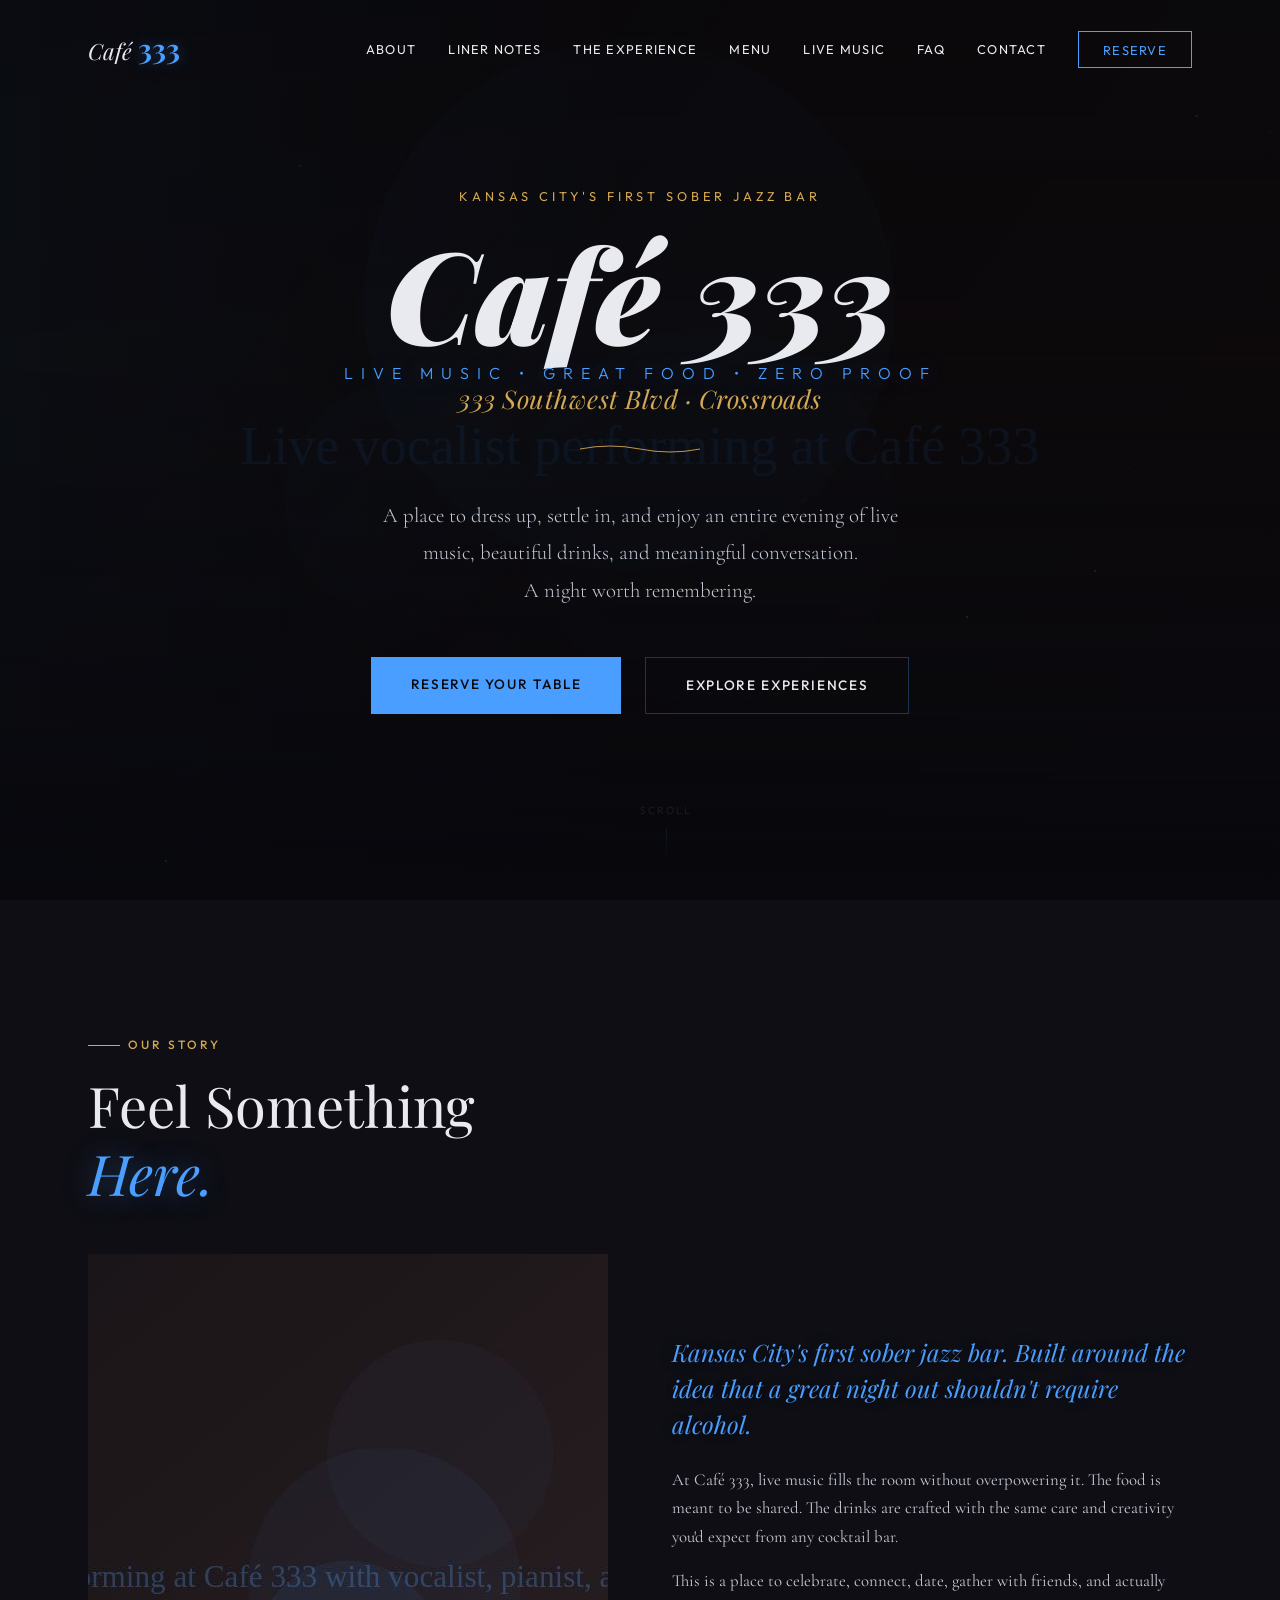
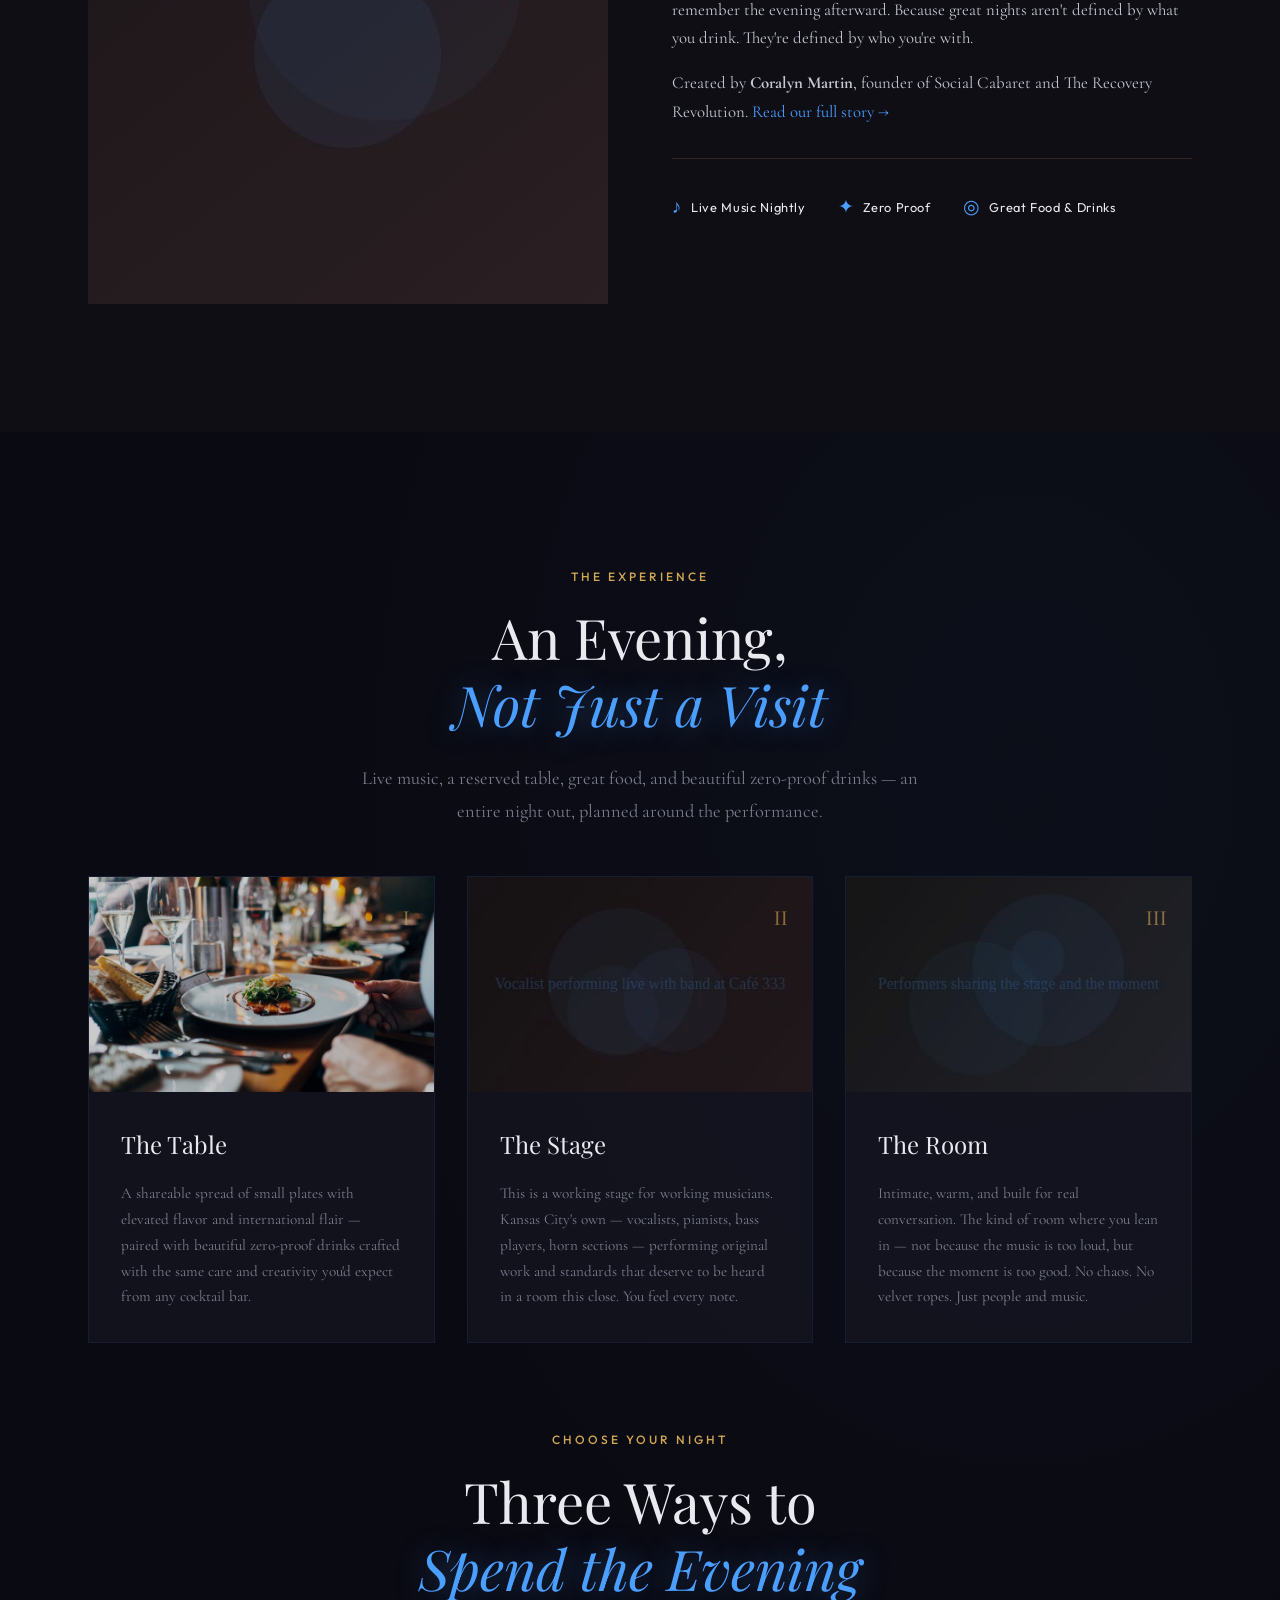
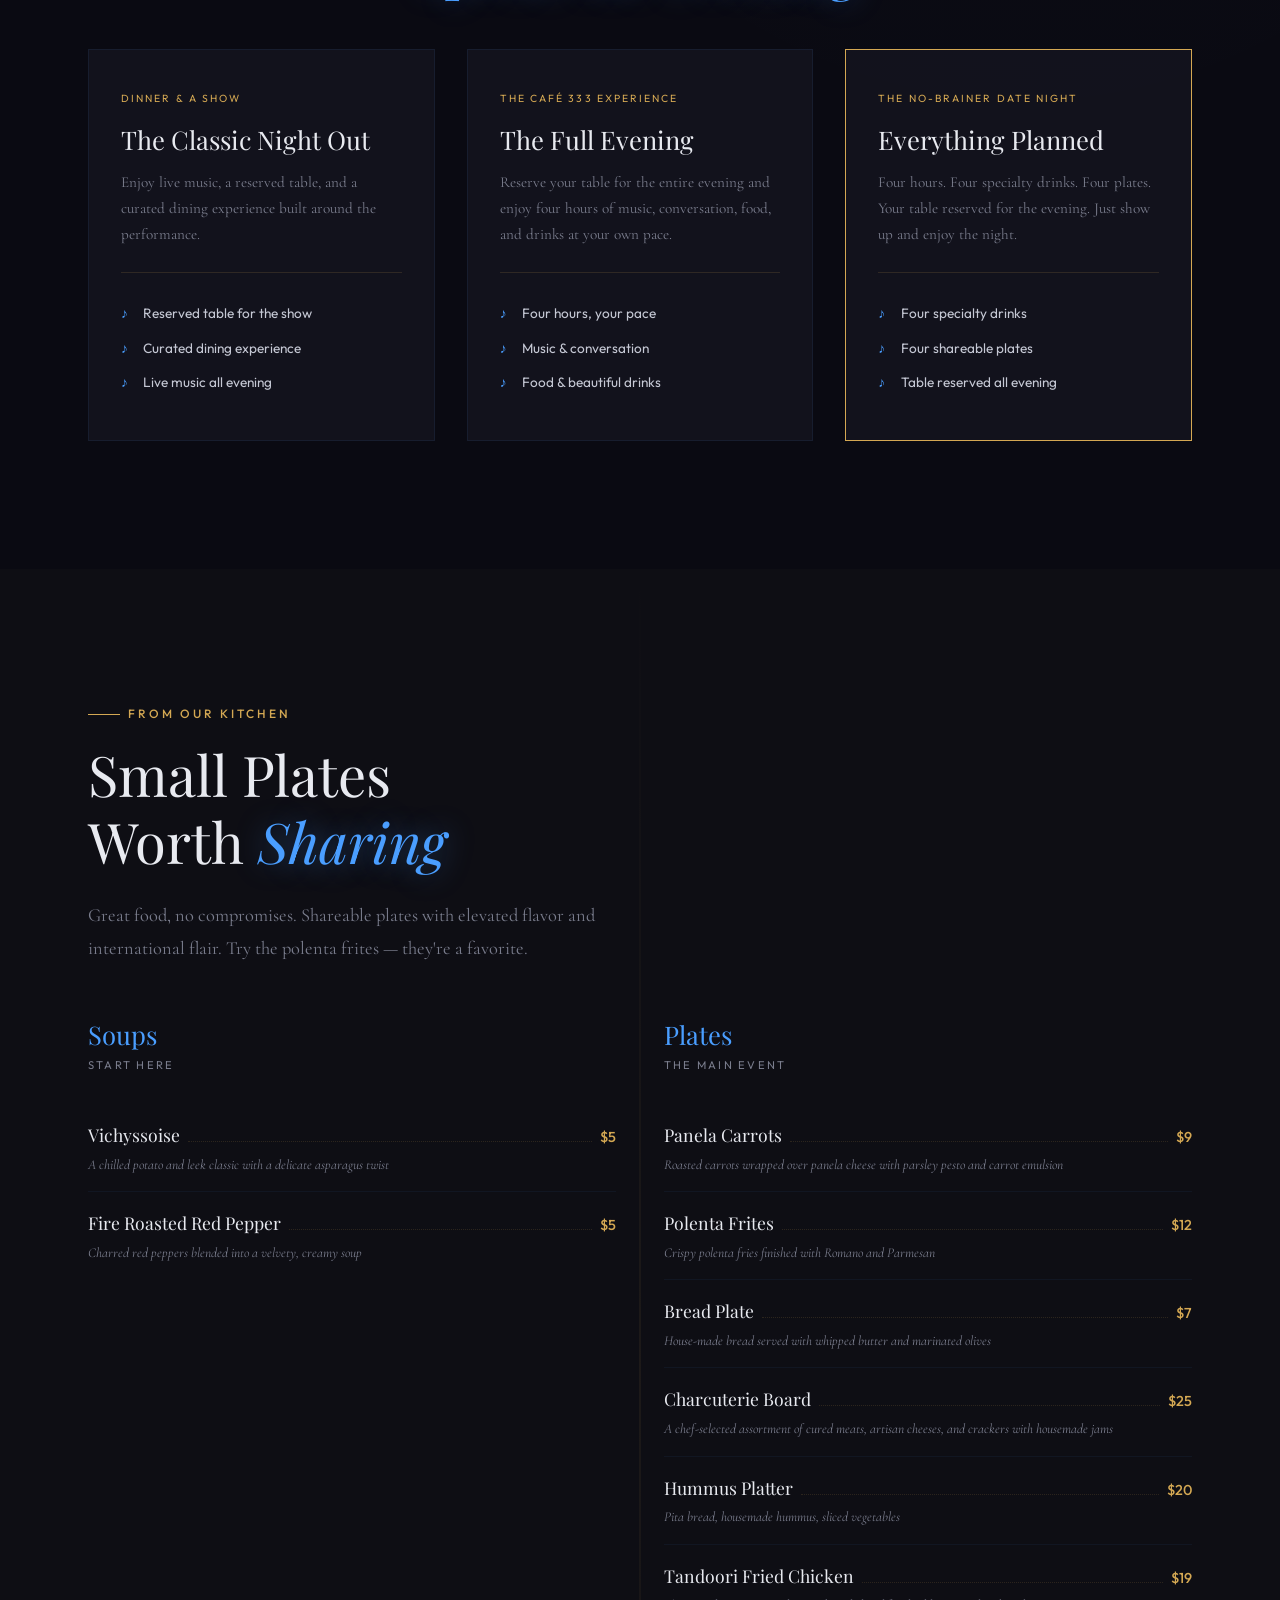
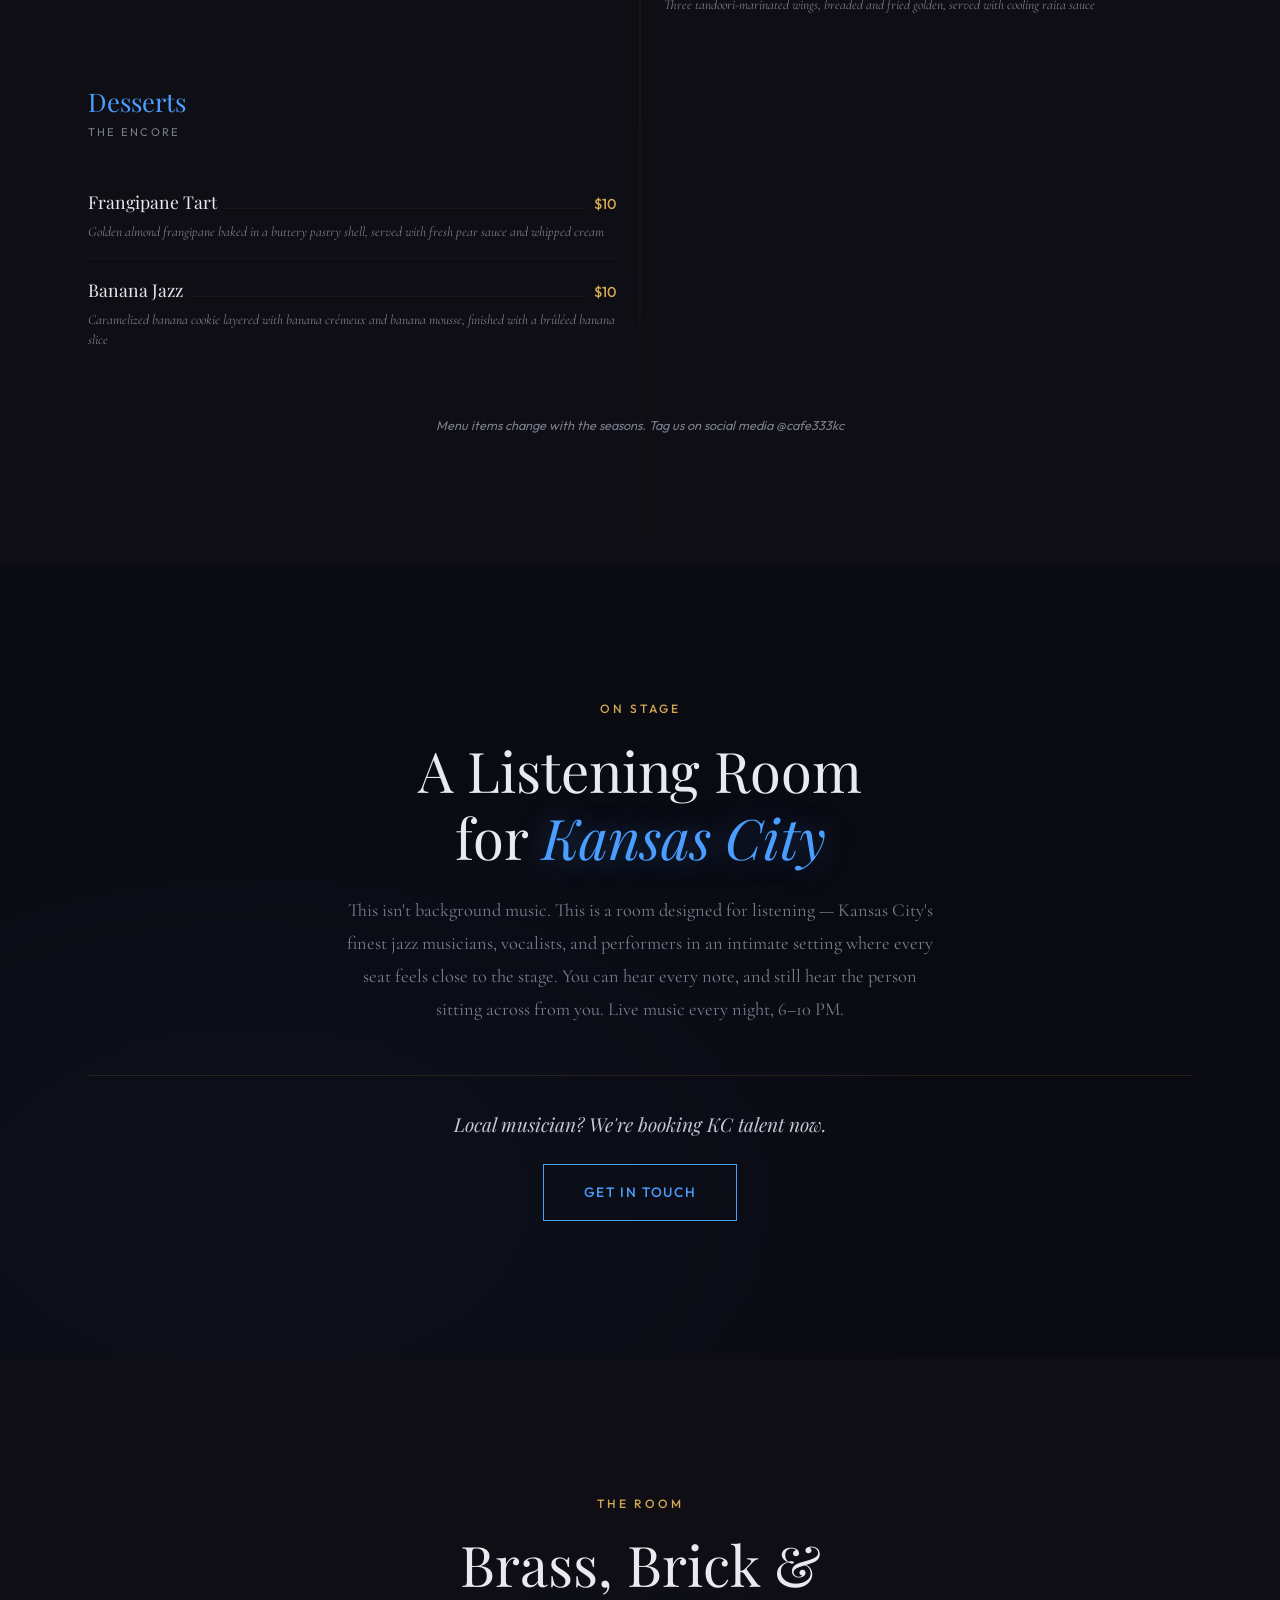
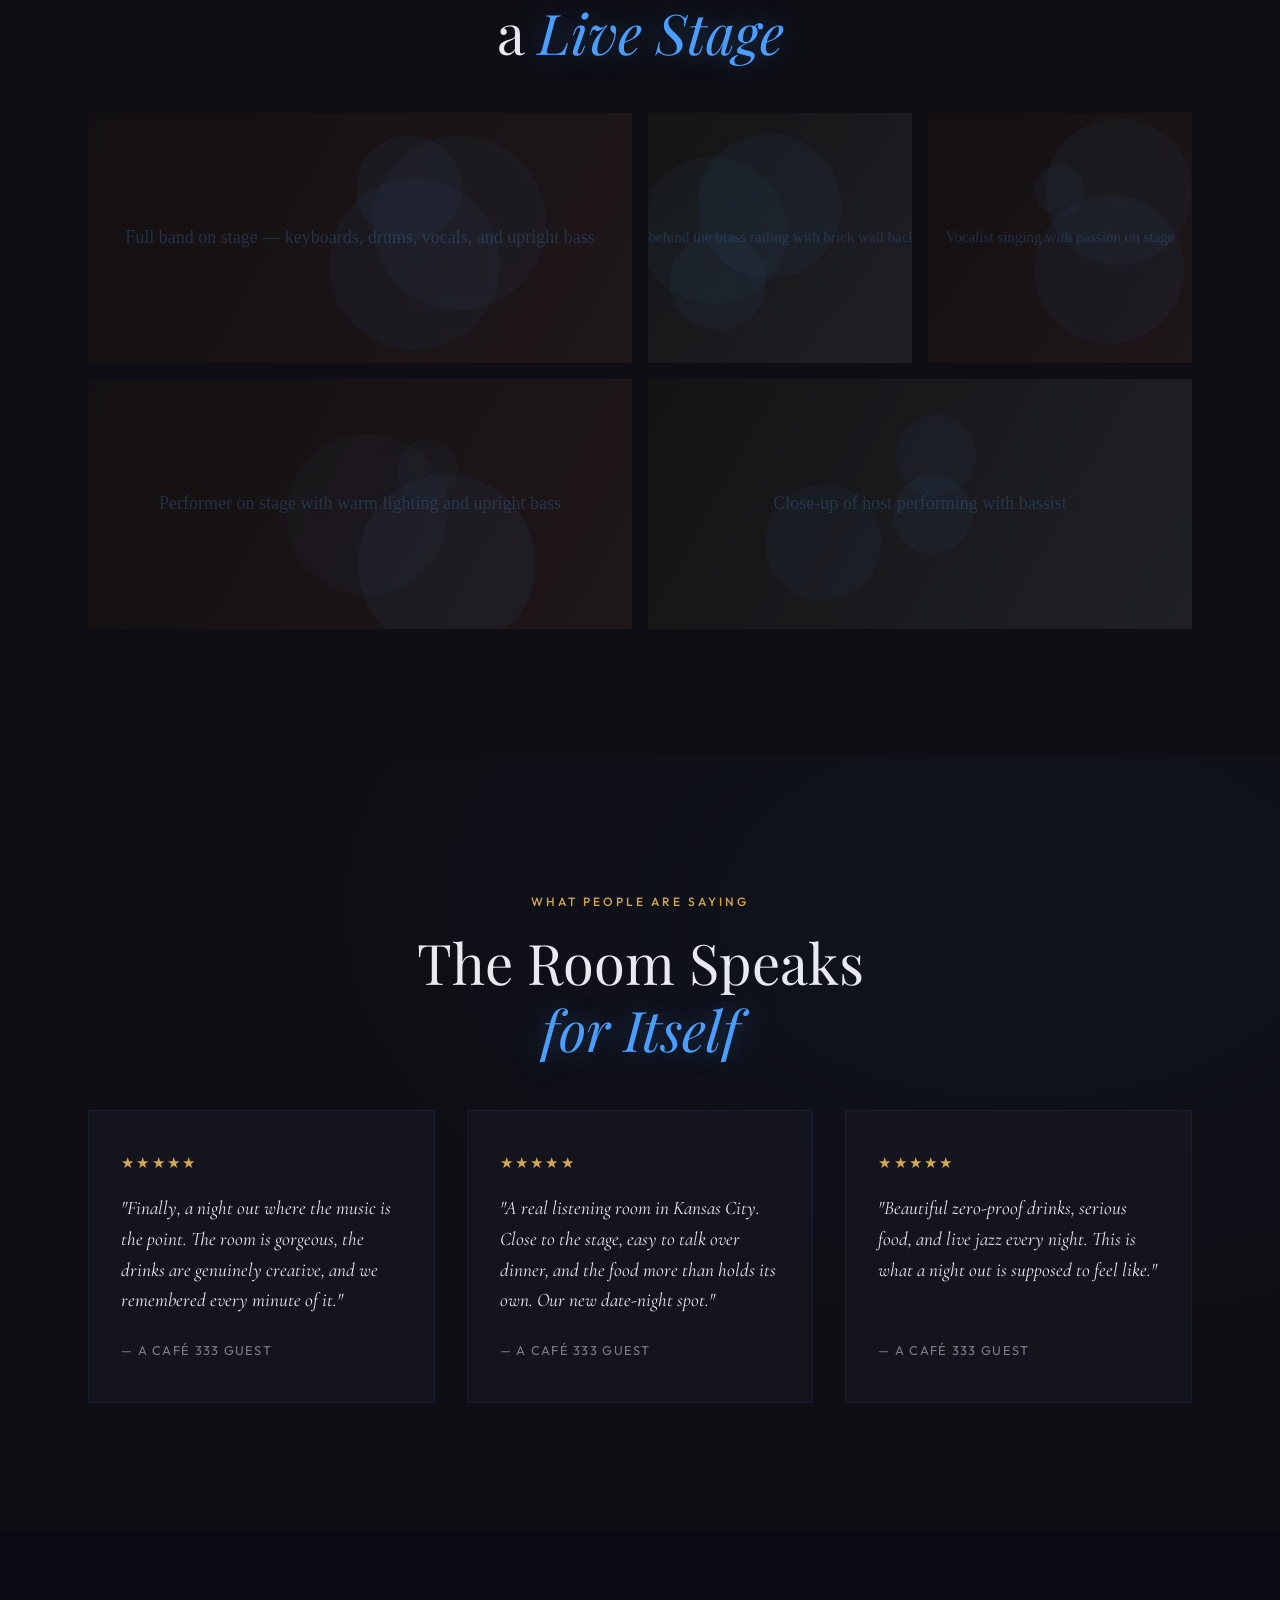
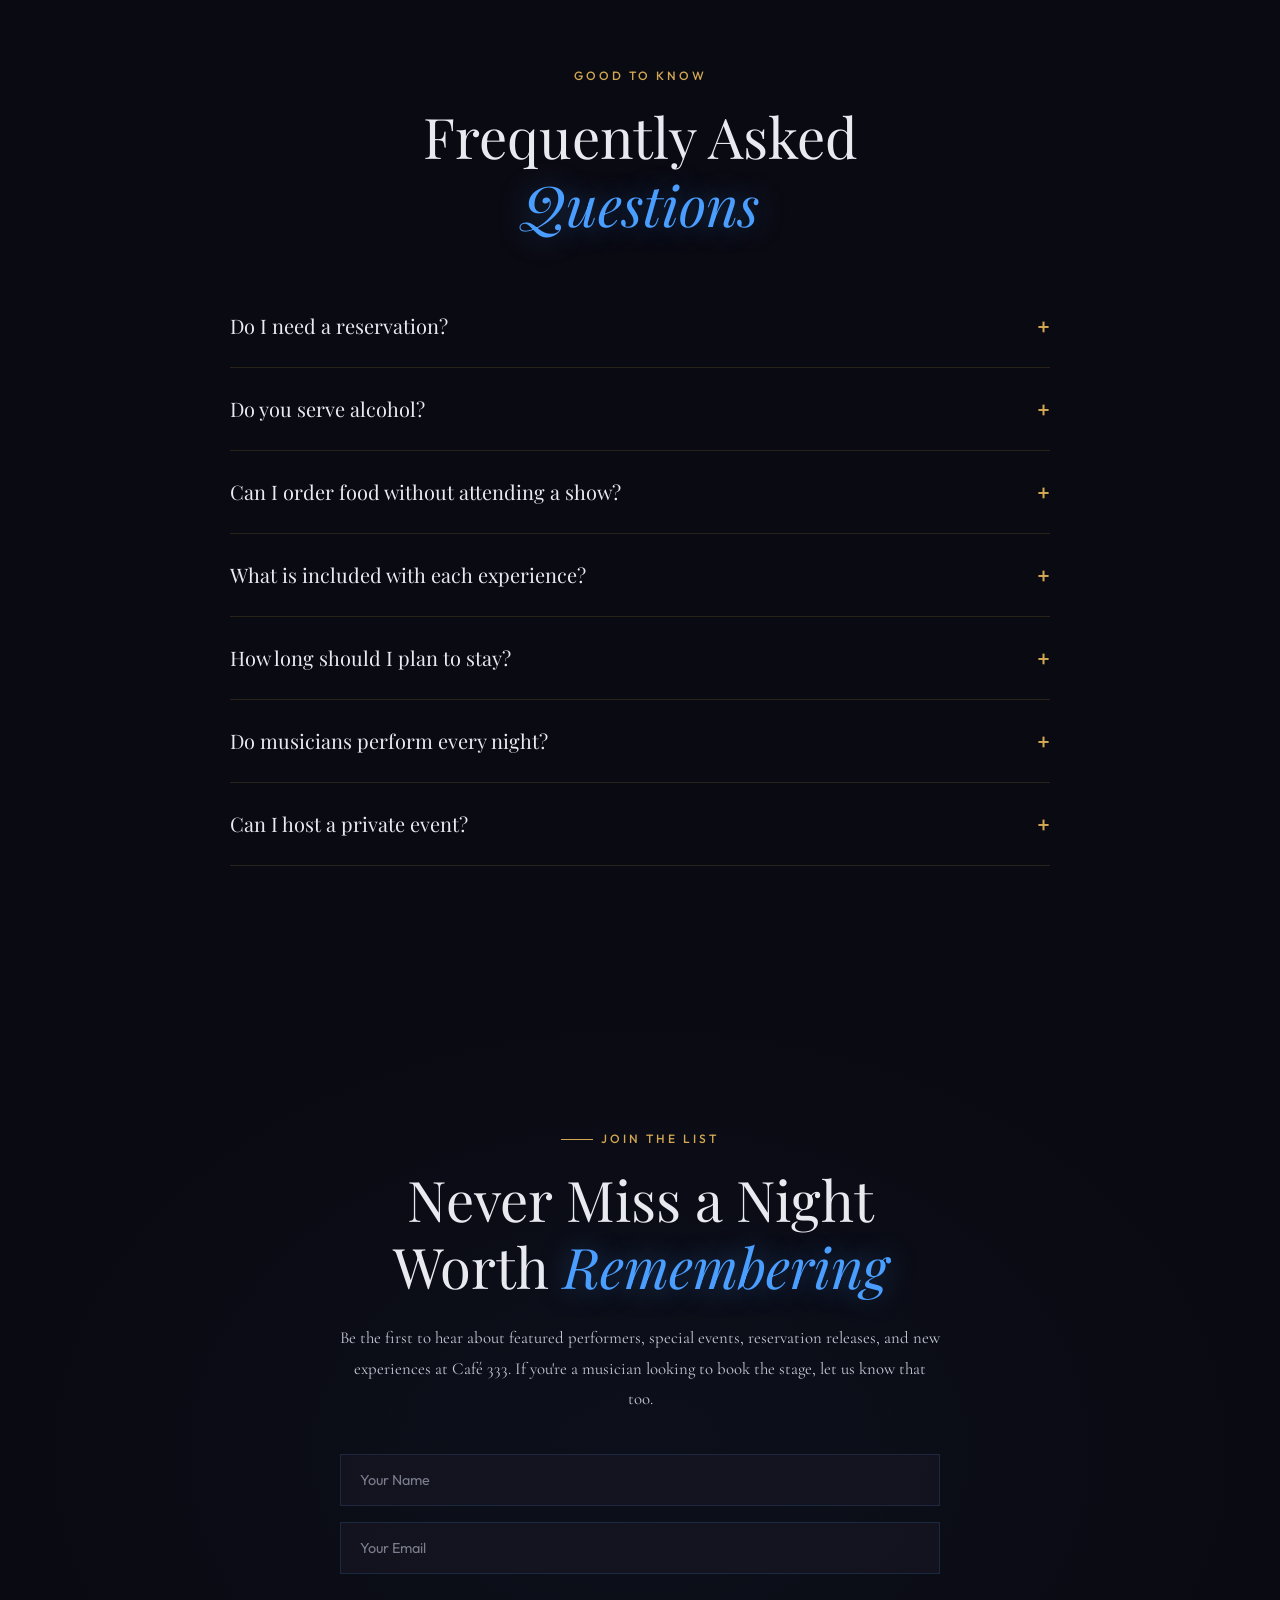
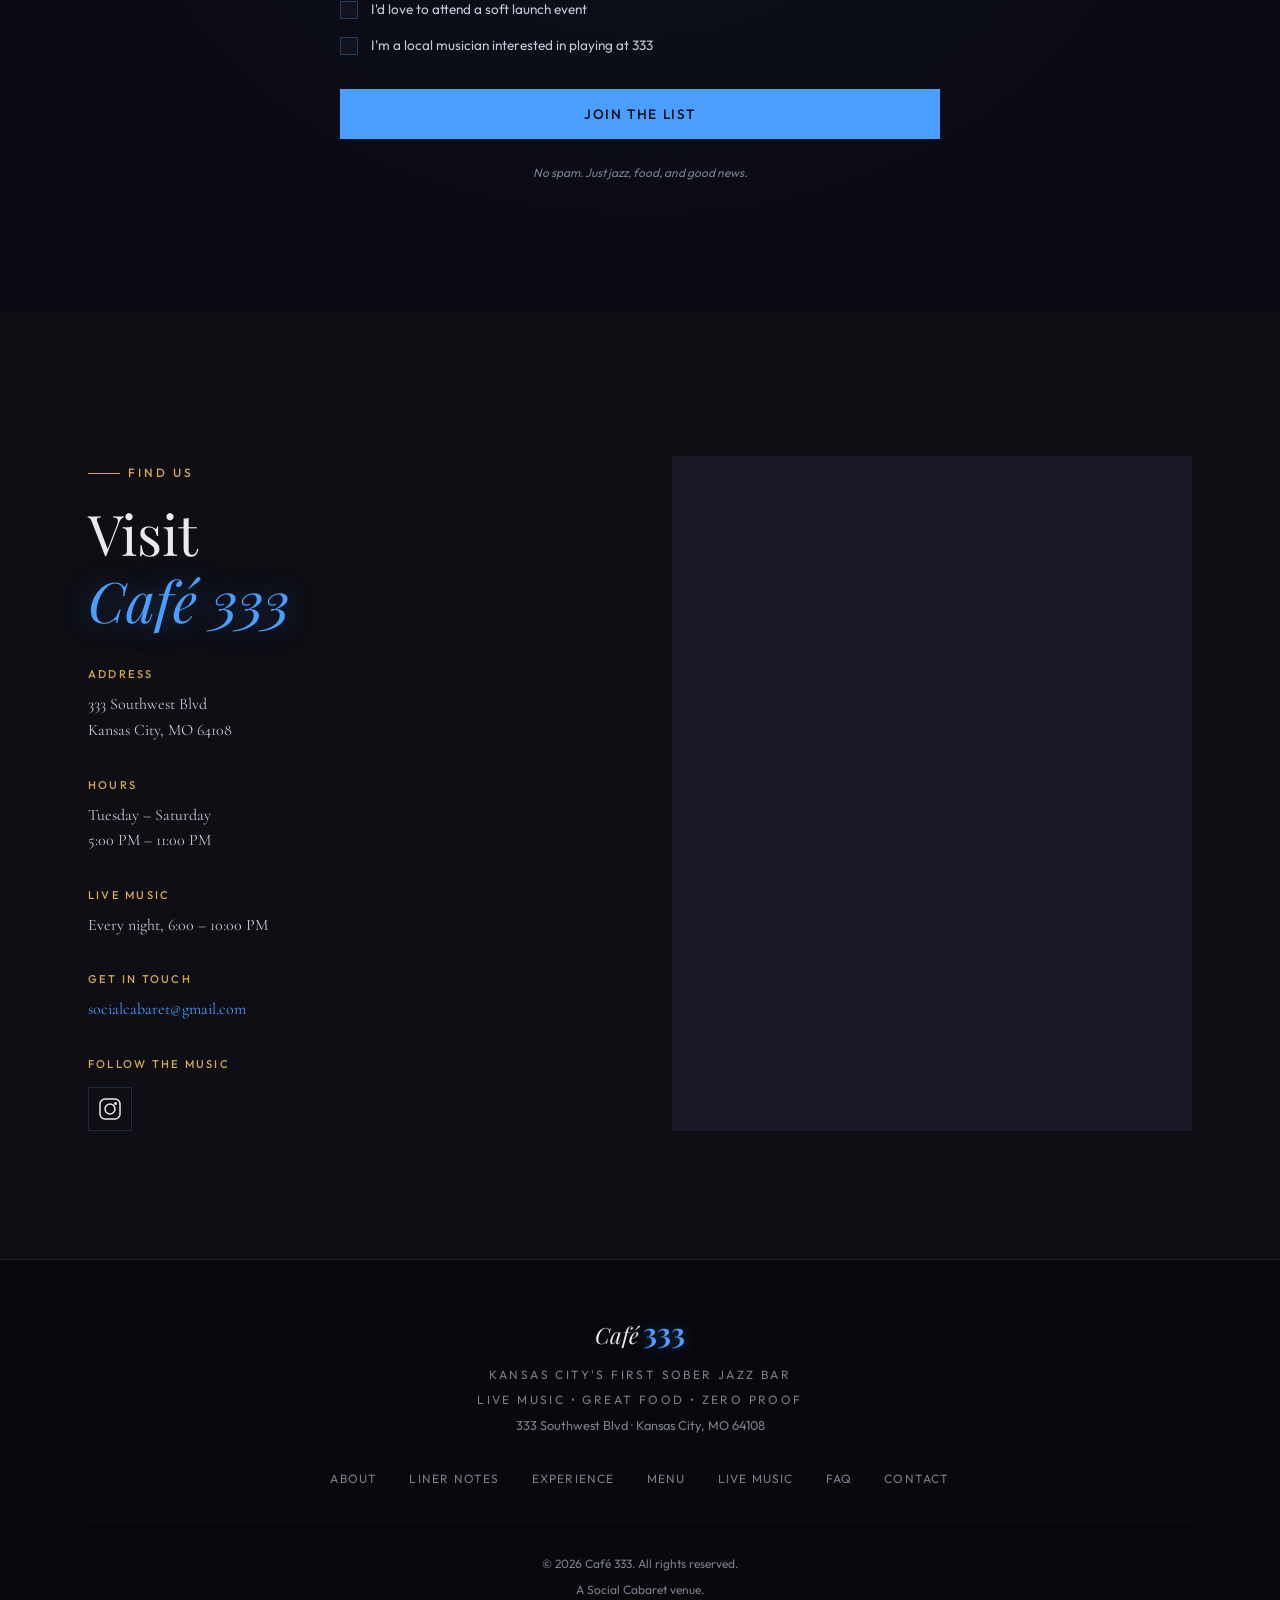
==== index.html @ a24f6d52 "Reposition as KC's first sober jazz bar: new hero/story/experience tiers, Listening Room copy, socia" ====
<!DOCTYPE html>
<html lang="en">
<head>
  <meta charset="UTF-8">
  <meta name="viewport" content="width=device-width, initial-scale=1.0">
  <title>Café 333 — Kansas City's First Sober Jazz Bar | Live Music & Zero Proof</title>
  <meta name="description" content="Café 333 is Kansas City's first sober jazz bar — live music, great food, and beautiful zero-proof drinks at 333 Southwest Blvd. A listening room and date-night destination. A night worth remembering.">
  <link rel="canonical" href="https://cafe333kc.com/">
  <!-- Open Graph -->
  <meta property="og:type" content="website">
  <meta property="og:url" content="https://cafe333kc.com/">
  <meta property="og:title" content="Café 333 — Kansas City's First Sober Jazz Bar">
  <meta property="og:description" content="Kansas City's first sober jazz bar. Live music, great food, zero proof. A listening room and date-night destination — a night worth remembering.">
  <meta property="og:image" content="https://cafe333kc.com/images/actual/f5ae5376-d12f-4265-aebb-5ec159798b37.jpeg">
  <meta property="og:site_name" content="Café 333">
  <!-- Twitter Card -->
  <meta name="twitter:card" content="summary_large_image">
  <meta name="twitter:title" content="Café 333 — Kansas City's First Sober Jazz Bar">
  <meta name="twitter:description" content="Kansas City's first sober jazz bar. Live music, great food, zero proof. A listening room and date-night destination — a night worth remembering.">
  <meta name="twitter:image" content="https://cafe333kc.com/images/actual/f5ae5376-d12f-4265-aebb-5ec159798b37.jpeg">
  <!-- Favicon -->
  <link rel="icon" type="image/png" href="images/actual/4d2454bb-7340-412b-97f8-234a180e048b.png">
  <link rel="apple-touch-icon" href="images/actual/4d2454bb-7340-412b-97f8-234a180e048b.png">
  <link rel="preconnect" href="https://fonts.googleapis.com">
  <link rel="preconnect" href="https://fonts.gstatic.com" crossorigin>
  <link href="https://fonts.googleapis.com/css2?family=Playfair+Display:ital,wght@0,400;0,700;0,900;1,400;1,700&family=Cormorant+Garamond:ital,wght@0,300;0,400;0,600;1,300;1,400&family=Outfit:wght@300;400;500;600&display=swap" rel="stylesheet">
  <link rel="stylesheet" href="css/style.css?v=3">
  <script type="application/ld+json">
  {
    "@context": "https://schema.org",
    "@type": "Restaurant",
    "name": "Café 333",
    "description": "Kansas City's first sober jazz bar — live music, great food, and beautiful zero-proof drinks in the Crossroads. A listening room and date-night destination.",
    "url": "https://cafe333kc.com",
    "image": "https://cafe333kc.com/images/actual/f5ae5376-d12f-4265-aebb-5ec159798b37.jpeg",
    "address": {
      "@type": "PostalAddress",
      "streetAddress": "333 Southwest Blvd",
      "addressLocality": "Kansas City",
      "addressRegion": "MO",
      "postalCode": "64108",
      "addressCountry": "US"
    },
    "geo": {
      "@type": "GeoCoordinates",
      "latitude": 39.0836,
      "longitude": -94.5917
    },
    "servesCuisine": ["Small Plates", "International"],
    "priceRange": "$$",
    "openingHoursSpecification": [
      {
        "@type": "OpeningHoursSpecification",
        "dayOfWeek": ["Tuesday", "Wednesday", "Thursday", "Friday", "Saturday"],
        "opens": "17:00",
        "closes": "23:00"
      }
    ],
    "email": "socialcabaret@gmail.com",
    "sameAs": [],
    "hasMenu": "https://cafe333kc.com/#menu",
    "acceptsReservations": "true",
    "keywords": "sober jazz bar, listening room, live music, zero proof, Kansas City, Crossroads, date night, small plates, night out"
  }
  </script>
</head>
<body>

  <!-- ═══════════════════════════════════════════ -->
  <!-- NAVIGATION                                  -->
  <!-- ═══════════════════════════════════════════ -->
  <nav id="navbar" class="navbar">
    <div class="nav-container">
      <a href="#hero" class="nav-logo">
        <span class="logo-text">Café</span>
        <span class="logo-number">333</span>
      </a>
      <button class="nav-toggle" aria-label="Toggle navigation" aria-expanded="false">
        <span class="hamburger"></span>
      </button>
      <ul class="nav-links">
        <li><a href="about.html">About</a></li>
        <li><a href="liner-notes.html">Liner Notes</a></li>
        <li><a href="#experience">The Experience</a></li>
        <li><a href="#menu">Menu</a></li>
        <li><a href="#performances">Live Music</a></li>
        <li><a href="#faq">FAQ</a></li>
        <li><a href="#contact">Contact</a></li>
        <li><a href="#signup" class="nav-cta">Reserve</a></li>
      </ul>
    </div>
  </nav>

  <!-- ═══════════════════════════════════════════ -->
  <!-- HERO                                        -->
  <!-- ═══════════════════════════════════════════ -->
  <section id="hero" class="hero">
    <div class="hero-bg">
      <img src="images/actual/f5ae5376-d12f-4265-aebb-5ec159798b37.jpeg" alt="Live vocalist performing at Café 333">
    </div>
    <div class="hero-overlay"></div>
    <div class="hero-particles" id="heroParticles"></div>
    <div class="hero-content">
      <p class="hero-tagline-top">Kansas City's First Sober Jazz Bar</p>
      <h1 class="hero-title">
        <span class="title-line title-line-1">Café 333</span>
        <span class="title-line title-line-2">Live Music • Great Food • Zero Proof</span>
        <span class="title-line title-line-3">333 Southwest Blvd · Crossroads</span>
      </h1>
      <div class="hero-divider">
        <svg viewBox="0 0 200 20" class="divider-svg">
          <path d="M0,10 Q50,0 100,10 Q150,20 200,10" stroke="currentColor" fill="none" stroke-width="1.5"/>
        </svg>
      </div>
      <p class="hero-tagline">A place to dress up, settle in, and enjoy an entire evening of live music, beautiful drinks, and meaningful conversation.<br>A night worth remembering.</p>
      <div class="hero-actions">
        <a href="#signup" class="btn btn-primary">Reserve Your Table</a>
        <a href="#experience" class="btn btn-ghost">Explore Experiences</a>
      </div>
    </div>
    <div class="hero-scroll">
      <span>Scroll</span>
      <div class="scroll-line"></div>
    </div>
  </section>

  <!-- ═══════════════════════════════════════════ -->
  <!-- ABOUT                                       -->
  <!-- ═══════════════════════════════════════════ -->
  <section id="about" class="section about">
    <div class="container">
      <div class="section-header">
        <span class="section-label">Our Story</span>
        <h2 class="section-title">Feel Something<br><em>Here.</em></h2>
      </div>
      <div class="about-grid">
        <div class="about-image">
          <div class="image-frame">
            <img src="images/actual/76d70c7b-ef9a-457c-8197-65bee2fdc81d.jpeg" alt="Live band performing at Café 333 with vocalist, pianist, and upright bass" loading="lazy">
            <div class="image-accent"></div>
          </div>
        </div>
        <div class="about-text">
          <p class="lead">Kansas City's first sober jazz bar. Built around the idea that a great night out shouldn't require alcohol.</p>
          <p>At Café 333, live music fills the room without overpowering it. The food is meant to be shared. The drinks are crafted with the same care and creativity you'd expect from any cocktail bar.</p>
          <p>This is a place to celebrate, connect, date, gather with friends, and actually remember the evening afterward. Because great nights aren't defined by what you drink. They're defined by who you're with.</p>
          <p>Created by <strong>Coralyn Martin</strong>, founder of Social Cabaret and The Recovery Revolution. <a href="about.html">Read our full story &rarr;</a></p>
          <div class="about-values">
            <div class="value">
              <span class="value-icon">♪</span>
              <span class="value-text">Live Music Nightly</span>
            </div>
            <div class="value">
              <span class="value-icon">✦</span>
              <span class="value-text">Zero Proof</span>
            </div>
            <div class="value">
              <span class="value-icon">◎</span>
              <span class="value-text">Great Food & Drinks</span>
            </div>
          </div>
        </div>
      </div>
    </div>
  </section>

  <!-- ═══════════════════════════════════════════ -->
  <!-- THE EXPERIENCE                              -->
  <!-- ═══════════════════════════════════════════ -->
  <section id="experience" class="section experience">
    <div class="container">
      <div class="section-header section-header--center">
        <span class="section-label">The Experience</span>
        <h2 class="section-title">An Evening,<br><em>Not Just a Visit</em></h2>
        <p class="section-subtitle">Live music, a reserved table, great food, and beautiful zero-proof drinks — an entire night out, planned around the performance.</p>
      </div>
      <div class="experience-cards">
        <article class="exp-card">
          <div class="exp-card-number">I</div>
          <div class="exp-card-image">
            <img src="images/exp-dining.jpg" alt="Elegantly plated dish under warm lighting" loading="lazy">
          </div>
          <div class="exp-card-content">
            <h3>The Table</h3>
            <p>A shareable spread of small plates with elevated flavor and international flair — paired with beautiful zero-proof drinks crafted with the same care and creativity you'd expect from any cocktail bar.</p>
          </div>
        </article>
        <article class="exp-card">
          <div class="exp-card-number">II</div>
          <div class="exp-card-image">
            <img src="images/actual/b77afe68-b057-4bde-9ae7-a350d7032ca5.jpeg" alt="Vocalist performing live with band at Café 333" loading="lazy">
          </div>
          <div class="exp-card-content">
            <h3>The Stage</h3>
            <p>This is a working stage for working musicians. Kansas City's own — vocalists, pianists, bass players, horn sections — performing original work and standards that deserve to be heard in a room this close. You feel every note.</p>
          </div>
        </article>
        <article class="exp-card">
          <div class="exp-card-number">III</div>
          <div class="exp-card-image">
            <img src="images/actual/3c520066-0f5c-4fd2-9775-dfd8dba24613.jpeg" alt="Performers sharing the stage and the moment" loading="lazy">
          </div>
          <div class="exp-card-content">
            <h3>The Room</h3>
            <p>Intimate, warm, and built for real conversation. The kind of room where you lean in — not because the music is too loud, but because the moment is too good. No chaos. No velvet ropes. Just people and music.</p>
          </div>
        </article>
      </div>

      <div class="section-header section-header--center" style="margin-top: 5rem;">
        <span class="section-label">Choose Your Night</span>
        <h2 class="section-title">Three Ways to<br><em>Spend the Evening</em></h2>
      </div>
      <div class="experience-tiers">
        <article class="tier-card">
          <span class="tier-label">Dinner &amp; A Show</span>
          <h3 class="tier-name">The Classic Night Out</h3>
          <p class="tier-detail">Enjoy live music, a reserved table, and a curated dining experience built around the performance.</p>
          <ul class="tier-highlights">
            <li>Reserved table for the show</li>
            <li>Curated dining experience</li>
            <li>Live music all evening</li>
          </ul>
        </article>
        <article class="tier-card">
          <span class="tier-label">The Café 333 Experience</span>
          <h3 class="tier-name">The Full Evening</h3>
          <p class="tier-detail">Reserve your table for the entire evening and enjoy four hours of music, conversation, food, and drinks at your own pace.</p>
          <ul class="tier-highlights">
            <li>Four hours, your pace</li>
            <li>Music &amp; conversation</li>
            <li>Food &amp; beautiful drinks</li>
          </ul>
        </article>
        <article class="tier-card tier-card--featured">
          <span class="tier-label">The No-Brainer Date Night</span>
          <h3 class="tier-name">Everything Planned</h3>
          <p class="tier-detail">Four hours. Four specialty drinks. Four plates. Your table reserved for the evening. Just show up and enjoy the night.</p>
          <ul class="tier-highlights">
            <li>Four specialty drinks</li>
            <li>Four shareable plates</li>
            <li>Table reserved all evening</li>
          </ul>
        </article>
      </div>
    </div>
  </section>

  <!-- ═══════════════════════════════════════════ -->
  <!-- MENU PREVIEW                                -->
  <!-- ═══════════════════════════════════════════ -->
  <section id="menu" class="section menu">
    <div class="container">
      <div class="section-header">
        <span class="section-label">From Our Kitchen</span>
        <h2 class="section-title">Small Plates<br>Worth <em>Sharing</em></h2>
        <p class="section-subtitle">Great food, no compromises. Shareable plates with elevated flavor and international flair. Try the polenta frites — they're a favorite.</p>
      </div>
      <div class="menu-grid">
        <div class="menu-category">
          <h3 class="menu-cat-title">Soups <span class="menu-cat-subtitle">Start Here</span></h3>
          <div class="menu-items">
            <div class="menu-item">
              <div class="menu-item-header">
                <span class="menu-item-name">Vichyssoise</span>
                <span class="menu-item-dots"></span>
                <span class="menu-item-price">$5</span>
              </div>
              <p class="menu-item-desc">A chilled potato and leek classic with a delicate asparagus twist</p>
            </div>
            <div class="menu-item">
              <div class="menu-item-header">
                <span class="menu-item-name">Fire Roasted Red Pepper</span>
                <span class="menu-item-dots"></span>
                <span class="menu-item-price">$5</span>
              </div>
              <p class="menu-item-desc">Charred red peppers blended into a velvety, creamy soup</p>
            </div>
          </div>
        </div>
        <div class="menu-category">
          <h3 class="menu-cat-title">Plates <span class="menu-cat-subtitle">The Main Event</span></h3>
          <div class="menu-items">
            <div class="menu-item">
              <div class="menu-item-header">
                <span class="menu-item-name">Panela Carrots</span>
                <span class="menu-item-dots"></span>
                <span class="menu-item-price">$9</span>
              </div>
              <p class="menu-item-desc">Roasted carrots wrapped over panela cheese with parsley pesto and carrot emulsion</p>
            </div>
            <div class="menu-item">
              <div class="menu-item-header">
                <span class="menu-item-name">Polenta Frites</span>
                <span class="menu-item-dots"></span>
                <span class="menu-item-price">$12</span>
              </div>
              <p class="menu-item-desc">Crispy polenta fries finished with Romano and Parmesan</p>
            </div>
            <div class="menu-item">
              <div class="menu-item-header">
                <span class="menu-item-name">Bread Plate</span>
                <span class="menu-item-dots"></span>
                <span class="menu-item-price">$7</span>
              </div>
              <p class="menu-item-desc">House-made bread served with whipped butter and marinated olives</p>
            </div>
            <div class="menu-item">
              <div class="menu-item-header">
                <span class="menu-item-name">Charcuterie Board</span>
                <span class="menu-item-dots"></span>
                <span class="menu-item-price">$25</span>
              </div>
              <p class="menu-item-desc">A chef-selected assortment of cured meats, artisan cheeses, and crackers with housemade jams</p>
            </div>
            <div class="menu-item">
              <div class="menu-item-header">
                <span class="menu-item-name">Hummus Platter</span>
                <span class="menu-item-dots"></span>
                <span class="menu-item-price">$20</span>
              </div>
              <p class="menu-item-desc">Pita bread, housemade hummus, sliced vegetables</p>
            </div>
            <div class="menu-item">
              <div class="menu-item-header">
                <span class="menu-item-name">Tandoori Fried Chicken</span>
                <span class="menu-item-dots"></span>
                <span class="menu-item-price">$19</span>
              </div>
              <p class="menu-item-desc">Three tandoori-marinated wings, breaded and fried golden, served with cooling raita sauce</p>
            </div>
          </div>
        </div>
        <div class="menu-category">
          <h3 class="menu-cat-title">Desserts <span class="menu-cat-subtitle">The Encore</span></h3>
          <div class="menu-items">
            <div class="menu-item">
              <div class="menu-item-header">
                <span class="menu-item-name">Frangipane Tart</span>
                <span class="menu-item-dots"></span>
                <span class="menu-item-price">$10</span>
              </div>
              <p class="menu-item-desc">Golden almond frangipane baked in a buttery pastry shell, served with fresh pear sauce and whipped cream</p>
            </div>
            <div class="menu-item">
              <div class="menu-item-header">
                <span class="menu-item-name">Banana Jazz</span>
                <span class="menu-item-dots"></span>
                <span class="menu-item-price">$10</span>
              </div>
              <p class="menu-item-desc">Caramelized banana cookie layered with banana crémeux and banana mousse, finished with a brûléed banana slice</p>
            </div>
          </div>
        </div>
      </div>
      <p class="menu-note">Menu items change with the seasons. Tag us on social media @cafe333kc</p>
    </div>
  </section>

  <!-- ═══════════════════════════════════════════ -->
  <!-- LIVE MUSIC                                  -->
  <!-- ═══════════════════════════════════════════ -->
  <section id="performances" class="section performances">
    <div class="container">
      <div class="section-header section-header--center">
        <span class="section-label">On Stage</span>
        <h2 class="section-title">A Listening Room<br>for <em>Kansas City</em></h2>
        <p class="section-subtitle">This isn't background music. This is a room designed for listening — Kansas City's finest jazz musicians, vocalists, and performers in an intimate setting where every seat feels close to the stage. You can hear every note, and still hear the person sitting across from you. Live music every night, 6–10 PM.</p>
      </div>
      <div class="perf-cta">
        <p>Local musician? We're booking KC talent now.</p>
        <a href="#contact" class="btn btn-outline">Get in Touch</a>
      </div>
    </div>
  </section>

  <!-- ═══════════════════════════════════════════ -->
  <!-- GALLERY                                     -->
  <!-- ═══════════════════════════════════════════ -->
  <section id="gallery" class="section gallery">
    <div class="container">
      <div class="section-header section-header--center">
        <span class="section-label">The Room</span>
        <h2 class="section-title">Brass, Brick &<br>a <em>Live Stage</em></h2>
      </div>
      <div class="gallery-grid">
        <div class="gallery-item gallery-item--wide">
          <img src="images/actual/81024256-d584-4864-bda8-40266cbf7271.jpeg" alt="Full band on stage — keyboards, drums, vocals, and upright bass" loading="lazy">
          <div class="gallery-caption">The Band</div>
        </div>
        <div class="gallery-item">
          <img src="images/actual/1564b6cd-594a-4cfd-b918-0b68154ae880.jpeg" alt="Host behind the brass railing with brick wall backdrop" loading="lazy">
          <div class="gallery-caption">The Host</div>
        </div>
        <div class="gallery-item">
          <img src="images/actual/bc630265-657e-4a5e-b02d-e84b4d54d41a.jpeg" alt="Vocalist singing with passion on stage" loading="lazy">
          <div class="gallery-caption">The Vocalist</div>
        </div>
        <div class="gallery-item gallery-item--wide">
          <img src="images/actual/997ab81d-d2f4-4809-a57f-8103d9a2d052.jpeg" alt="Performer on stage with warm lighting and upright bass" loading="lazy">
          <div class="gallery-caption">The Stage</div>
        </div>
        <div class="gallery-item gallery-item--wide">
          <img src="images/actual/f7b4c567-51e1-4e2b-855f-f8529584d9f8.jpeg" alt="Close-up of host performing with bassist" loading="lazy">
          <div class="gallery-caption">The Vibe</div>
        </div>
      </div>
    </div>
  </section>

  <!-- ═══════════════════════════════════════════ -->
  <!-- SOCIAL PROOF                                -->
  <!-- ═══════════════════════════════════════════ -->
  <!-- NOTE: Replace the quotes/authors below with real Google reviews,
       media mentions, or a Kansas City Star pull-quote when available. -->
  <section id="reviews" class="section social-proof">
    <div class="container">
      <div class="section-header section-header--center">
        <span class="section-label">What People Are Saying</span>
        <h2 class="section-title">The Room Speaks<br><em>for Itself</em></h2>
      </div>
      <div class="testimonial-grid">
        <article class="testimonial">
          <div class="testimonial-stars">★★★★★</div>
          <p class="testimonial-quote">"Finally, a night out where the music is the point. The room is gorgeous, the drinks are genuinely creative, and we remembered every minute of it."</p>
          <p class="testimonial-author">— A Café 333 Guest</p>
        </article>
        <article class="testimonial">
          <div class="testimonial-stars">★★★★★</div>
          <p class="testimonial-quote">"A real listening room in Kansas City. Close to the stage, easy to talk over dinner, and the food more than holds its own. Our new date-night spot."</p>
          <p class="testimonial-author">— A Café 333 Guest</p>
        </article>
        <article class="testimonial">
          <div class="testimonial-stars">★★★★★</div>
          <p class="testimonial-quote">"Beautiful zero-proof drinks, serious food, and live jazz every night. This is what a night out is supposed to feel like."</p>
          <p class="testimonial-author">— A Café 333 Guest</p>
        </article>
      </div>
    </div>
  </section>

  <!-- ═══════════════════════════════════════════ -->
  <!-- FAQ                                         -->
  <!-- ═══════════════════════════════════════════ -->
  <section id="faq" class="section faq">
    <div class="container">
      <div class="section-header section-header--center">
        <span class="section-label">Good to Know</span>
        <h2 class="section-title">Frequently Asked<br><em>Questions</em></h2>
      </div>
      <div class="faq-list">
        <details class="faq-item">
          <summary>Do I need a reservation?</summary>
          <p class="faq-answer">Reservations are strongly recommended. The room is intimate and seats close to the stage go quickly, especially on weekends. Reserve your table to guarantee your spot for the evening.</p>
        </details>
        <details class="faq-item">
          <summary>Do you serve alcohol?</summary>
          <p class="faq-answer">No. Café 333 is Kansas City's first sober jazz bar. Every drink is zero proof — crafted with the same care and creativity you'd expect from any cocktail bar, just without the alcohol.</p>
        </details>
        <details class="faq-item">
          <summary>Can I order food without attending a show?</summary>
          <p class="faq-answer">Yes. You're welcome to come in for dinner and drinks during our hours. That said, there's live music every night from 6–10 PM, so the show usually finds you.</p>
        </details>
        <details class="faq-item">
          <summary>What is included with each experience?</summary>
          <p class="faq-answer">It depends on the night you choose. Dinner &amp; A Show includes a reserved table and curated dining around the performance. The Café 333 Experience reserves your table for the full four-hour evening. The No-Brainer Date Night bundles four hours, four specialty drinks, and four plates — everything planned.</p>
        </details>
        <details class="faq-item">
          <summary>How long should I plan to stay?</summary>
          <p class="faq-answer">Plan for the evening. Our experiences are built around roughly four hours of music, food, drinks, and conversation — enjoyed at your own pace. This is a destination, not a quick stop.</p>
        </details>
        <details class="faq-item">
          <summary>Do musicians perform every night?</summary>
          <p class="faq-answer">Yes. Live music plays every night we're open, from 6–10 PM, featuring Kansas City's finest jazz musicians, vocalists, and performers.</p>
        </details>
        <details class="faq-item">
          <summary>Can I host a private event?</summary>
          <p class="faq-answer">Absolutely. Café 333 is a beautiful setting for celebrations, gatherings, and private events. <a href="#contact">Get in touch</a> and we'll help you plan the night.</p>
        </details>
      </div>
    </div>
  </section>

  <!-- ═══════════════════════════════════════════ -->
  <!-- EMAIL SIGNUP / SOFT LAUNCH                  -->
  <!-- ═══════════════════════════════════════════ -->
  <section id="signup" class="section signup">
    <div class="signup-bg"></div>
    <div class="container">
      <div class="signup-content">
        <span class="section-label">Join the List</span>
        <h2 class="section-title">Never Miss a Night<br>Worth <em>Remembering</em></h2>
        <p class="signup-text">Be the first to hear about featured performers, special events, reservation releases, and new experiences at Café 333. If you're a musician looking to book the stage, let us know that too.</p>
        <form class="signup-form" id="signupForm">
          <div class="form-group">
            <input type="text" name="name" placeholder="Your Name" required autocomplete="name" class="form-input">
          </div>
          <div class="form-group">
            <input type="email" name="email" placeholder="Your Email" required autocomplete="email" class="form-input">
          </div>
          <div class="form-options">
            <label class="form-checkbox">
              <input type="checkbox" name="softlaunch" value="yes">
              <span class="checkmark"></span>
              <span>I'd love to attend a soft launch event</span>
            </label>
            <label class="form-checkbox">
              <input type="checkbox" name="performer" value="yes">
              <span class="checkmark"></span>
              <span>I'm a local musician interested in playing at 333</span>
            </label>
          </div>
          <button type="submit" class="btn btn-primary btn-submit">
            <span class="btn-text">Join the List</span>
            <span class="btn-success">You're In!</span>
          </button>
        </form>
        <p class="signup-note">No spam. Just jazz, food, and good news.</p>
      </div>
    </div>
  </section>

  <!-- ═══════════════════════════════════════════ -->
  <!-- CONTACT / LOCATION                          -->
  <!-- ═══════════════════════════════════════════ -->
  <section id="contact" class="section contact">
    <div class="container">
      <div class="contact-grid">
        <div class="contact-info">
          <span class="section-label">Find Us</span>
          <h2 class="section-title">Visit<br><em>Café 333</em></h2>
          <div class="contact-details">
            <div class="contact-detail">
              <h4>Address</h4>
              <p>333 Southwest Blvd<br>Kansas City, MO 64108</p>
            </div>
            <div class="contact-detail">
              <h4>Hours</h4>
              <p>Tuesday &ndash; Saturday<br>5:00 PM &ndash; 11:00 PM</p>
            </div>
            <div class="contact-detail">
              <h4>Live Music</h4>
              <p>Every night, 6:00 &ndash; 10:00 PM</p>
            </div>
            <div class="contact-detail">
              <h4>Get in Touch</h4>
              <p>
                <a href="mailto:socialcabaret@gmail.com">socialcabaret@gmail.com</a>
              </p>
            </div>
            <div class="contact-social">
              <h4>Follow the Music</h4>
              <div class="social-links">
                <a href="https://www.instagram.com/cafe333kc/" target="_blank" rel="noopener" class="social-link" aria-label="Instagram">
                  <svg viewBox="0 0 24 24" width="24" height="24"><rect x="2" y="2" width="20" height="20" rx="5" ry="5" fill="none" stroke="currentColor" stroke-width="1.5"/><circle cx="12" cy="12" r="5" fill="none" stroke="currentColor" stroke-width="1.5"/><circle cx="17.5" cy="6.5" r="1.5" fill="currentColor"/></svg>
                </a>
              </div>
            </div>
          </div>
        </div>
        <div class="contact-map">
          <div class="map-container">
            <iframe
              src="https://maps.google.com/maps?q=333%20Southwest%20Blvd%2C%20Kansas%20City%2C%20MO%2064108&t=&z=15&ie=UTF8&iwloc=&output=embed"
              width="100%" height="100%" style="border:0;" allowfullscreen="" loading="lazy"
              referrerpolicy="no-referrer-when-downgrade"
              title="Café 333 location on Google Maps">
            </iframe>
          </div>
        </div>
      </div>
    </div>
  </section>

  <!-- ═══════════════════════════════════════════ -->
  <!-- FOOTER                                      -->
  <!-- ═══════════════════════════════════════════ -->
  <footer class="footer">
    <div class="container">
      <div class="footer-content">
        <div class="footer-brand">
          <span class="footer-logo">
            <span class="logo-text">Café</span>
            <span class="logo-number">333</span>
          </span>
          <p class="footer-tagline">Kansas City's First Sober Jazz Bar</p>
          <p class="footer-tagline">Live Music • Great Food • Zero Proof</p>
          <p class="footer-address">333 Southwest Blvd · Kansas City, MO 64108</p>
        </div>
        <div class="footer-links">
          <a href="about.html">About</a>
          <a href="liner-notes.html">Liner Notes</a>
          <a href="#experience">Experience</a>
          <a href="#menu">Menu</a>
          <a href="#performances">Live Music</a>
          <a href="#faq">FAQ</a>
          <a href="#contact">Contact</a>
        </div>
        <div class="footer-bottom">
          <p>&copy; 2026 Café 333. All rights reserved.</p>
          <p class="footer-credit">A Social Cabaret venue.</p>
        </div>
      </div>
    </div>
  </footer>

  <!-- Background Music Note Animation -->
  <div class="floating-notes" aria-hidden="true" id="floatingNotes"></div>

  <script src="js/main.js"></script>
</body>
</html>
---- css/style.css ----
/* ═══════════════════════════════════════════════════════════════
   CAFÉ 333 — Kansas City's Newest Jazz Joint
   Blues, neons, and brass on black.
   ═══════════════════════════════════════════════════════════════ */

/* ─── CUSTOM PROPERTIES ─────────────────────────────────────── */
:root {
  /* Blues & Neons on Black */
  --neon-blue:   #4A9EFF;
  --neon-cyan:   #00D4FF;
  --neon-glow:   rgba(74, 158, 255, 0.4);
  --cyan-glow:   rgba(0, 212, 255, 0.3);

  /* Brass & Gold — for lines, rails, decorative accents */
  --gold:        #D4A853;
  --gold-light:  #E8C97A;
  --gold-dark:   #B8893A;
  --brass:       #C5954A;
  --brass-dim:   rgba(212, 168, 83, 0.15);

  /* Dark Palette */
  --cream:       #E8EAF0;
  --cream-dark:  #C5C8D4;
  --charcoal:    #0E0E14;
  --black:       #08080D;
  --midnight:    #0A0A12;
  --smoke:       #181824;
  --slate:       #7A7D8D;
  --deep-blue:   #0D1020;

  /* Typography */
  --font-display: 'Playfair Display', Georgia, serif;
  --font-body:    'Cormorant Garamond', Georgia, serif;
  --font-ui:      'Outfit', -apple-system, sans-serif;

  /* Spacing */
  --section-pad: clamp(4rem, 10vw, 8rem);
  --container-max: 1200px;

  /* Animation */
  --ease-out: cubic-bezier(0.22, 1, 0.36, 1);
  --ease-smooth: cubic-bezier(0.4, 0, 0.2, 1);
}

/* ─── RESET & BASE ──────────────────────────────────────────── */
*,
*::before,
*::after {
  margin: 0;
  padding: 0;
  box-sizing: border-box;
}

html {
  scroll-behavior: smooth;
  -webkit-font-smoothing: antialiased;
  -moz-osx-font-smoothing: grayscale;
}

body {
  font-family: var(--font-body);
  font-size: 18px;
  line-height: 1.7;
  color: var(--cream);
  background: var(--black);
  overflow-x: hidden;
}

img {
  display: block;
  max-width: 100%;
  height: auto;
}

a {
  color: var(--neon-blue);
  text-decoration: none;
  transition: color 0.3s var(--ease-smooth);
}

a:hover {
  color: var(--neon-cyan);
}

::selection {
  background: var(--neon-blue);
  color: var(--black);
}

.container {
  max-width: var(--container-max);
  margin: 0 auto;
  padding: 0 clamp(1.5rem, 4vw, 3rem);
}

.section {
  padding: var(--section-pad) 0;
  position: relative;
}

/* ─── SECTION HEADERS ───────────────────────────────────────── */
.section-label {
  display: inline-block;
  font-family: var(--font-ui);
  font-size: 0.75rem;
  font-weight: 500;
  letter-spacing: 0.25em;
  text-transform: uppercase;
  color: var(--gold);
  margin-bottom: 1rem;
  position: relative;
  padding-left: 2.5rem;
}

.section-label::before {
  content: '';
  position: absolute;
  left: 0;
  top: 50%;
  width: 2rem;
  height: 1px;
  background: var(--gold);
}

.section-title {
  font-family: var(--font-display);
  font-size: clamp(2rem, 5vw, 3.5rem);
  font-weight: 400;
  line-height: 1.2;
  color: var(--cream);
  margin-bottom: 1.5rem;
}

.section-title em {
  font-style: italic;
  color: var(--neon-blue);
  text-shadow: 0 0 30px var(--neon-glow);
}

.section-subtitle {
  font-family: var(--font-body);
  font-size: 1.15rem;
  color: var(--slate);
  max-width: 600px;
  line-height: 1.8;
}

.section-header--center {
  text-align: center;
}

.section-header--center .section-label {
  padding-left: 0;
}

.section-header--center .section-label::before {
  display: none;
}

.section-header--center .section-subtitle {
  margin: 0 auto;
}

/* ─── BUTTONS ───────────────────────────────────────────────── */
.btn {
  display: inline-block;
  font-family: var(--font-ui);
  font-size: 0.85rem;
  font-weight: 500;
  letter-spacing: 0.12em;
  text-transform: uppercase;
  padding: 1rem 2.5rem;
  border: none;
  border-radius: 0;
  cursor: pointer;
  transition: all 0.4s var(--ease-out);
  position: relative;
  overflow: hidden;
}

.btn-primary {
  background: var(--neon-blue);
  color: var(--black);
}

.btn-primary:hover {
  background: var(--neon-cyan);
  color: var(--black);
  transform: translateY(-2px);
  box-shadow: 0 8px 30px var(--neon-glow);
}

.btn-ghost {
  background: transparent;
  color: var(--cream);
  border: 1px solid rgba(74, 158, 255, 0.3);
}

.btn-ghost:hover {
  border-color: var(--neon-blue);
  color: var(--neon-blue);
  transform: translateY(-2px);
  box-shadow: 0 0 20px rgba(74, 158, 255, 0.15);
}

.btn-outline {
  background: transparent;
  color: var(--neon-blue);
  border: 1px solid var(--neon-blue);
}

.btn-outline:hover {
  background: var(--neon-blue);
  color: var(--black);
  transform: translateY(-2px);
  box-shadow: 0 0 20px var(--neon-glow);
}

/* ─── NAVBAR ────────────────────────────────────────────────── */
.navbar {
  position: fixed;
  top: 0;
  left: 0;
  right: 0;
  z-index: 1000;
  padding: 1.5rem 0;
  transition: all 0.4s var(--ease-smooth);
}

.navbar.scrolled {
  background: rgba(8, 8, 13, 0.95);
  backdrop-filter: blur(20px);
  -webkit-backdrop-filter: blur(20px);
  padding: 0.8rem 0;
  border-bottom: 1px solid var(--brass-dim);
}

.nav-container {
  max-width: var(--container-max);
  margin: 0 auto;
  padding: 0 clamp(1.5rem, 4vw, 3rem);
  display: flex;
  align-items: center;
  justify-content: space-between;
}

.nav-logo {
  display: flex;
  align-items: baseline;
  gap: 0.4rem;
  text-decoration: none;
  z-index: 1001;
}

.logo-text {
  font-family: var(--font-display);
  font-size: 1.4rem;
  font-weight: 400;
  font-style: italic;
  color: var(--cream);
}

.logo-number {
  font-family: var(--font-display);
  font-size: 1.8rem;
  font-weight: 700;
  color: var(--neon-blue);
  text-shadow: 0 0 15px var(--neon-glow);
}

.nav-links {
  display: flex;
  align-items: center;
  gap: 2rem;
  list-style: none;
}

.nav-links a {
  font-family: var(--font-ui);
  font-size: 0.8rem;
  font-weight: 400;
  letter-spacing: 0.1em;
  text-transform: uppercase;
  color: var(--cream);
  transition: color 0.3s;
  position: relative;
}

.nav-links a::after {
  content: '';
  position: absolute;
  bottom: -4px;
  left: 0;
  width: 0;
  height: 1px;
  background: var(--neon-blue);
  transition: width 0.3s var(--ease-out);
}

.nav-links a:hover {
  color: var(--neon-blue);
}

.nav-links a:hover::after {
  width: 100%;
}

.nav-cta {
  padding: 0.6rem 1.5rem !important;
  border: 1px solid var(--neon-blue) !important;
  color: var(--neon-blue) !important;
}

.nav-cta:hover {
  background: var(--neon-blue) !important;
  color: var(--black) !important;
  box-shadow: 0 0 15px var(--neon-glow) !important;
}

/* Hamburger */
.nav-toggle {
  display: none;
  background: none;
  border: none;
  cursor: pointer;
  padding: 0.5rem;
  z-index: 1001;
}

.hamburger,
.hamburger::before,
.hamburger::after {
  display: block;
  width: 24px;
  height: 1.5px;
  background: var(--cream);
  transition: all 0.3s var(--ease-smooth);
}

.hamburger {
  position: relative;
}

.hamburger::before,
.hamburger::after {
  content: '';
  position: absolute;
  left: 0;
}

.hamburger::before { top: -7px; }
.hamburger::after  { top: 7px; }

.nav-toggle[aria-expanded="true"] .hamburger {
  background: transparent;
}

.nav-toggle[aria-expanded="true"] .hamburger::before {
  transform: rotate(45deg);
  top: 0;
}

.nav-toggle[aria-expanded="true"] .hamburger::after {
  transform: rotate(-45deg);
  top: 0;
}

/* ─── HERO ──────────────────────────────────────────────────── */
.hero {
  min-height: 100vh;
  display: flex;
  align-items: center;
  justify-content: center;
  position: relative;
  overflow: hidden;
  background: var(--black);
}

.hero-bg {
  position: absolute;
  inset: 0;
  z-index: 0;
}

.hero-bg img {
  width: 100%;
  height: 100%;
  object-fit: cover;
  object-position: center 20%;
  filter: brightness(0.35) saturate(1.2);
}

.hero-overlay {
  position: absolute;
  inset: 0;
  z-index: 1;
  background:
    linear-gradient(to bottom, rgba(8, 8, 13, 0.4) 0%, rgba(8, 8, 13, 0.2) 40%, rgba(8, 8, 13, 0.7) 80%, var(--black) 100%),
    linear-gradient(to right, rgba(74, 158, 255, 0.05) 0%, transparent 50%);
}

.hero-particles {
  position: absolute;
  inset: 0;
  pointer-events: none;
  z-index: 1;
}

.hero-content {
  text-align: center;
  position: relative;
  z-index: 2;
  padding: 0 2rem;
}

.hero-tagline-top {
  font-family: var(--font-ui);
  font-size: 0.8rem;
  font-weight: 400;
  letter-spacing: 0.3em;
  text-transform: uppercase;
  color: var(--gold);
  margin-bottom: 1.5rem;
  opacity: 0;
  animation: fadeUp 1s 0.3s var(--ease-out) forwards;
}

.hero-title {
  font-family: var(--font-display);
  font-size: clamp(3.5rem, 12vw, 8rem);
  font-weight: 900;
  line-height: 0.95;
  color: var(--cream);
  margin-bottom: 1.5rem;
  display: flex;
  flex-direction: column;
  align-items: center;
}

.title-line {
  opacity: 0;
  display: inline-block;
}

.title-line-1 {
  animation: fadeUp 0.8s 0.5s var(--ease-out) forwards;
  font-size: clamp(3.5rem, 12vw, 8rem);
  font-style: italic;
  color: var(--cream);
}

.title-line-2 {
  animation: fadeUp 0.8s 0.7s var(--ease-out) forwards;
  font-family: var(--font-ui);
  font-size: clamp(0.8rem, 2vw, 1rem);
  font-weight: 300;
  letter-spacing: 0.5em;
  text-transform: uppercase;
  color: var(--neon-blue);
  text-shadow: 0 0 20px var(--neon-glow);
  margin: 0.8rem 0 0.3rem;
}

.title-line-3 {
  animation: fadeUp 0.8s 0.9s var(--ease-out) forwards;
  font-size: clamp(1.2rem, 3vw, 1.6rem);
  font-weight: 400;
  font-style: italic;
  color: var(--gold);
  letter-spacing: 0.02em;
}

.title-dot {
  display: none;
}

.hero-divider {
  width: 120px;
  margin: 1rem auto 2rem;
  color: var(--gold);
  opacity: 0;
  animation: fadeUp 0.8s 1.1s var(--ease-out) forwards;
}

.divider-svg {
  width: 100%;
}

.hero-tagline {
  font-family: var(--font-body);
  font-size: clamp(1rem, 2.5vw, 1.3rem);
  font-weight: 300;
  color: var(--cream-dark);
  line-height: 1.8;
  max-width: 550px;
  margin: 0 auto 3rem;
  opacity: 0;
  animation: fadeUp 0.8s 1.3s var(--ease-out) forwards;
}

.hero-actions {
  display: flex;
  gap: 1.5rem;
  justify-content: center;
  flex-wrap: wrap;
  opacity: 0;
  animation: fadeUp 0.8s 1.5s var(--ease-out) forwards;
}

.hero-scroll {
  position: absolute;
  bottom: 2rem;
  left: 50%;
  transform: translateX(-50%);
  display: flex;
  flex-direction: column;
  align-items: center;
  gap: 0.5rem;
  opacity: 0;
  animation: fadeUp 0.8s 2s var(--ease-out) forwards;
}

.hero-scroll span {
  font-family: var(--font-ui);
  font-size: 0.65rem;
  letter-spacing: 0.2em;
  text-transform: uppercase;
  color: var(--slate);
}

.scroll-line {
  width: 1px;
  height: 40px;
  background: linear-gradient(to bottom, var(--neon-blue), transparent);
  animation: scrollPulse 2s ease-in-out infinite;
}

@keyframes scrollPulse {
  0%, 100% { opacity: 1; transform: scaleY(1); }
  50% { opacity: 0.3; transform: scaleY(0.6); }
}

@keyframes fadeUp {
  from { opacity: 0; transform: translateY(20px); }
  to   { opacity: 1; transform: translateY(0); }
}

@keyframes grain {
  0%, 100% { transform: translate(0, 0); }
  10% { transform: translate(-5%, -10%); }
  20% { transform: translate(-15%, 5%); }
  30% { transform: translate(7%, -25%); }
  40% { transform: translate(-5%, 25%); }
  50% { transform: translate(-15%, 10%); }
  60% { transform: translate(15%, 0%); }
  70% { transform: translate(0%, 15%); }
  80% { transform: translate(3%, 35%); }
  90% { transform: translate(-10%, 10%); }
}

/* ─── ABOUT ─────────────────────────────────────────────────── */
.about {
  background: var(--charcoal);
}

.about-grid {
  display: grid;
  grid-template-columns: 1fr 1fr;
  gap: 4rem;
  align-items: center;
  margin-top: 3rem;
}

.image-frame {
  position: relative;
  overflow: hidden;
  aspect-ratio: 4 / 5;
  background: var(--smoke);
}

.image-frame img {
  width: 100%;
  height: 100%;
  object-fit: cover;
  transition: transform 0.6s var(--ease-out);
}

.image-frame:hover img {
  transform: scale(1.03);
}

.image-accent {
  position: absolute;
  top: -1rem;
  right: -1rem;
  width: 100%;
  height: 100%;
  border: 1px solid var(--gold);
  z-index: -1;
}

.about-text .lead {
  font-family: var(--font-display);
  font-size: 1.5rem;
  font-weight: 400;
  font-style: italic;
  line-height: 1.5;
  color: var(--neon-blue);
  text-shadow: 0 0 30px rgba(74, 158, 255, 0.15);
  margin-bottom: 1.5rem;
}

.about-text p {
  color: var(--cream-dark);
  margin-bottom: 1rem;
  font-size: 1.05rem;
}

.about-values {
  display: flex;
  gap: 2rem;
  margin-top: 2rem;
  padding-top: 2rem;
  border-top: 1px solid var(--brass-dim);
}

.value {
  display: flex;
  align-items: center;
  gap: 0.6rem;
}

.value-icon {
  font-size: 1.2rem;
  color: var(--neon-blue);
}

.value-text {
  font-family: var(--font-ui);
  font-size: 0.8rem;
  letter-spacing: 0.05em;
  color: var(--cream);
}

/* ─── EXPERIENCE ────────────────────────────────────────────── */
.experience {
  background:
    radial-gradient(ellipse at 80% 20%, rgba(74, 158, 255, 0.03) 0%, transparent 50%),
    var(--midnight);
}

.experience-cards {
  display: grid;
  grid-template-columns: repeat(3, 1fr);
  gap: 2rem;
  margin-top: 3rem;
}

.exp-card {
  position: relative;
  background: rgba(24, 24, 36, 0.6);
  border: 1px solid rgba(74, 158, 255, 0.08);
  overflow: hidden;
  transition: all 0.5s var(--ease-out);
}

.exp-card:hover {
  border-color: rgba(74, 158, 255, 0.25);
  transform: translateY(-4px);
  box-shadow: 0 20px 60px rgba(0, 0, 0, 0.4), 0 0 30px rgba(74, 158, 255, 0.05);
}

.exp-card-number {
  position: absolute;
  top: 1.5rem;
  right: 1.5rem;
  font-family: var(--font-display);
  font-size: 1.2rem;
  color: var(--gold);
  opacity: 0.6;
  z-index: 2;
}

.exp-card-image {
  aspect-ratio: 16 / 10;
  overflow: hidden;
  background: var(--smoke);
}

.exp-card-image img {
  width: 100%;
  height: 100%;
  object-fit: cover;
  transition: transform 0.6s var(--ease-out);
  filter: brightness(0.8);
}

.exp-card:hover .exp-card-image img {
  transform: scale(1.05);
  filter: brightness(0.9);
}

.exp-card-content {
  padding: 2rem;
}

.exp-card-content h3 {
  font-family: var(--font-display);
  font-size: 1.5rem;
  font-weight: 400;
  color: var(--cream);
  margin-bottom: 1rem;
}

.exp-card-content p {
  font-size: 0.95rem;
  color: var(--slate);
  line-height: 1.7;
}

/* ─── MENU ──────────────────────────────────────────────────── */
.menu {
  background: var(--charcoal);
  position: relative;
}

.menu::before {
  content: '';
  position: absolute;
  top: 0;
  left: 50%;
  transform: translateX(-50%);
  width: 1px;
  height: 100%;
  background: linear-gradient(to bottom, transparent, var(--brass-dim), transparent);
  pointer-events: none;
}

.menu-grid {
  display: grid;
  grid-template-columns: 1fr 1fr;
  gap: 3rem;
  margin-top: 3rem;
}

.menu-cat-title {
  font-family: var(--font-display);
  font-size: 1.6rem;
  font-weight: 400;
  color: var(--neon-blue);
  margin-bottom: 0.3rem;
  display: flex;
  flex-direction: column;
}

.menu-cat-subtitle {
  font-family: var(--font-ui);
  font-size: 0.7rem;
  font-weight: 400;
  letter-spacing: 0.2em;
  text-transform: uppercase;
  color: var(--slate);
  margin-bottom: 1.5rem;
}

.menu-item {
  padding: 1rem 0;
  border-bottom: 1px solid rgba(74, 158, 255, 0.06);
}

.menu-item:last-child {
  border-bottom: none;
}

.menu-item-header {
  display: flex;
  align-items: baseline;
  gap: 0.5rem;
  margin-bottom: 0.3rem;
}

.menu-item-name {
  font-family: var(--font-display);
  font-size: 1.1rem;
  font-weight: 400;
  color: var(--cream);
  white-space: nowrap;
}

.menu-item-dots {
  flex: 1;
  border-bottom: 1px dotted var(--brass-dim);
  min-width: 2rem;
  margin-bottom: 4px;
}

.menu-item-price {
  font-family: var(--font-ui);
  font-size: 0.9rem;
  font-weight: 500;
  color: var(--gold);
  white-space: nowrap;
}

.menu-item-desc {
  font-size: 0.85rem;
  color: var(--slate);
  font-style: italic;
  line-height: 1.5;
}

.menu-note {
  text-align: center;
  margin-top: 3rem;
  font-family: var(--font-ui);
  font-size: 0.8rem;
  color: var(--slate);
  font-style: italic;
}

/* ─── PERFORMANCES ──────────────────────────────────────────── */
.performances {
  background:
    radial-gradient(ellipse at 20% 80%, rgba(74, 158, 255, 0.04) 0%, transparent 50%),
    var(--midnight);
}

.perf-grid {
  display: grid;
  grid-template-columns: 1fr 1fr;
  gap: 1.5rem;
  margin-top: 3rem;
}

.perf-card {
  display: flex;
  gap: 1.5rem;
  padding: 2rem;
  background: rgba(24, 24, 36, 0.4);
  border: 1px solid rgba(74, 158, 255, 0.08);
  transition: all 0.4s var(--ease-out);
}

.perf-card:hover {
  border-color: rgba(74, 158, 255, 0.2);
  background: rgba(24, 24, 36, 0.6);
  box-shadow: 0 0 20px rgba(74, 158, 255, 0.05);
}

.perf-date {
  display: flex;
  flex-direction: column;
  align-items: center;
  justify-content: center;
  min-width: 60px;
  padding: 0.5rem;
  border: 1px solid var(--brass-dim);
}

.perf-month {
  font-family: var(--font-ui);
  font-size: 0.65rem;
  letter-spacing: 0.15em;
  text-transform: uppercase;
  color: var(--gold);
}

.perf-day {
  font-family: var(--font-display);
  font-size: 1.5rem;
  font-weight: 700;
  color: var(--cream);
}

.perf-genre {
  font-family: var(--font-ui);
  font-size: 0.65rem;
  letter-spacing: 0.2em;
  text-transform: uppercase;
  color: var(--neon-blue);
  display: inline-block;
  margin-bottom: 0.5rem;
}

.perf-name {
  font-family: var(--font-display);
  font-size: 1.3rem;
  font-weight: 400;
  color: var(--cream);
  margin-bottom: 0.5rem;
}

.perf-desc {
  font-size: 0.9rem;
  color: var(--slate);
  line-height: 1.6;
  margin-bottom: 0.8rem;
}

.perf-time {
  font-family: var(--font-ui);
  font-size: 0.75rem;
  color: var(--slate);
  letter-spacing: 0.05em;
}

.perf-cta {
  text-align: center;
  margin-top: 3rem;
  padding-top: 2rem;
  border-top: 1px solid var(--brass-dim);
}

.perf-cta p {
  font-family: var(--font-display);
  font-size: 1.2rem;
  font-style: italic;
  color: var(--cream-dark);
  margin-bottom: 1.5rem;
}

/* ─── GALLERY ───────────────────────────────────────────────── */
.gallery {
  background: var(--charcoal);
}

.gallery-grid {
  display: grid;
  grid-template-columns: repeat(4, 1fr);
  grid-auto-rows: 250px;
  gap: 1rem;
  margin-top: 3rem;
}

.gallery-item {
  position: relative;
  overflow: hidden;
  cursor: pointer;
  background: var(--smoke);
}

.gallery-item--wide {
  grid-column: span 2;
}

.gallery-item img {
  width: 100%;
  height: 100%;
  object-fit: cover;
  transition: transform 0.6s var(--ease-out), filter 0.6s var(--ease-out);
  filter: brightness(0.75) saturate(0.9);
}

.gallery-item:hover img {
  transform: scale(1.05);
  filter: brightness(0.9) saturate(1.1);
}

.gallery-caption {
  position: absolute;
  bottom: 0;
  left: 0;
  right: 0;
  padding: 1.5rem;
  background: linear-gradient(to top, rgba(8, 8, 13, 0.85), transparent);
  font-family: var(--font-display);
  font-size: 1rem;
  font-style: italic;
  color: var(--cream);
  transform: translateY(100%);
  transition: transform 0.4s var(--ease-out);
}

.gallery-item:hover .gallery-caption {
  transform: translateY(0);
}

/* ─── SIGNUP ────────────────────────────────────────────────── */
.signup {
  background:
    radial-gradient(ellipse at center, rgba(74, 158, 255, 0.04) 0%, transparent 70%),
    var(--midnight);
  text-align: center;
}

.signup-content {
  max-width: 600px;
  margin: 0 auto;
}

.signup-text {
  font-size: 1.05rem;
  color: var(--cream-dark);
  margin-bottom: 2.5rem;
  line-height: 1.8;
}

.signup-form {
  display: flex;
  flex-direction: column;
  gap: 1rem;
  text-align: left;
}

.form-input {
  width: 100%;
  padding: 1rem 1.2rem;
  background: rgba(24, 24, 36, 0.6);
  border: 1px solid rgba(74, 158, 255, 0.15);
  color: var(--cream);
  font-family: var(--font-ui);
  font-size: 0.9rem;
  transition: all 0.3s var(--ease-smooth);
  outline: none;
}

.form-input::placeholder {
  color: var(--slate);
}

.form-input:focus {
  border-color: var(--neon-blue);
  background: rgba(24, 24, 36, 0.8);
  box-shadow: 0 0 0 3px rgba(74, 158, 255, 0.1);
}

.form-options {
  display: flex;
  flex-direction: column;
  gap: 0.8rem;
  margin: 0.5rem 0;
}

.form-checkbox {
  display: flex;
  align-items: center;
  gap: 0.8rem;
  cursor: pointer;
  font-family: var(--font-ui);
  font-size: 0.85rem;
  color: var(--cream-dark);
}

.form-checkbox input {
  display: none;
}

.checkmark {
  width: 18px;
  height: 18px;
  border: 1px solid rgba(74, 158, 255, 0.3);
  background: rgba(24, 24, 36, 0.6);
  position: relative;
  flex-shrink: 0;
  transition: all 0.3s;
}

.form-checkbox input:checked + .checkmark {
  background: var(--neon-blue);
  border-color: var(--neon-blue);
}

.form-checkbox input:checked + .checkmark::after {
  content: '';
  position: absolute;
  top: 2px;
  left: 5px;
  width: 5px;
  height: 9px;
  border: solid var(--black);
  border-width: 0 2px 2px 0;
  transform: rotate(45deg);
}

.btn-submit {
  width: 100%;
  margin-top: 0.5rem;
  text-align: center;
}

.btn-submit .btn-success {
  display: none;
}

.btn-submit.submitted .btn-text {
  display: none;
}

.btn-submit.submitted .btn-success {
  display: inline;
}

.btn-submit.submitted {
  background: #2a7a3f;
  pointer-events: none;
}

.signup-note {
  margin-top: 1.5rem;
  font-family: var(--font-ui);
  font-size: 0.75rem;
  color: var(--slate);
  font-style: italic;
}

/* ─── CONTACT ───────────────────────────────────────────────── */
.contact {
  background: var(--charcoal);
}

.contact-grid {
  display: grid;
  grid-template-columns: 1fr 1fr;
  gap: 4rem;
  margin-top: 1rem;
}

.contact-details {
  margin-top: 2rem;
}

.contact-detail {
  margin-bottom: 2rem;
}

.contact-detail h4 {
  font-family: var(--font-ui);
  font-size: 0.7rem;
  font-weight: 500;
  letter-spacing: 0.2em;
  text-transform: uppercase;
  color: var(--gold);
  margin-bottom: 0.5rem;
}

.contact-detail p {
  font-size: 1rem;
  color: var(--cream-dark);
  line-height: 1.6;
}

.contact-social {
  margin-top: 2rem;
}

.contact-social h4 {
  font-family: var(--font-ui);
  font-size: 0.7rem;
  font-weight: 500;
  letter-spacing: 0.2em;
  text-transform: uppercase;
  color: var(--gold);
  margin-bottom: 0.8rem;
}

.social-links {
  display: flex;
  gap: 1rem;
}

.social-link {
  display: flex;
  align-items: center;
  justify-content: center;
  width: 44px;
  height: 44px;
  border: 1px solid rgba(74, 158, 255, 0.2);
  color: var(--cream);
  transition: all 0.3s var(--ease-smooth);
}

.social-link:hover {
  border-color: var(--neon-blue);
  color: var(--neon-blue);
  transform: translateY(-2px);
  box-shadow: 0 0 15px rgba(74, 158, 255, 0.15);
}

.map-container {
  width: 100%;
  height: 100%;
  min-height: 400px;
  background: var(--smoke);
  overflow: hidden;
}

.map-container iframe {
  filter: grayscale(0.5) brightness(0.7) contrast(1.1) hue-rotate(10deg);
  transition: filter 0.3s;
}

.map-container:hover iframe {
  filter: grayscale(0.2) brightness(0.85);
}

/* ─── FOOTER ────────────────────────────────────────────────── */
.footer {
  background: var(--black);
  padding: 3rem 0;
  border-top: 1px solid var(--brass-dim);
}

.footer-content {
  text-align: center;
}

.footer-brand {
  margin-bottom: 2rem;
}

.footer-logo {
  display: inline-flex;
  align-items: baseline;
  gap: 0.3rem;
  margin-bottom: 0.5rem;
}

.footer-tagline {
  font-family: var(--font-ui);
  font-size: 0.75rem;
  letter-spacing: 0.2em;
  text-transform: uppercase;
  color: var(--slate);
  margin-bottom: 0.3rem;
}

.footer-address {
  font-family: var(--font-ui);
  font-size: 0.8rem;
  color: var(--slate);
}

.footer-links {
  display: flex;
  justify-content: center;
  flex-wrap: wrap;
  gap: 2rem;
  margin-bottom: 2rem;
}

.footer-links a {
  font-family: var(--font-ui);
  font-size: 0.75rem;
  letter-spacing: 0.1em;
  text-transform: uppercase;
  color: var(--slate);
  transition: color 0.3s;
}

.footer-links a:hover {
  color: var(--neon-blue);
}

.footer-bottom {
  padding-top: 2rem;
  border-top: 1px solid rgba(74, 158, 255, 0.05);
}

.footer-bottom p {
  font-family: var(--font-ui);
  font-size: 0.75rem;
  color: var(--slate);
}

.footer-credit {
  margin-top: 0.3rem;
}

.footer-credit a {
  color: var(--neon-blue);
}

/* ─── ABOUT PAGE ───────────────────────────────────────────── */
.about-hero {
  padding-top: calc(2rem + 5rem) !important;
  padding-bottom: 1rem !important;
  background: var(--charcoal);
}

.about-story {
  background: var(--charcoal);
  padding-top: 0;
}

.about-story-content {
  max-width: 700px;
  margin: 0 auto;
}

.about-story-content .lead {
  font-family: var(--font-display);
  font-size: 1.5rem;
  font-weight: 400;
  font-style: italic;
  line-height: 1.5;
  color: var(--neon-blue);
  text-shadow: 0 0 30px rgba(74, 158, 255, 0.15);
  margin-bottom: 2rem;
}

.about-story-content p {
  color: var(--cream-dark);
  margin-bottom: 1.2rem;
  font-size: 1.1rem;
  line-height: 1.8;
}

.story-lines {
  margin: 2rem 0;
  padding-left: 1.5rem;
  border-left: 2px solid var(--brass-dim);
}

.story-lines p {
  color: var(--cream);
  font-size: 1.1rem;
  margin-bottom: 0.5rem;
}

.story-quote {
  font-family: var(--font-display);
  font-size: 1.6rem;
  font-style: italic;
  color: var(--neon-blue);
  text-shadow: 0 0 30px rgba(74, 158, 255, 0.15);
  margin: 2.5rem 0;
  padding: 1.5rem 2rem;
  border-left: 3px solid var(--gold);
  line-height: 1.4;
}

.about-concept {
  background:
    radial-gradient(ellipse at 80% 20%, rgba(74, 158, 255, 0.03) 0%, transparent 50%),
    var(--midnight);
}

.about-position {
  background: var(--charcoal);
}

.about-cta {
  background:
    radial-gradient(ellipse at center, rgba(74, 158, 255, 0.04) 0%, transparent 70%),
    var(--midnight);
}

/* ─── LINER NOTES CARDS ────────────────────────────────────── */
.liner-notes-grid-section {
  background: var(--charcoal);
  padding-top: 1rem !important;
}

.liner-notes-grid {
  display: grid;
  grid-template-columns: 1fr 1fr;
  gap: 2.5rem;
}

.liner-card {
  position: relative;
  display: flex;
  flex-direction: column;
  background: #12121C;
  border: 1px solid rgba(212, 168, 83, 0.12);
  border-radius: 4px;
  text-decoration: none;
  transition: all 0.5s var(--ease-out);
  overflow: hidden;
}

.liner-card:hover {
  border-color: rgba(74, 158, 255, 0.3);
  transform: translateY(-8px);
  box-shadow:
    0 25px 60px rgba(0, 0, 0, 0.6),
    0 0 40px rgba(74, 158, 255, 0.08);
}

/* Visual header */
.liner-card-visual {
  position: relative;
  padding: 2rem 2rem 1.5rem;
  min-height: 120px;
  display: flex;
  align-items: flex-end;
  justify-content: space-between;
  background: linear-gradient(135deg, #181828 0%, #0E0E18 100%);
  border-bottom: 1px solid rgba(212, 168, 83, 0.08);
}

.liner-card:nth-child(1) .liner-card-visual { background: linear-gradient(135deg, #0F1A2E 0%, #0E0E18 100%); }
.liner-card:nth-child(2) .liner-card-visual { background: linear-gradient(135deg, #0F2428 0%, #0E0E18 100%); }
.liner-card:nth-child(3) .liner-card-visual { background: linear-gradient(135deg, #1A1710 0%, #0E0E18 100%); }
.liner-card:nth-child(4) .liner-card-visual { background: linear-gradient(135deg, #18102A 0%, #0E0E18 100%); }

.liner-card-number {
  font-family: var(--font-display);
  font-size: 4rem;
  font-weight: 900;
  line-height: 1;
  color: rgba(255, 255, 255, 0.04);
  position: relative;
}

.liner-card:hover .liner-card-number {
  color: rgba(255, 255, 255, 0.08);
}

.liner-card-icon {
  color: var(--gold);
  opacity: 0.3;
  transition: all 0.5s var(--ease-out);
}

.liner-card:hover .liner-card-icon {
  opacity: 0.6;
  transform: scale(1.15);
}

/* Card body */
.liner-card-body {
  padding: 1.8rem 2rem 2rem;
  display: flex;
  flex-direction: column;
  flex: 1;
}

.liner-card-tag {
  display: inline-block;
  font-family: var(--font-ui);
  font-size: 0.6rem;
  font-weight: 600;
  letter-spacing: 0.3em;
  text-transform: uppercase;
  color: var(--gold);
  margin-bottom: 0.8rem;
  padding: 0.3rem 0.8rem;
  background: rgba(212, 168, 83, 0.08);
  border: 1px solid rgba(212, 168, 83, 0.15);
  border-radius: 2px;
  width: fit-content;
}

.liner-card-title {
  font-family: var(--font-display);
  font-size: 1.4rem;
  font-weight: 400;
  color: var(--cream);
  line-height: 1.3;
  margin-bottom: 1rem;
  transition: color 0.4s;
}

.liner-card:hover .liner-card-title {
  color: var(--neon-blue);
}

.liner-card-quote {
  font-family: var(--font-display);
  font-size: 0.95rem;
  font-style: italic;
  color: rgba(74, 158, 255, 0.7);
  line-height: 1.5;
  margin-bottom: 1rem;
  padding-left: 1rem;
  border-left: 2px solid rgba(212, 168, 83, 0.25);
}

.liner-card-excerpt {
  font-family: var(--font-body);
  font-size: 0.95rem;
  color: var(--slate);
  line-height: 1.7;
  flex: 1;
  margin-bottom: 1.5rem;
}

.liner-card-link {
  display: flex;
  align-items: center;
  gap: 0.6rem;
  font-family: var(--font-ui);
  font-size: 0.75rem;
  font-weight: 500;
  letter-spacing: 0.15em;
  text-transform: uppercase;
  color: var(--slate);
  transition: all 0.4s var(--ease-out);
  padding-top: 1.2rem;
  border-top: 1px solid rgba(255, 255, 255, 0.04);
}

.liner-card-link-arrow {
  display: inline-block;
  transition: transform 0.4s var(--ease-out);
  font-size: 1rem;
}

.liner-card:hover .liner-card-link {
  color: var(--neon-blue);
}

.liner-card:hover .liner-card-link-arrow {
  transform: translateX(6px);
}

/* ─── ARTICLE PAGES ────────────────────────────────────────── */
.article-hero {
  padding-top: calc(var(--section-pad) + 5rem);
  padding-bottom: 0;
  background: var(--charcoal);
}

.article-header {
  max-width: 700px;
}

.article-back {
  display: inline-block;
  font-family: var(--font-ui);
  font-size: 0.8rem;
  font-weight: 400;
  letter-spacing: 0.1em;
  text-transform: uppercase;
  color: var(--slate);
  margin-bottom: 2rem;
  transition: color 0.3s;
}

.article-back:hover {
  color: var(--neon-blue);
}

.article-body-section {
  background: var(--charcoal);
}

.article-content {
  max-width: 700px;
}

.article-content h2 {
  font-family: var(--font-display);
  font-size: 1.6rem;
  font-weight: 400;
  color: var(--cream);
  margin: 3rem 0 1.2rem;
}

.article-content h2:first-child {
  margin-top: 0;
}

.article-content p {
  color: var(--cream-dark);
  font-size: 1.1rem;
  line-height: 1.8;
  margin-bottom: 1.2rem;
}

.article-content strong {
  color: var(--cream);
}

.article-content em {
  color: var(--cream);
}

.article-nav {
  display: flex;
  justify-content: space-between;
  gap: 1rem;
  margin-top: 4rem;
  padding-top: 2rem;
  border-top: 1px solid var(--brass-dim);
  flex-wrap: wrap;
}

/* ─── LINER NOTES RESPONSIVE ──────────────────────────────── */
@media (max-width: 768px) {
  .liner-notes-grid {
    grid-template-columns: 1fr;
  }

  .article-nav {
    flex-direction: column;
  }

  .article-nav .btn {
    text-align: center;
  }
}

/* ─── FLOATING NOTES (ambient decoration) ───────────────────── */
.floating-notes {
  position: fixed;
  inset: 0;
  pointer-events: none;
  z-index: 0;
  overflow: hidden;
}

.note {
  position: absolute;
  font-size: 1.2rem;
  color: var(--neon-blue);
  opacity: 0;
  animation: floatNote 15s linear infinite;
}

@keyframes floatNote {
  0% {
    opacity: 0;
    transform: translateY(100vh) rotate(0deg);
  }
  10% {
    opacity: 0.06;
  }
  90% {
    opacity: 0.06;
  }
  100% {
    opacity: 0;
    transform: translateY(-5vh) rotate(20deg);
  }
}

/* ─── SCROLL ANIMATIONS ─────────────────────────────────────── */
.reveal {
  opacity: 0;
  transform: translateY(30px);
  transition: opacity 0.8s var(--ease-out), transform 0.8s var(--ease-out);
}

.reveal.visible {
  opacity: 1;
  transform: translateY(0);
}

.reveal-delay-1 { transition-delay: 0.1s; }
.reveal-delay-2 { transition-delay: 0.2s; }
.reveal-delay-3 { transition-delay: 0.3s; }

/* ─── EXPERIENCE TIERS (Choose Your Night) ──────────────────── */
.experience-tiers {
  display: grid;
  grid-template-columns: repeat(3, 1fr);
  gap: 2rem;
  margin-top: 3rem;
}

.tier-card {
  position: relative;
  background: rgba(24, 24, 36, 0.6);
  border: 1px solid rgba(74, 158, 255, 0.08);
  padding: 2.5rem 2rem;
  transition: all 0.5s var(--ease-out);
  display: flex;
  flex-direction: column;
}

.tier-card:hover {
  border-color: rgba(74, 158, 255, 0.25);
  transform: translateY(-4px);
  box-shadow: 0 20px 60px rgba(0, 0, 0, 0.4), 0 0 30px rgba(74, 158, 255, 0.05);
}

.tier-card--featured {
  border-color: var(--gold);
}

.tier-label {
  font-family: var(--font-ui);
  font-size: 0.65rem;
  letter-spacing: 0.2em;
  text-transform: uppercase;
  color: var(--gold);
  margin-bottom: 1rem;
}

.tier-name {
  font-family: var(--font-display);
  font-size: 1.6rem;
  font-weight: 400;
  color: var(--cream);
  margin-bottom: 1rem;
  line-height: 1.2;
}

.tier-detail {
  font-size: 0.95rem;
  color: var(--slate);
  line-height: 1.7;
}

.tier-highlights {
  list-style: none;
  margin-top: 1.5rem;
  padding-top: 1.5rem;
  border-top: 1px solid var(--brass-dim);
}

.tier-highlights li {
  font-family: var(--font-ui);
  font-size: 0.85rem;
  color: var(--cream-dark);
  padding: 0.35rem 0 0.35rem 1.4rem;
  position: relative;
}

.tier-highlights li::before {
  content: '♪';
  position: absolute;
  left: 0;
  color: var(--neon-blue);
}

/* ─── SOCIAL PROOF ──────────────────────────────────────────── */
.social-proof {
  background:
    radial-gradient(ellipse at 80% 20%, rgba(74, 158, 255, 0.04) 0%, transparent 50%),
    var(--charcoal);
}

.testimonial-grid {
  display: grid;
  grid-template-columns: repeat(3, 1fr);
  gap: 2rem;
  margin-top: 3rem;
}

.testimonial {
  background: rgba(24, 24, 36, 0.6);
  border: 1px solid rgba(74, 158, 255, 0.08);
  padding: 2.5rem 2rem;
  display: flex;
  flex-direction: column;
}

.testimonial-stars {
  color: var(--gold);
  font-size: 0.95rem;
  letter-spacing: 0.15em;
  margin-bottom: 1rem;
}

.testimonial-quote {
  font-family: var(--font-body);
  font-size: 1.2rem;
  line-height: 1.6;
  color: var(--cream);
  font-style: italic;
  flex: 1;
}

.testimonial-author {
  font-family: var(--font-ui);
  font-size: 0.8rem;
  letter-spacing: 0.1em;
  text-transform: uppercase;
  color: var(--slate);
  margin-top: 1.5rem;
}

/* ─── FAQ ───────────────────────────────────────────────────── */
.faq {
  background: var(--midnight);
}

.faq-list {
  max-width: 820px;
  margin: 3rem auto 0;
}

.faq-item {
  border-bottom: 1px solid var(--brass-dim);
}

.faq-item summary {
  list-style: none;
  cursor: pointer;
  padding: 1.5rem 2.5rem 1.5rem 0;
  position: relative;
  font-family: var(--font-display);
  font-size: 1.25rem;
  color: var(--cream);
  transition: color 0.3s var(--ease-out);
}

.faq-item summary::-webkit-details-marker { display: none; }

.faq-item summary:hover { color: var(--neon-blue); }

.faq-item summary::after {
  content: '+';
  position: absolute;
  right: 0;
  top: 50%;
  transform: translateY(-50%);
  font-family: var(--font-ui);
  font-size: 1.5rem;
  color: var(--gold);
  transition: transform 0.3s var(--ease-out);
}

.faq-item[open] summary::after {
  transform: translateY(-50%) rotate(45deg);
}

.faq-answer {
  padding: 0 0 1.75rem;
  font-size: 1rem;
  color: var(--slate);
  line-height: 1.7;
  max-width: 680px;
}

/* ─── RESPONSIVE ────────────────────────────────────────────── */
@media (max-width: 1024px) {
  .experience-tiers {
    grid-template-columns: 1fr;
    max-width: 500px;
    margin-left: auto;
    margin-right: auto;
  }

  .testimonial-grid {
    grid-template-columns: 1fr;
    max-width: 500px;
    margin-left: auto;
    margin-right: auto;
  }

  .experience-cards {
    grid-template-columns: 1fr;
    max-width: 500px;
    margin-left: auto;
    margin-right: auto;
  }

  .perf-grid {
    grid-template-columns: 1fr;
  }

  .menu-grid {
    grid-template-columns: 1fr;
  }
}

@media (max-width: 768px) {
  .nav-toggle {
    display: block;
  }

  .nav-links {
    position: fixed;
    top: 0;
    right: -100%;
    width: 80%;
    max-width: 320px;
    height: 100vh;
    background: rgba(8, 8, 13, 0.98);
    backdrop-filter: blur(20px);
    flex-direction: column;
    justify-content: center;
    align-items: center;
    gap: 2rem;
    transition: right 0.4s var(--ease-out);
  }

  .nav-links.open {
    right: 0;
  }

  .nav-links a::after {
    display: none;
  }

  .about-grid {
    grid-template-columns: 1fr;
    gap: 2rem;
  }

  .about-image {
    max-width: 400px;
  }

  .about-values {
    flex-direction: column;
    gap: 1rem;
  }

  .contact-grid {
    grid-template-columns: 1fr;
    gap: 2rem;
  }

  .gallery-grid {
    grid-template-columns: 1fr 1fr;
    grid-auto-rows: 200px;
  }

  .gallery-item--wide {
    grid-column: span 2;
  }

  .hero-title {
    flex-direction: column;
    gap: 0;
  }

  .perf-card {
    flex-direction: column;
    gap: 1rem;
    padding: 1.5rem;
  }

  .perf-date {
    flex-direction: row;
    gap: 0.5rem;
  }
}

@media (max-width: 480px) {
  .gallery-grid {
    grid-template-columns: 1fr;
    grid-auto-rows: 200px;
  }

  .gallery-item--wide {
    grid-column: span 1;
  }

  .hero-actions {
    flex-direction: column;
    align-items: center;
  }

  .btn {
    width: 100%;
    text-align: center;
  }
}
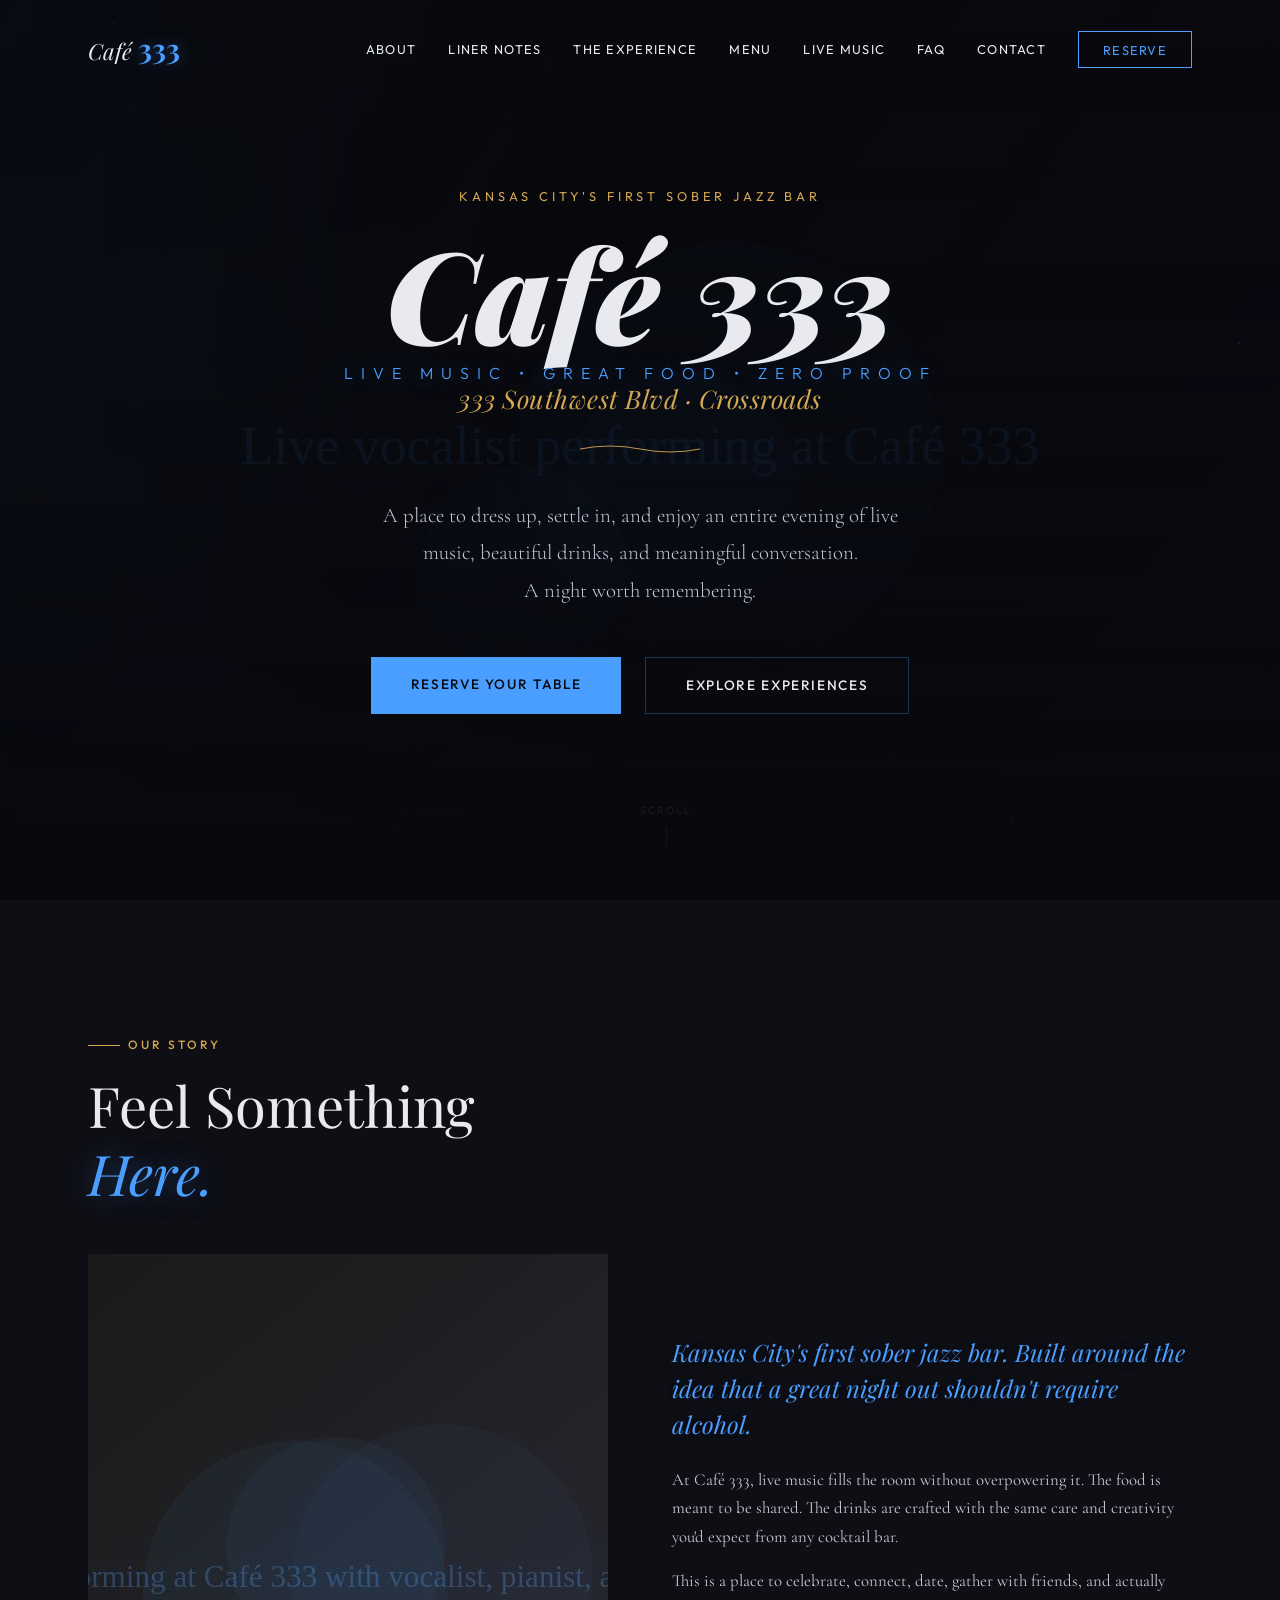
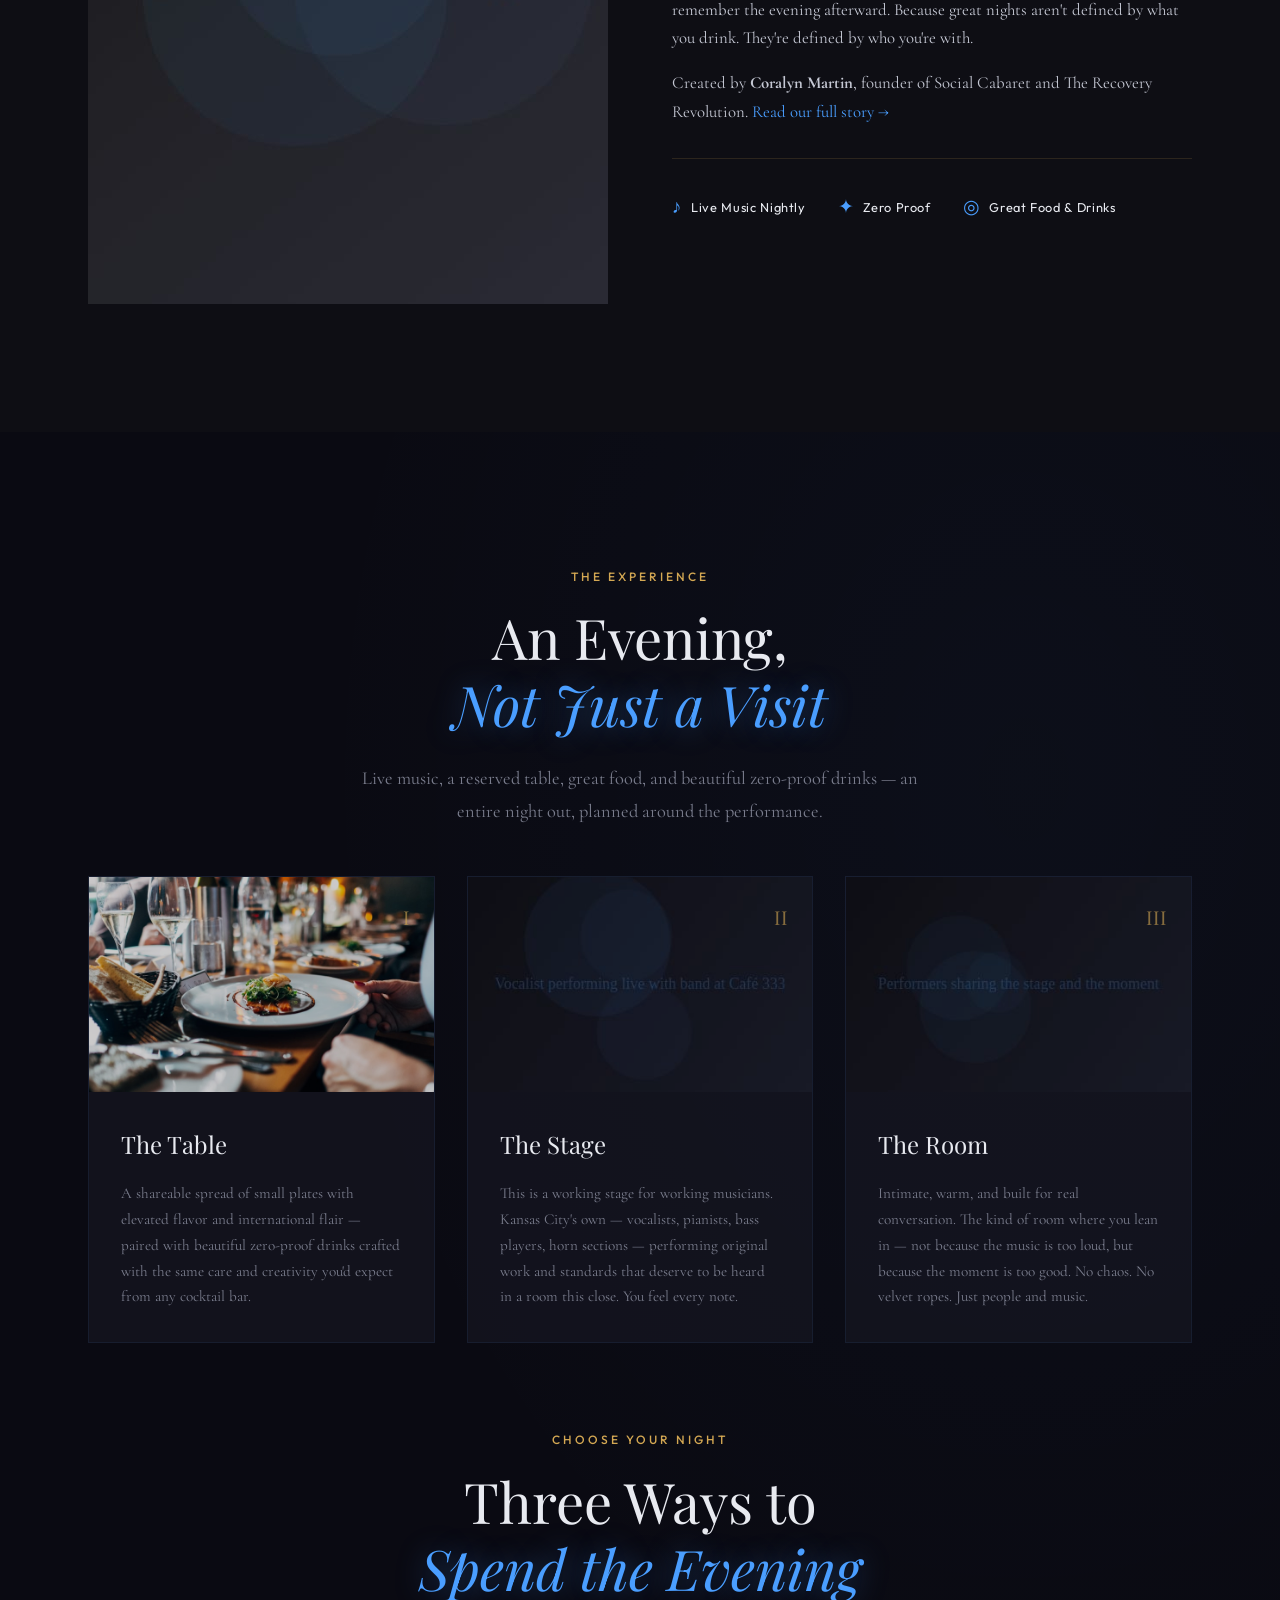
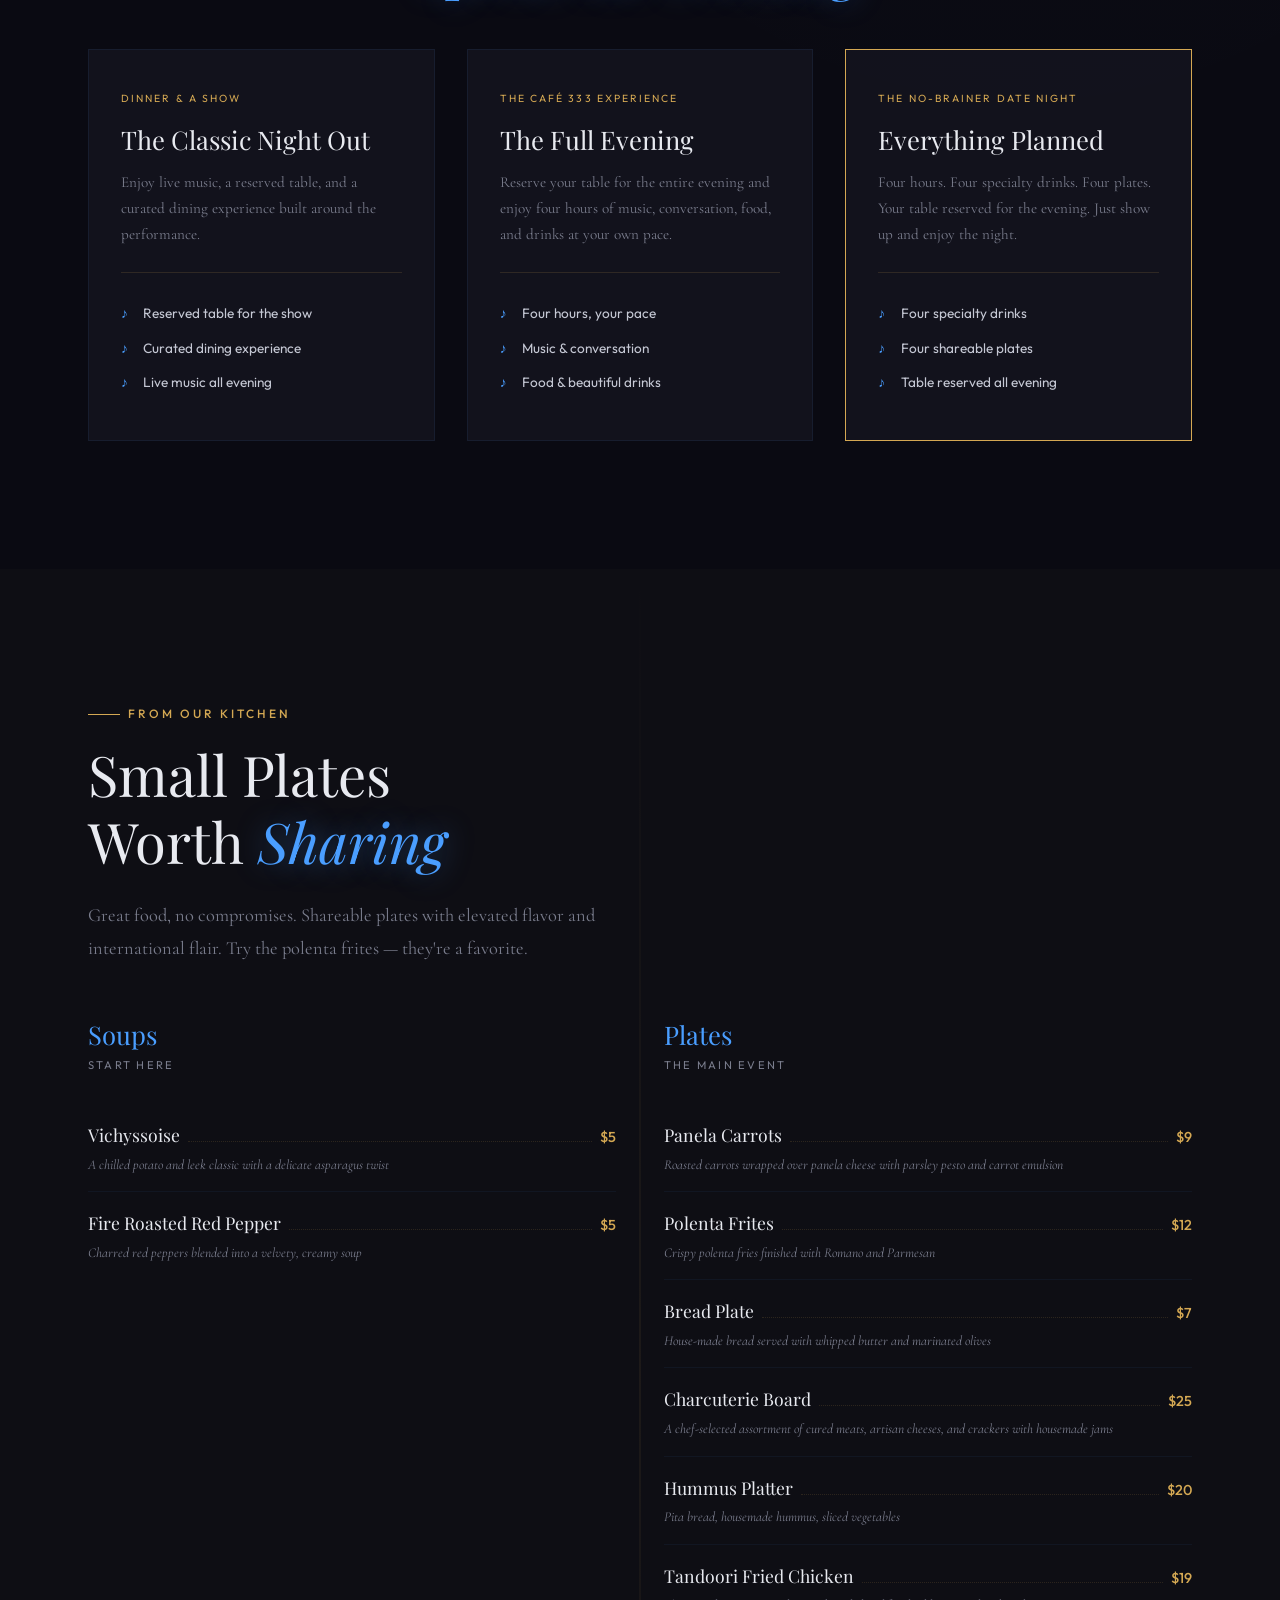
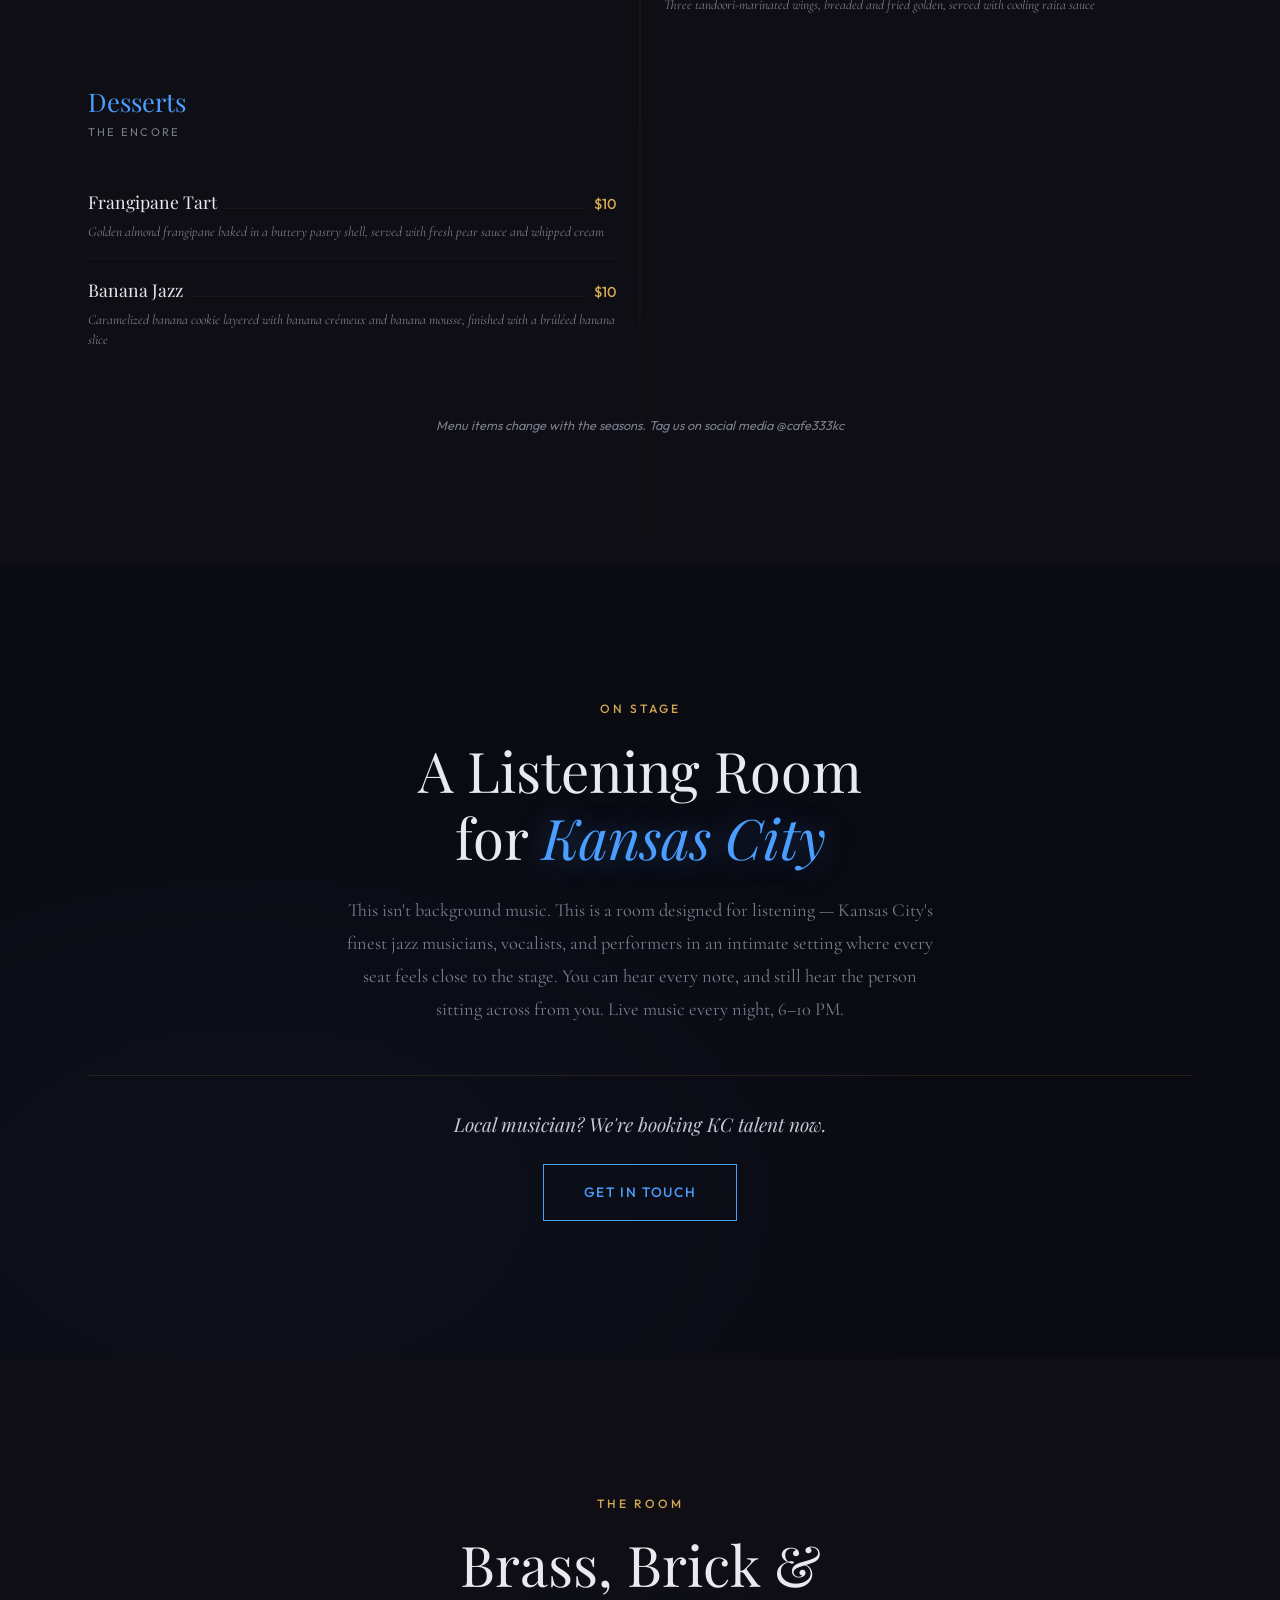
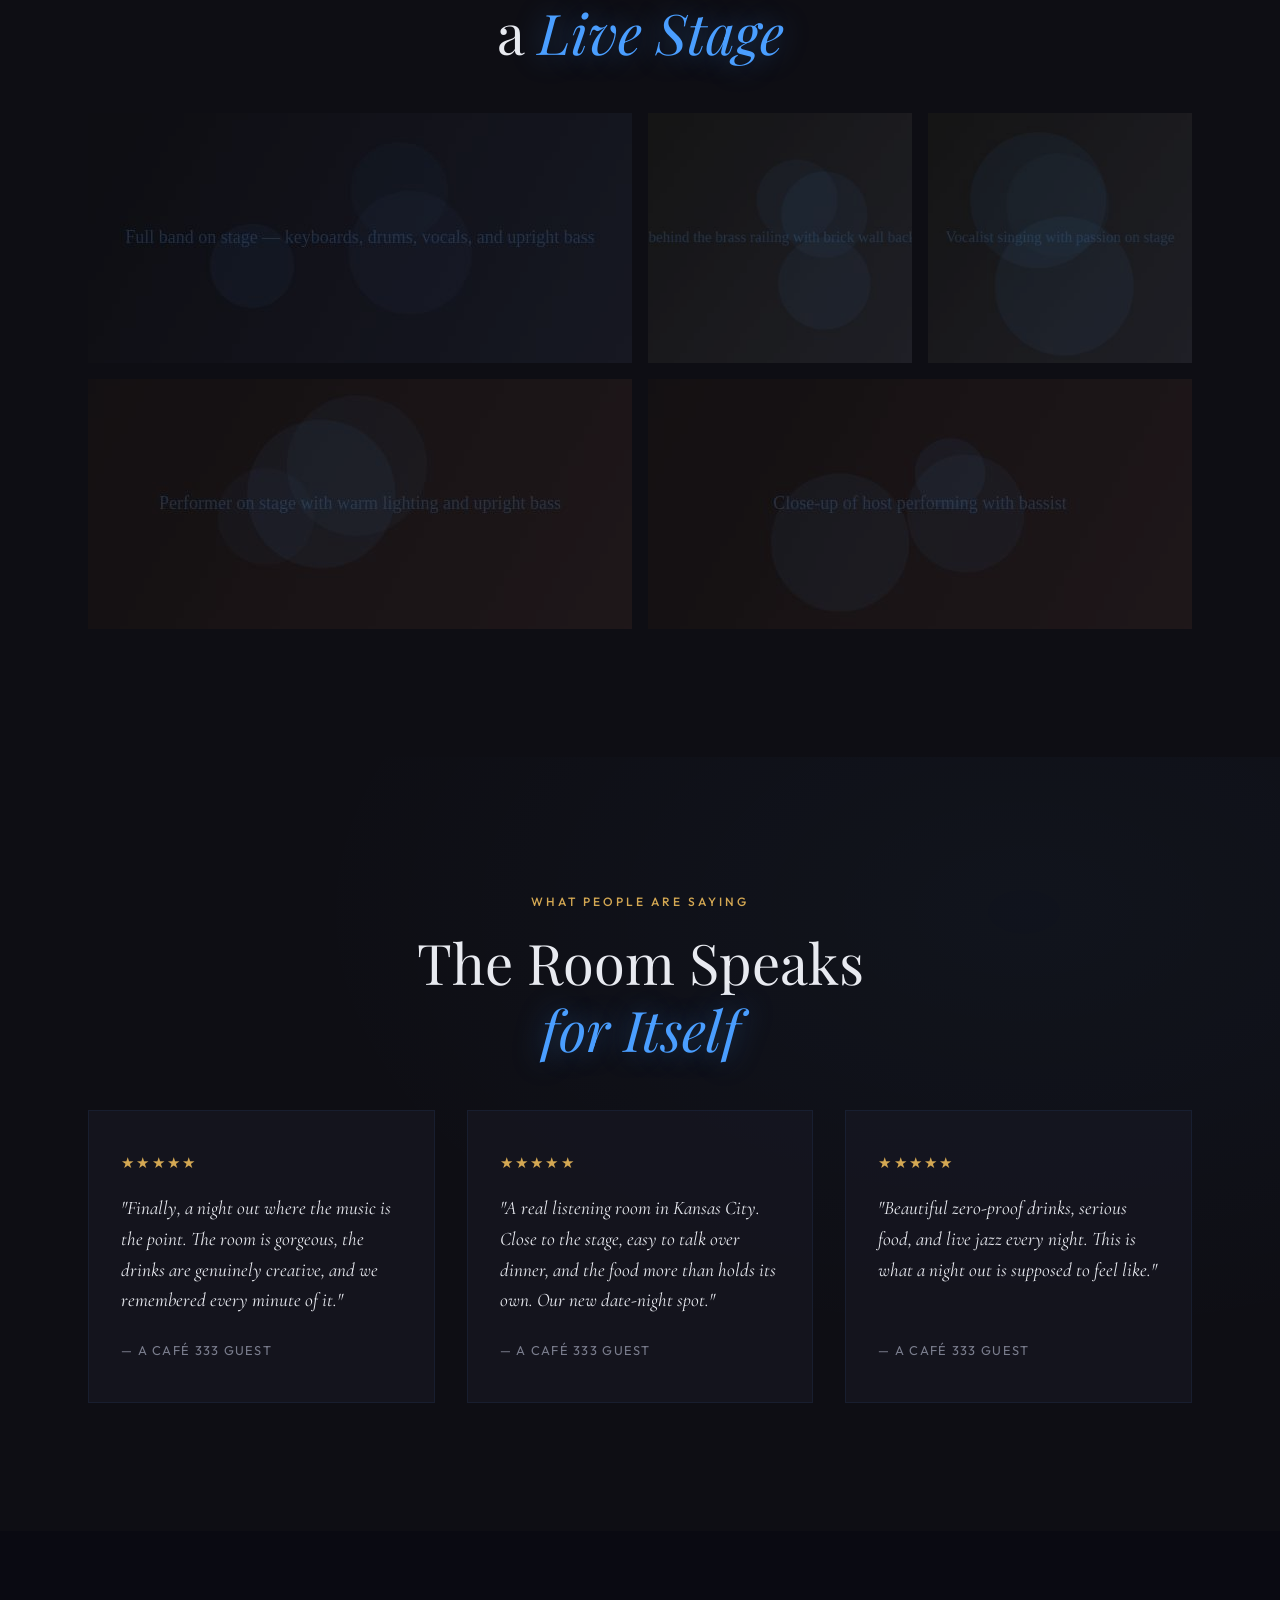
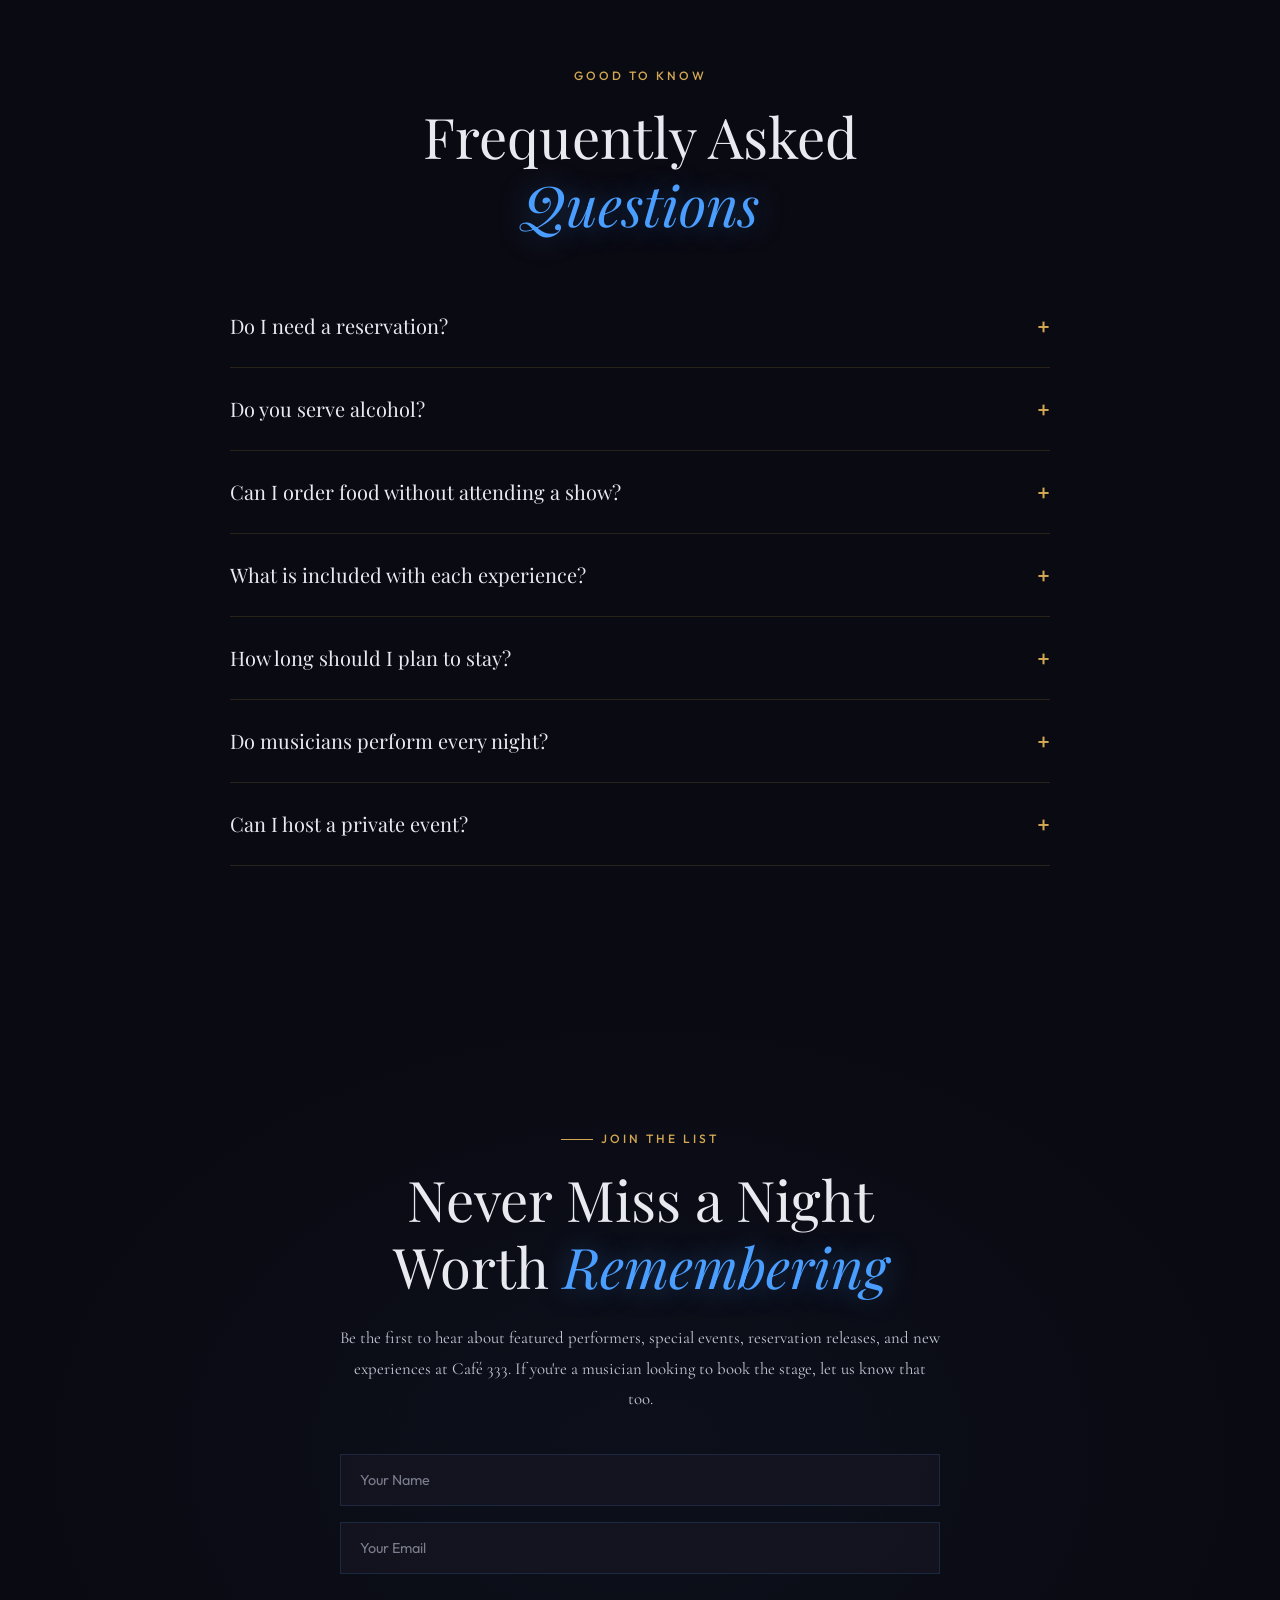
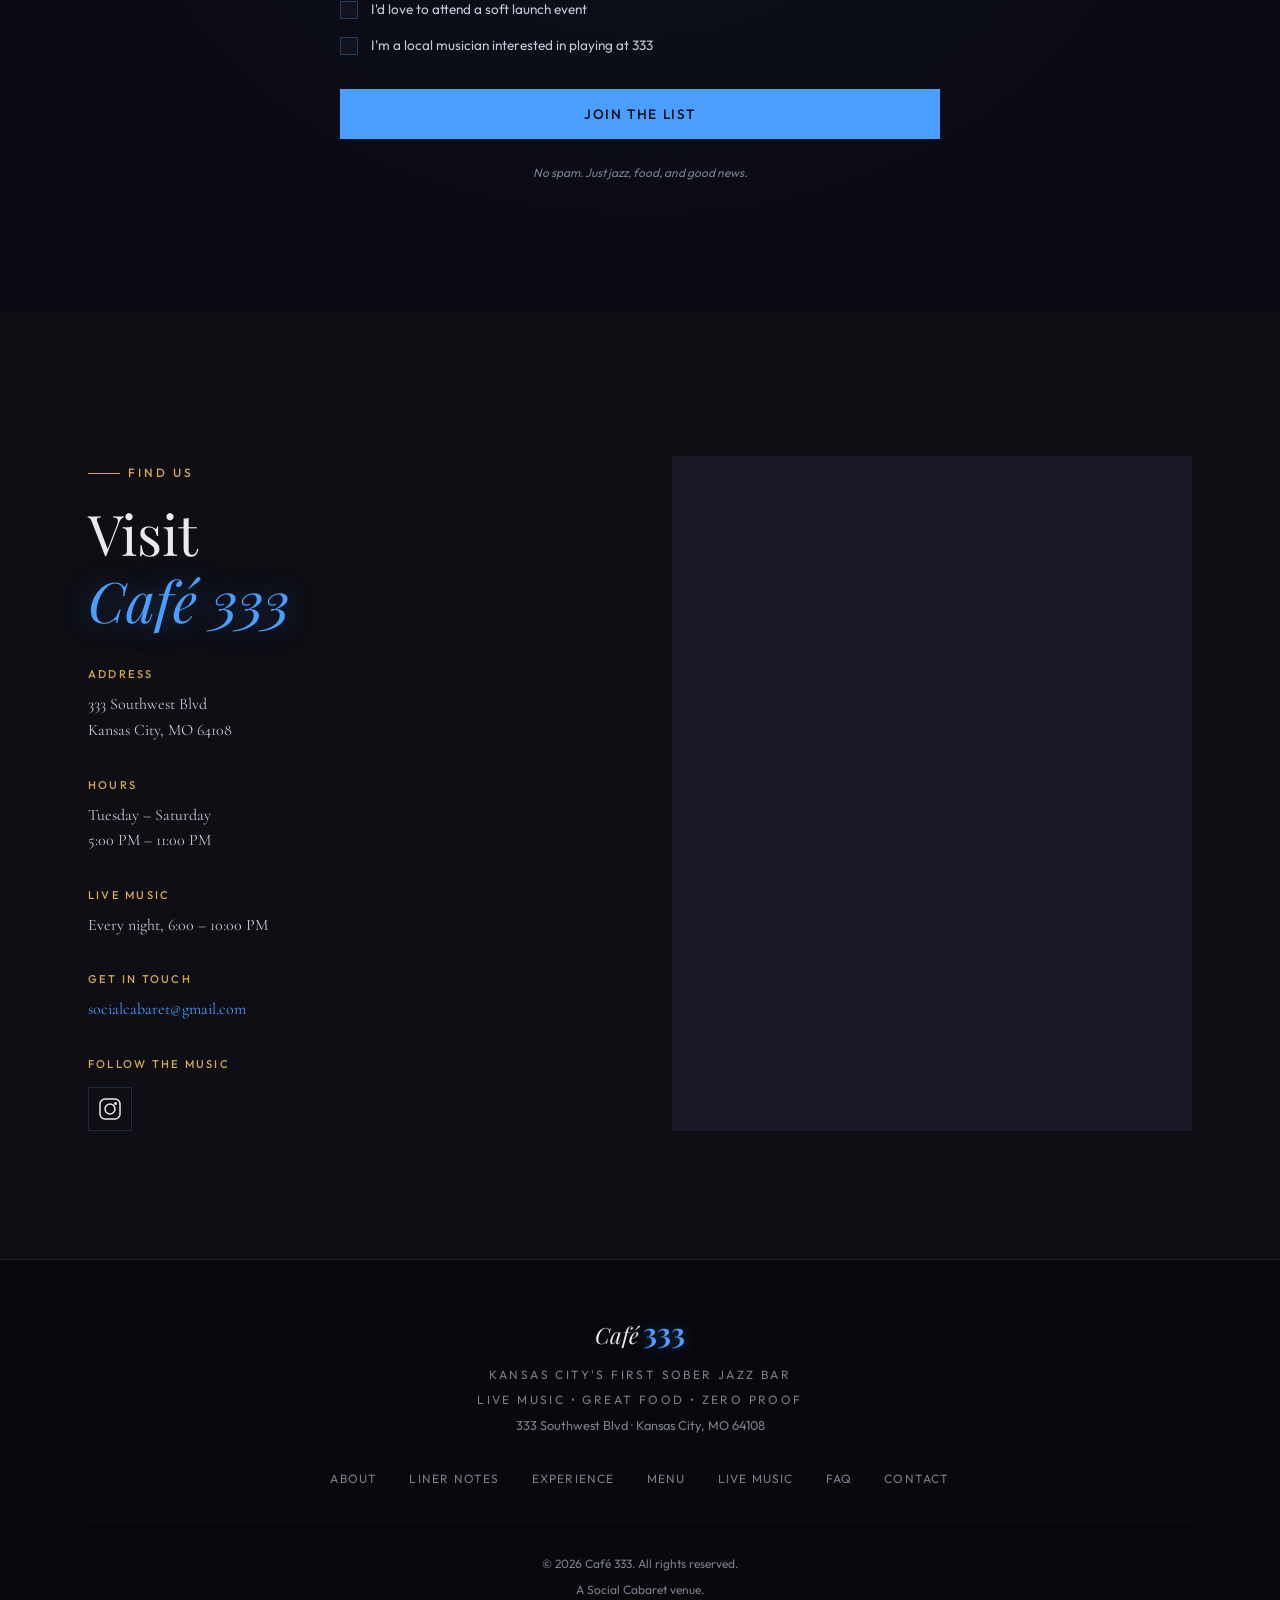
==== commit 56245677: "Wire Reserve CTAs to socialcabaret.com/cafe333 booking page" ====
--- a/index.html
+++ b/index.html
@@ -60,6 +60,10 @@
     "sameAs": [],
     "hasMenu": "https://cafe333kc.com/#menu",
     "acceptsReservations": "true",
+    "potentialAction": {
+      "@type": "ReserveAction",
+      "target": "https://socialcabaret.com/cafe333"
+    },
     "keywords": "sober jazz bar, listening room, live music, zero proof, Kansas City, Crossroads, date night, small plates, night out"
   }
   </script>
@@ -86,7 +90,7 @@
         <li><a href="#performances">Live Music</a></li>
         <li><a href="#faq">FAQ</a></li>
         <li><a href="#contact">Contact</a></li>
-        <li><a href="#signup" class="nav-cta">Reserve</a></li>
+        <li><a href="https://socialcabaret.com/cafe333" target="_blank" rel="noopener" class="nav-cta">Reserve</a></li>
       </ul>
     </div>
   </nav>
@@ -114,7 +118,7 @@
       </div>
       <p class="hero-tagline">A place to dress up, settle in, and enjoy an entire evening of live music, beautiful drinks, and meaningful conversation.<br>A night worth remembering.</p>
       <div class="hero-actions">
-        <a href="#signup" class="btn btn-primary">Reserve Your Table</a>
+        <a href="https://socialcabaret.com/cafe333" target="_blank" rel="noopener" class="btn btn-primary">Reserve Your Table</a>
         <a href="#experience" class="btn btn-ghost">Explore Experiences</a>
       </div>
     </div>
@@ -451,7 +455,7 @@
       <div class="faq-list">
         <details class="faq-item">
           <summary>Do I need a reservation?</summary>
-          <p class="faq-answer">Reservations are strongly recommended. The room is intimate and seats close to the stage go quickly, especially on weekends. Reserve your table to guarantee your spot for the evening.</p>
+          <p class="faq-answer">Reservations are strongly recommended. The room is intimate and seats close to the stage go quickly, especially on weekends. <a href="https://socialcabaret.com/cafe333" target="_blank" rel="noopener">Reserve your table</a> to guarantee your spot for the evening.</p>
         </details>
         <details class="faq-item">
           <summary>Do you serve alcohol?</summary>
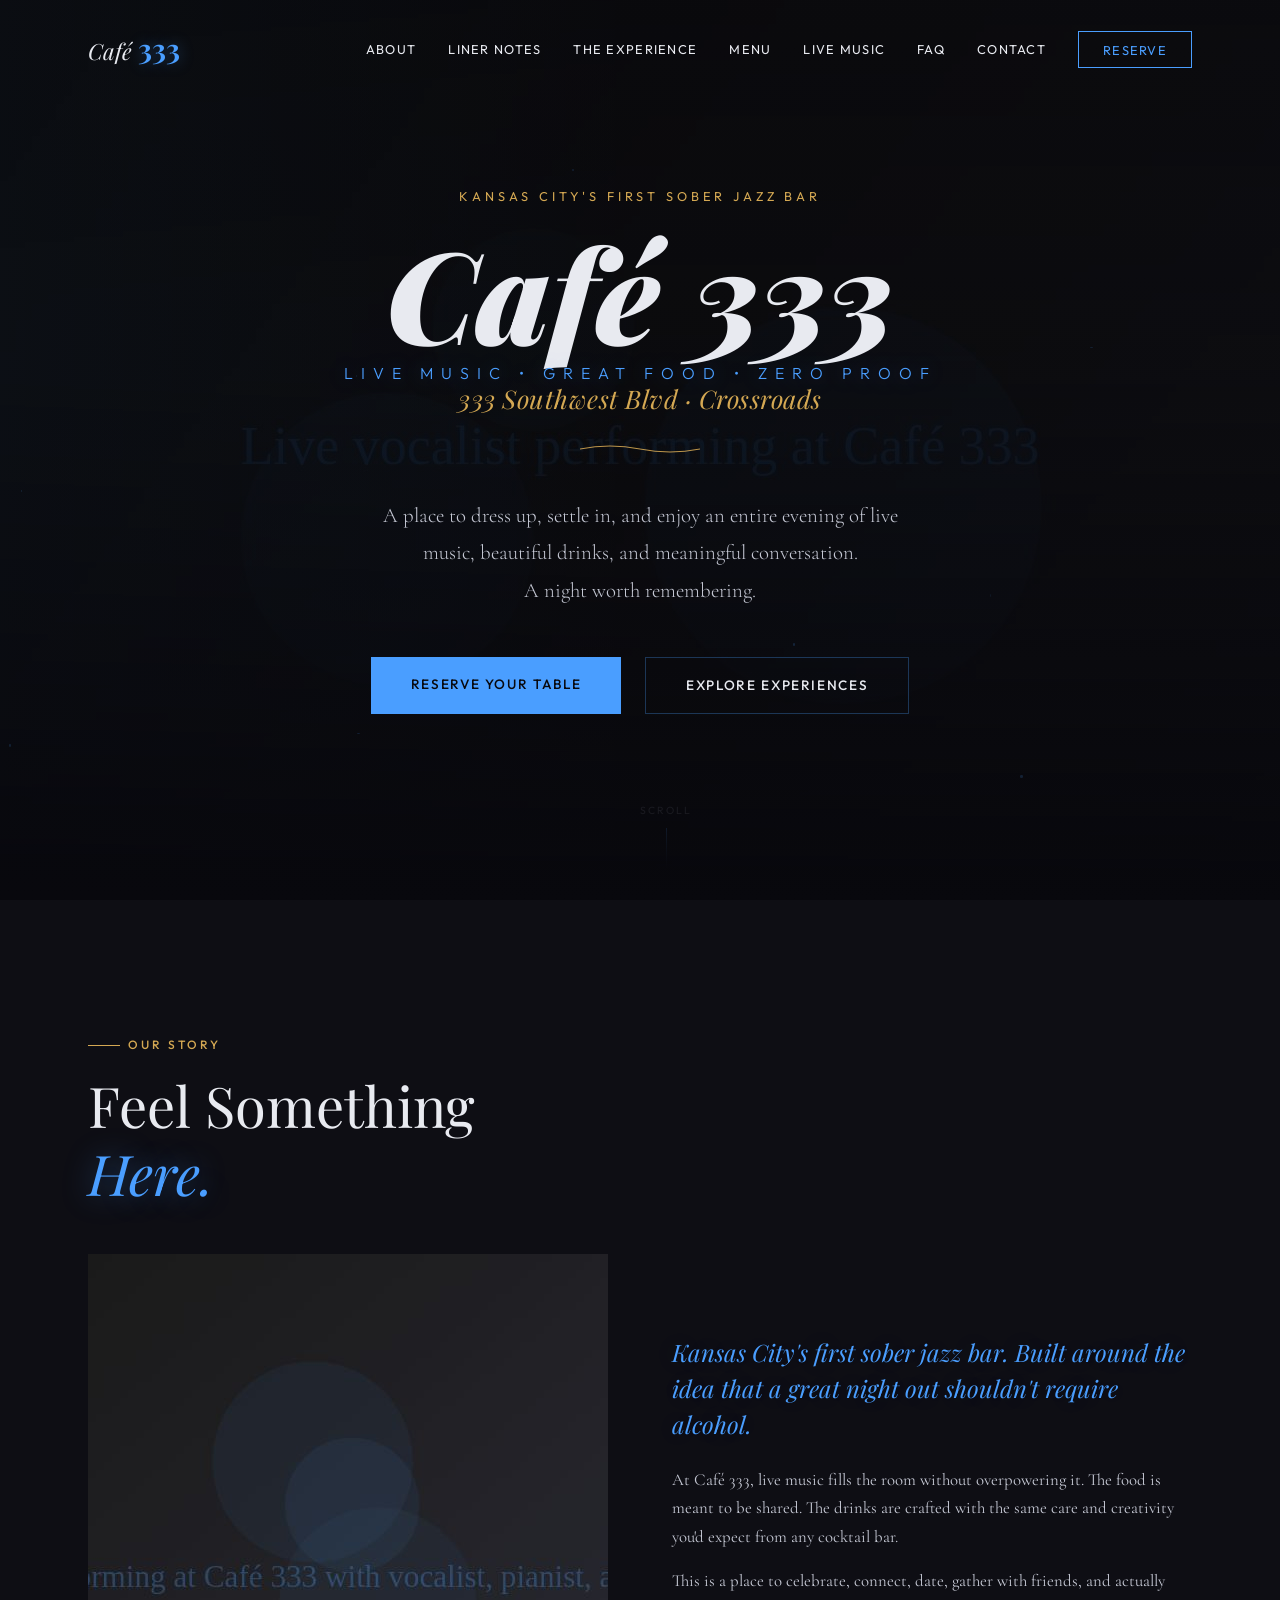
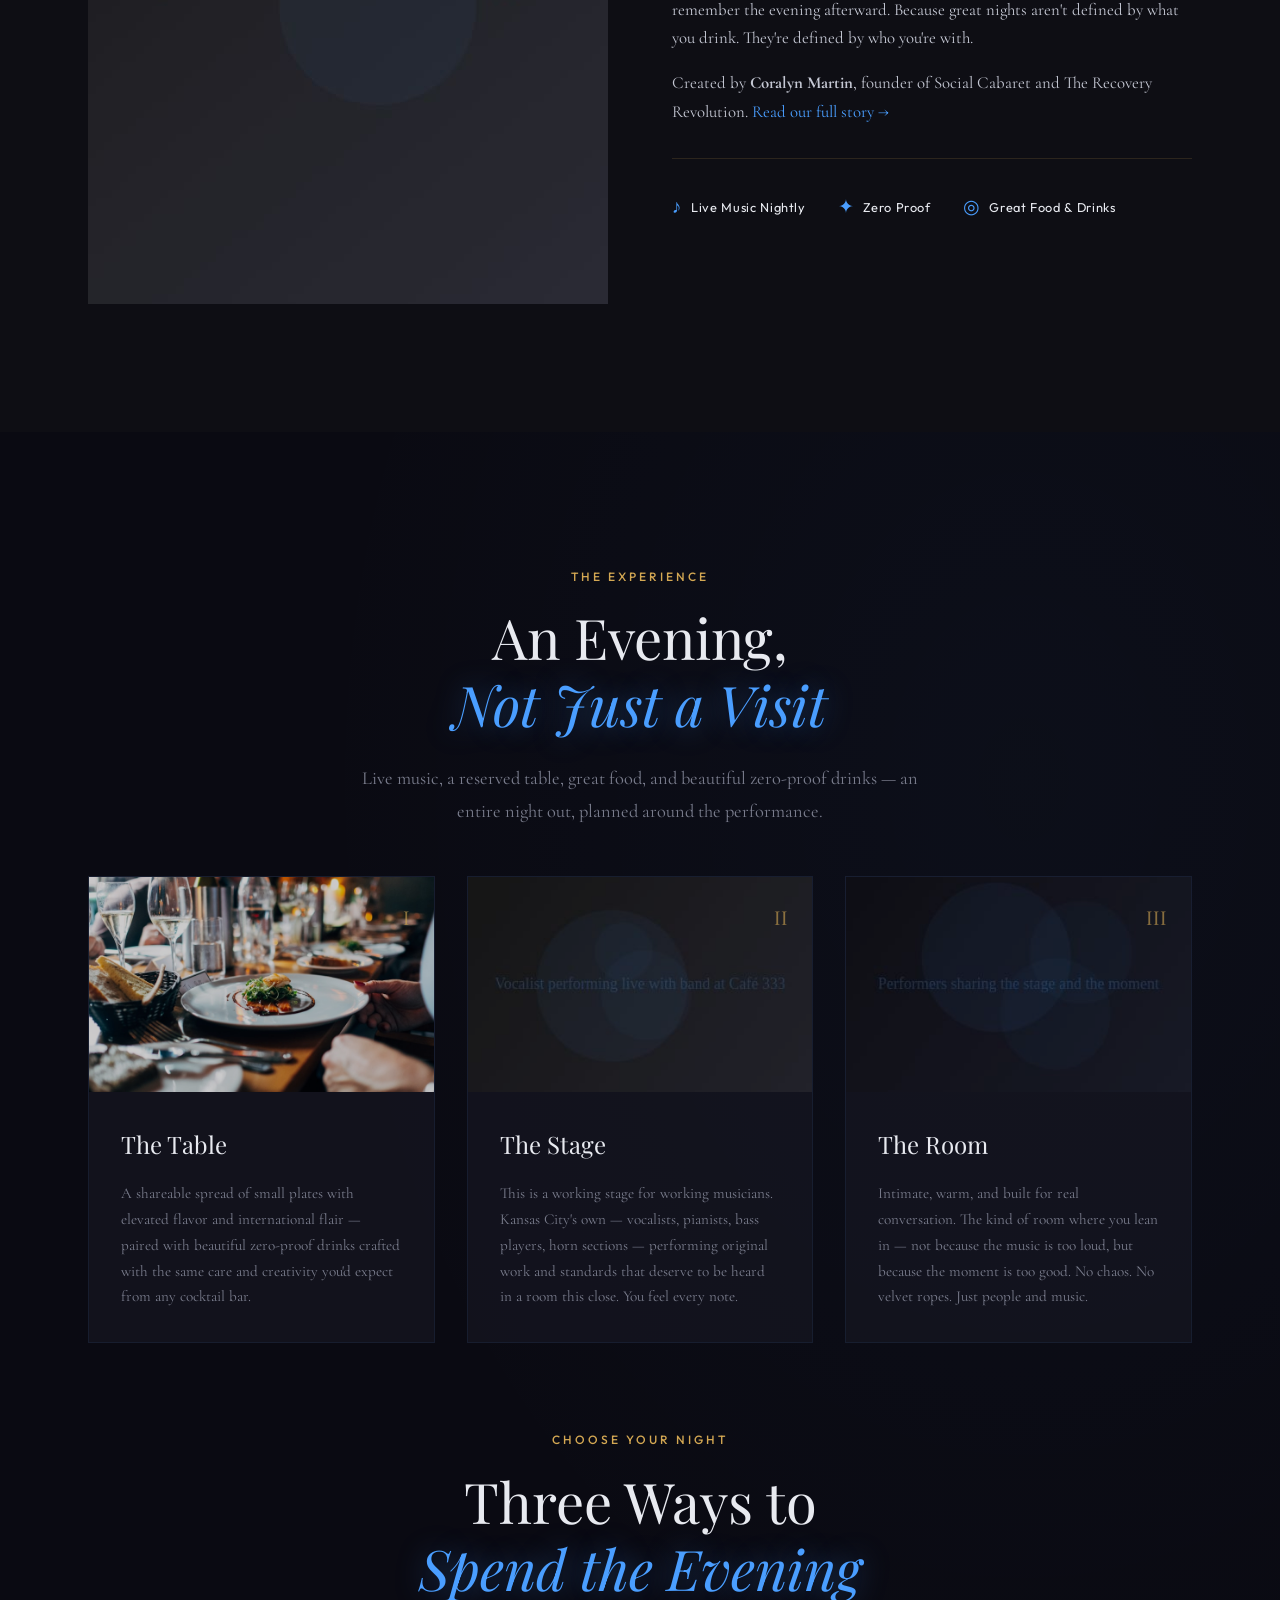
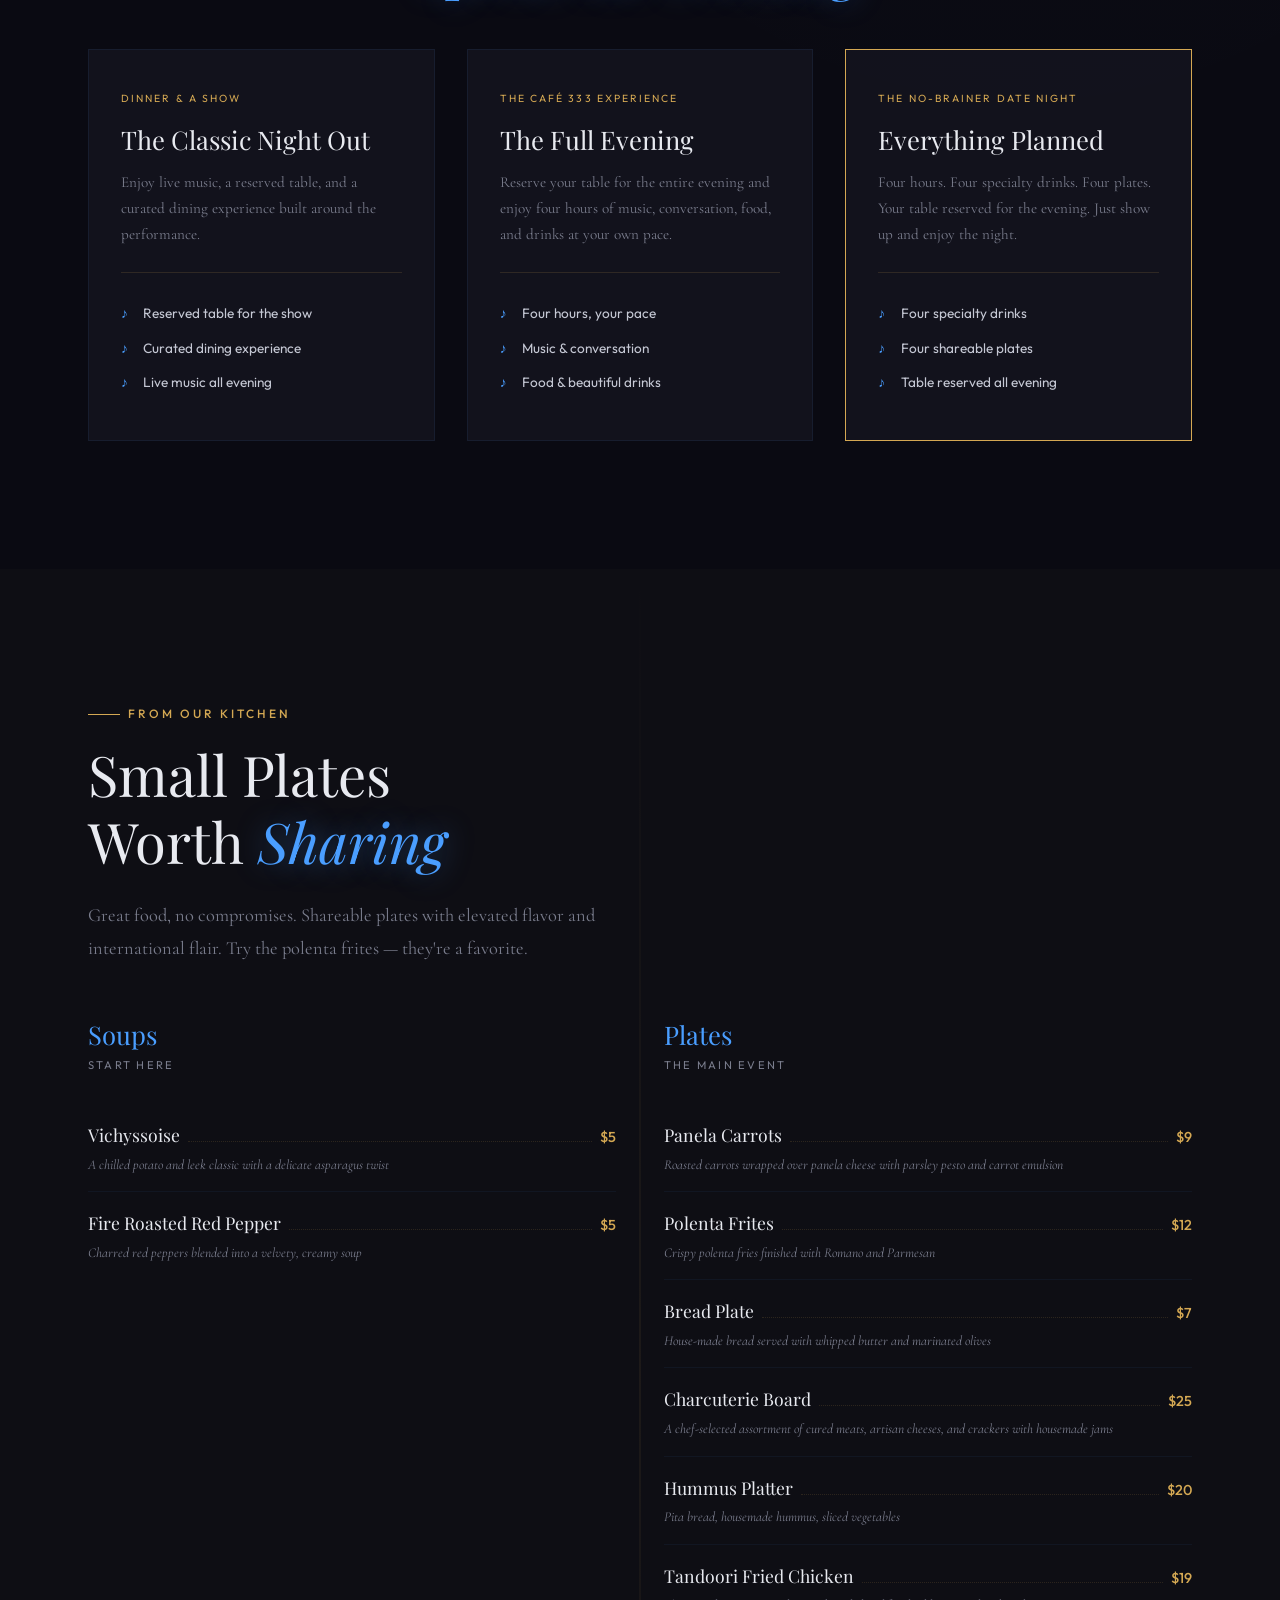
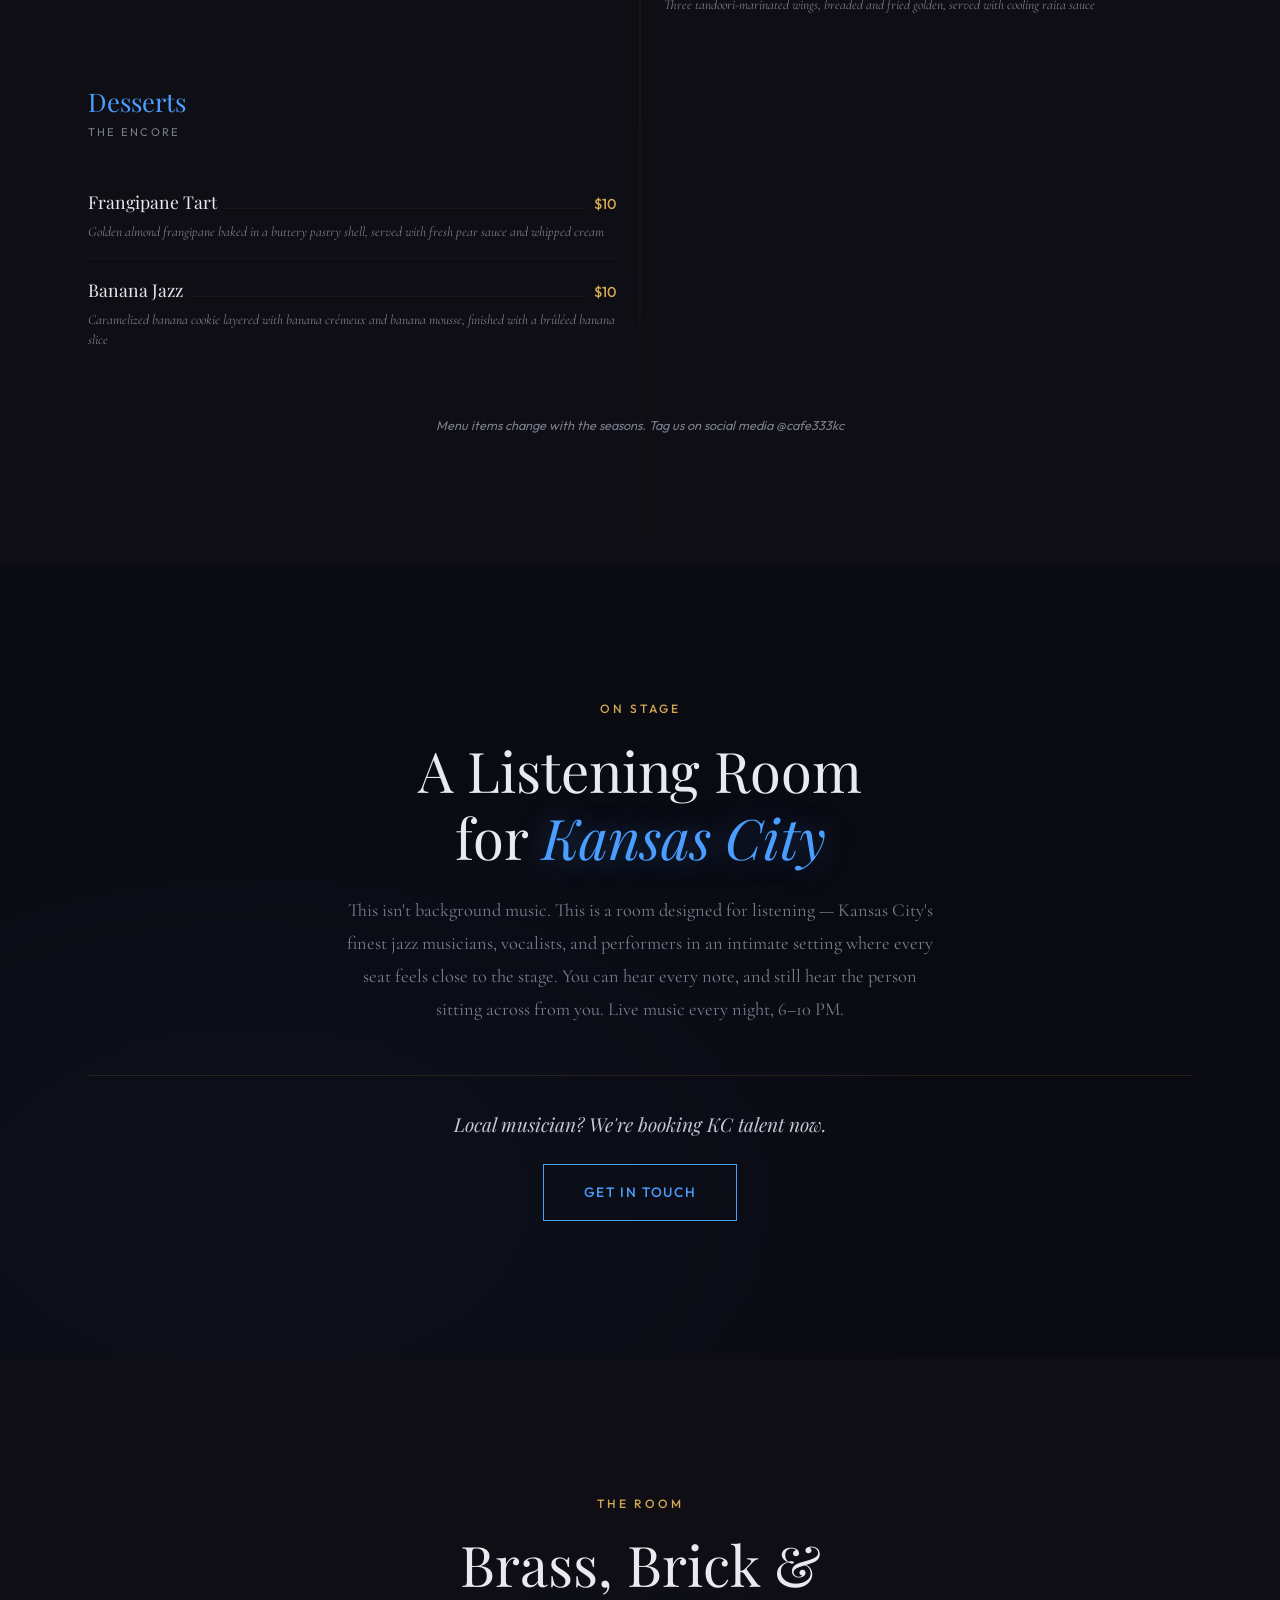
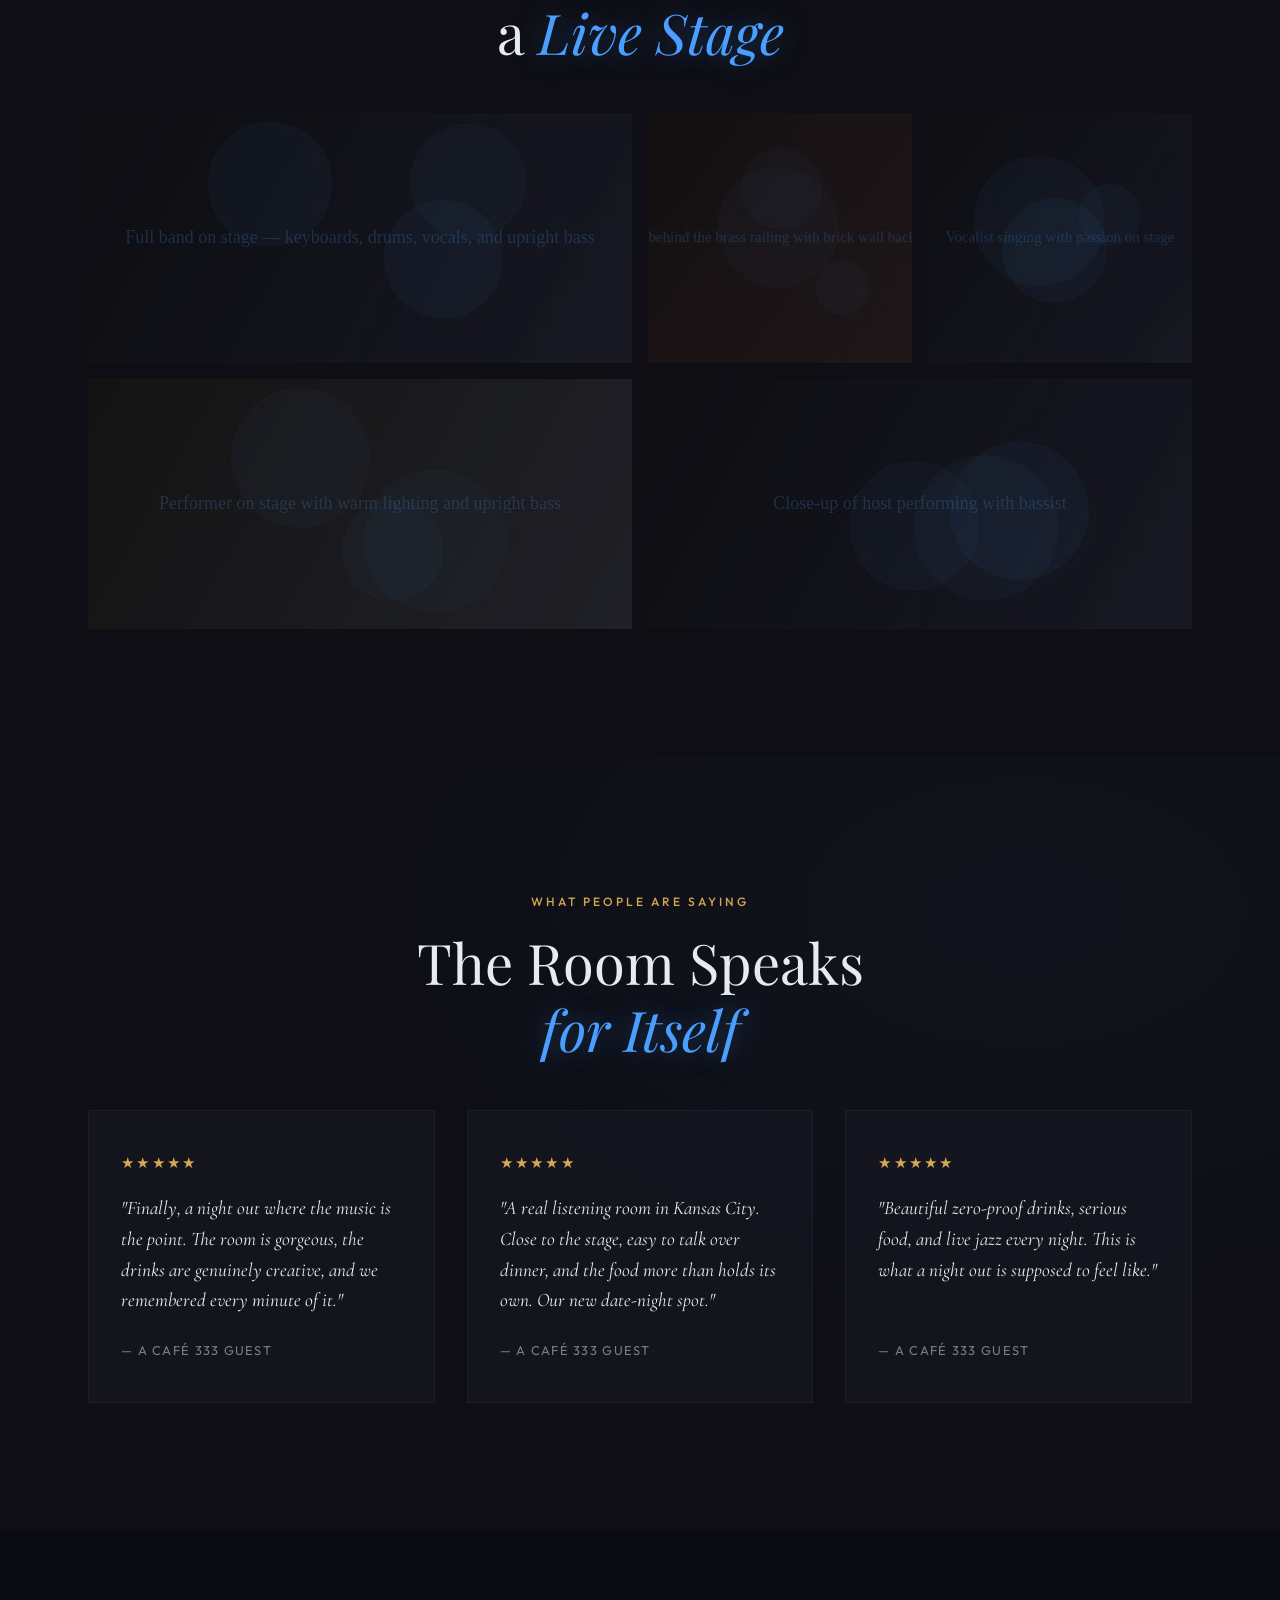
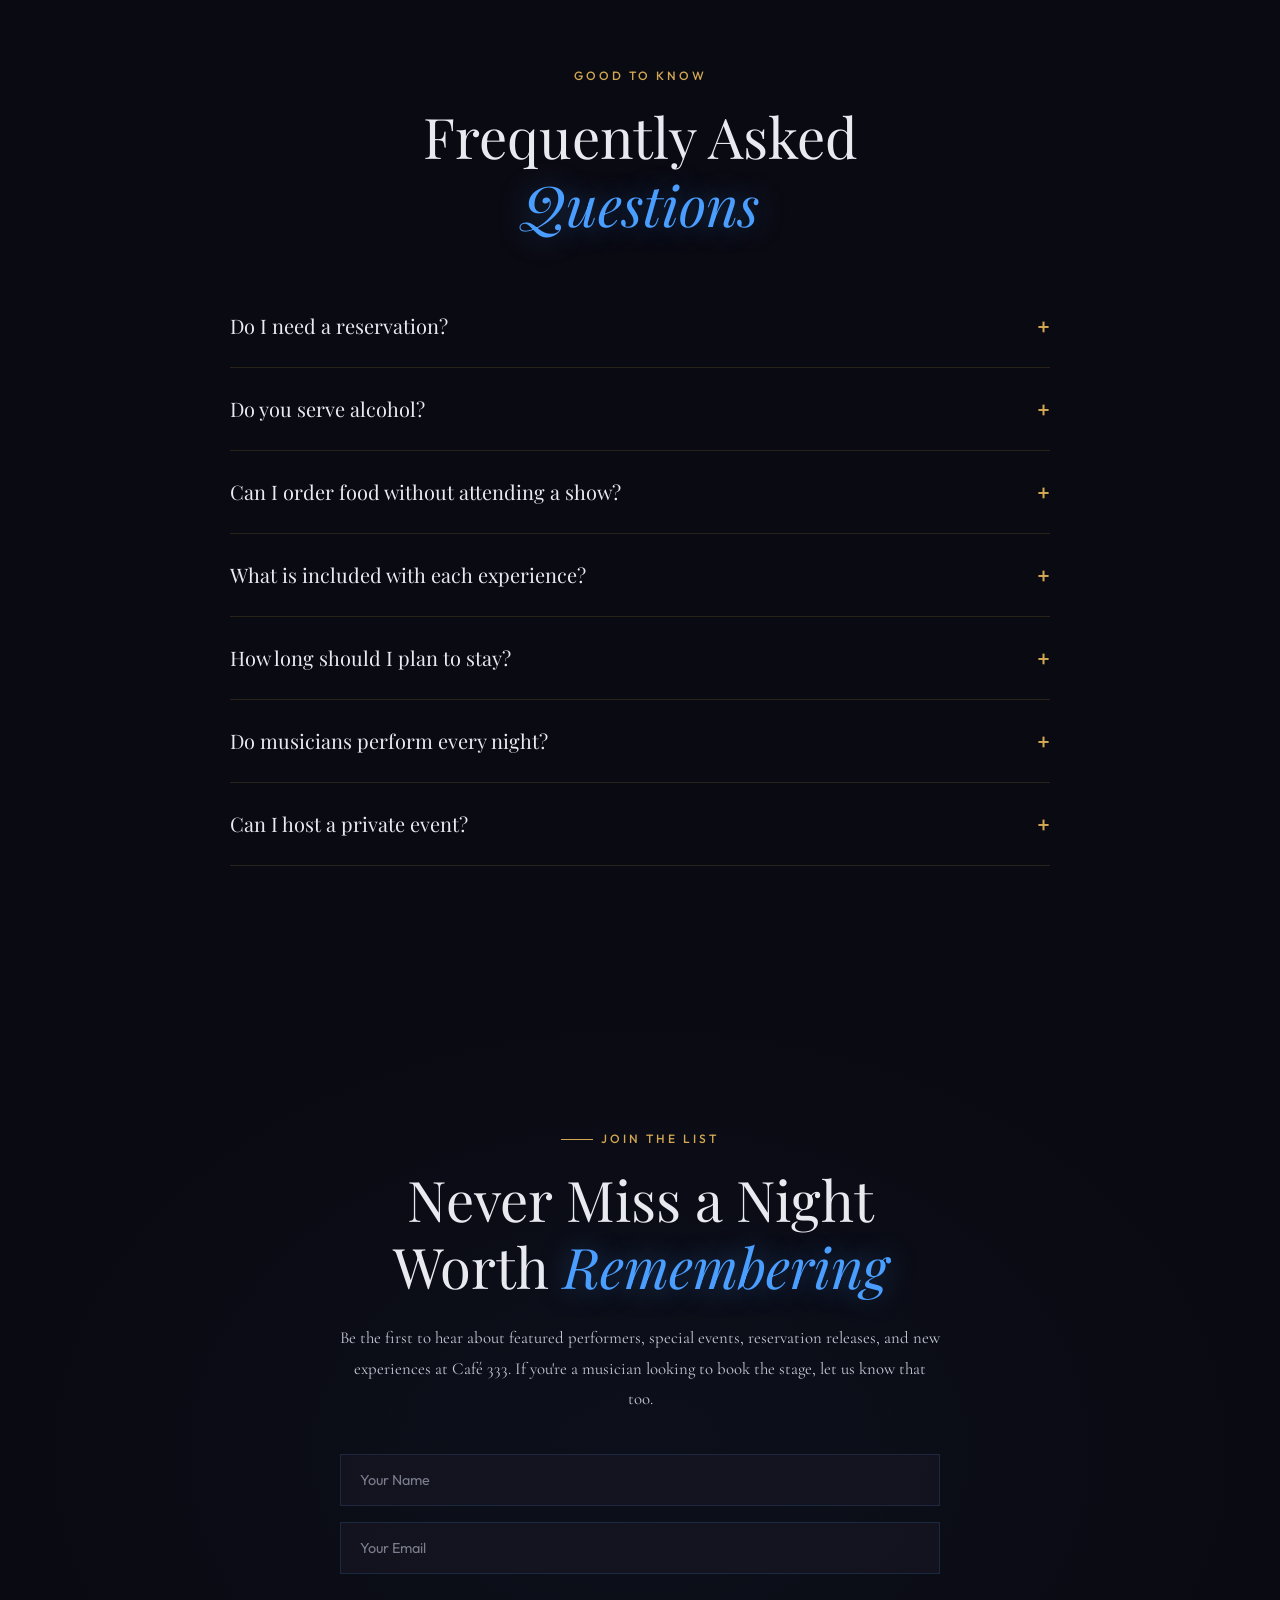
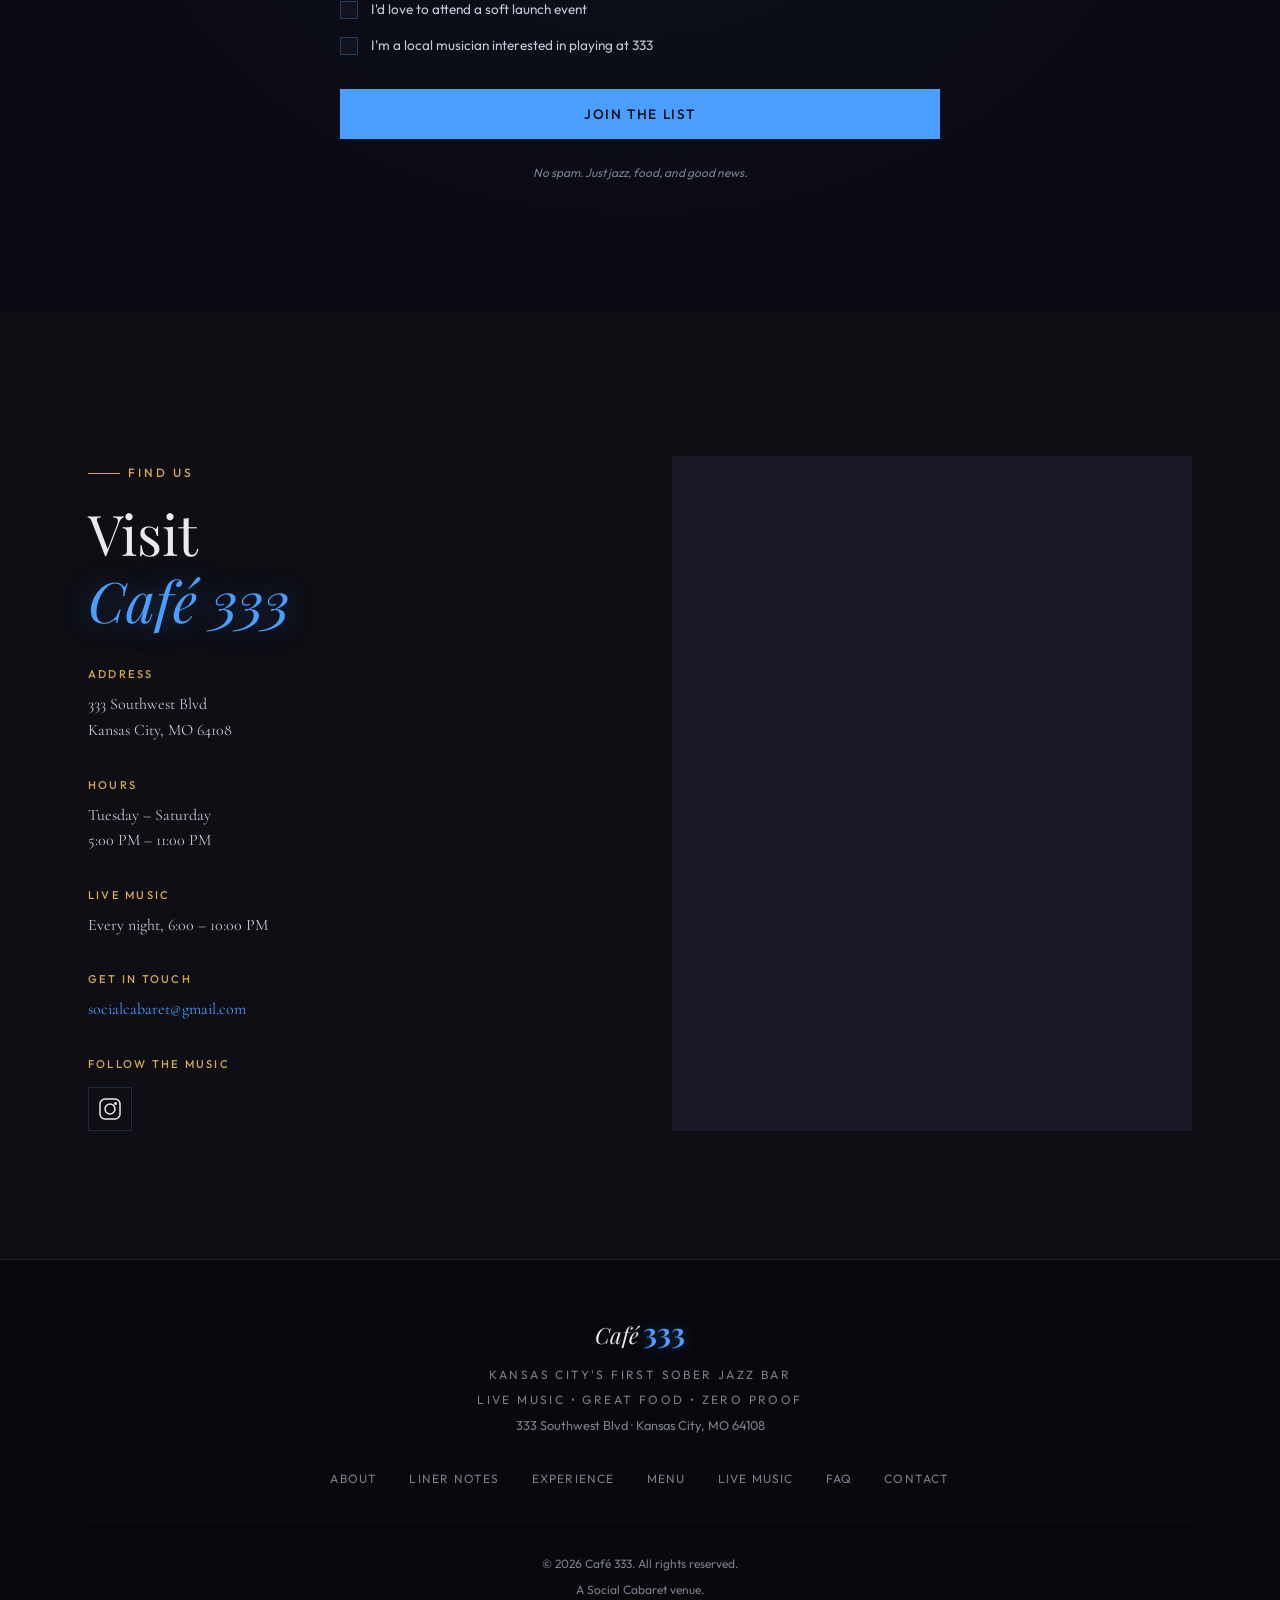
==== commit 33504893: "Add live Google reviews widget (Featurable) with fallback testimonials" ====
--- a/index.html
+++ b/index.html
@@ -413,32 +413,52 @@
   </section>
 
   <!-- ═══════════════════════════════════════════ -->
-  <!-- SOCIAL PROOF                                -->
-  <!-- ═══════════════════════════════════════════ -->
-  <!-- NOTE: Replace the quotes/authors below with real Google reviews,
-       media mentions, or a Kansas City Star pull-quote when available. -->
+  <!-- SOCIAL PROOF — LIVE GOOGLE REVIEWS          -->
+  <!-- ═══════════════════════════════════════════ -->
+  <!-- ┌─────────────────────────────────────────────────────────────┐
+       │  HOW TO GO LIVE WITH REAL GOOGLE REVIEWS (one-time, ~5 min): │
+       │                                                             │
+       │  1. Go to https://featurable.com and sign up (free, no card)│
+       │  2. Connect your Google Business Profile for "Café 333"     │
+       │  3. Create a widget, choose a layout, and copy the WIDGET ID│
+       │     (looks like: 8a1b2c3d-4e5f-...)                         │
+       │  4. Paste that ID in TWO places below where you see          │
+       │     REPLACE_WITH_WIDGET_ID                                  │
+       │  5. Save + push. Live Google reviews replace the fallback   │
+       │     cards automatically and refresh themselves daily.       │
+       │                                                             │
+       │  Until then, the 3 fallback cards below stay visible so the │
+       │  section never looks empty.                                 │
+       └─────────────────────────────────────────────────────────────┘ -->
   <section id="reviews" class="section social-proof">
     <div class="container">
       <div class="section-header section-header--center">
         <span class="section-label">What People Are Saying</span>
         <h2 class="section-title">The Room Speaks<br><em>for Itself</em></h2>
       </div>
-      <div class="testimonial-grid">
-        <article class="testimonial">
-          <div class="testimonial-stars">★★★★★</div>
-          <p class="testimonial-quote">"Finally, a night out where the music is the point. The room is gorgeous, the drinks are genuinely creative, and we remembered every minute of it."</p>
-          <p class="testimonial-author">— A Café 333 Guest</p>
-        </article>
-        <article class="testimonial">
-          <div class="testimonial-stars">★★★★★</div>
-          <p class="testimonial-quote">"A real listening room in Kansas City. Close to the stage, easy to talk over dinner, and the food more than holds its own. Our new date-night spot."</p>
-          <p class="testimonial-author">— A Café 333 Guest</p>
-        </article>
-        <article class="testimonial">
-          <div class="testimonial-stars">★★★★★</div>
-          <p class="testimonial-quote">"Beautiful zero-proof drinks, serious food, and live jazz every night. This is what a night out is supposed to feel like."</p>
-          <p class="testimonial-author">— A Café 333 Guest</p>
-        </article>
+
+      <!-- Featurable live Google reviews widget mount.
+           When the widget ID is valid, Featurable replaces the fallback
+           content inside this div with live reviews. -->
+      <div id="featurable-widget" data-featurable-async data-widget-id="REPLACE_WITH_WIDGET_ID">
+        <!-- FALLBACK (shown until a valid widget ID is set above) -->
+        <div class="testimonial-grid">
+          <article class="testimonial">
+            <div class="testimonial-stars">★★★★★</div>
+            <p class="testimonial-quote">"Finally, a night out where the music is the point. The room is gorgeous, the drinks are genuinely creative, and we remembered every minute of it."</p>
+            <p class="testimonial-author">— A Café 333 Guest</p>
+          </article>
+          <article class="testimonial">
+            <div class="testimonial-stars">★★★★★</div>
+            <p class="testimonial-quote">"A real listening room in Kansas City. Close to the stage, easy to talk over dinner, and the food more than holds its own. Our new date-night spot."</p>
+            <p class="testimonial-author">— A Café 333 Guest</p>
+          </article>
+          <article class="testimonial">
+            <div class="testimonial-stars">★★★★★</div>
+            <p class="testimonial-quote">"Beautiful zero-proof drinks, serious food, and live jazz every night. This is what a night out is supposed to feel like."</p>
+            <p class="testimonial-author">— A Café 333 Guest</p>
+          </article>
+        </div>
       </div>
     </div>
   </section>
@@ -612,5 +632,8 @@
   <div class="floating-notes" aria-hidden="true" id="floatingNotes"></div>
 
   <script src="js/main.js"></script>
+  <!-- Featurable: live Google reviews loader. Activates only once a real
+       widget ID is set on #featurable-widget (see Social Proof section). -->
+  <script src="https://featurable.com/assets/bundle.js" charset="utf-8" defer></script>
 </body>
 </html>
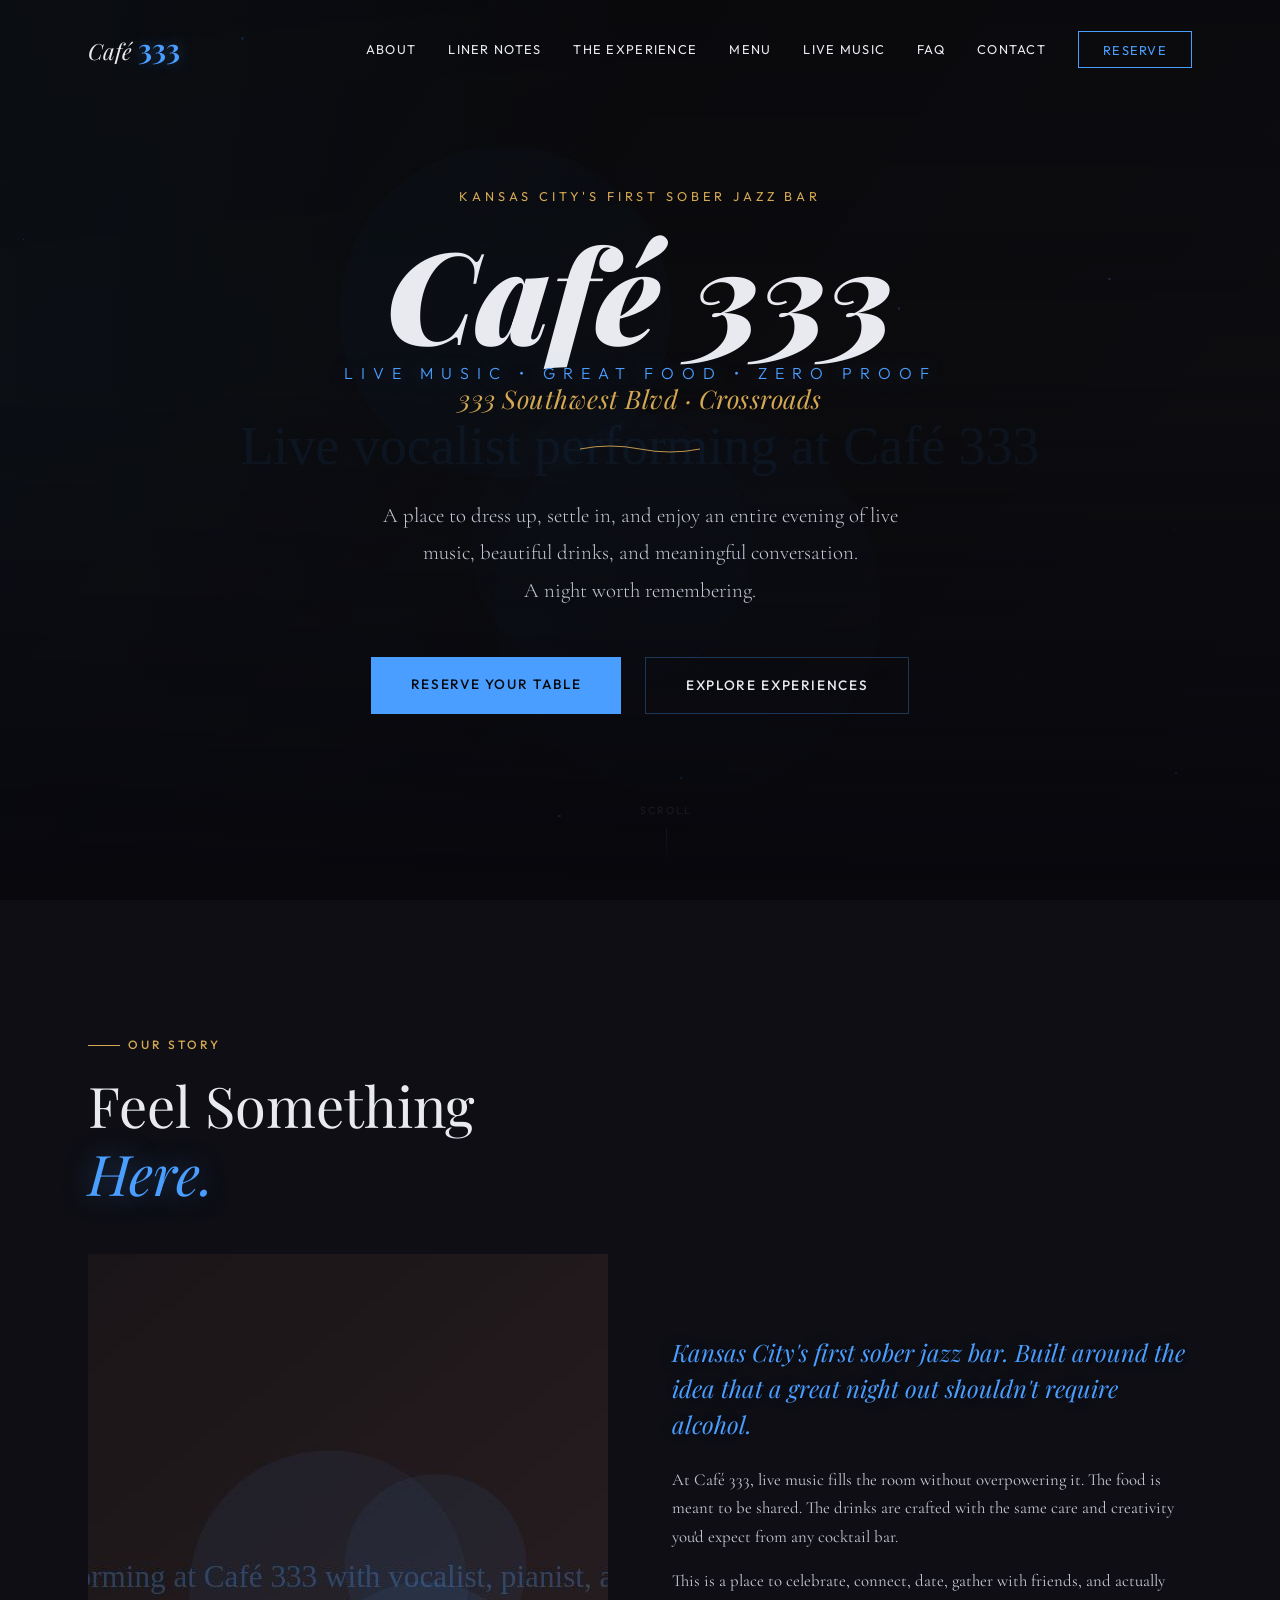
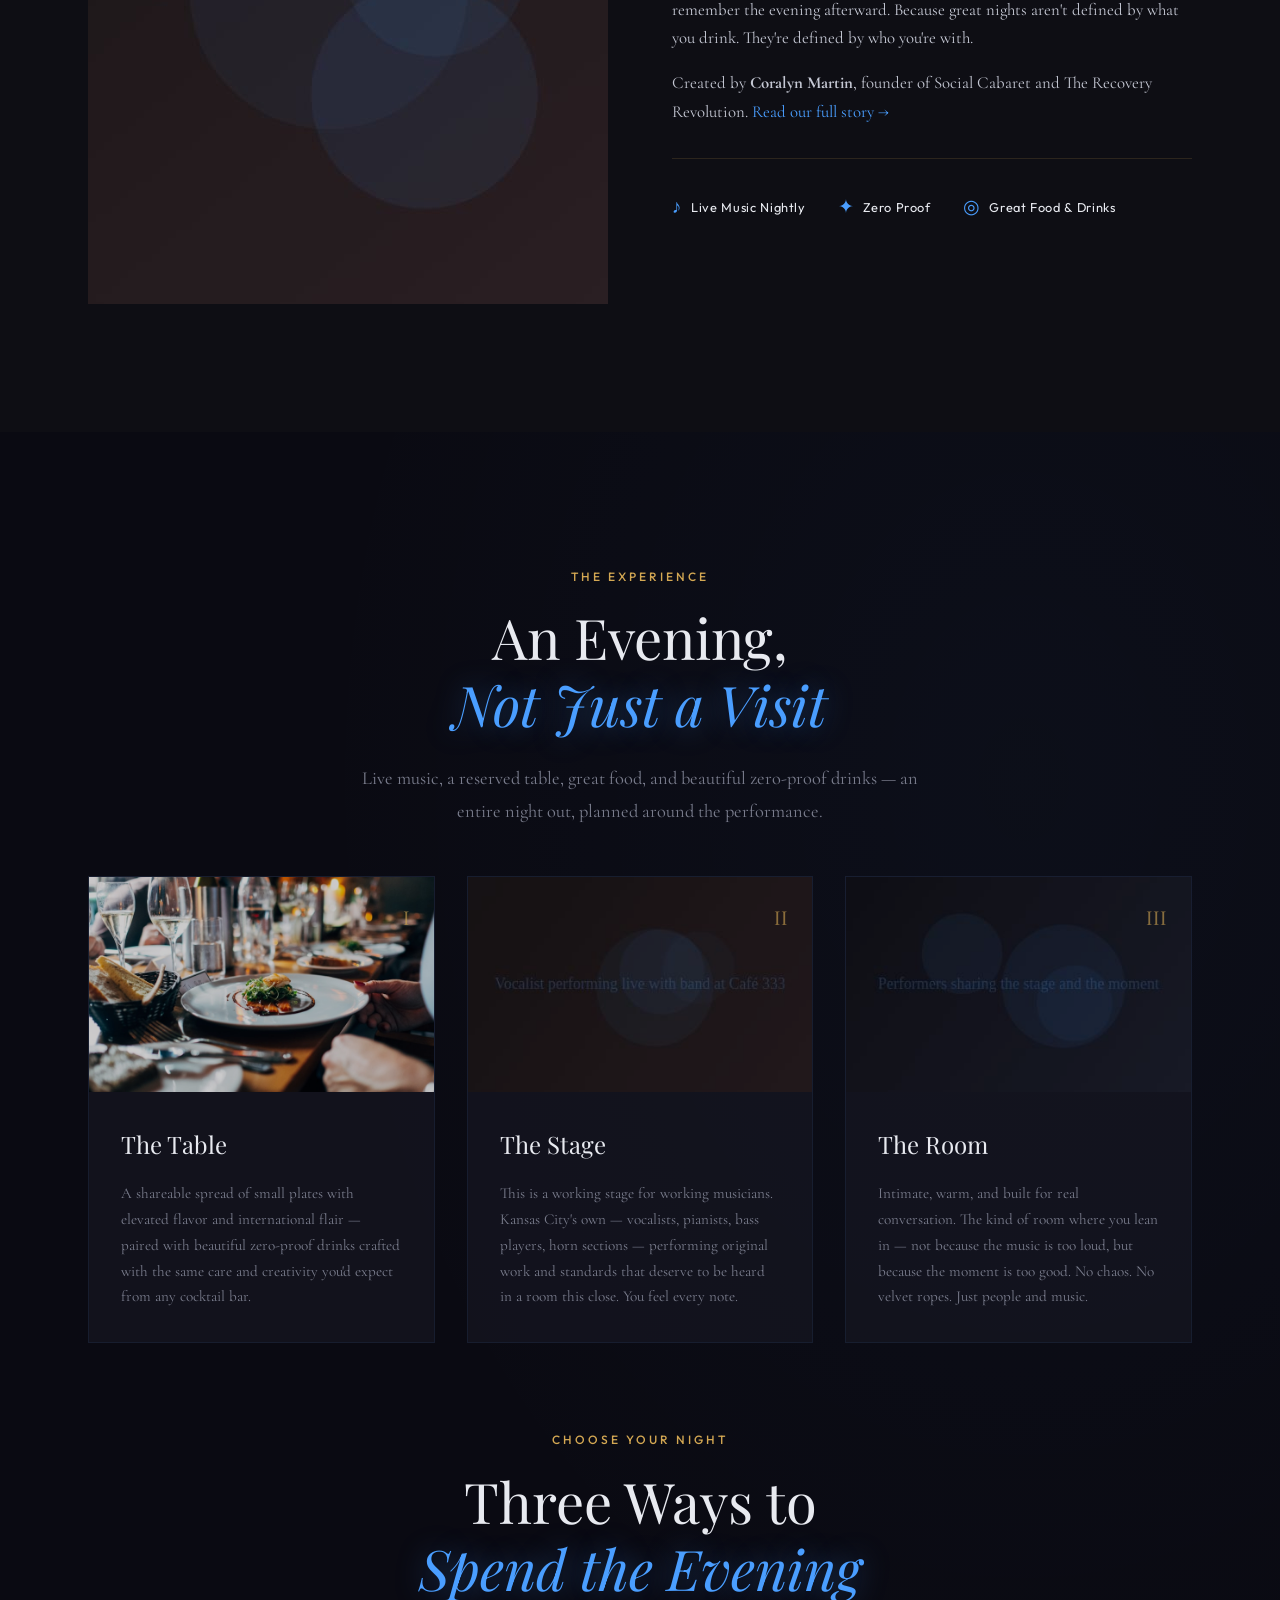
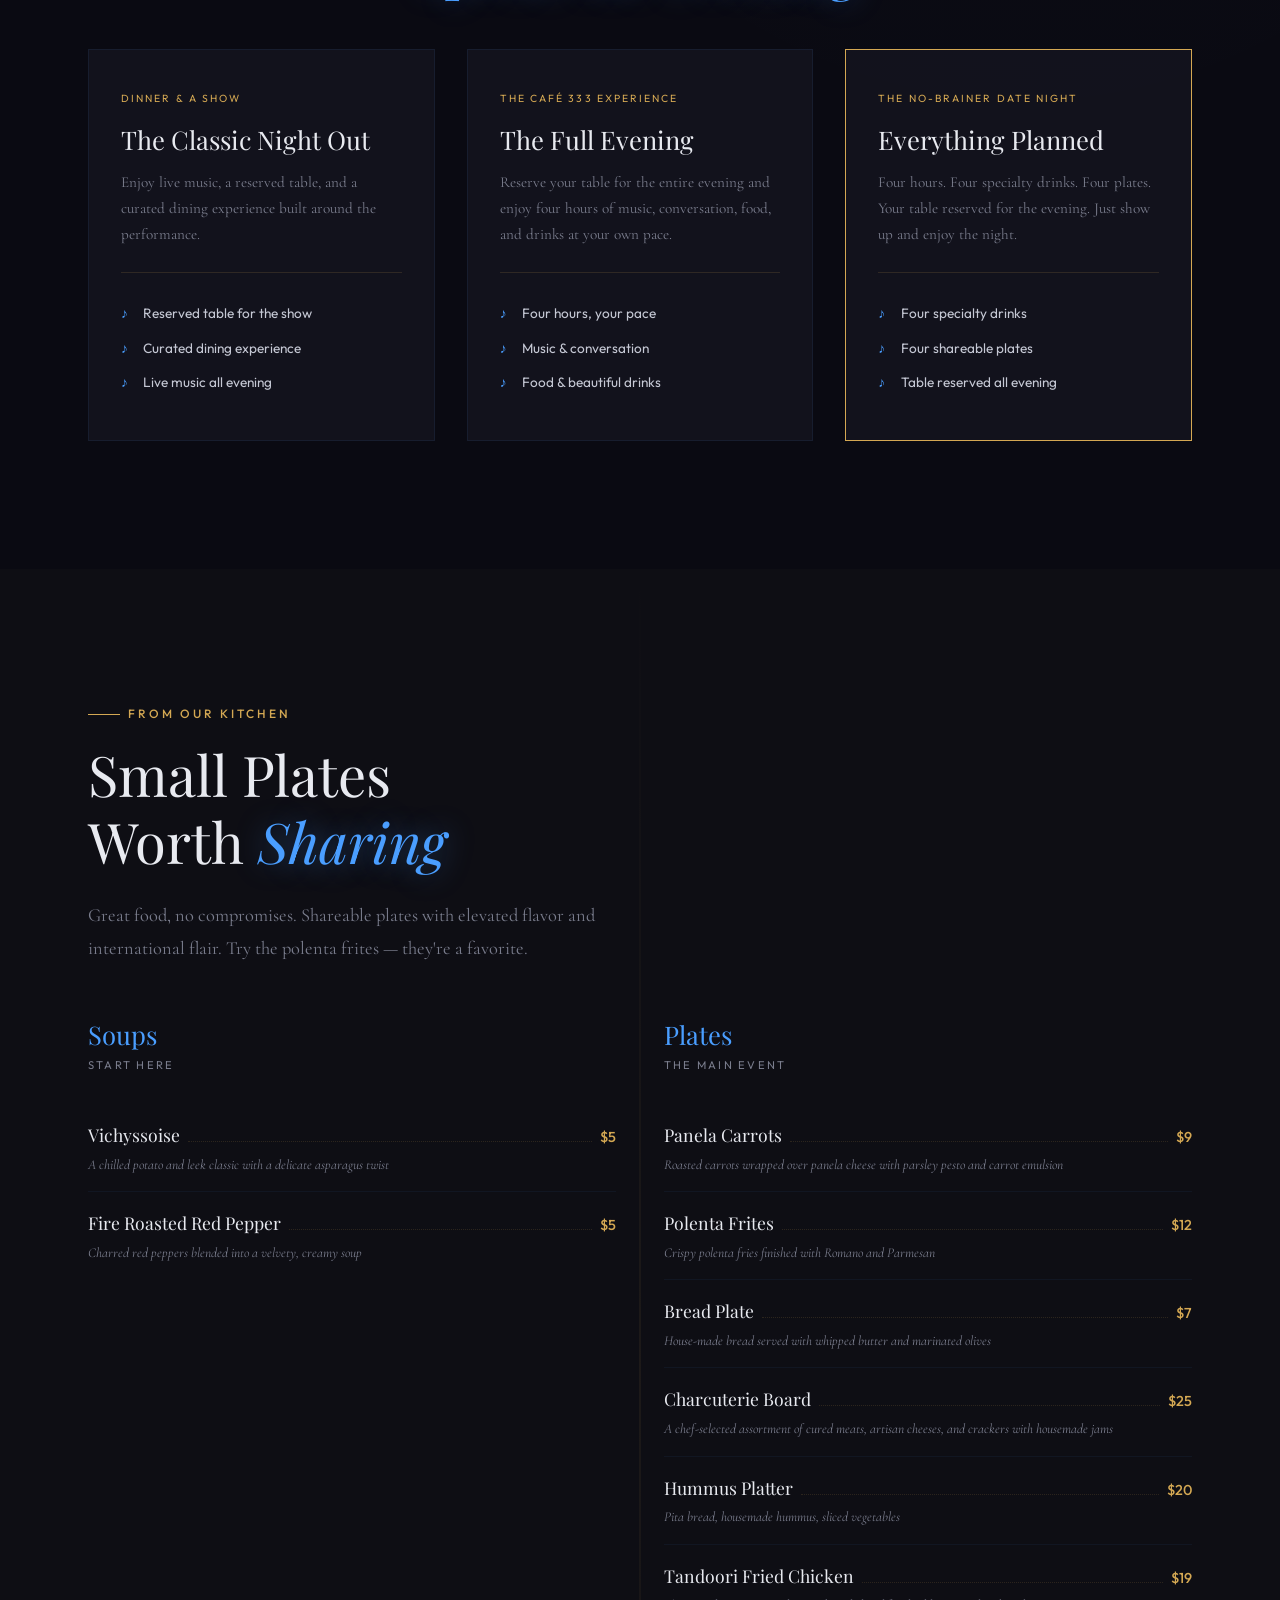
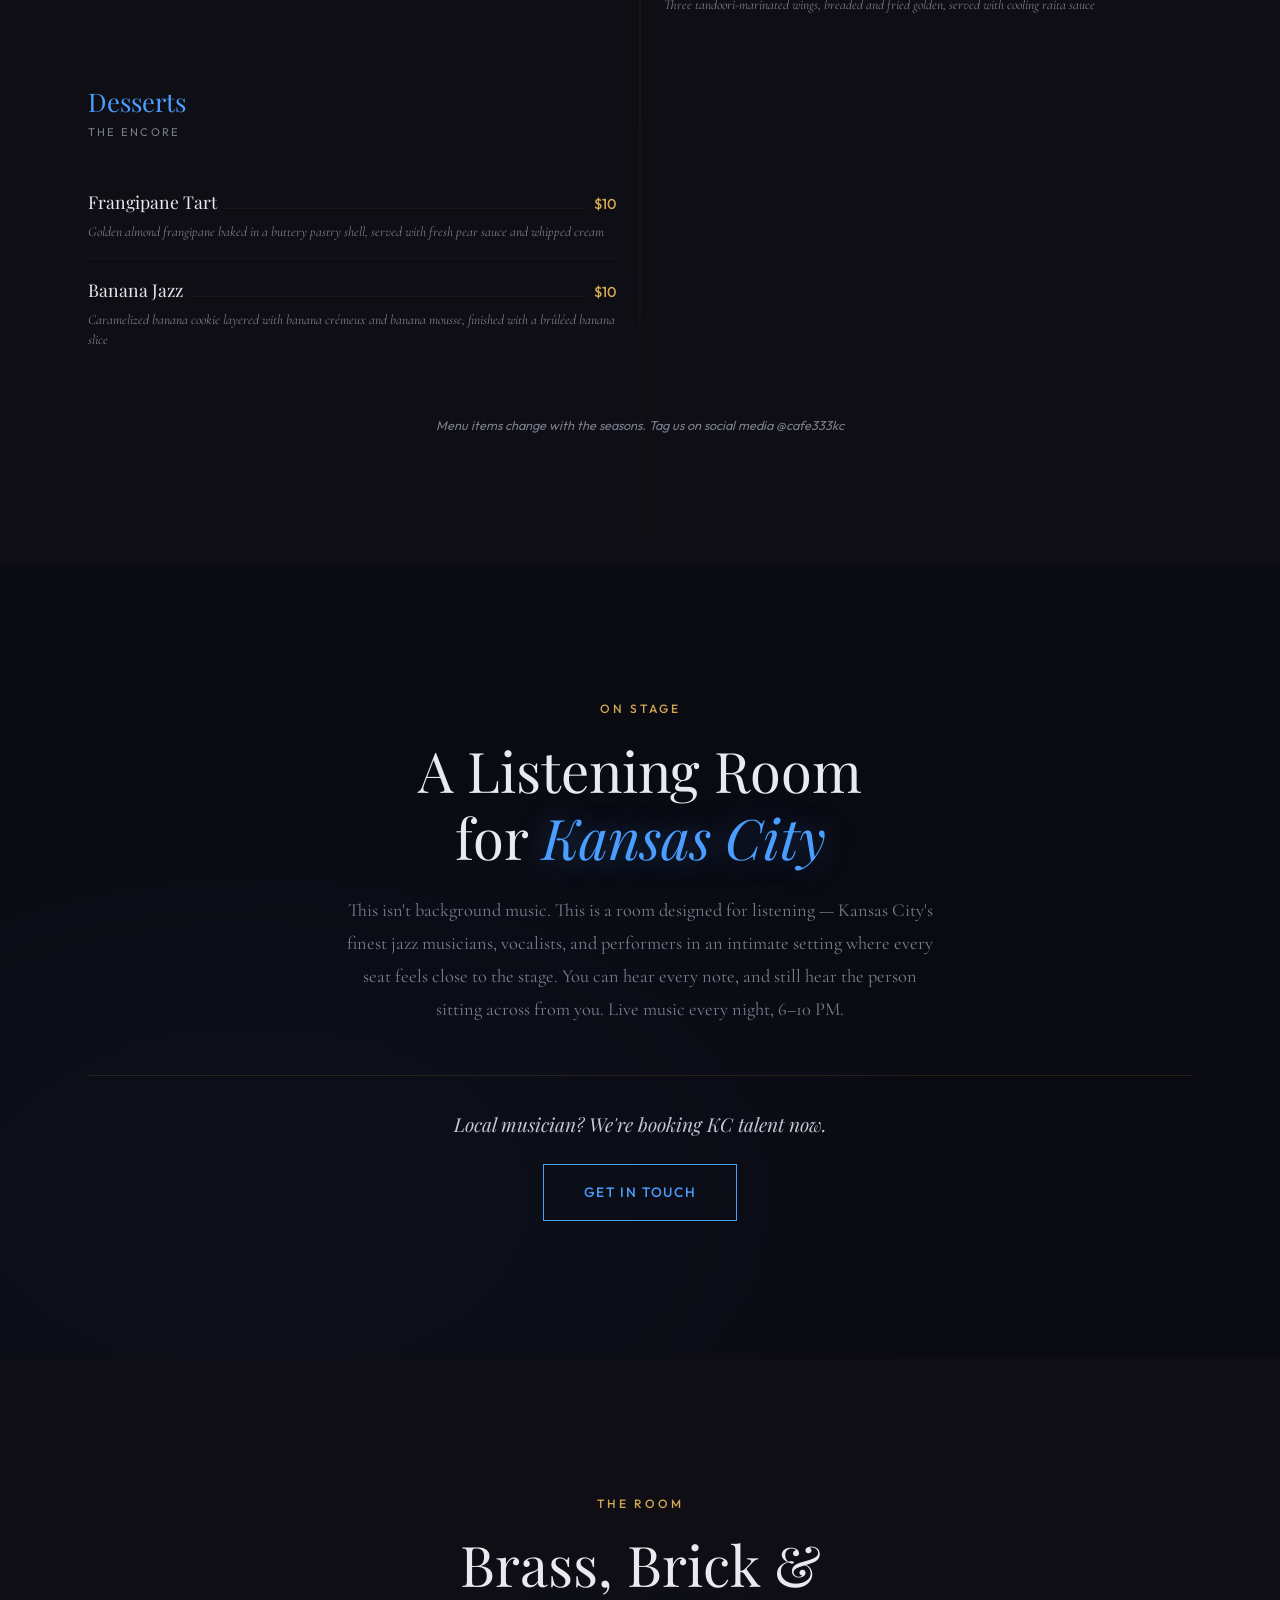
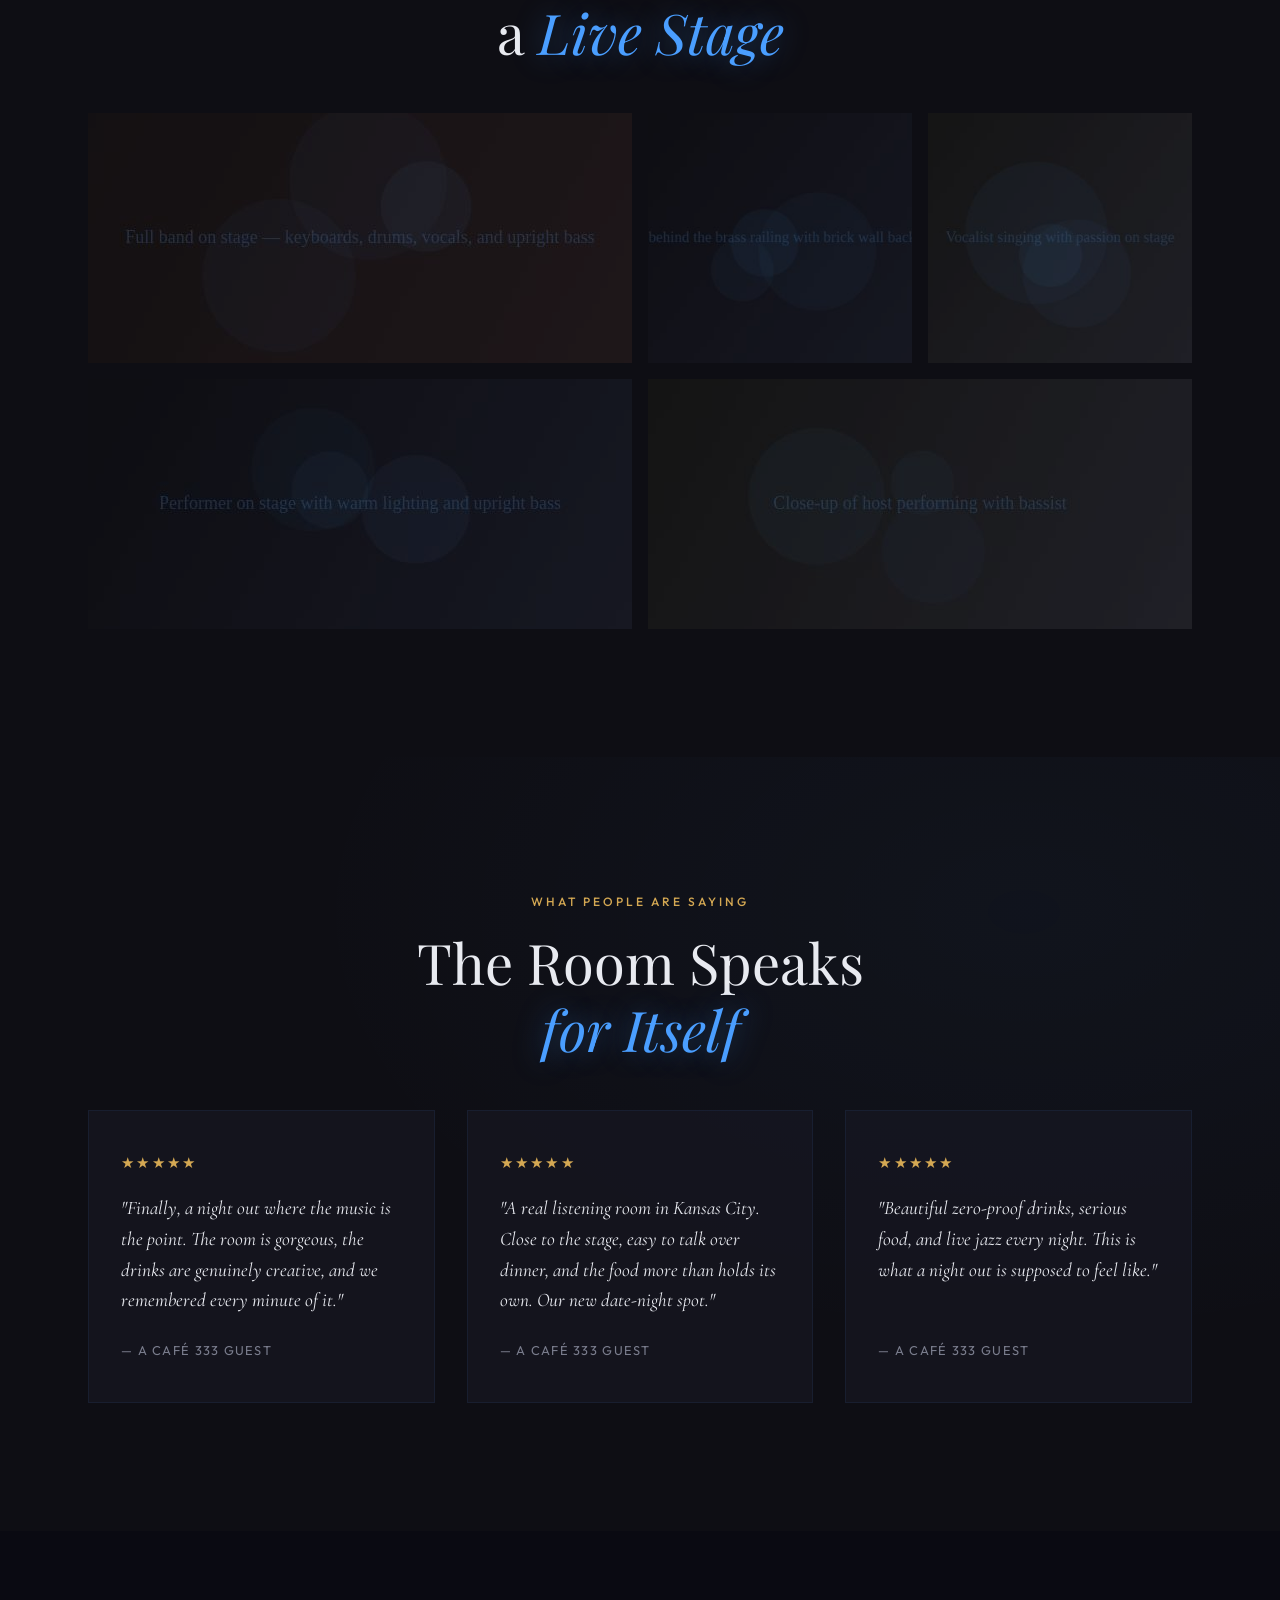
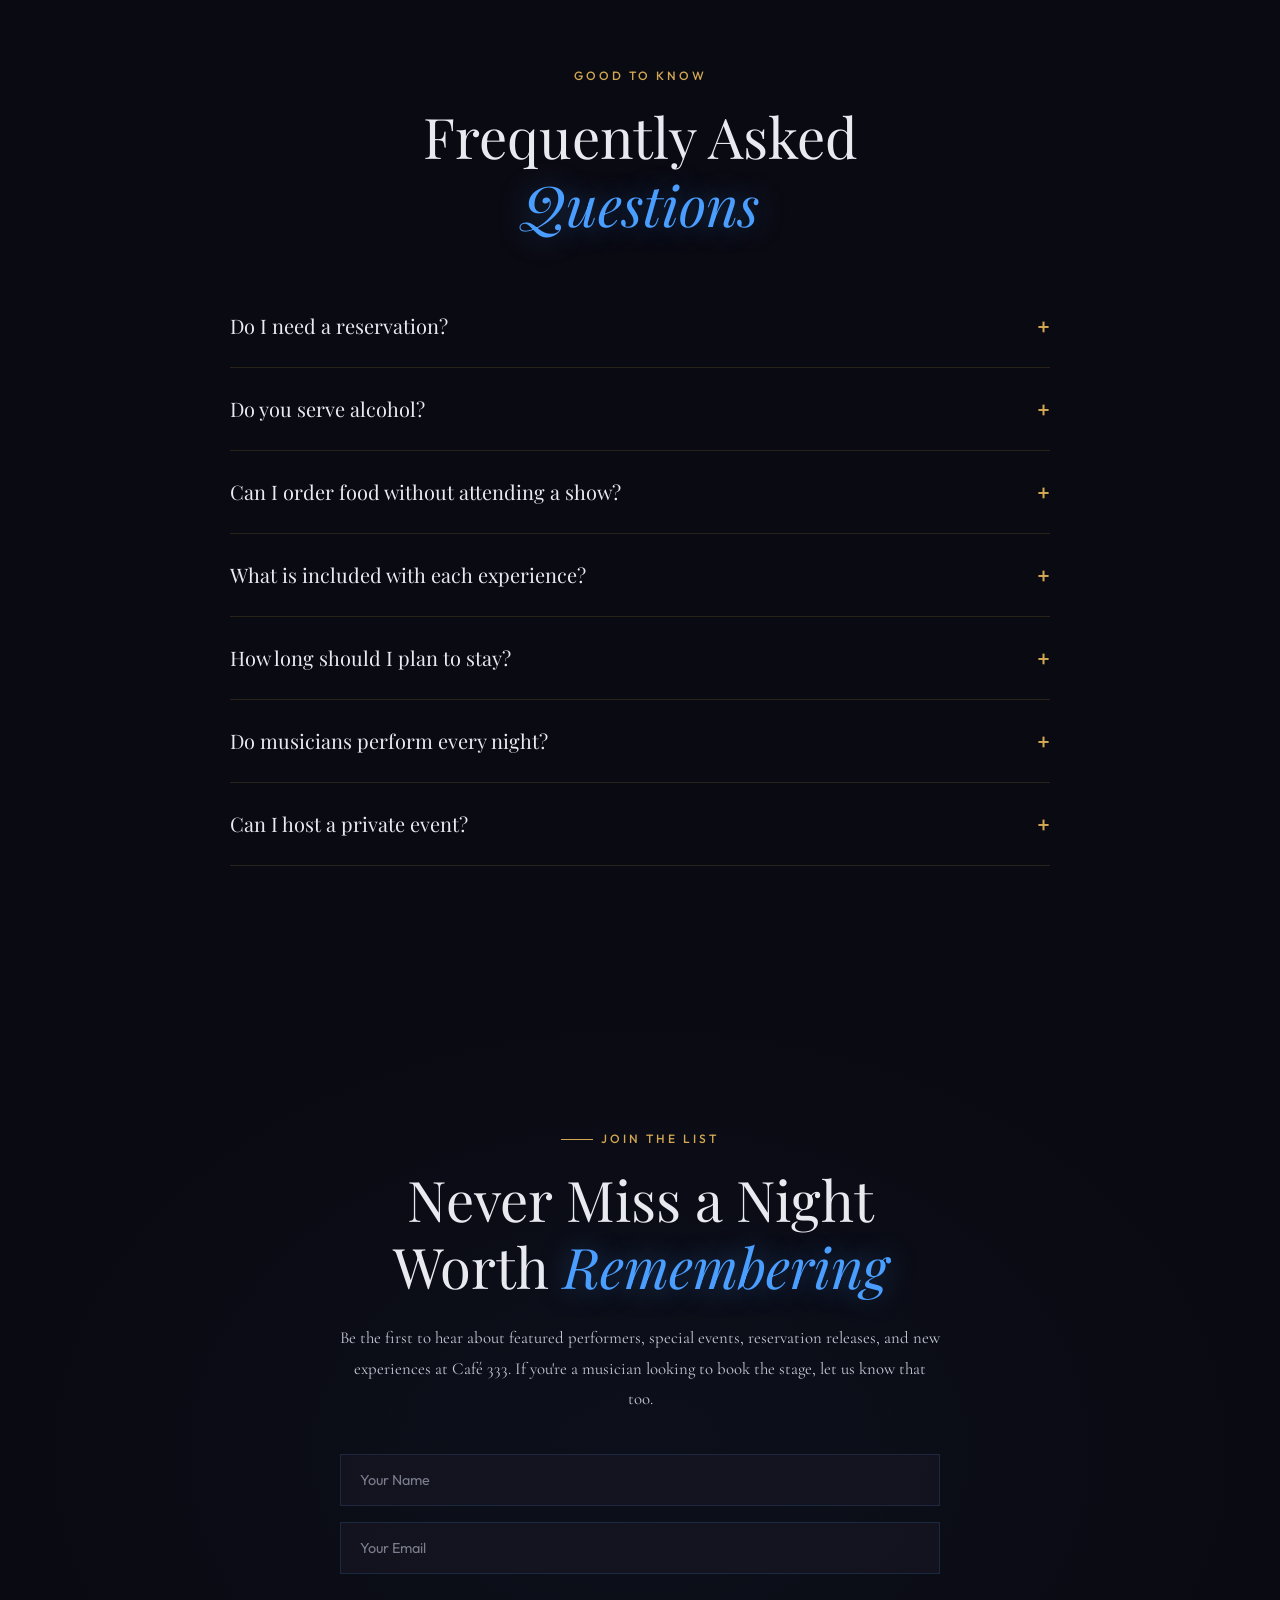
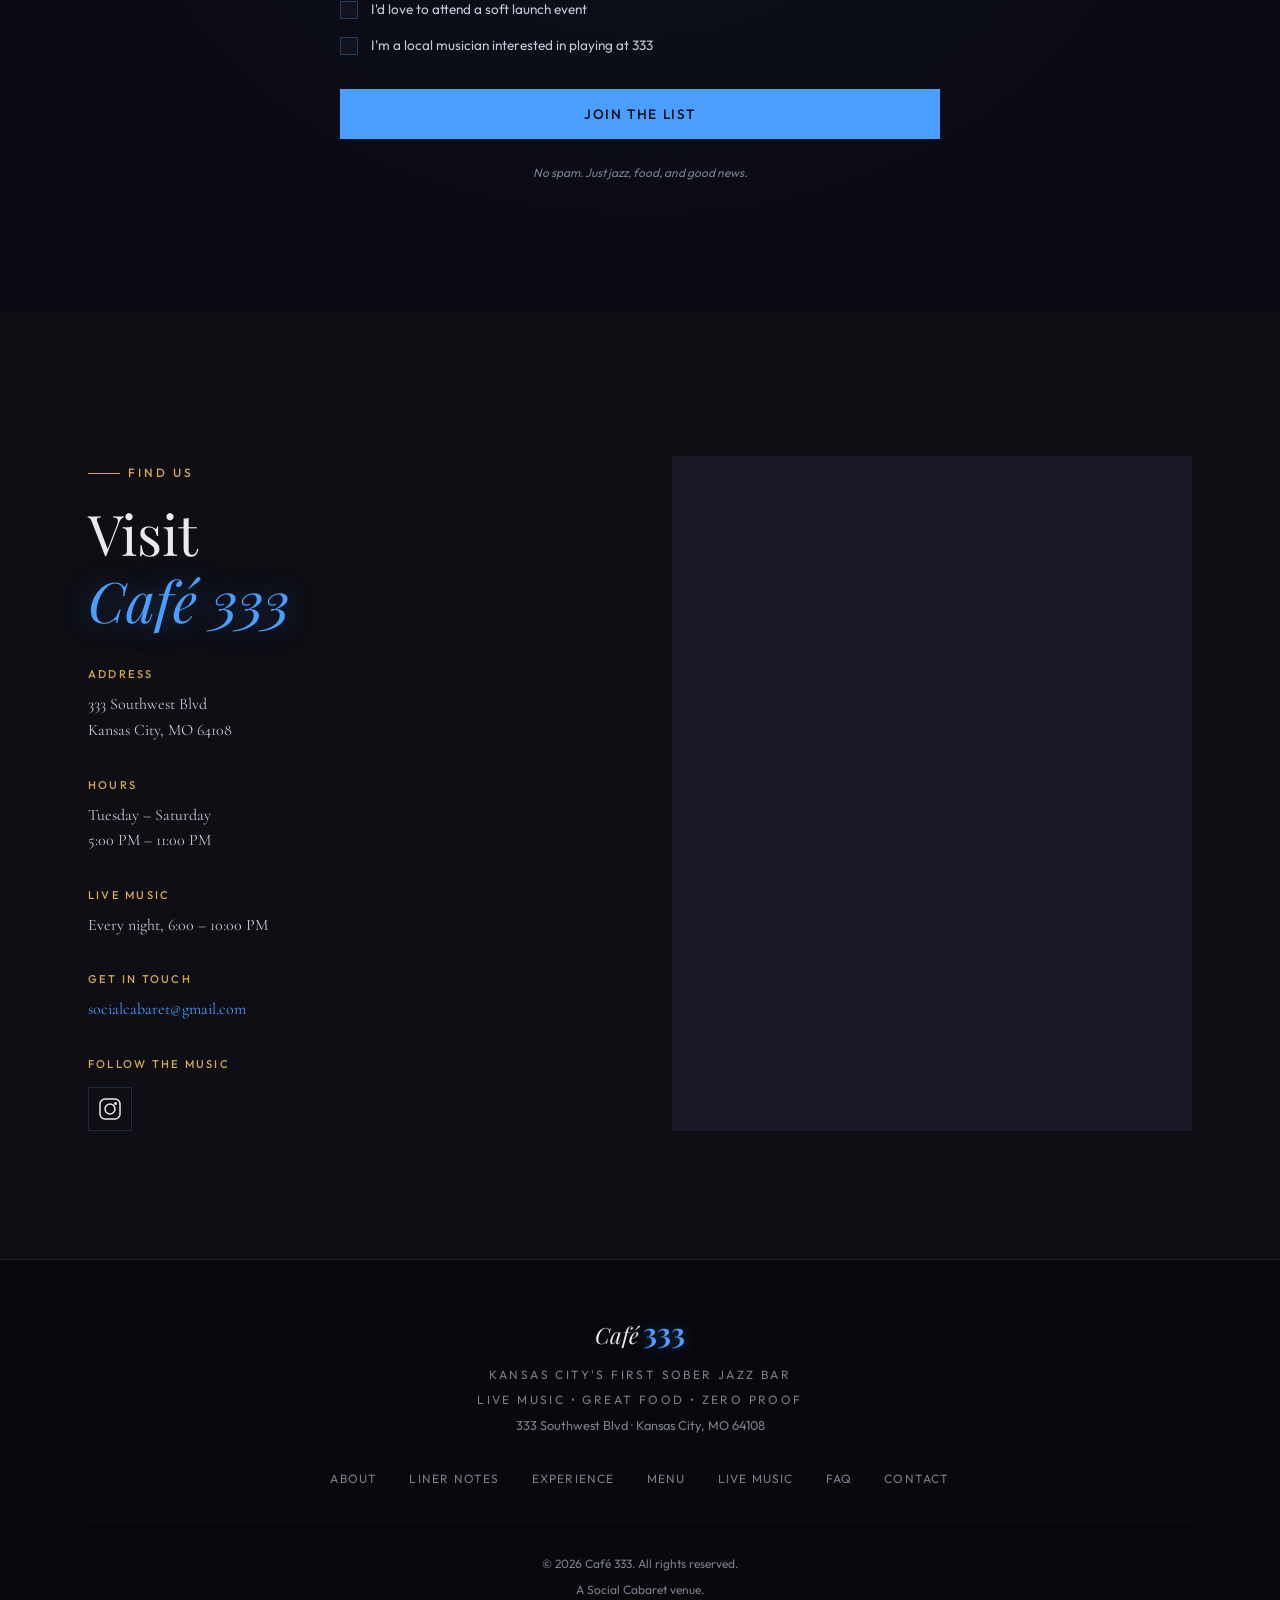
==== commit fa7ebec9: "Wire live Featurable Google reviews widget with real ID" ====
--- a/index.html
+++ b/index.html
@@ -415,21 +415,10 @@
   <!-- ═══════════════════════════════════════════ -->
   <!-- SOCIAL PROOF — LIVE GOOGLE REVIEWS          -->
   <!-- ═══════════════════════════════════════════ -->
-  <!-- ┌─────────────────────────────────────────────────────────────┐
-       │  HOW TO GO LIVE WITH REAL GOOGLE REVIEWS (one-time, ~5 min): │
-       │                                                             │
-       │  1. Go to https://featurable.com and sign up (free, no card)│
-       │  2. Connect your Google Business Profile for "Café 333"     │
-       │  3. Create a widget, choose a layout, and copy the WIDGET ID│
-       │     (looks like: 8a1b2c3d-4e5f-...)                         │
-       │  4. Paste that ID in TWO places below where you see          │
-       │     REPLACE_WITH_WIDGET_ID                                  │
-       │  5. Save + push. Live Google reviews replace the fallback   │
-       │     cards automatically and refresh themselves daily.       │
-       │                                                             │
-       │  Until then, the 3 fallback cards below stay visible so the │
-       │  section never looks empty.                                 │
-       └─────────────────────────────────────────────────────────────┘ -->
+  <!-- Live Google reviews via Featurable (widget ca1465e2-...).
+       Reviews auto-refresh daily. The fallback cards inside the mount div
+       stay visible until the widget script loads / if it ever fails to. -->
+
   <section id="reviews" class="section social-proof">
     <div class="container">
       <div class="section-header section-header--center">
@@ -438,9 +427,9 @@
       </div>
 
       <!-- Featurable live Google reviews widget mount.
-           When the widget ID is valid, Featurable replaces the fallback
-           content inside this div with live reviews. -->
-      <div id="featurable-widget" data-featurable-async data-widget-id="REPLACE_WITH_WIDGET_ID">
+           Featurable replaces the fallback content inside this div with
+           live reviews once its script loads. -->
+      <div id="featurable-ca1465e2-45ba-4152-8e99-91b3c92fff55" data-featurable-async>
         <!-- FALLBACK (shown until a valid widget ID is set above) -->
         <div class="testimonial-grid">
           <article class="testimonial">
@@ -632,8 +621,7 @@
   <div class="floating-notes" aria-hidden="true" id="floatingNotes"></div>
 
   <script src="js/main.js"></script>
-  <!-- Featurable: live Google reviews loader. Activates only once a real
-       widget ID is set on #featurable-widget (see Social Proof section). -->
-  <script src="https://featurable.com/assets/bundle.js" charset="utf-8" defer></script>
+  <!-- Featurable: live Google reviews loader (see Social Proof section). -->
+  <script src="https://cdn.featurable.com/widget/v2/embed.js" defer charset="UTF-8"></script>
 </body>
 </html>
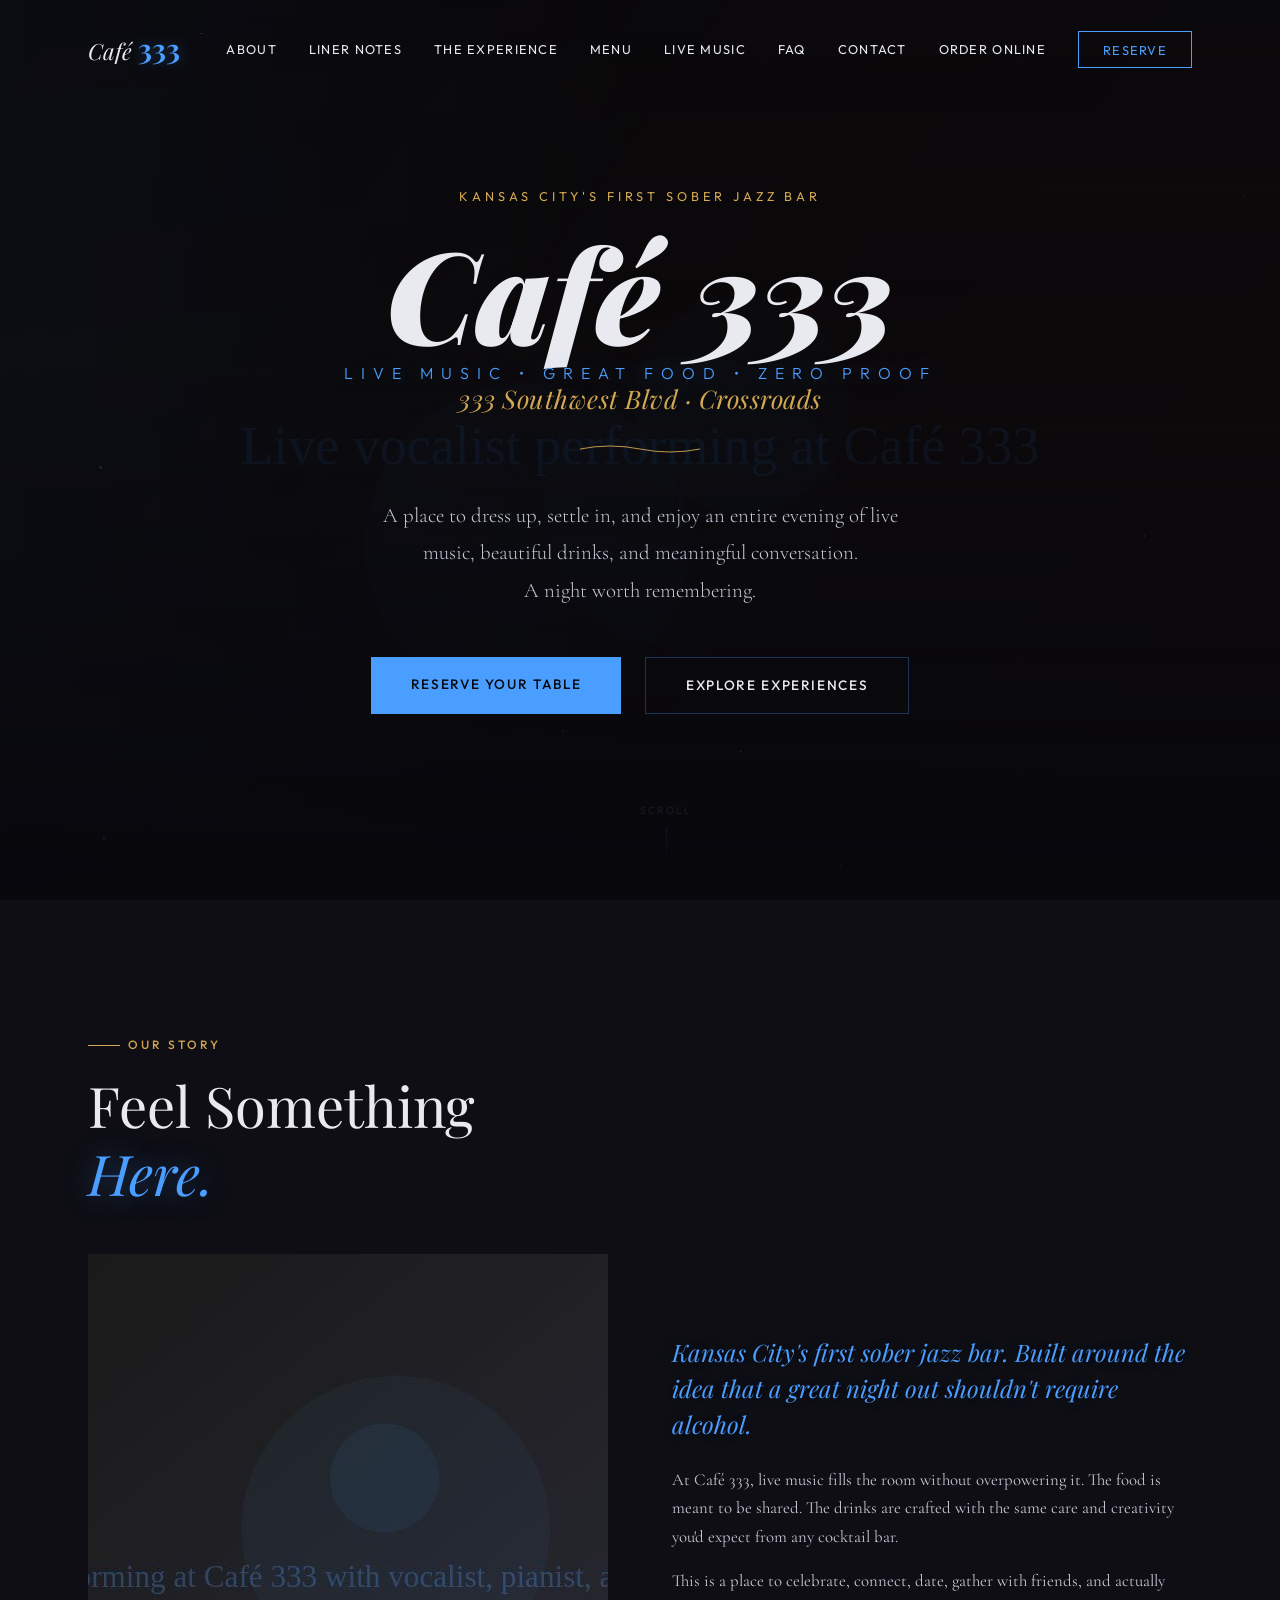
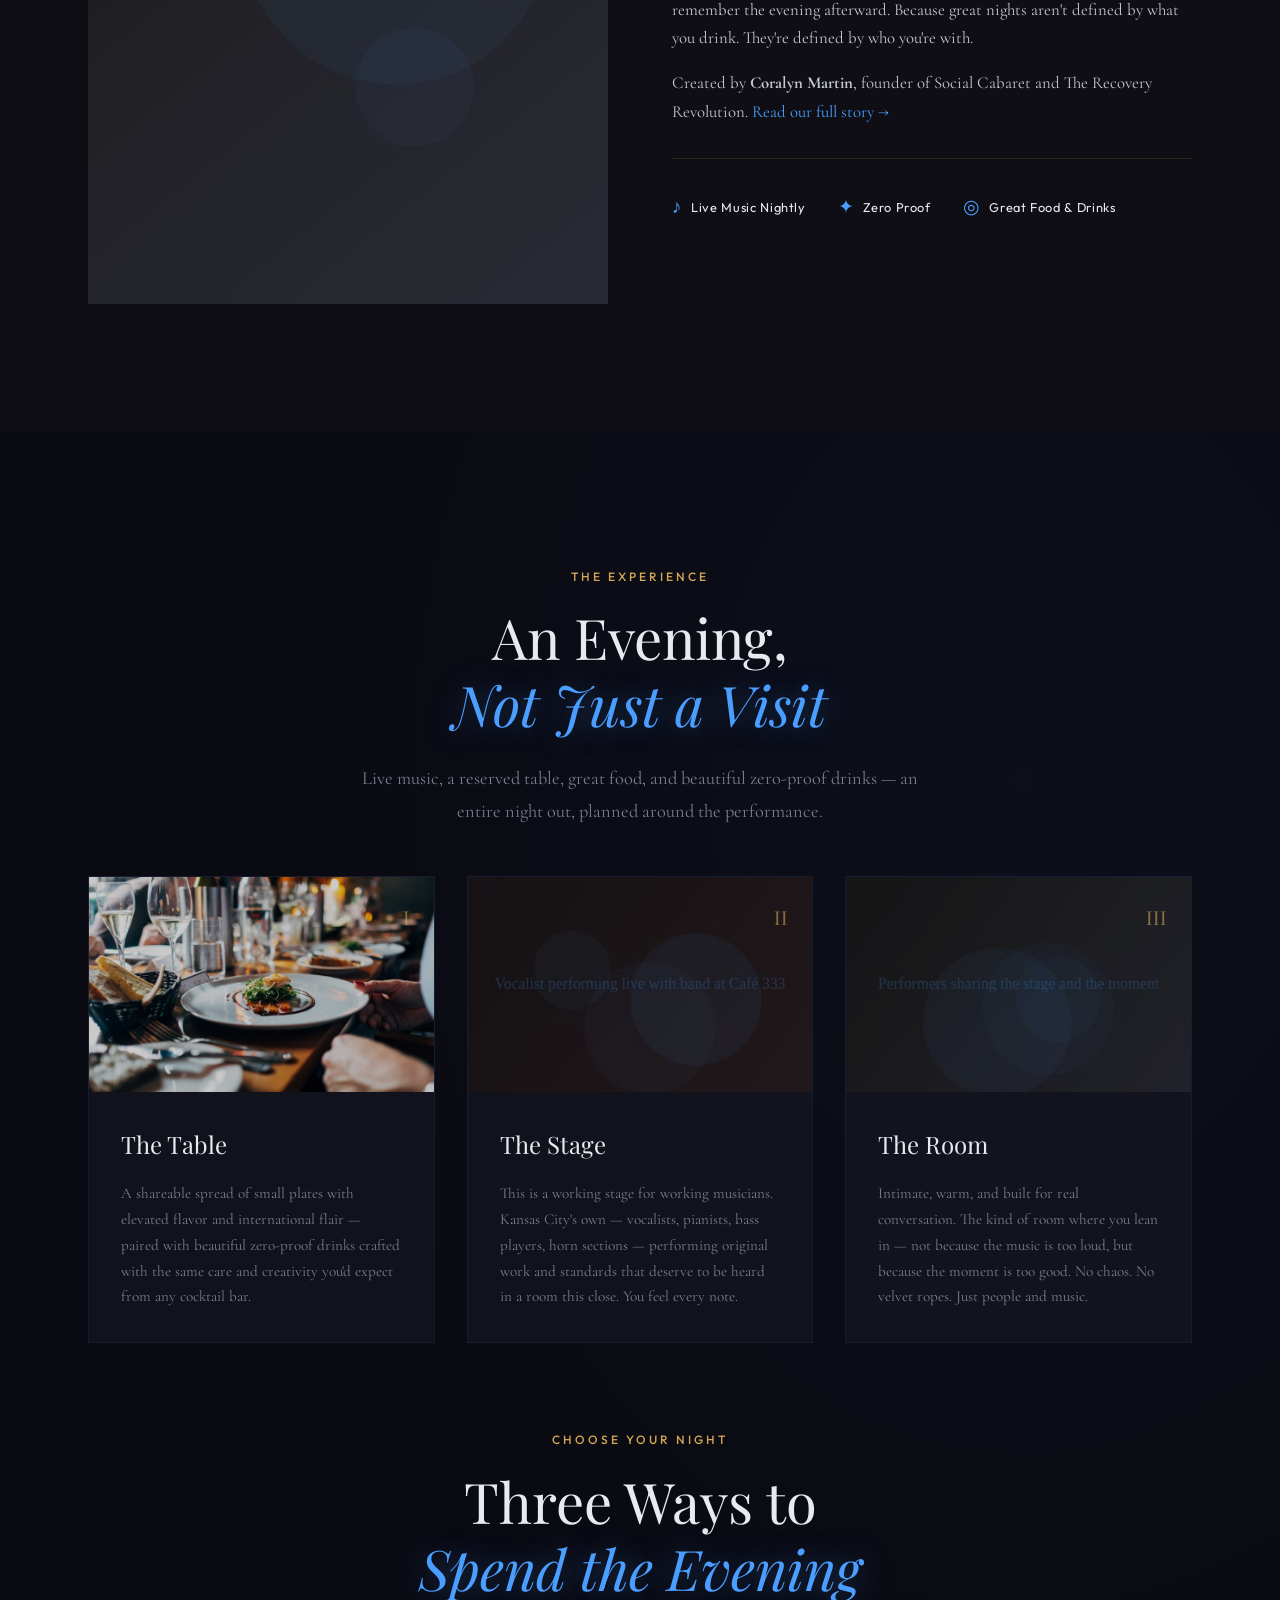
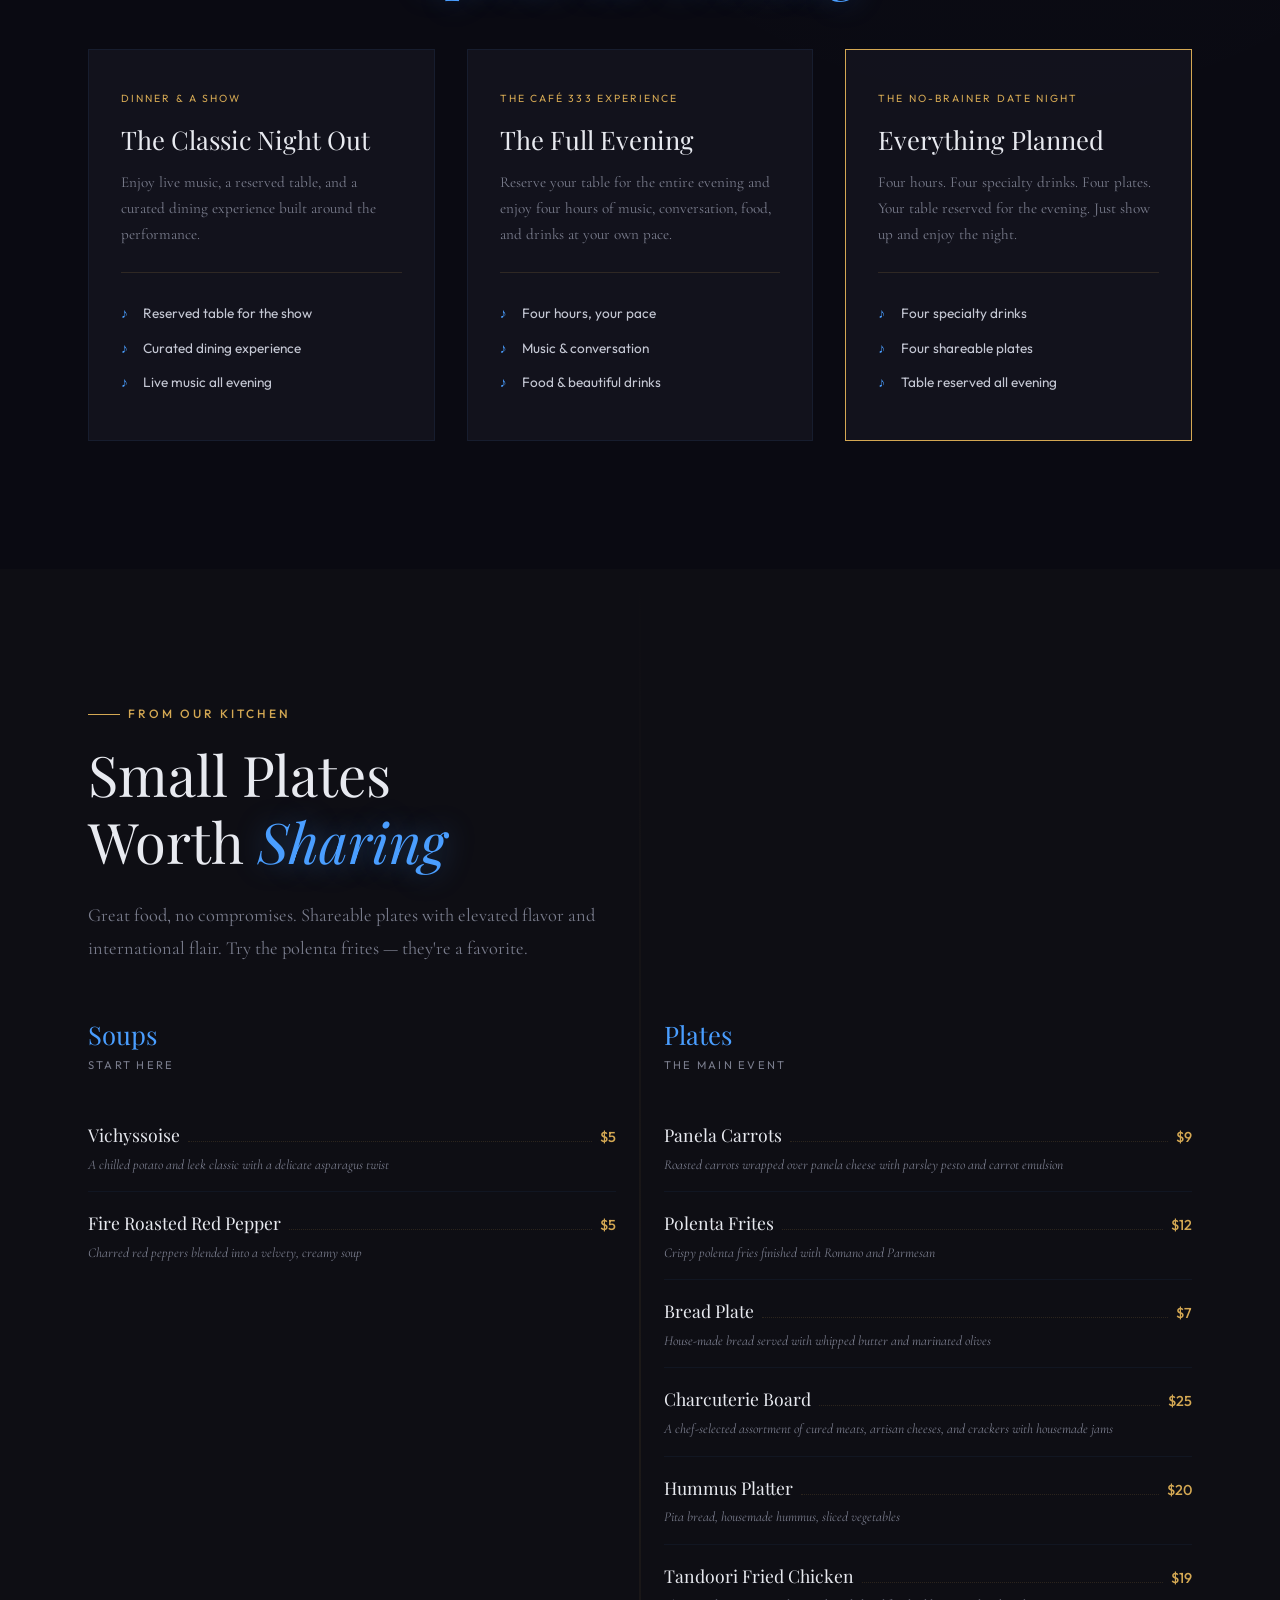
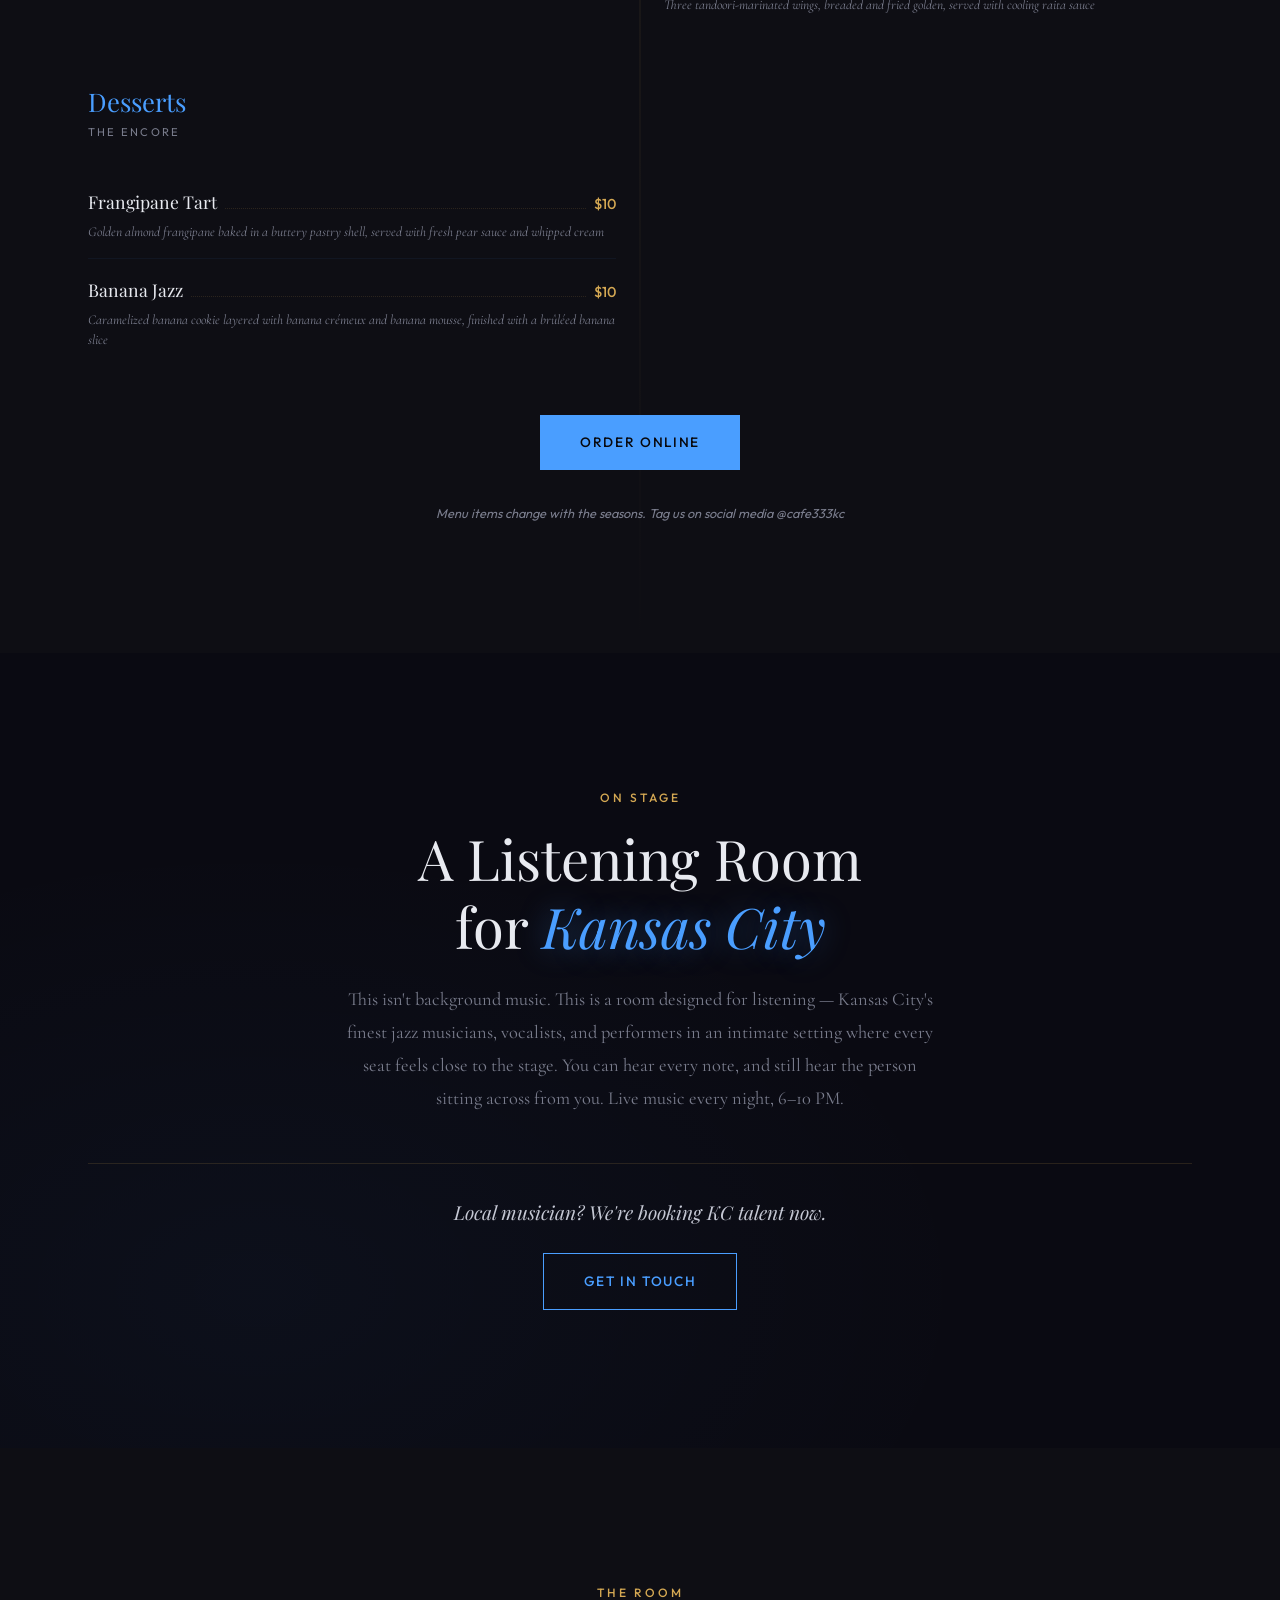
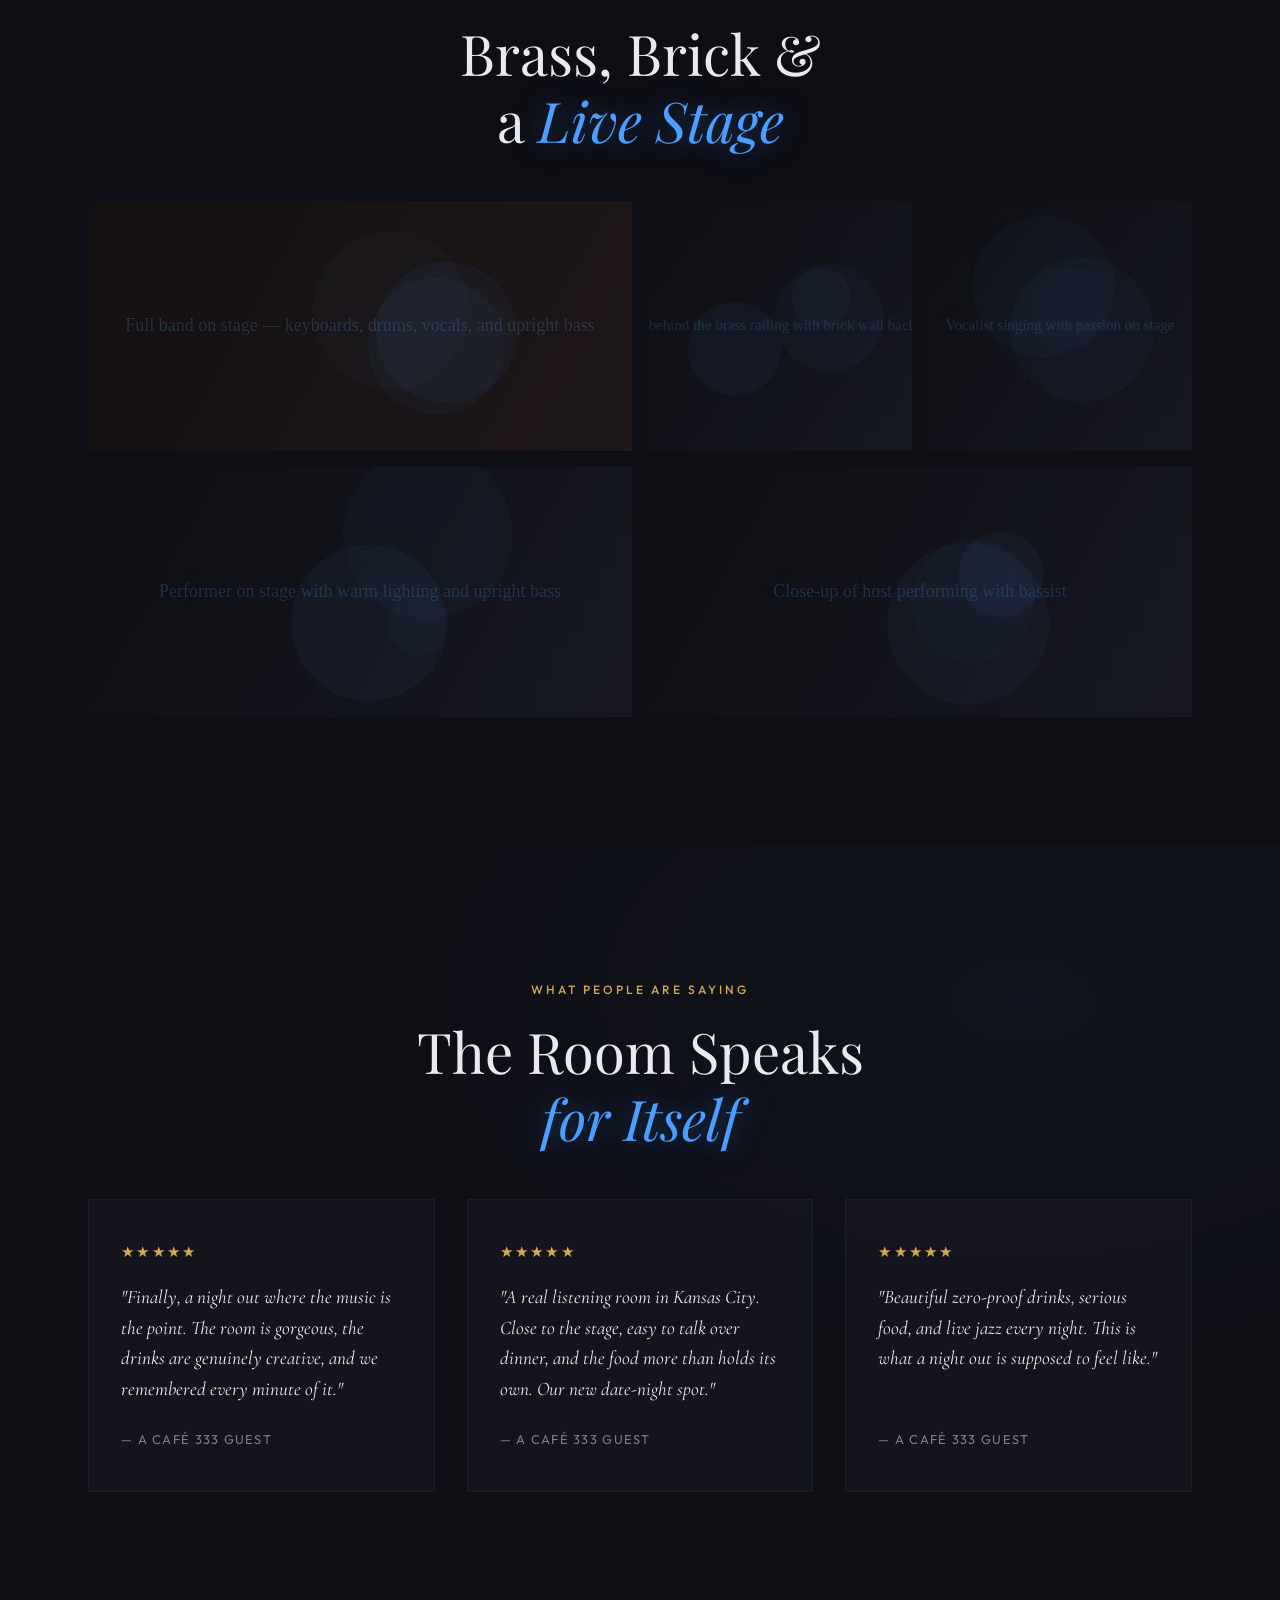
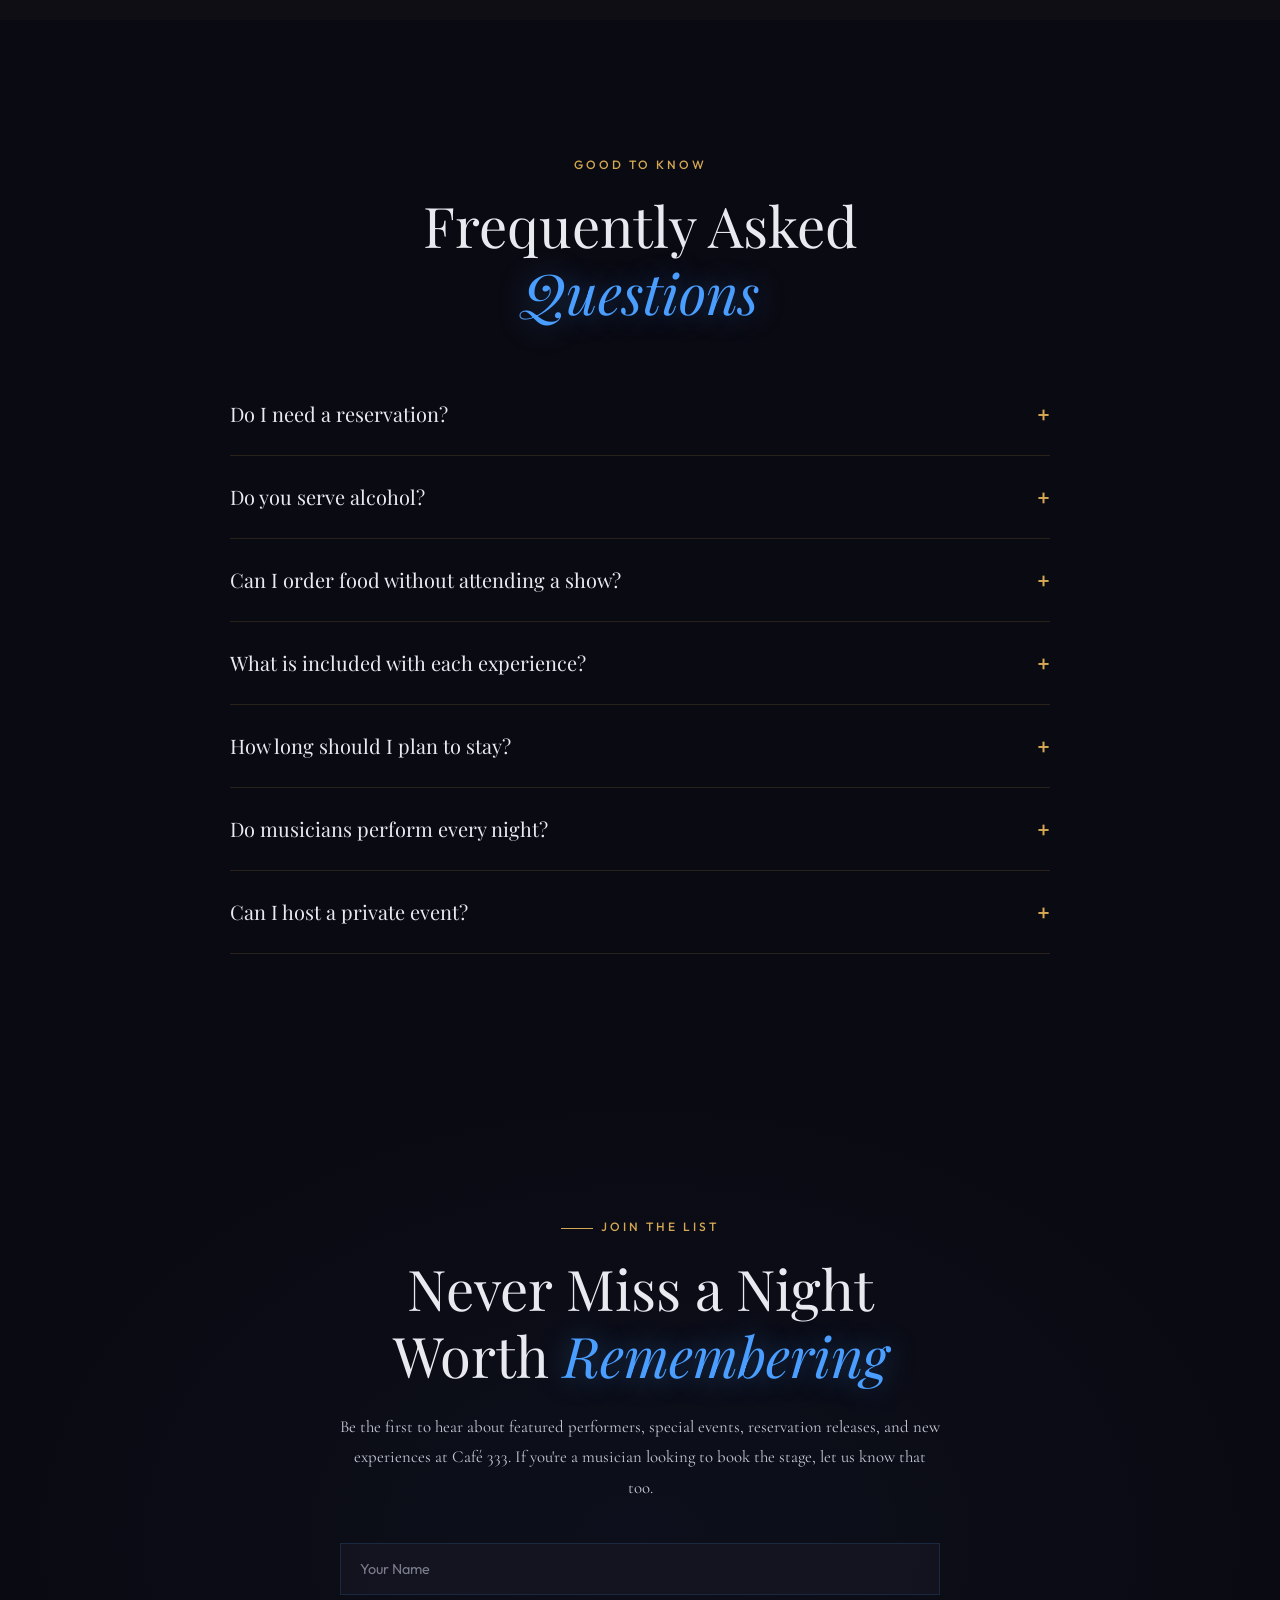
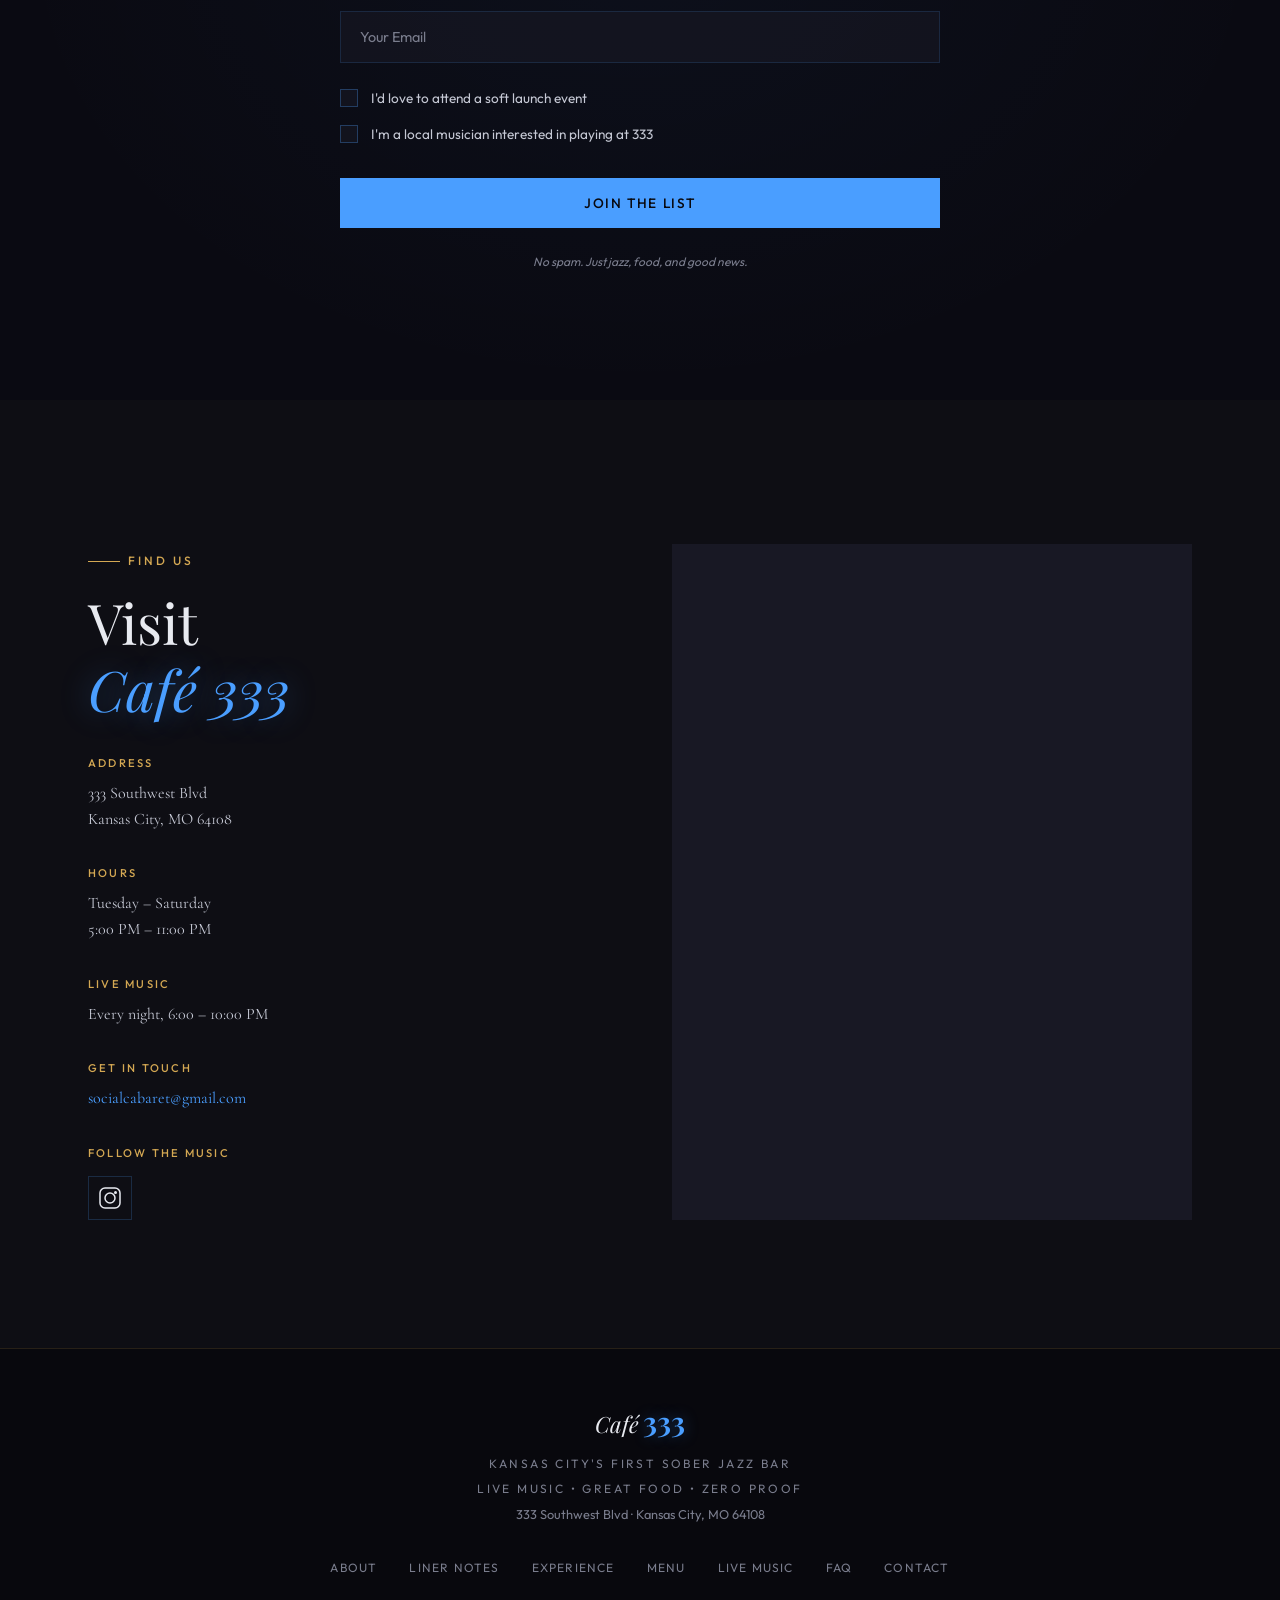
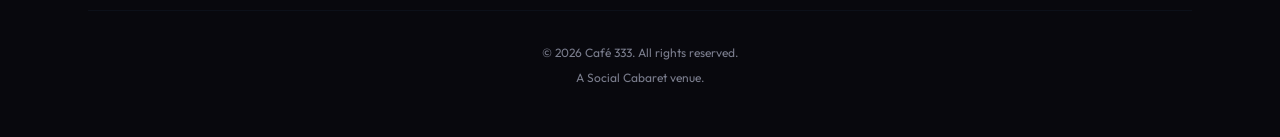
==== commit 58c95dbc: "Add Order Online button (Toast) in nav and menu section" ====
--- a/index.html
+++ b/index.html
@@ -90,6 +90,7 @@
         <li><a href="#performances">Live Music</a></li>
         <li><a href="#faq">FAQ</a></li>
         <li><a href="#contact">Contact</a></li>
+        <li><a href="https://order.toasttab.com/online/cafe-333-333-southwest-boulevard" target="_blank" rel="noopener">Order Online</a></li>
         <li><a href="https://socialcabaret.com/cafe333" target="_blank" rel="noopener" class="nav-cta">Reserve</a></li>
       </ul>
     </div>
@@ -357,6 +358,9 @@
           </div>
         </div>
       </div>
+      <div class="menu-cta">
+        <a href="https://order.toasttab.com/online/cafe-333-333-southwest-boulevard" target="_blank" rel="noopener" class="btn btn-primary">Order Online</a>
+      </div>
       <p class="menu-note">Menu items change with the seasons. Tag us on social media @cafe333kc</p>
     </div>
   </section>
--- a/css/style.css
+++ b/css/style.css
@@ -809,9 +809,14 @@
   line-height: 1.5;
 }
 
+.menu-cta {
+  text-align: center;
+  margin-top: 3rem;
+}
+
 .menu-note {
   text-align: center;
-  margin-top: 3rem;
+  margin-top: 1.5rem;
   font-family: var(--font-ui);
   font-size: 0.8rem;
   color: var(--slate);
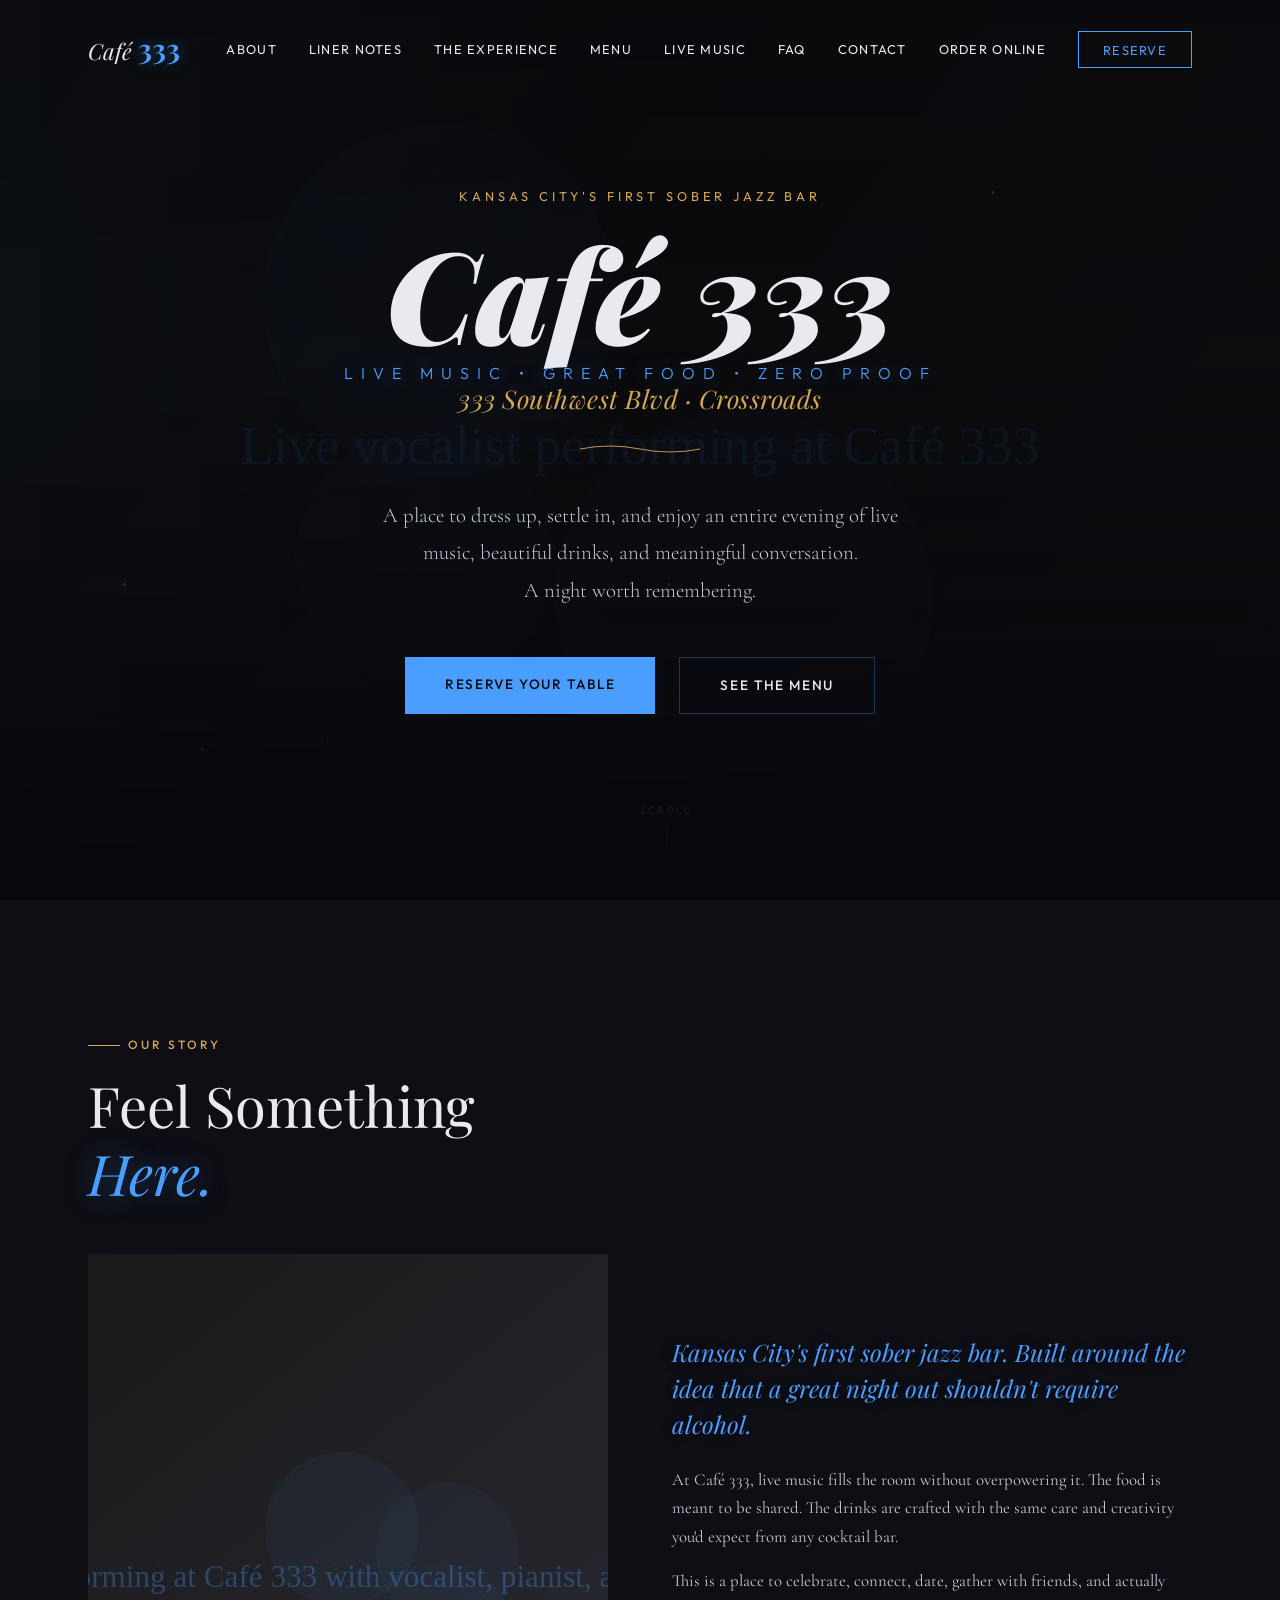
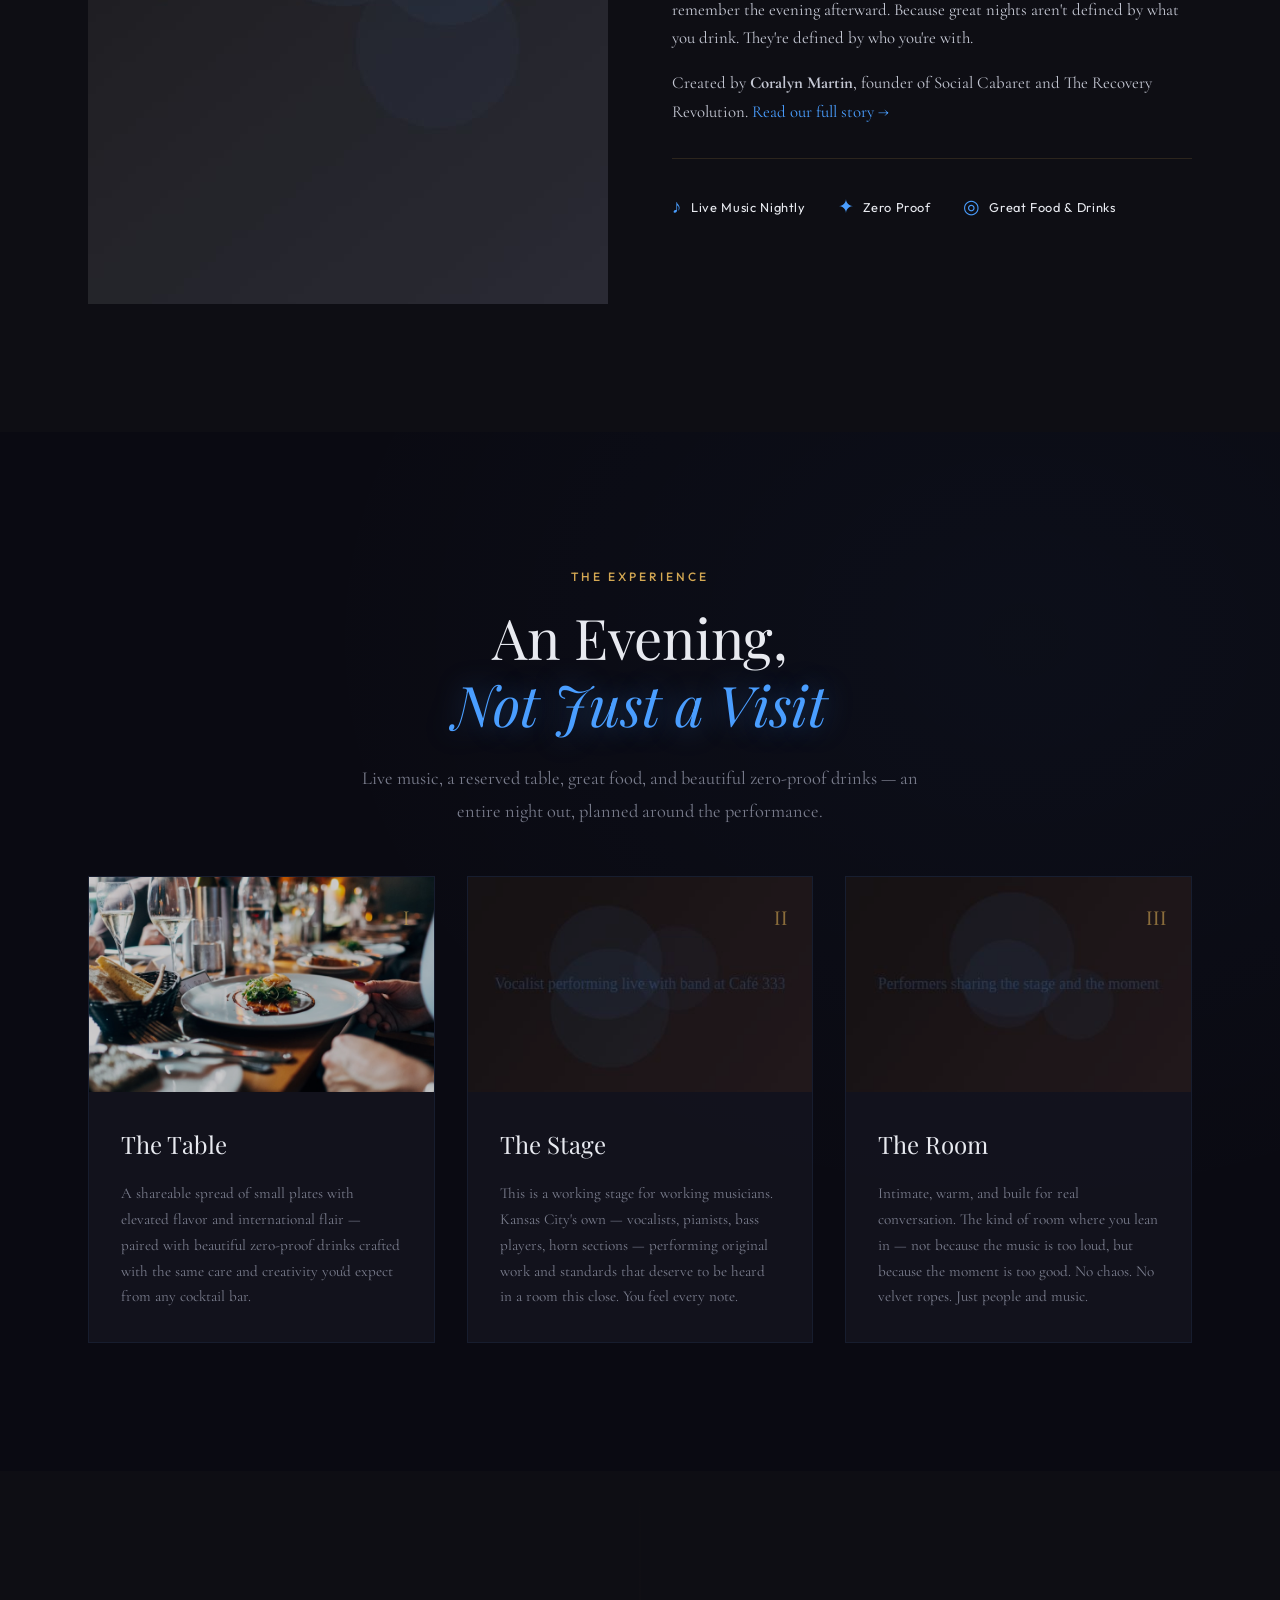
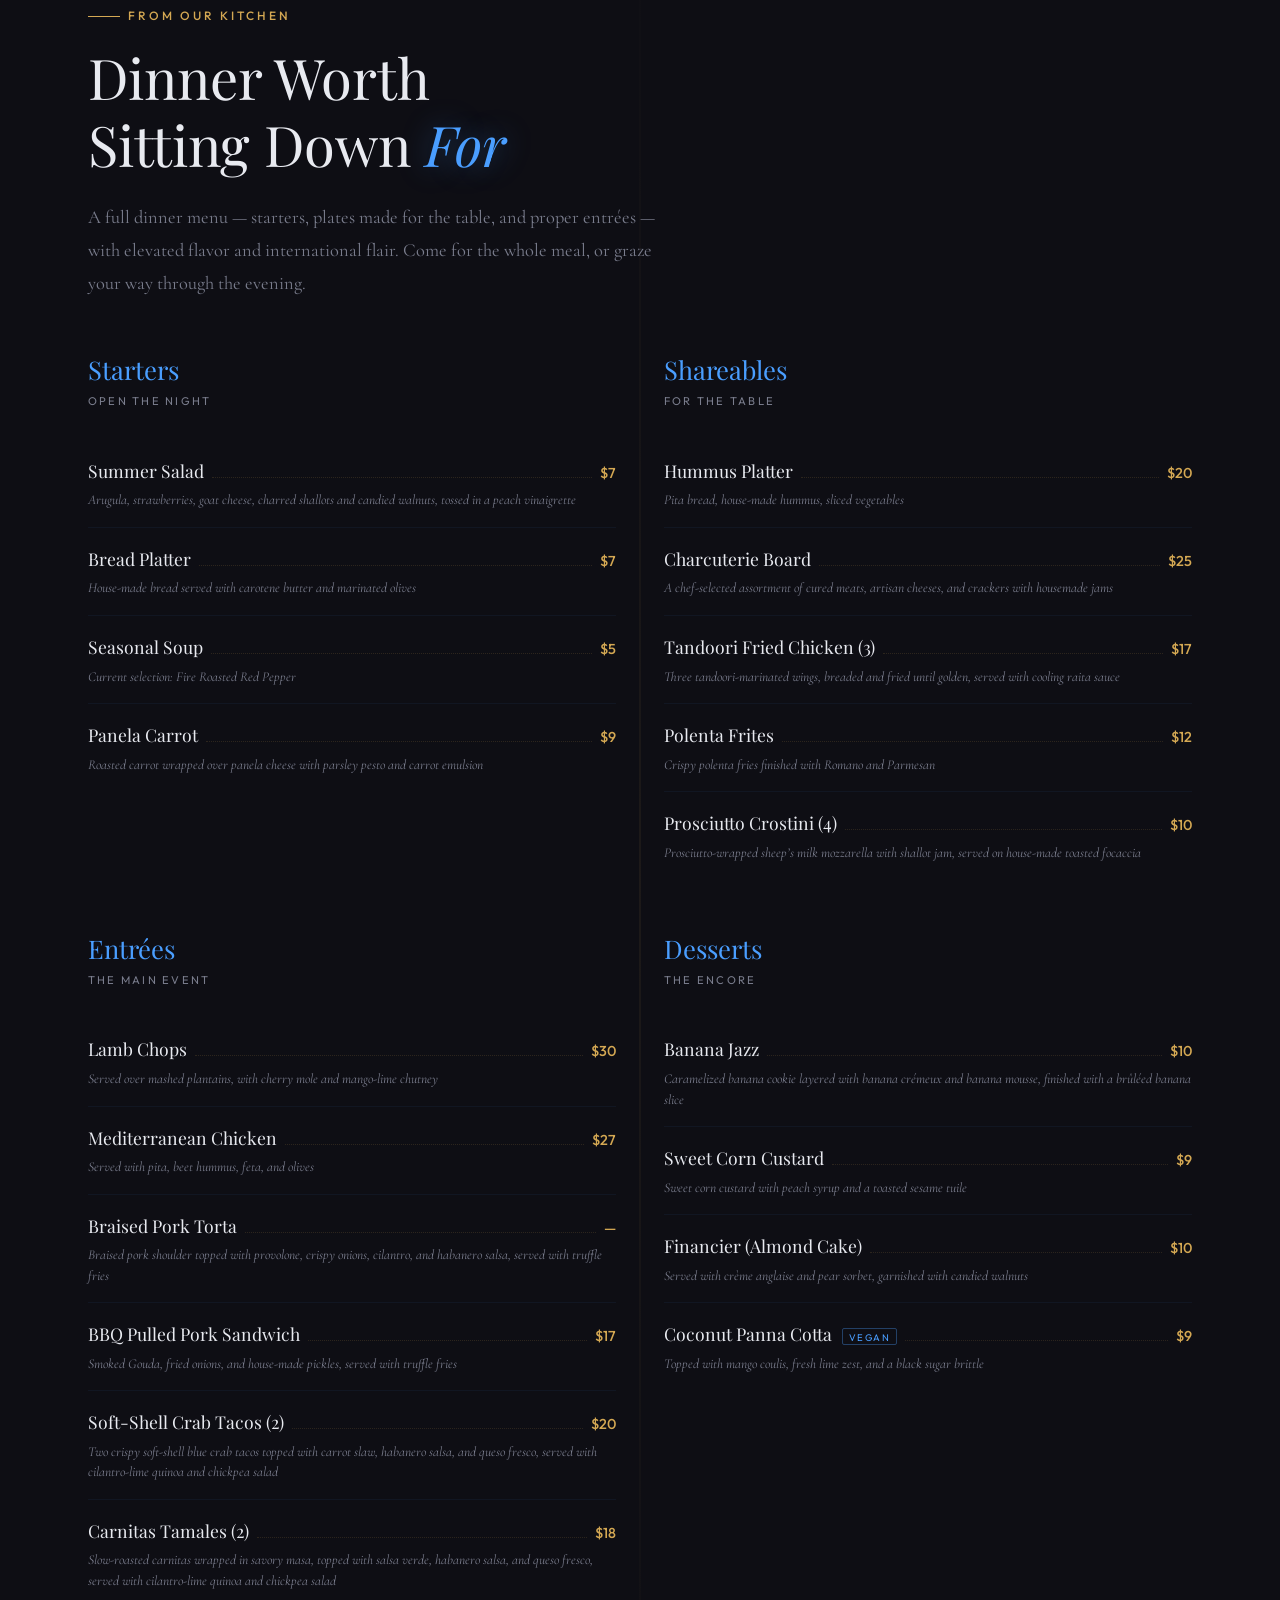
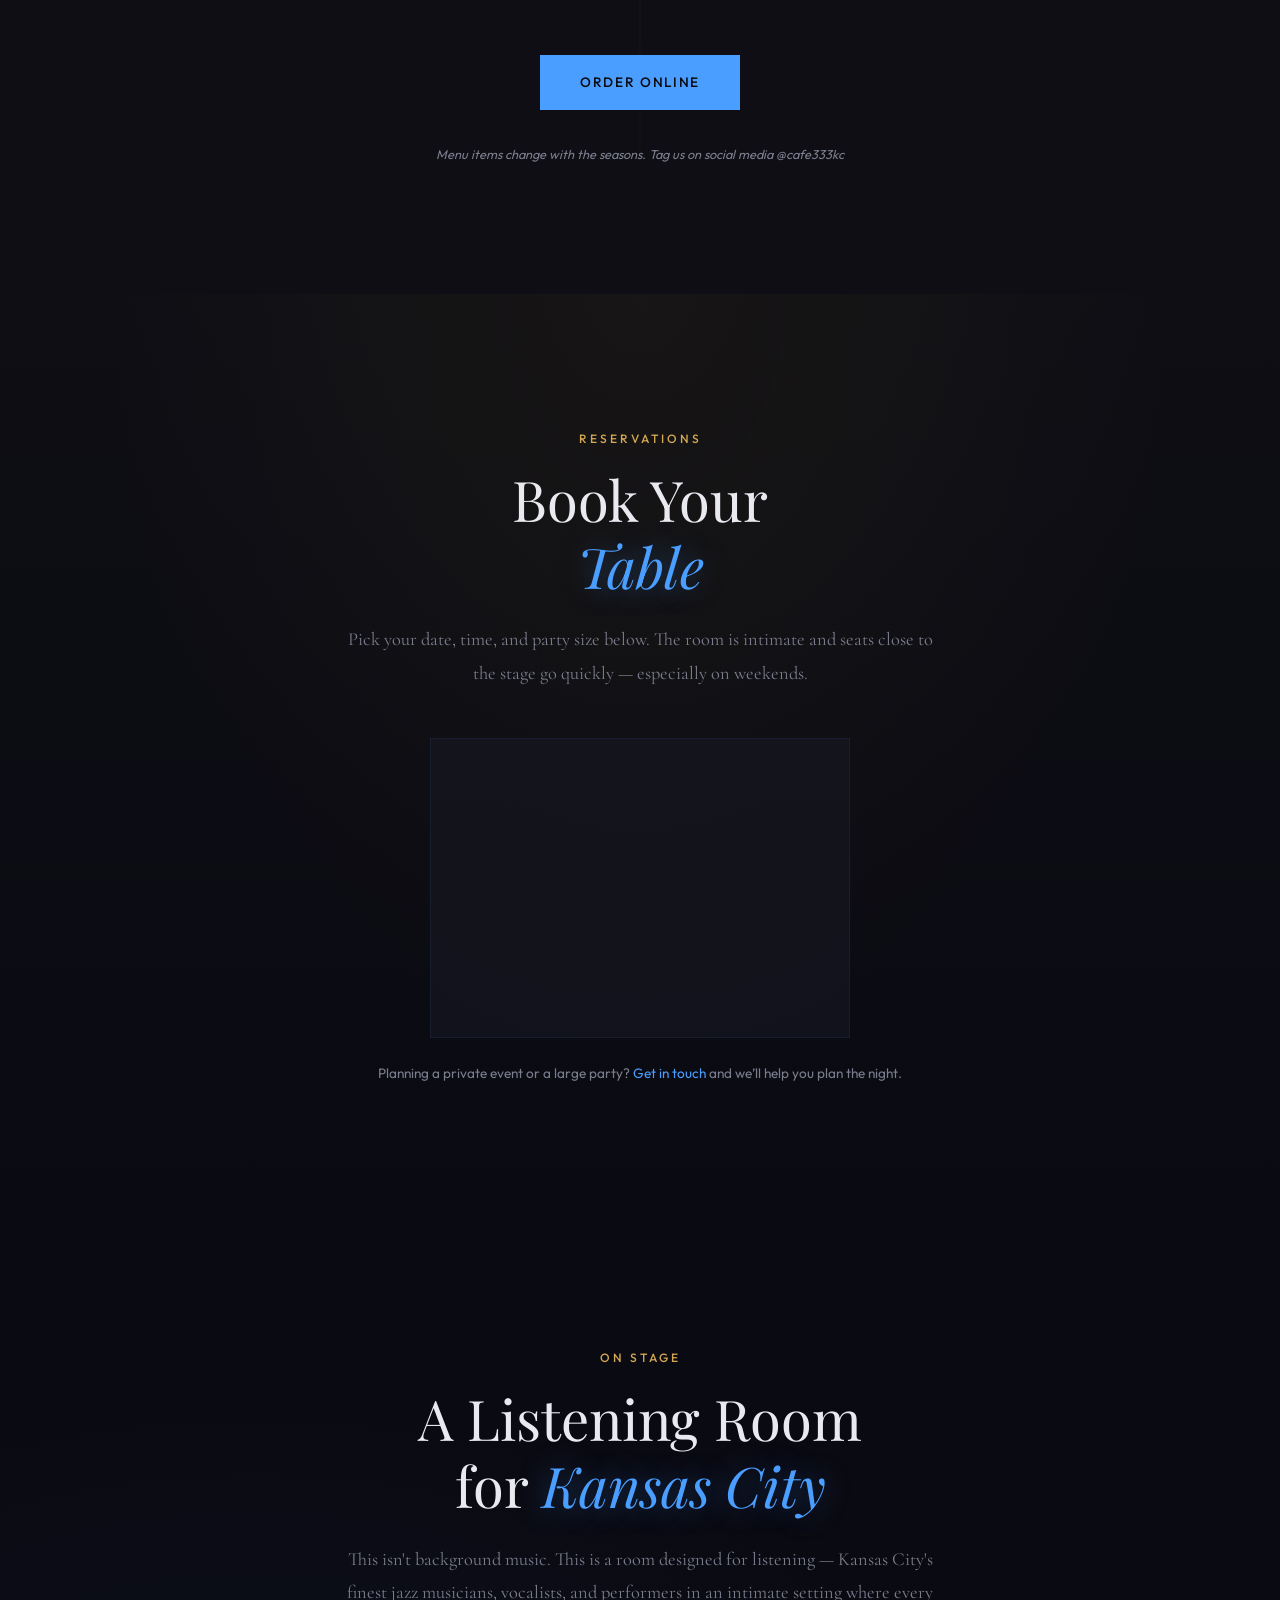
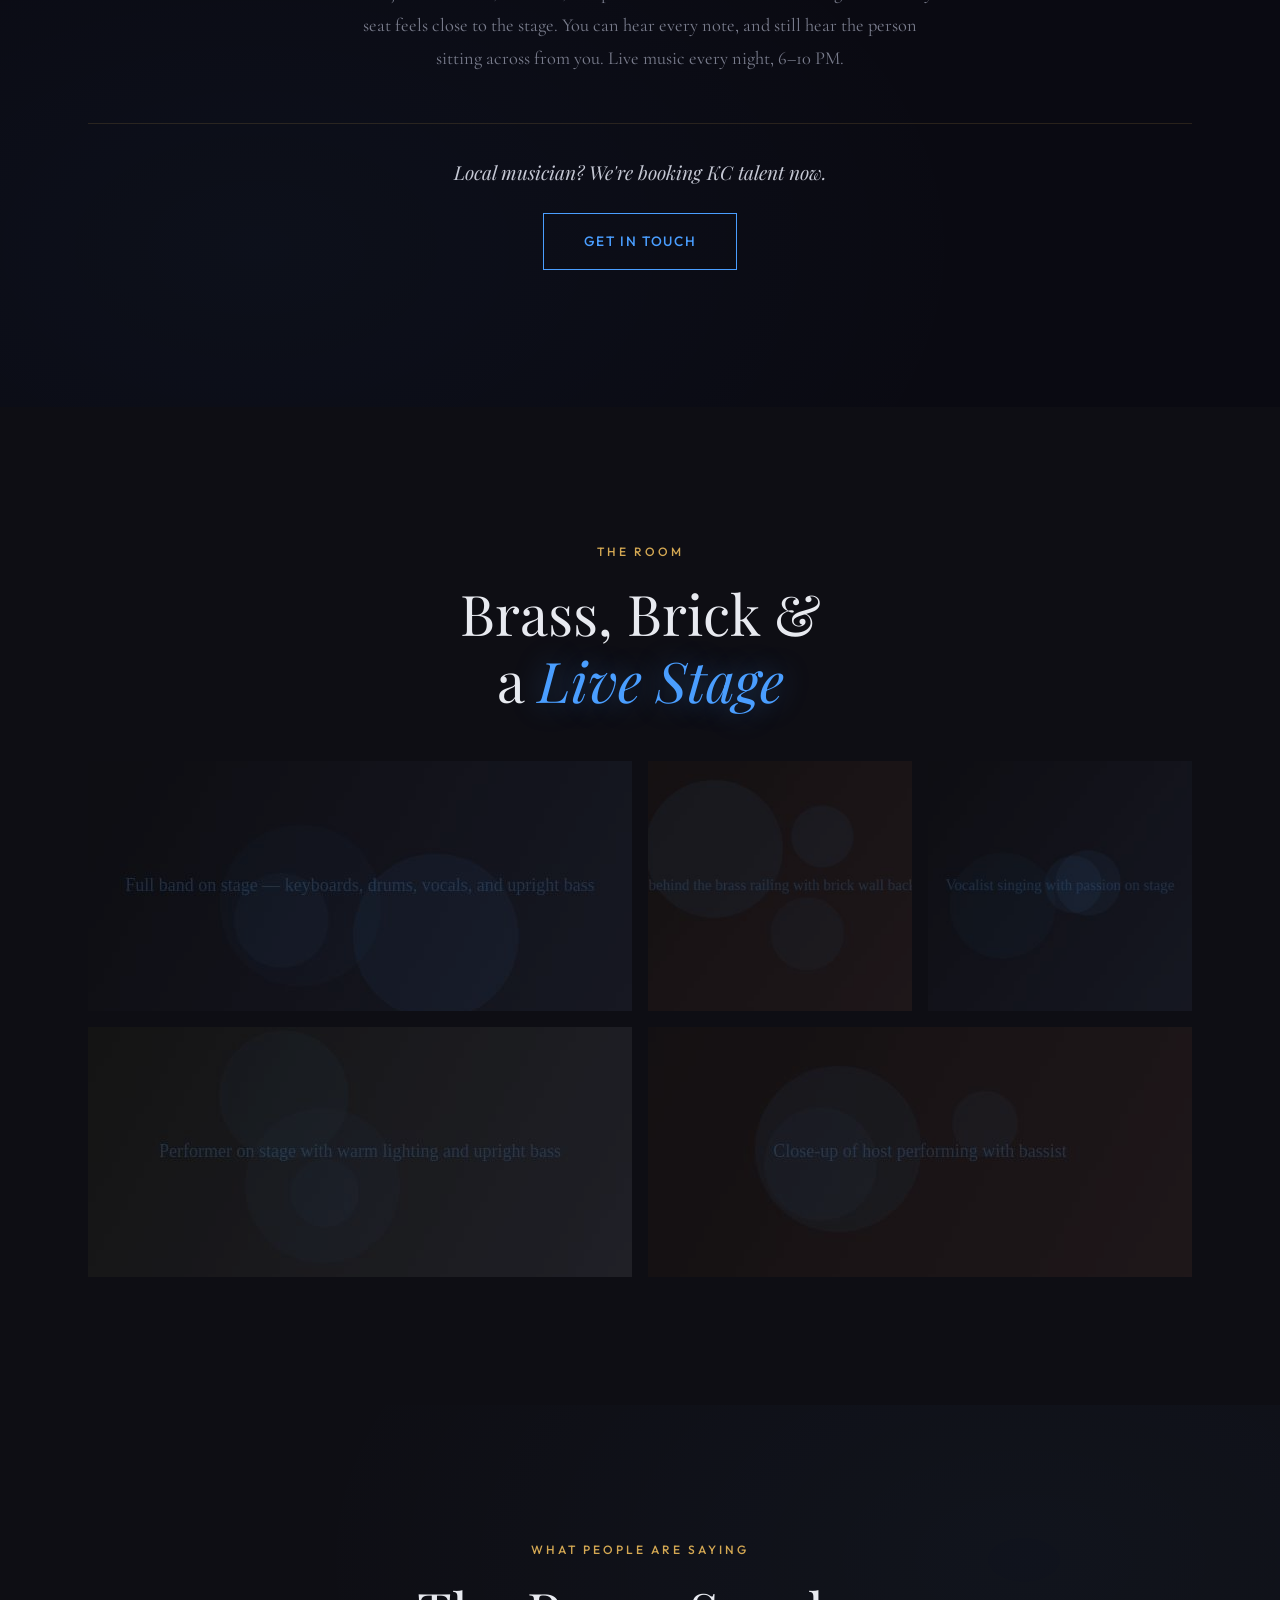
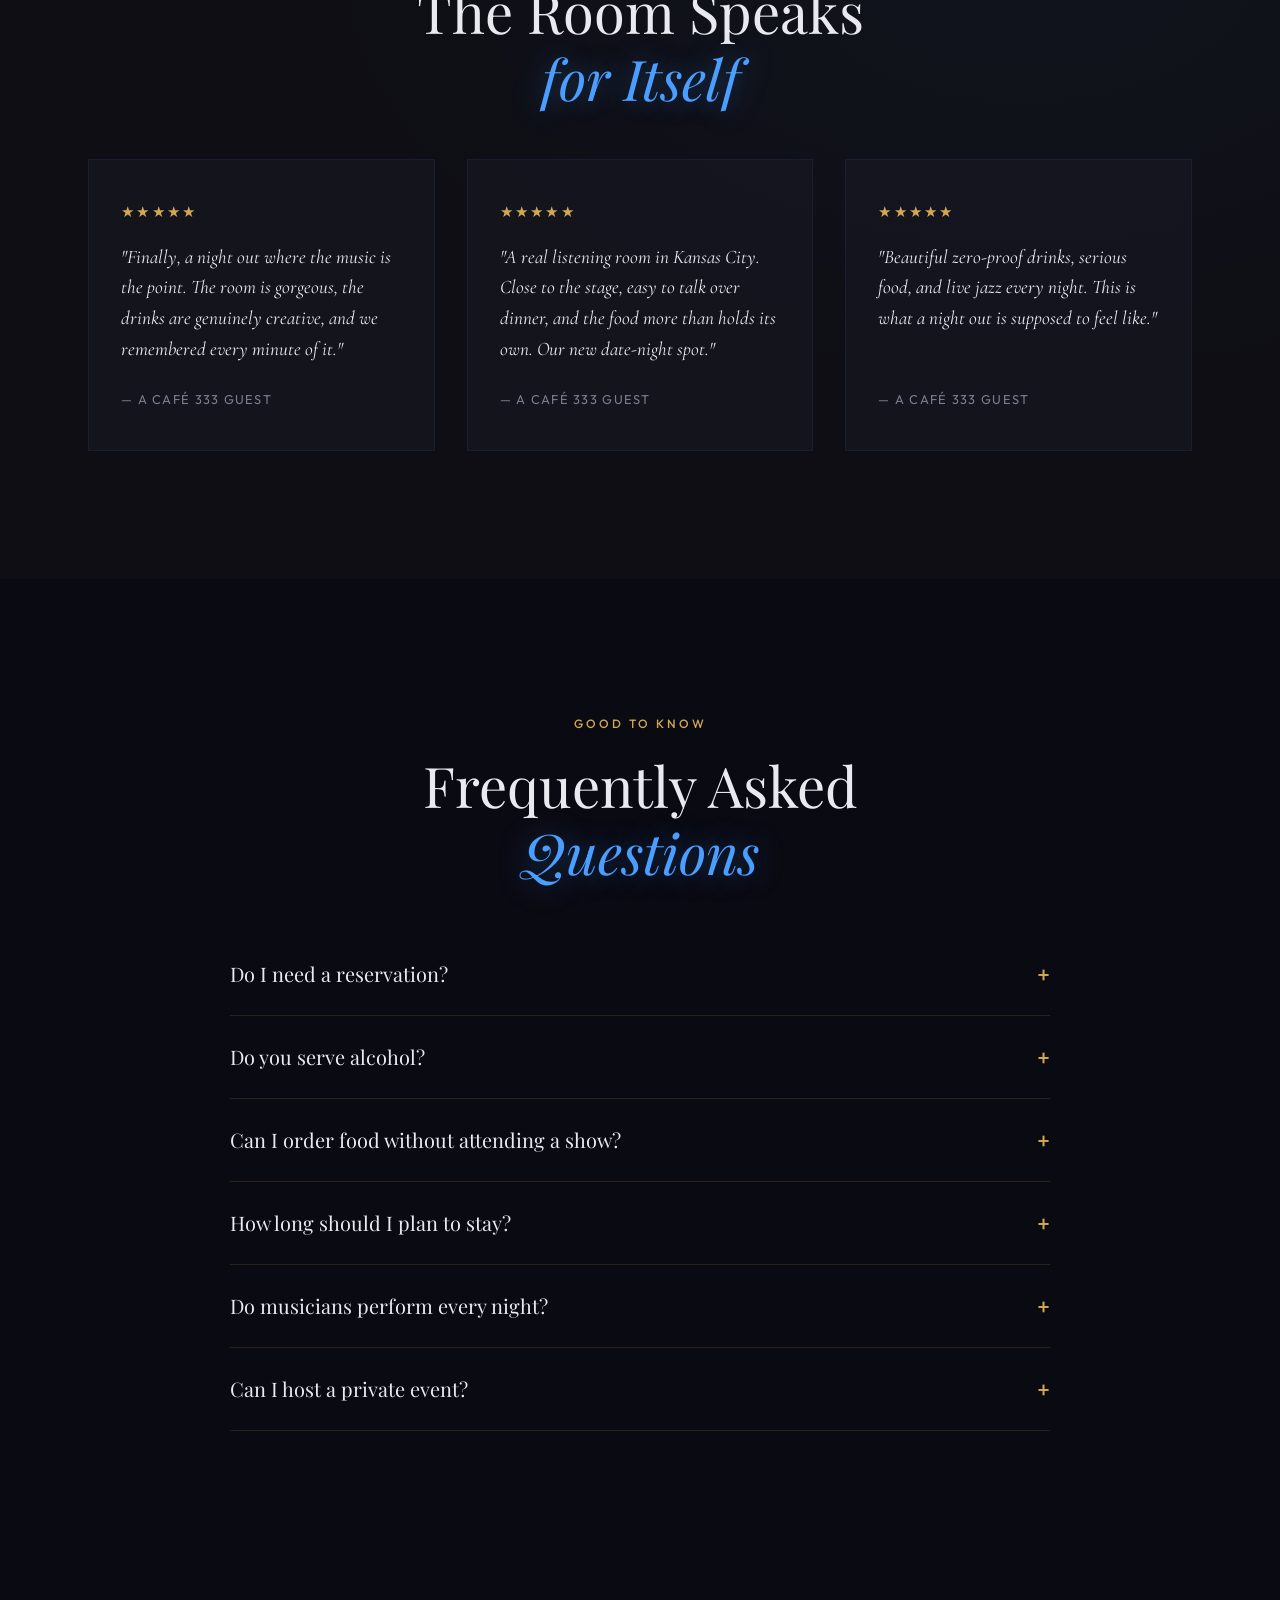
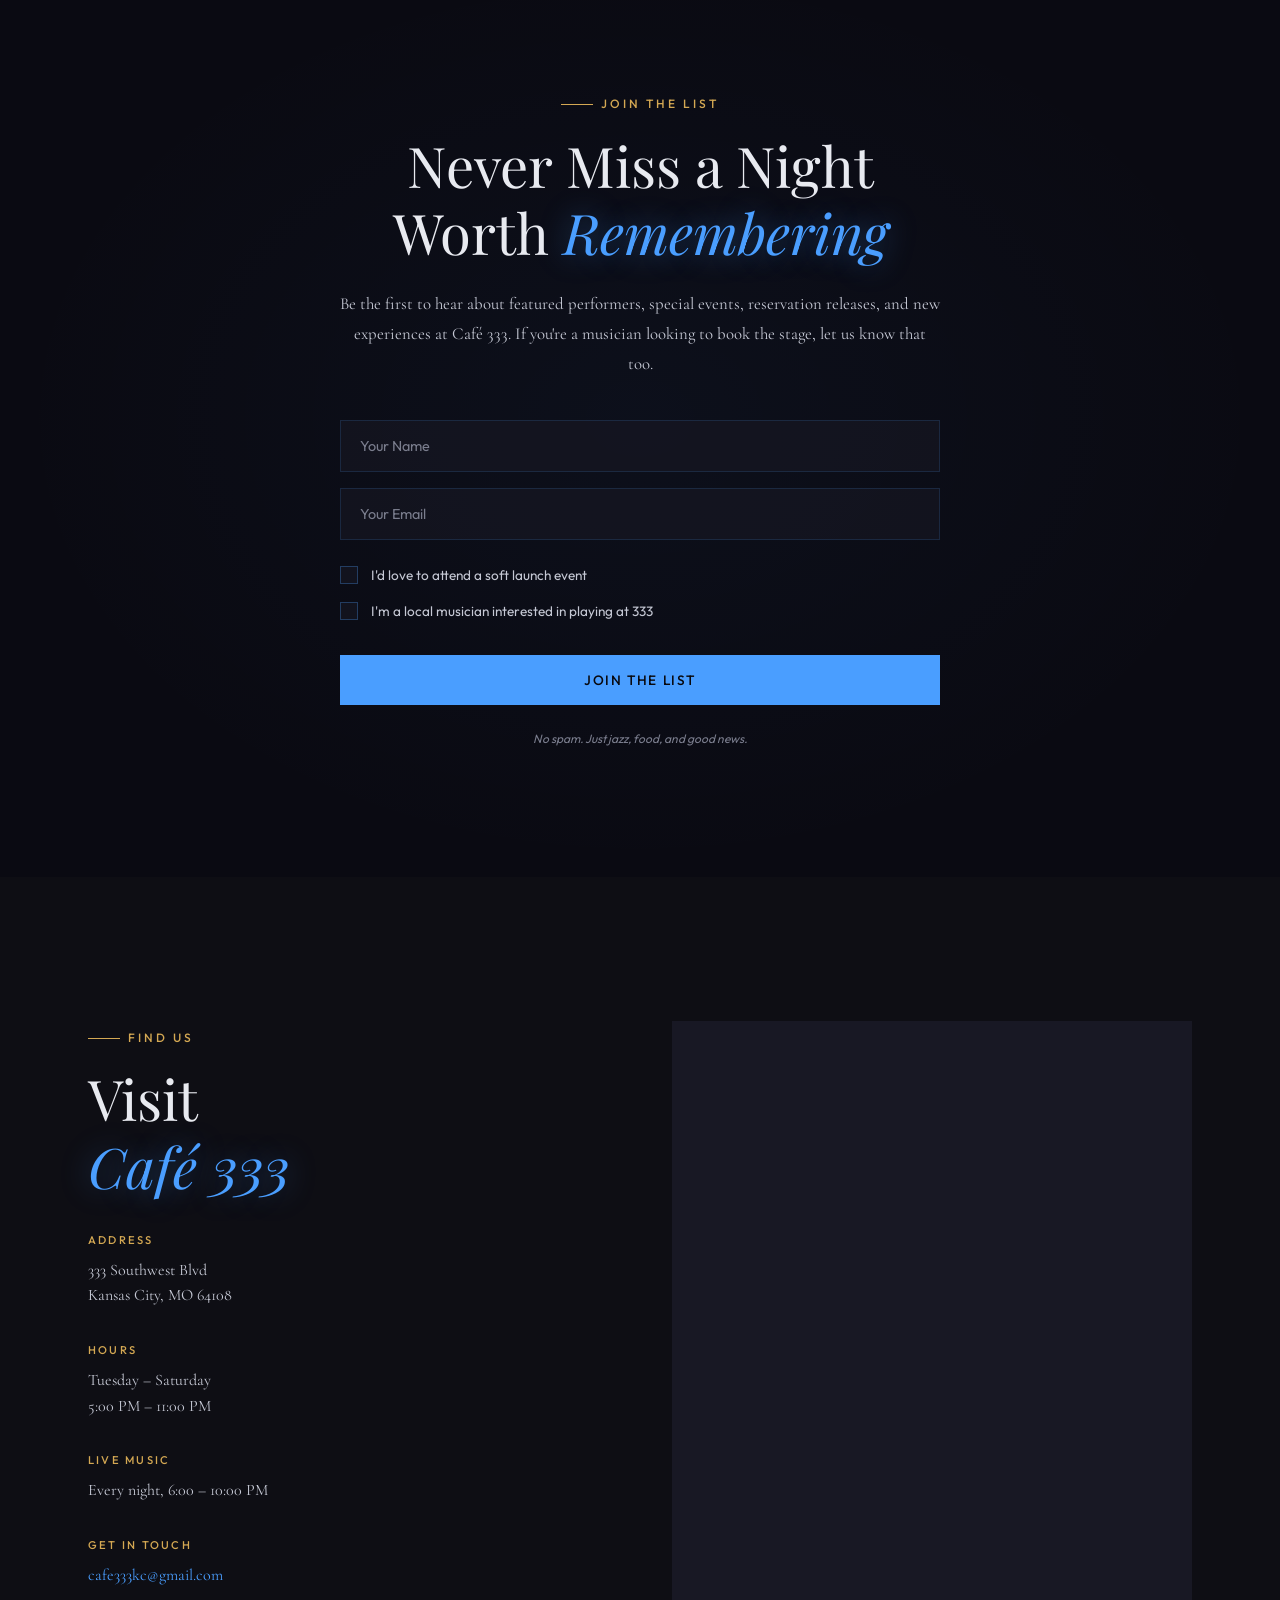
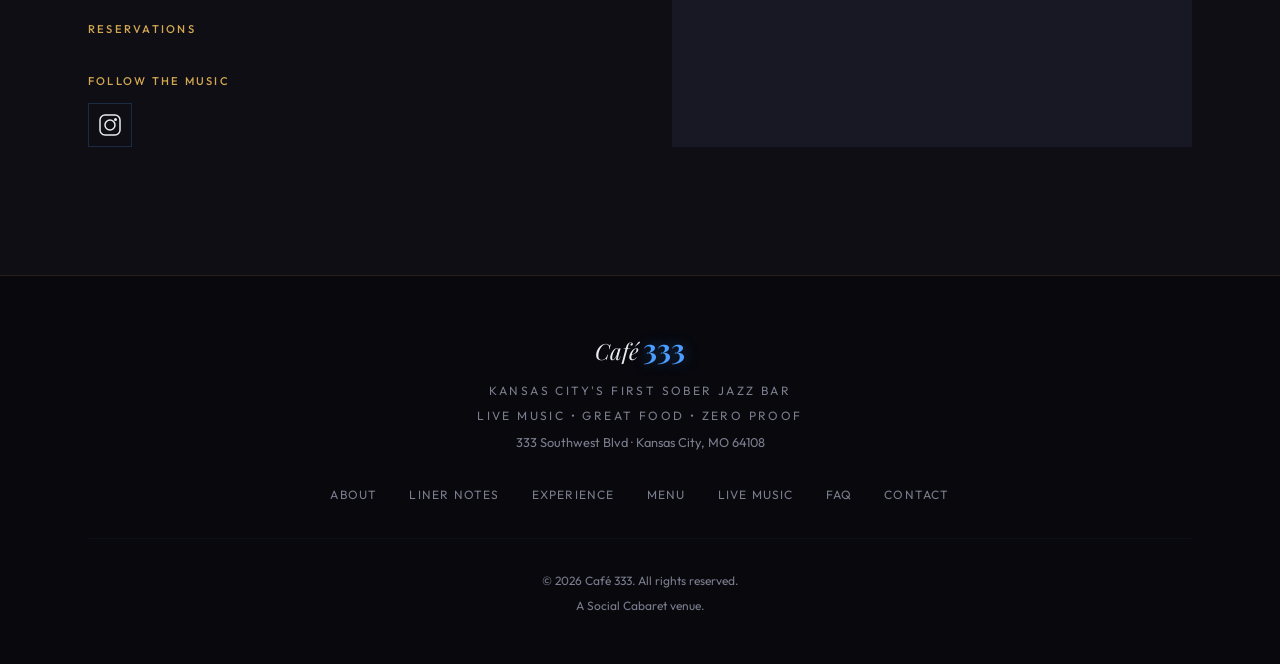
==== commit 257fc457: "Switch reservations to OpenTable, add full dinner menu, drop experience tiers - New #reserve section" ====
--- a/index.html
+++ b/index.html
@@ -24,7 +24,7 @@
   <link rel="preconnect" href="https://fonts.googleapis.com">
   <link rel="preconnect" href="https://fonts.gstatic.com" crossorigin>
   <link href="https://fonts.googleapis.com/css2?family=Playfair+Display:ital,wght@0,400;0,700;0,900;1,400;1,700&family=Cormorant+Garamond:ital,wght@0,300;0,400;0,600;1,300;1,400&family=Outfit:wght@300;400;500;600&display=swap" rel="stylesheet">
-  <link rel="stylesheet" href="css/style.css?v=3">
+  <link rel="stylesheet" href="css/style.css?v=4">
   <script type="application/ld+json">
   {
     "@context": "https://schema.org",
@@ -46,7 +46,7 @@
       "latitude": 39.0836,
       "longitude": -94.5917
     },
-    "servesCuisine": ["Small Plates", "International"],
+    "servesCuisine": ["American", "International", "Small Plates"],
     "priceRange": "$$",
     "openingHoursSpecification": [
       {
@@ -56,15 +56,15 @@
         "closes": "23:00"
       }
     ],
-    "email": "socialcabaret@gmail.com",
+    "email": "cafe333kc@gmail.com",
     "sameAs": [],
     "hasMenu": "https://cafe333kc.com/#menu",
     "acceptsReservations": "true",
     "potentialAction": {
       "@type": "ReserveAction",
-      "target": "https://socialcabaret.com/cafe333"
+      "target": "https://cafe333kc.com/#reserve"
     },
-    "keywords": "sober jazz bar, listening room, live music, zero proof, Kansas City, Crossroads, date night, small plates, night out"
+    "keywords": "sober jazz bar, listening room, live music, zero proof, Kansas City, Crossroads, date night, dinner, small plates, night out"
   }
   </script>
 </head>
@@ -91,7 +91,7 @@
         <li><a href="#faq">FAQ</a></li>
         <li><a href="#contact">Contact</a></li>
         <li><a href="https://order.toasttab.com/online/cafe-333-333-southwest-boulevard" target="_blank" rel="noopener">Order Online</a></li>
-        <li><a href="https://socialcabaret.com/cafe333" target="_blank" rel="noopener" class="nav-cta">Reserve</a></li>
+        <li><a href="#reserve" class="nav-cta">Reserve</a></li>
       </ul>
     </div>
   </nav>
@@ -119,8 +119,8 @@
       </div>
       <p class="hero-tagline">A place to dress up, settle in, and enjoy an entire evening of live music, beautiful drinks, and meaningful conversation.<br>A night worth remembering.</p>
       <div class="hero-actions">
-        <a href="https://socialcabaret.com/cafe333" target="_blank" rel="noopener" class="btn btn-primary">Reserve Your Table</a>
-        <a href="#experience" class="btn btn-ghost">Explore Experiences</a>
+        <a href="#reserve" class="btn btn-primary">Reserve Your Table</a>
+        <a href="#menu" class="btn btn-ghost">See the Menu</a>
       </div>
     </div>
     <div class="hero-scroll">
@@ -211,43 +211,6 @@
           </div>
         </article>
       </div>
-
-      <div class="section-header section-header--center" style="margin-top: 5rem;">
-        <span class="section-label">Choose Your Night</span>
-        <h2 class="section-title">Three Ways to<br><em>Spend the Evening</em></h2>
-      </div>
-      <div class="experience-tiers">
-        <article class="tier-card">
-          <span class="tier-label">Dinner &amp; A Show</span>
-          <h3 class="tier-name">The Classic Night Out</h3>
-          <p class="tier-detail">Enjoy live music, a reserved table, and a curated dining experience built around the performance.</p>
-          <ul class="tier-highlights">
-            <li>Reserved table for the show</li>
-            <li>Curated dining experience</li>
-            <li>Live music all evening</li>
-          </ul>
-        </article>
-        <article class="tier-card">
-          <span class="tier-label">The Café 333 Experience</span>
-          <h3 class="tier-name">The Full Evening</h3>
-          <p class="tier-detail">Reserve your table for the entire evening and enjoy four hours of music, conversation, food, and drinks at your own pace.</p>
-          <ul class="tier-highlights">
-            <li>Four hours, your pace</li>
-            <li>Music &amp; conversation</li>
-            <li>Food &amp; beautiful drinks</li>
-          </ul>
-        </article>
-        <article class="tier-card tier-card--featured">
-          <span class="tier-label">The No-Brainer Date Night</span>
-          <h3 class="tier-name">Everything Planned</h3>
-          <p class="tier-detail">Four hours. Four specialty drinks. Four plates. Your table reserved for the evening. Just show up and enjoy the night.</p>
-          <ul class="tier-highlights">
-            <li>Four specialty drinks</li>
-            <li>Four shareable plates</li>
-            <li>Table reserved all evening</li>
-          </ul>
-        </article>
-      </div>
     </div>
   </section>
 
@@ -258,41 +221,73 @@
     <div class="container">
       <div class="section-header">
         <span class="section-label">From Our Kitchen</span>
-        <h2 class="section-title">Small Plates<br>Worth <em>Sharing</em></h2>
-        <p class="section-subtitle">Great food, no compromises. Shareable plates with elevated flavor and international flair. Try the polenta frites — they're a favorite.</p>
+        <h2 class="section-title">Dinner Worth<br>Sitting Down <em>For</em></h2>
+        <p class="section-subtitle">A full dinner menu — starters, plates made for the table, and proper entrées — with elevated flavor and international flair. Come for the whole meal, or graze your way through the evening.</p>
       </div>
       <div class="menu-grid">
         <div class="menu-category">
-          <h3 class="menu-cat-title">Soups <span class="menu-cat-subtitle">Start Here</span></h3>
+          <h3 class="menu-cat-title">Starters <span class="menu-cat-subtitle">Open the Night</span></h3>
           <div class="menu-items">
             <div class="menu-item">
               <div class="menu-item-header">
-                <span class="menu-item-name">Vichyssoise</span>
+                <span class="menu-item-name">Summer Salad</span>
+                <span class="menu-item-dots"></span>
+                <span class="menu-item-price">$7</span>
+              </div>
+              <p class="menu-item-desc">Arugula, strawberries, goat cheese, charred shallots and candied walnuts, tossed in a peach vinaigrette</p>
+            </div>
+            <div class="menu-item">
+              <div class="menu-item-header">
+                <span class="menu-item-name">Bread Platter</span>
+                <span class="menu-item-dots"></span>
+                <span class="menu-item-price">$7</span>
+              </div>
+              <p class="menu-item-desc">House-made bread served with carotene butter and marinated olives</p>
+            </div>
+            <div class="menu-item">
+              <div class="menu-item-header">
+                <span class="menu-item-name">Seasonal Soup</span>
                 <span class="menu-item-dots"></span>
                 <span class="menu-item-price">$5</span>
               </div>
-              <p class="menu-item-desc">A chilled potato and leek classic with a delicate asparagus twist</p>
-            </div>
-            <div class="menu-item">
-              <div class="menu-item-header">
-                <span class="menu-item-name">Fire Roasted Red Pepper</span>
-                <span class="menu-item-dots"></span>
-                <span class="menu-item-price">$5</span>
-              </div>
-              <p class="menu-item-desc">Charred red peppers blended into a velvety, creamy soup</p>
+              <p class="menu-item-desc">Current selection: Fire Roasted Red Pepper</p>
+            </div>
+            <div class="menu-item">
+              <div class="menu-item-header">
+                <span class="menu-item-name">Panela Carrot</span>
+                <span class="menu-item-dots"></span>
+                <span class="menu-item-price">$9</span>
+              </div>
+              <p class="menu-item-desc">Roasted carrot wrapped over panela cheese with parsley pesto and carrot emulsion</p>
             </div>
           </div>
         </div>
         <div class="menu-category">
-          <h3 class="menu-cat-title">Plates <span class="menu-cat-subtitle">The Main Event</span></h3>
+          <h3 class="menu-cat-title">Shareables <span class="menu-cat-subtitle">For the Table</span></h3>
           <div class="menu-items">
             <div class="menu-item">
               <div class="menu-item-header">
-                <span class="menu-item-name">Panela Carrots</span>
-                <span class="menu-item-dots"></span>
-                <span class="menu-item-price">$9</span>
-              </div>
-              <p class="menu-item-desc">Roasted carrots wrapped over panela cheese with parsley pesto and carrot emulsion</p>
+                <span class="menu-item-name">Hummus Platter</span>
+                <span class="menu-item-dots"></span>
+                <span class="menu-item-price">$20</span>
+              </div>
+              <p class="menu-item-desc">Pita bread, house-made hummus, sliced vegetables</p>
+            </div>
+            <div class="menu-item">
+              <div class="menu-item-header">
+                <span class="menu-item-name">Charcuterie Board</span>
+                <span class="menu-item-dots"></span>
+                <span class="menu-item-price">$25</span>
+              </div>
+              <p class="menu-item-desc">A chef-selected assortment of cured meats, artisan cheeses, and crackers with housemade jams</p>
+            </div>
+            <div class="menu-item">
+              <div class="menu-item-header">
+                <span class="menu-item-name">Tandoori Fried Chicken (3)</span>
+                <span class="menu-item-dots"></span>
+                <span class="menu-item-price">$17</span>
+              </div>
+              <p class="menu-item-desc">Three tandoori-marinated wings, breaded and fried until golden, served with cooling raita sauce</p>
             </div>
             <div class="menu-item">
               <div class="menu-item-header">
@@ -304,35 +299,64 @@
             </div>
             <div class="menu-item">
               <div class="menu-item-header">
-                <span class="menu-item-name">Bread Plate</span>
-                <span class="menu-item-dots"></span>
-                <span class="menu-item-price">$7</span>
-              </div>
-              <p class="menu-item-desc">House-made bread served with whipped butter and marinated olives</p>
-            </div>
-            <div class="menu-item">
-              <div class="menu-item-header">
-                <span class="menu-item-name">Charcuterie Board</span>
-                <span class="menu-item-dots"></span>
-                <span class="menu-item-price">$25</span>
-              </div>
-              <p class="menu-item-desc">A chef-selected assortment of cured meats, artisan cheeses, and crackers with housemade jams</p>
-            </div>
-            <div class="menu-item">
-              <div class="menu-item-header">
-                <span class="menu-item-name">Hummus Platter</span>
+                <span class="menu-item-name">Prosciutto Crostini (4)</span>
+                <span class="menu-item-dots"></span>
+                <span class="menu-item-price">$10</span>
+              </div>
+              <p class="menu-item-desc">Prosciutto-wrapped sheep&rsquo;s milk mozzarella with shallot jam, served on house-made toasted focaccia</p>
+            </div>
+          </div>
+        </div>
+        <div class="menu-category">
+          <h3 class="menu-cat-title">Entr&eacute;es <span class="menu-cat-subtitle">The Main Event</span></h3>
+          <div class="menu-items">
+            <div class="menu-item">
+              <div class="menu-item-header">
+                <span class="menu-item-name">Lamb Chops</span>
+                <span class="menu-item-dots"></span>
+                <span class="menu-item-price">$30</span>
+              </div>
+              <p class="menu-item-desc">Served over mashed plantains, with cherry mole and mango-lime chutney</p>
+            </div>
+            <div class="menu-item">
+              <div class="menu-item-header">
+                <span class="menu-item-name">Mediterranean Chicken</span>
+                <span class="menu-item-dots"></span>
+                <span class="menu-item-price">$27</span>
+              </div>
+              <p class="menu-item-desc">Served with pita, beet hummus, feta, and olives</p>
+            </div>
+            <div class="menu-item">
+              <div class="menu-item-header">
+                <span class="menu-item-name">Braised Pork Torta</span>
+                <span class="menu-item-dots"></span>
+                <span class="menu-item-price">&mdash;</span>
+              </div>
+              <p class="menu-item-desc">Braised pork shoulder topped with provolone, crispy onions, cilantro, and habanero salsa, served with truffle fries</p>
+            </div>
+            <div class="menu-item">
+              <div class="menu-item-header">
+                <span class="menu-item-name">BBQ Pulled Pork Sandwich</span>
+                <span class="menu-item-dots"></span>
+                <span class="menu-item-price">$17</span>
+              </div>
+              <p class="menu-item-desc">Smoked Gouda, fried onions, and house-made pickles, served with truffle fries</p>
+            </div>
+            <div class="menu-item">
+              <div class="menu-item-header">
+                <span class="menu-item-name">Soft-Shell Crab Tacos (2)</span>
                 <span class="menu-item-dots"></span>
                 <span class="menu-item-price">$20</span>
               </div>
-              <p class="menu-item-desc">Pita bread, housemade hummus, sliced vegetables</p>
-            </div>
-            <div class="menu-item">
-              <div class="menu-item-header">
-                <span class="menu-item-name">Tandoori Fried Chicken</span>
-                <span class="menu-item-dots"></span>
-                <span class="menu-item-price">$19</span>
-              </div>
-              <p class="menu-item-desc">Three tandoori-marinated wings, breaded and fried golden, served with cooling raita sauce</p>
+              <p class="menu-item-desc">Two crispy soft-shell blue crab tacos topped with carrot slaw, habanero salsa, and queso fresco, served with cilantro-lime quinoa and chickpea salad</p>
+            </div>
+            <div class="menu-item">
+              <div class="menu-item-header">
+                <span class="menu-item-name">Carnitas Tamales (2)</span>
+                <span class="menu-item-dots"></span>
+                <span class="menu-item-price">$18</span>
+              </div>
+              <p class="menu-item-desc">Slow-roasted carnitas wrapped in savory masa, topped with salsa verde, habanero salsa, and queso fresco, served with cilantro-lime quinoa and chickpea salad</p>
             </div>
           </div>
         </div>
@@ -341,19 +365,35 @@
           <div class="menu-items">
             <div class="menu-item">
               <div class="menu-item-header">
-                <span class="menu-item-name">Frangipane Tart</span>
+                <span class="menu-item-name">Banana Jazz</span>
                 <span class="menu-item-dots"></span>
                 <span class="menu-item-price">$10</span>
               </div>
-              <p class="menu-item-desc">Golden almond frangipane baked in a buttery pastry shell, served with fresh pear sauce and whipped cream</p>
-            </div>
-            <div class="menu-item">
-              <div class="menu-item-header">
-                <span class="menu-item-name">Banana Jazz</span>
+              <p class="menu-item-desc">Caramelized banana cookie layered with banana cr&eacute;meux and banana mousse, finished with a br&ucirc;l&eacute;ed banana slice</p>
+            </div>
+            <div class="menu-item">
+              <div class="menu-item-header">
+                <span class="menu-item-name">Sweet Corn Custard</span>
+                <span class="menu-item-dots"></span>
+                <span class="menu-item-price">$9</span>
+              </div>
+              <p class="menu-item-desc">Sweet corn custard with peach syrup and a toasted sesame tuile</p>
+            </div>
+            <div class="menu-item">
+              <div class="menu-item-header">
+                <span class="menu-item-name">Financier (Almond Cake)</span>
                 <span class="menu-item-dots"></span>
                 <span class="menu-item-price">$10</span>
               </div>
-              <p class="menu-item-desc">Caramelized banana cookie layered with banana crémeux and banana mousse, finished with a brûléed banana slice</p>
+              <p class="menu-item-desc">Served with cr&egrave;me anglaise and pear sorbet, garnished with candied walnuts</p>
+            </div>
+            <div class="menu-item">
+              <div class="menu-item-header">
+                <span class="menu-item-name">Coconut Panna Cotta <span class="menu-item-tag">vegan</span></span>
+                <span class="menu-item-dots"></span>
+                <span class="menu-item-price">$9</span>
+              </div>
+              <p class="menu-item-desc">Topped with mango coulis, fresh lime zest, and a black sugar brittle</p>
             </div>
           </div>
         </div>
@@ -362,6 +402,25 @@
         <a href="https://order.toasttab.com/online/cafe-333-333-southwest-boulevard" target="_blank" rel="noopener" class="btn btn-primary">Order Online</a>
       </div>
       <p class="menu-note">Menu items change with the seasons. Tag us on social media @cafe333kc</p>
+    </div>
+  </section>
+
+  <!-- ═══════════════════════════════════════════ -->
+  <!-- RESERVATIONS (OpenTable)                    -->
+  <!-- ═══════════════════════════════════════════ -->
+  <section id="reserve" class="section reserve">
+    <div class="container">
+      <div class="section-header section-header--center">
+        <span class="section-label">Reservations</span>
+        <h2 class="section-title">Book Your<br><em>Table</em></h2>
+        <p class="section-subtitle">Pick your date, time, and party size below. The room is intimate and seats close to the stage go quickly &mdash; especially on weekends.</p>
+      </div>
+      <!-- OpenTable reservation widget (rid 1545286). The loader script injects
+           its iframe in place, so it must stay inline here, not deferred. -->
+      <div class="reserve-widget">
+        <script type='text/javascript' src='https://www.opentable.com/widget/reservation/loader?rid=1545286&type=standard&theme=standard&color=1&dark=false&iframe=true&domain=com&lang=en-US&newtab=false&ot_source=Restaurant%20website&cfe=true'></script>
+      </div>
+      <p class="reserve-note">Planning a private event or a large party? <a href="#contact">Get in touch</a> and we&rsquo;ll help you plan the night.</p>
     </div>
   </section>
 
@@ -468,7 +527,7 @@
       <div class="faq-list">
         <details class="faq-item">
           <summary>Do I need a reservation?</summary>
-          <p class="faq-answer">Reservations are strongly recommended. The room is intimate and seats close to the stage go quickly, especially on weekends. <a href="https://socialcabaret.com/cafe333" target="_blank" rel="noopener">Reserve your table</a> to guarantee your spot for the evening.</p>
+          <p class="faq-answer">Reservations are strongly recommended. The room is intimate and seats close to the stage go quickly, especially on weekends. <a href="#reserve">Reserve your table</a> to guarantee your spot for the evening.</p>
         </details>
         <details class="faq-item">
           <summary>Do you serve alcohol?</summary>
@@ -479,12 +538,8 @@
           <p class="faq-answer">Yes. You're welcome to come in for dinner and drinks during our hours. That said, there's live music every night from 6–10 PM, so the show usually finds you.</p>
         </details>
         <details class="faq-item">
-          <summary>What is included with each experience?</summary>
-          <p class="faq-answer">It depends on the night you choose. Dinner &amp; A Show includes a reserved table and curated dining around the performance. The Café 333 Experience reserves your table for the full four-hour evening. The No-Brainer Date Night bundles four hours, four specialty drinks, and four plates — everything planned.</p>
-        </details>
-        <details class="faq-item">
           <summary>How long should I plan to stay?</summary>
-          <p class="faq-answer">Plan for the evening. Our experiences are built around roughly four hours of music, food, drinks, and conversation — enjoyed at your own pace. This is a destination, not a quick stop.</p>
+          <p class="faq-answer">Plan for the evening. Dinner, drinks, live music, and conversation — enjoyed at your own pace. This is a destination, not a quick stop.</p>
         </details>
         <details class="faq-item">
           <summary>Do musicians perform every night?</summary>
@@ -562,8 +617,15 @@
             <div class="contact-detail">
               <h4>Get in Touch</h4>
               <p>
-                <a href="mailto:socialcabaret@gmail.com">socialcabaret@gmail.com</a>
+                <a href="mailto:cafe333kc@gmail.com">cafe333kc@gmail.com</a>
               </p>
+            </div>
+            <div class="contact-detail">
+              <h4>Reservations</h4>
+              <!-- OpenTable button widget (rid 1545286) — injects its iframe inline. -->
+              <div class="contact-reserve">
+                <script type='text/javascript' src='https://www.opentable.com/widget/reservation/loader?rid=1545286&type=button&theme=standard&color=1&dark=false&iframe=true&domain=com&lang=en-US&newtab=false&ot_source=Restaurant%20website&cfe=true'></script>
+              </div>
             </div>
             <div class="contact-social">
               <h4>Follow the Music</h4>
--- a/css/style.css
+++ b/css/style.css
@@ -784,7 +784,21 @@
   font-size: 1.1rem;
   font-weight: 400;
   color: var(--cream);
-  white-space: nowrap;
+  /* Wraps only when the name is too long for the row (long entree names) */
+  white-space: normal;
+}
+
+.menu-item-tag {
+  font-family: var(--font-ui);
+  font-size: 0.6rem;
+  letter-spacing: 0.15em;
+  text-transform: uppercase;
+  color: var(--neon-blue);
+  border: 1px solid rgba(74, 158, 255, 0.35);
+  border-radius: 2px;
+  padding: 0.1rem 0.35rem;
+  margin-left: 0.4rem;
+  vertical-align: middle;
 }
 
 .menu-item-dots {
@@ -1947,3 +1961,53 @@
     text-align: center;
   }
 }
+
+
+/* ─── RESERVATIONS (OpenTable) ──────────────────────────────── */
+.reserve {
+  background:
+    radial-gradient(ellipse at 50% 0%, rgba(212, 175, 55, 0.05) 0%, transparent 60%),
+    linear-gradient(to bottom, var(--charcoal), var(--midnight));
+}
+
+/* The OpenTable loader injects its own iframe here; we only frame and center it. */
+.reserve-widget {
+  display: flex;
+  justify-content: center;
+  align-items: center;
+  /* Sized to the OpenTable standard widget so the frame is not a wide empty band */
+  max-width: 420px;
+  min-height: 300px;
+  margin: 3rem auto 0;
+  padding: 2rem;
+  background: rgba(24, 24, 36, 0.6);
+  border: 1px solid rgba(74, 158, 255, 0.08);
+}
+
+.reserve-widget iframe {
+  max-width: 100%;
+  border: 0;
+}
+
+.reserve-note {
+  text-align: center;
+  margin-top: 1.5rem;
+  font-family: var(--font-ui);
+  font-size: 0.85rem;
+  color: var(--slate);
+}
+
+.contact-reserve {
+  margin-top: 0.5rem;
+}
+
+.contact-reserve iframe {
+  max-width: 100%;
+  border: 0;
+}
+
+@media (max-width: 600px) {
+  .reserve-widget {
+    padding: 1rem;
+  }
+}
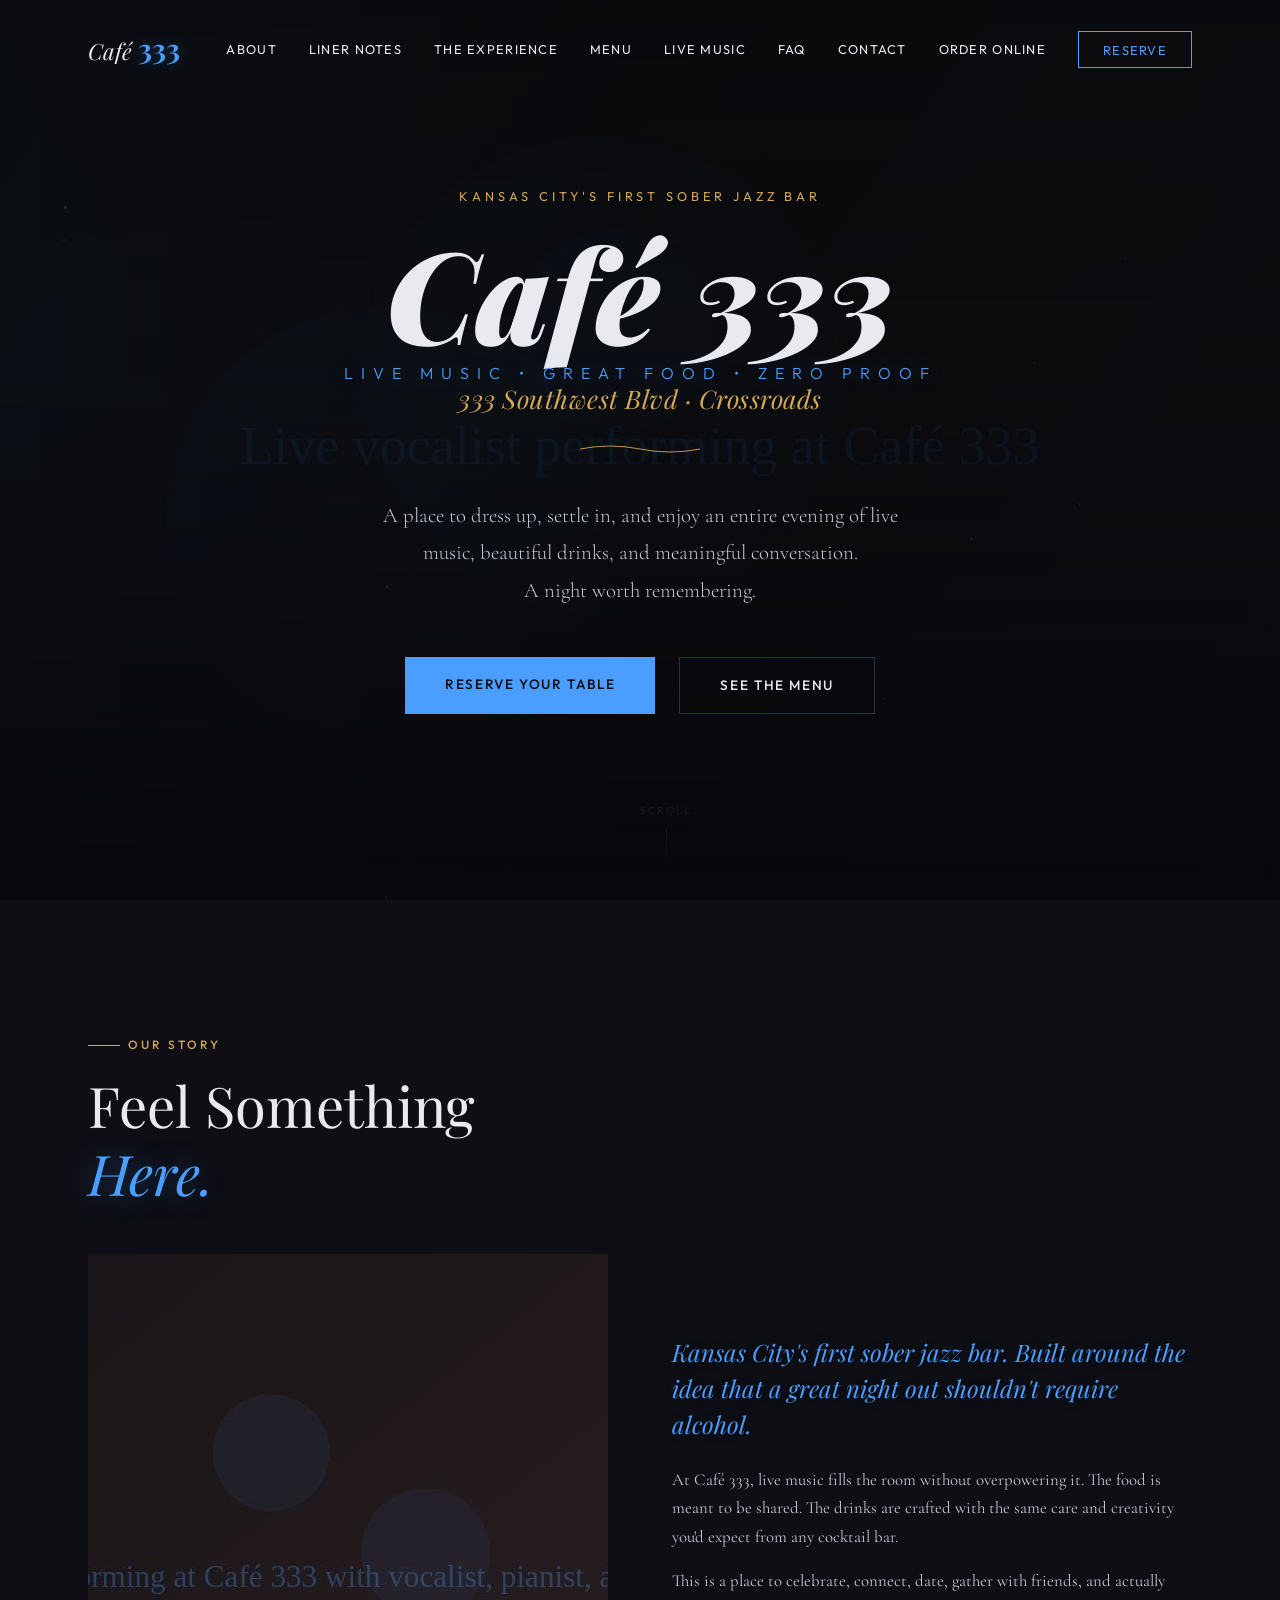
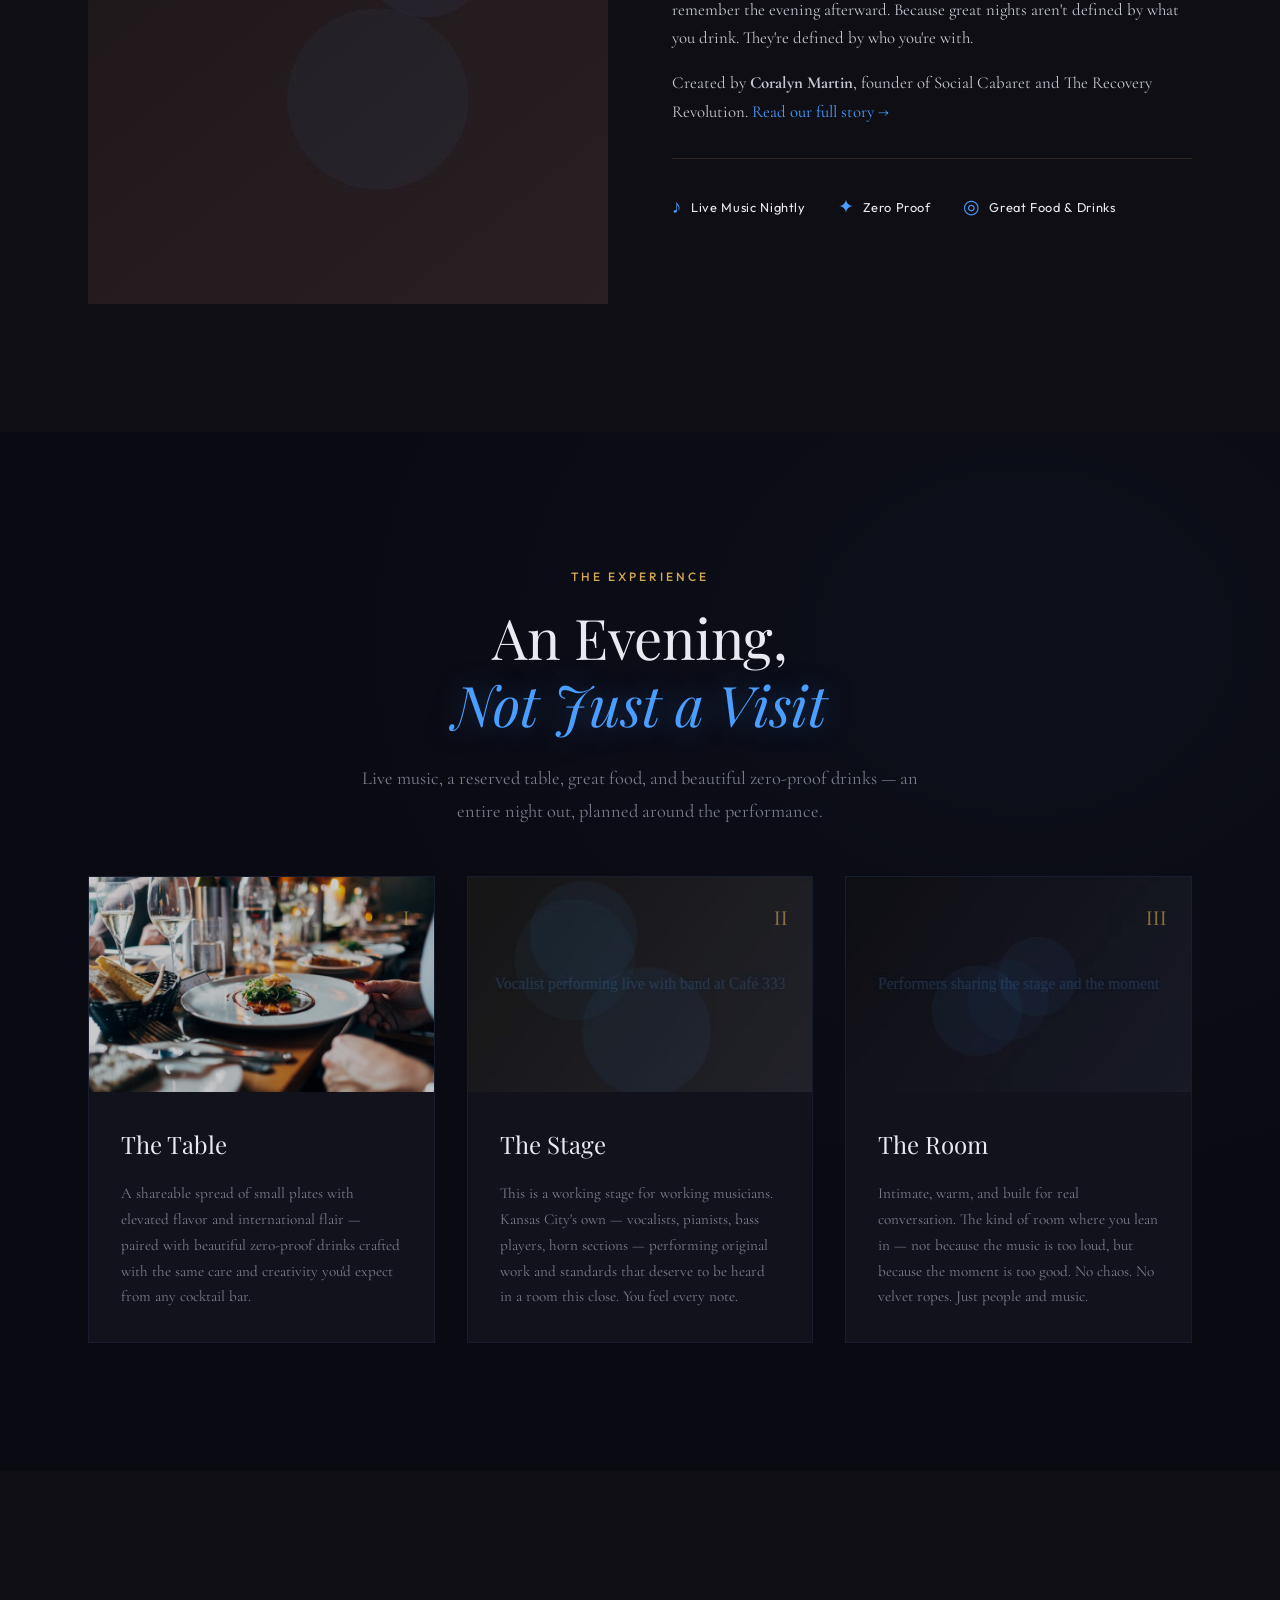
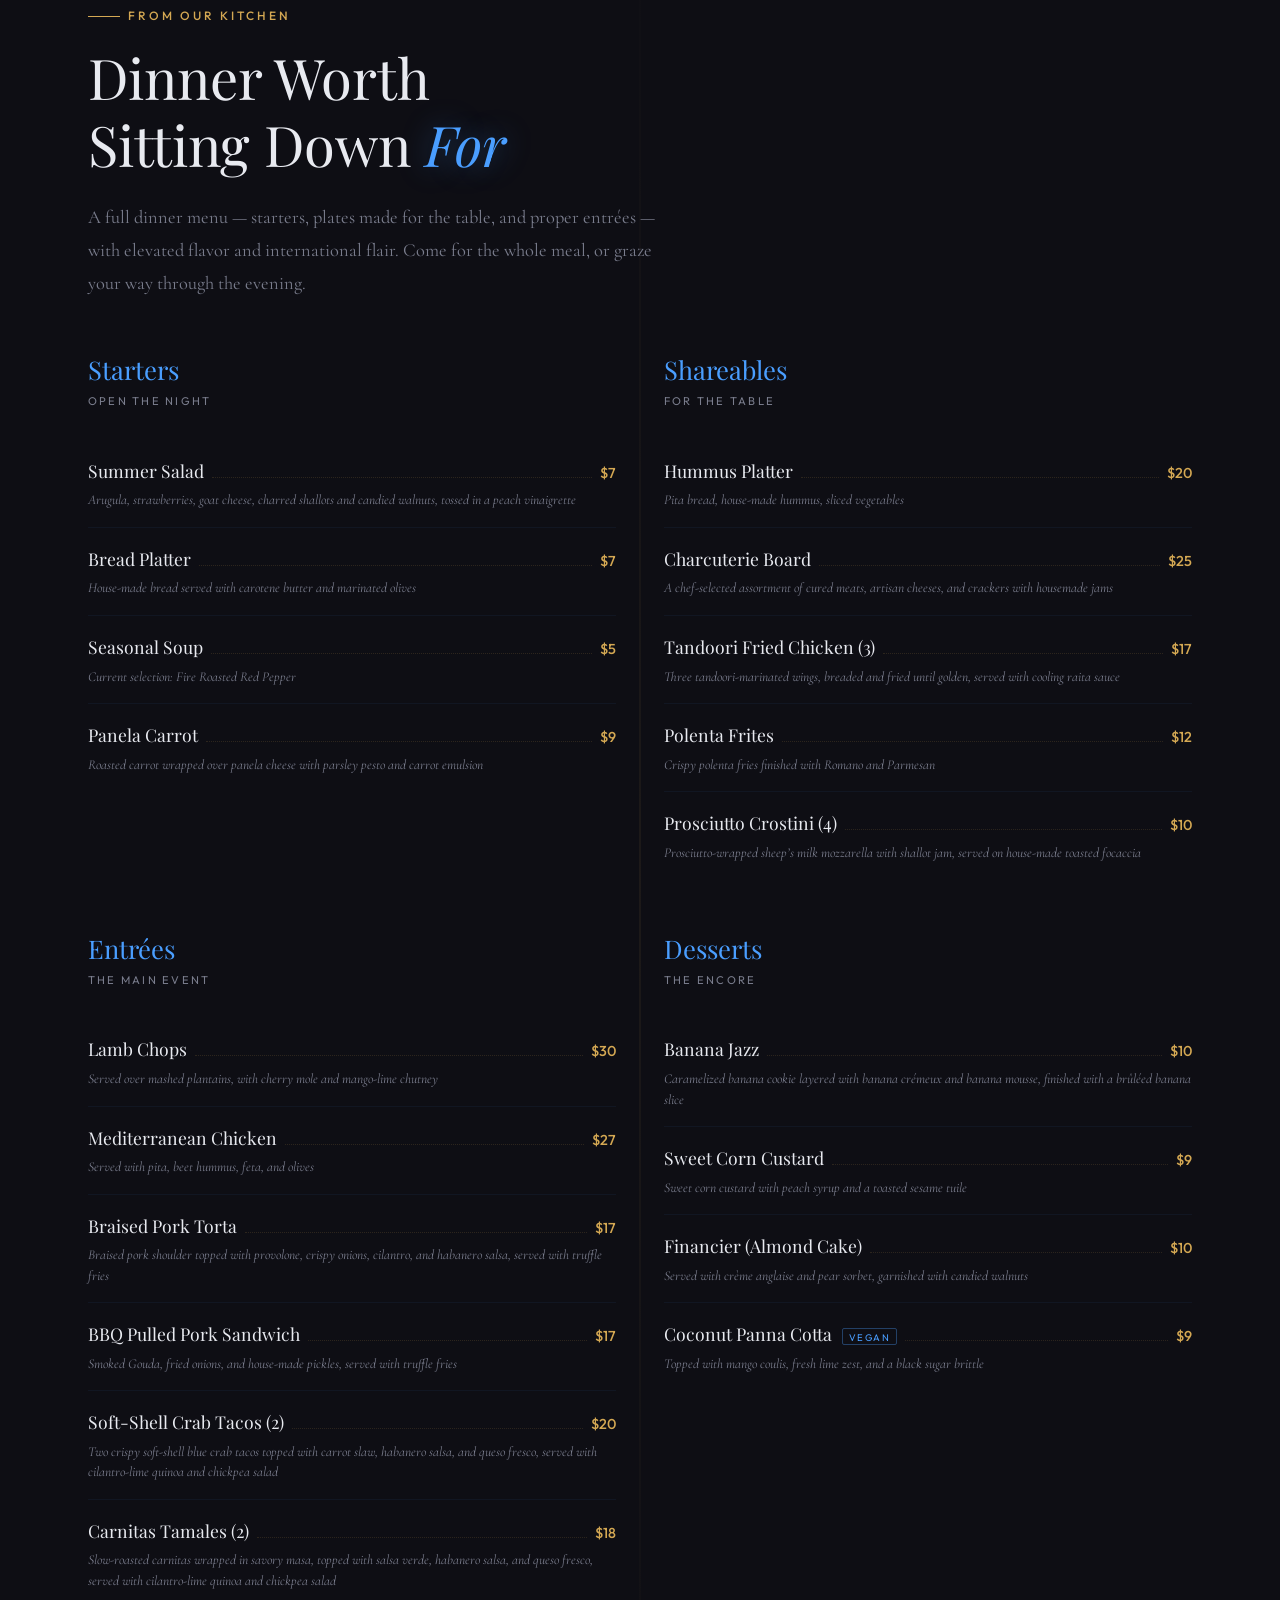
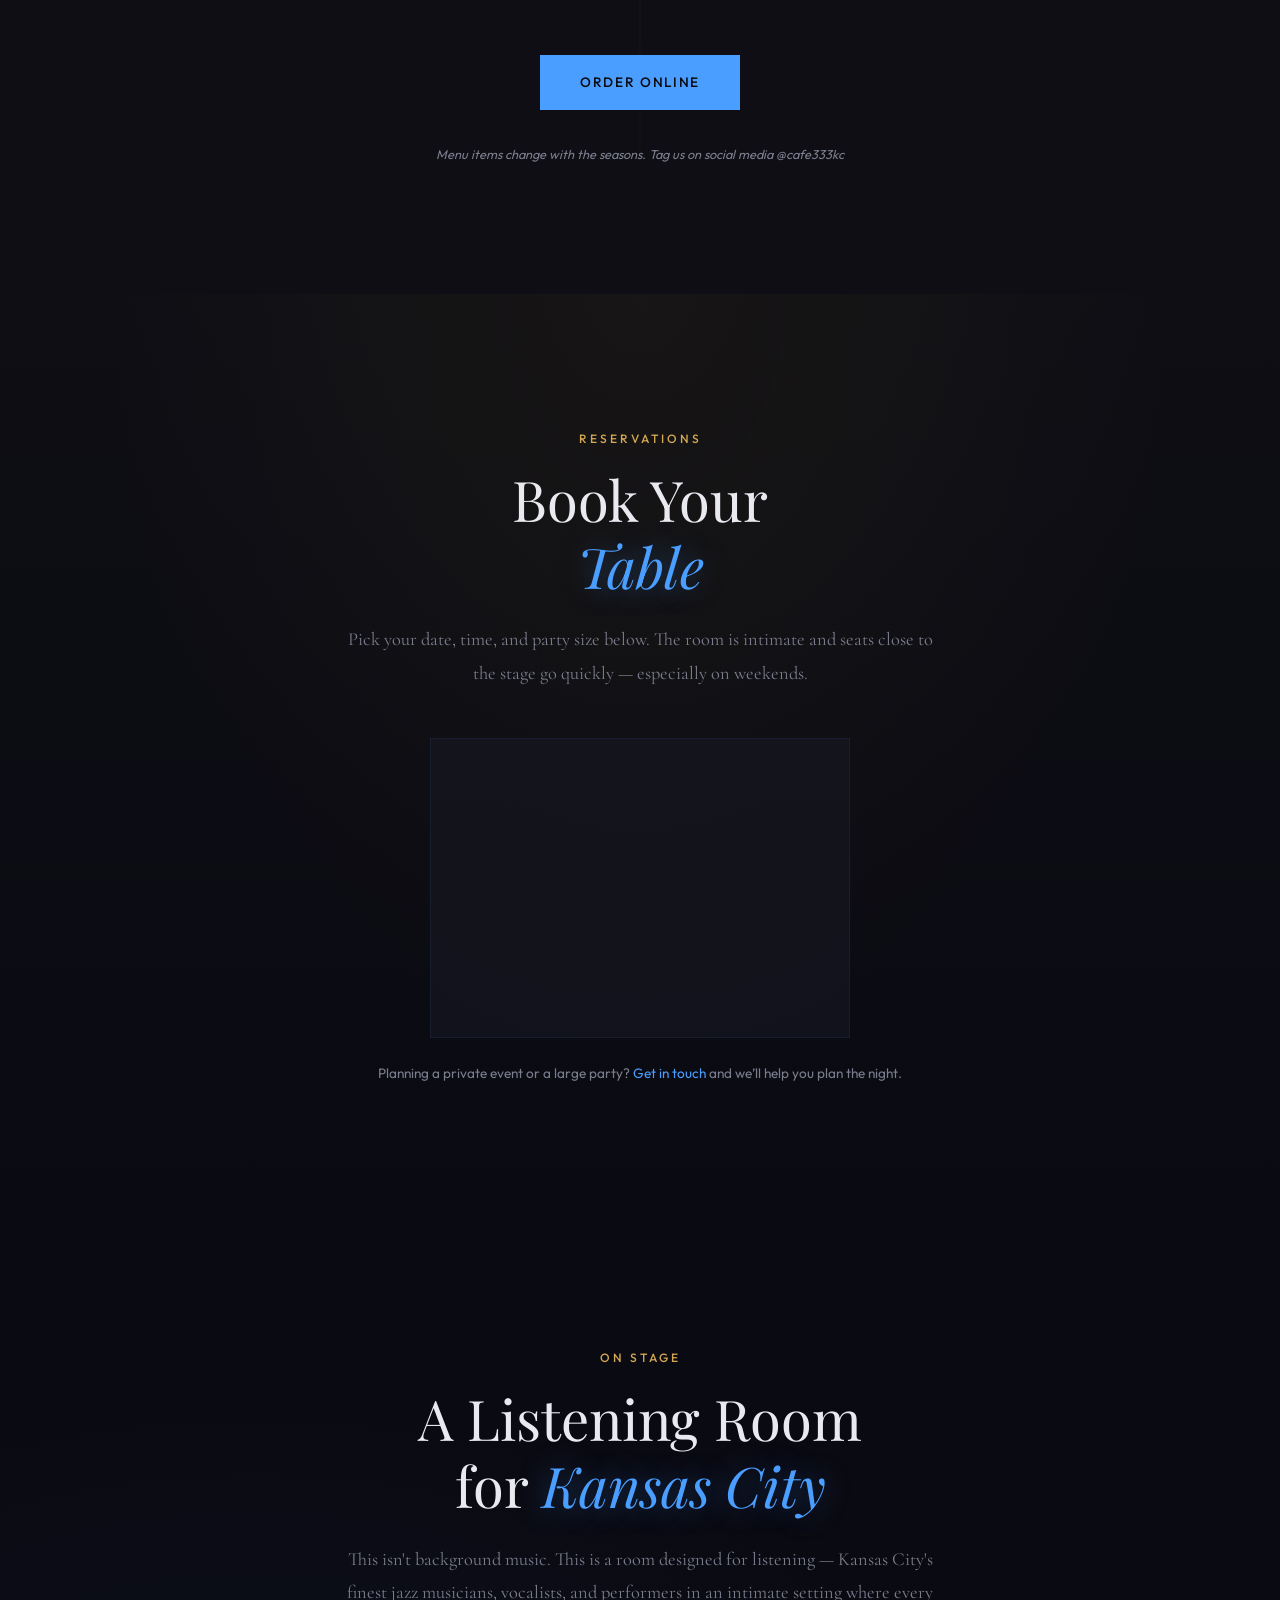
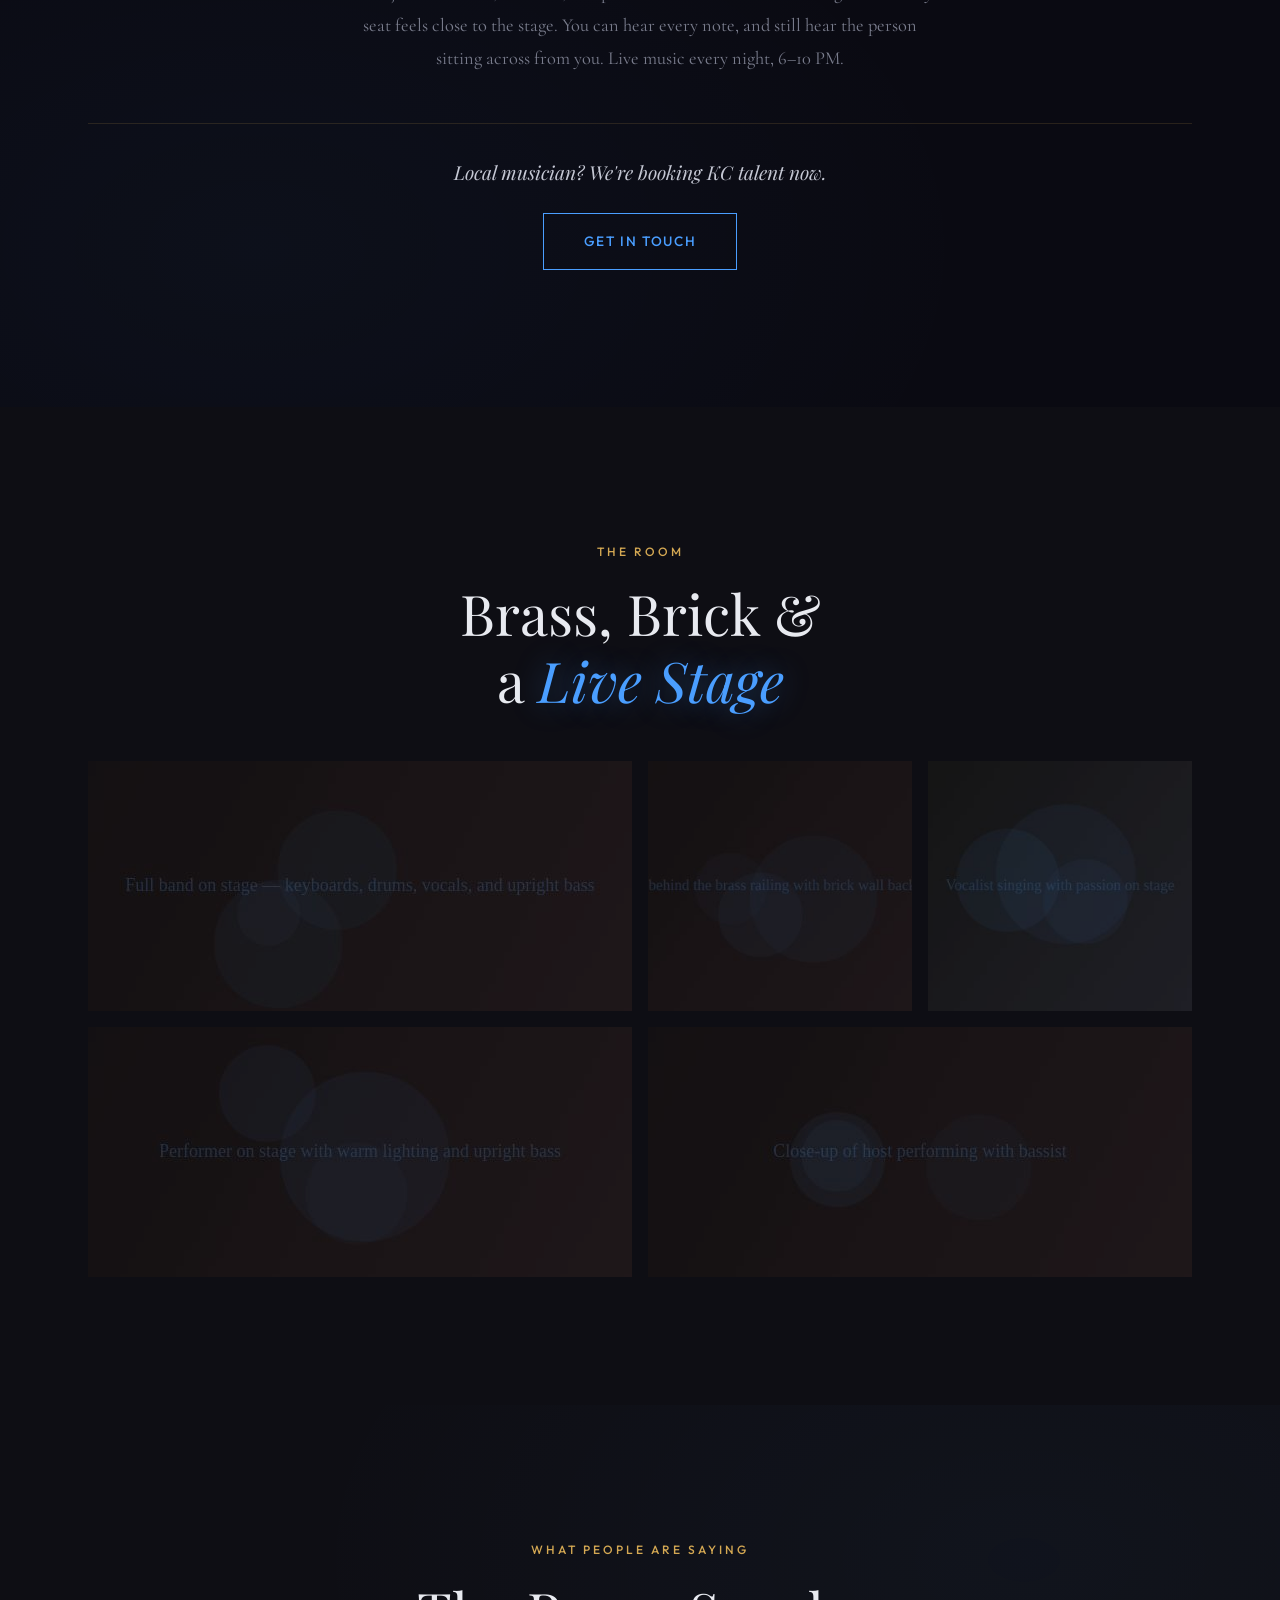
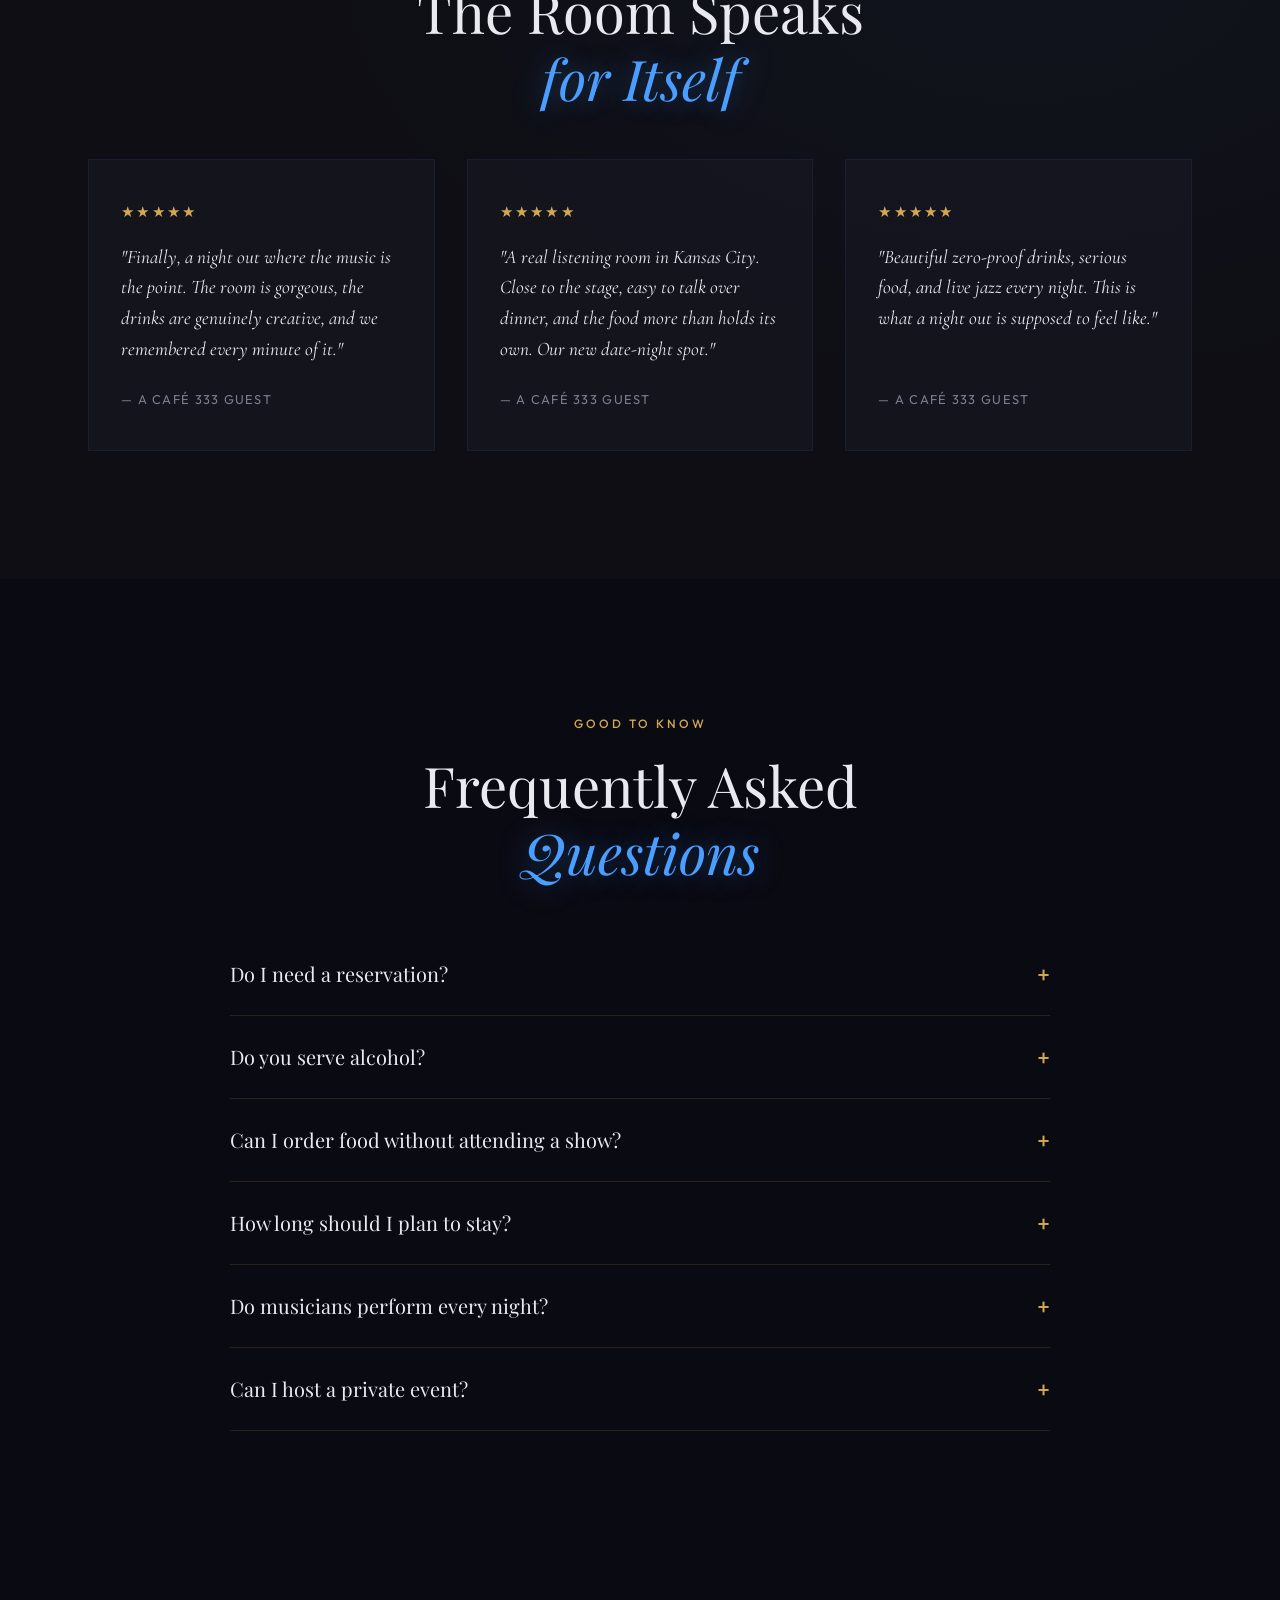
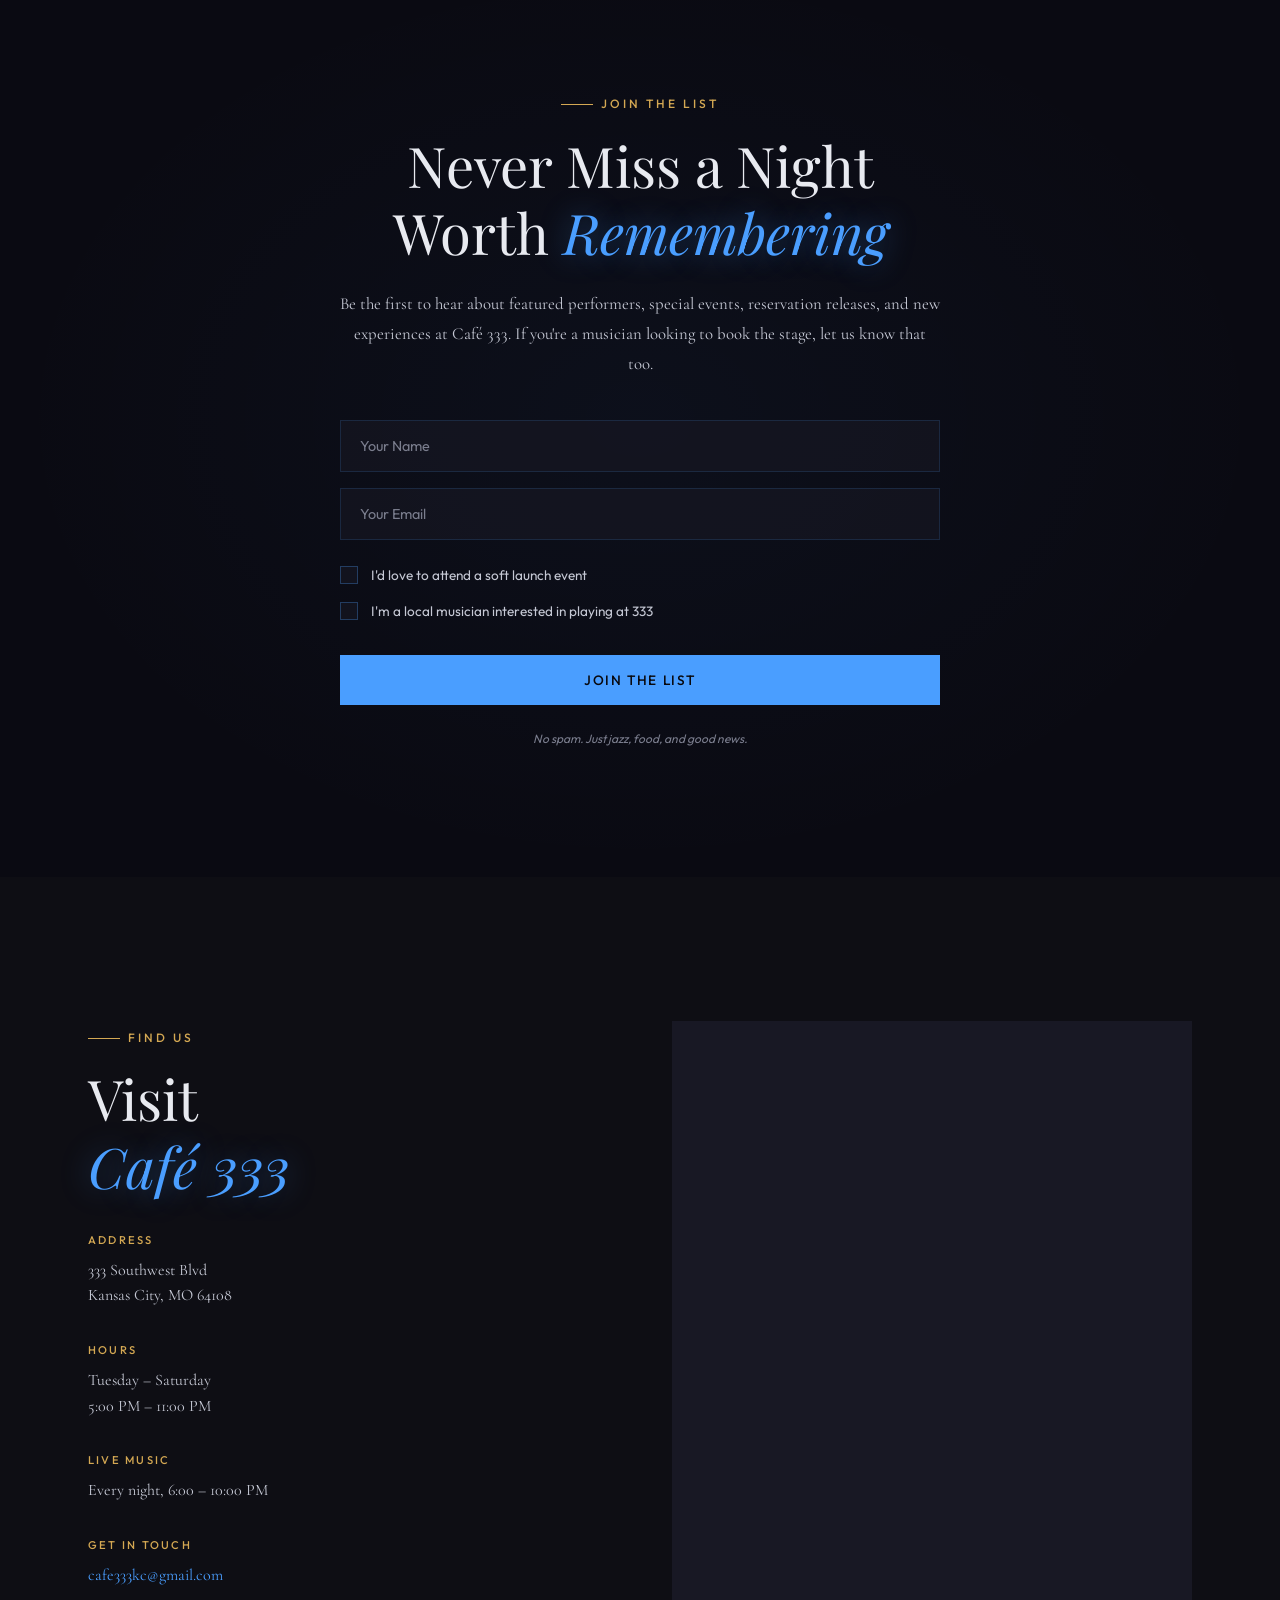
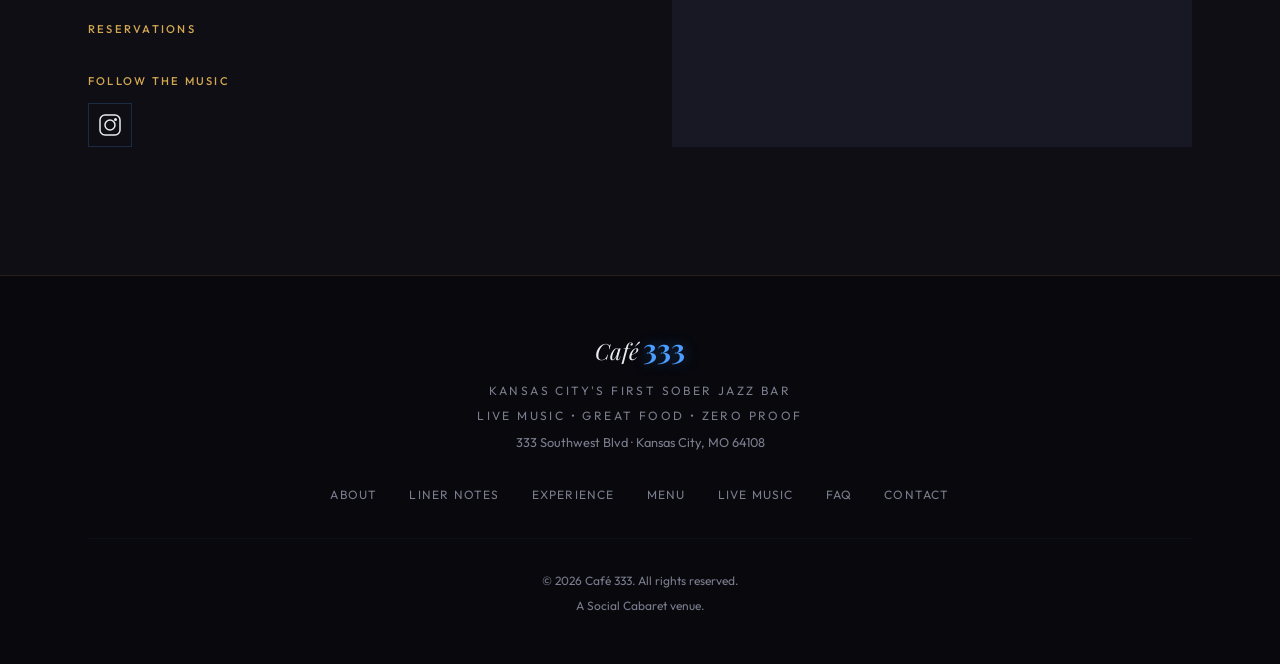
==== commit d46635de: "Add Braised Pork Torta price ($17) Co-Authored-By: Claude Opus 5 (1M context) <noreply@anthropic.com" ====
--- a/index.html
+++ b/index.html
@@ -330,7 +330,7 @@
               <div class="menu-item-header">
                 <span class="menu-item-name">Braised Pork Torta</span>
                 <span class="menu-item-dots"></span>
-                <span class="menu-item-price">&mdash;</span>
+                <span class="menu-item-price">$17</span>
               </div>
               <p class="menu-item-desc">Braised pork shoulder topped with provolone, crispy onions, cilantro, and habanero salsa, served with truffle fries</p>
             </div>
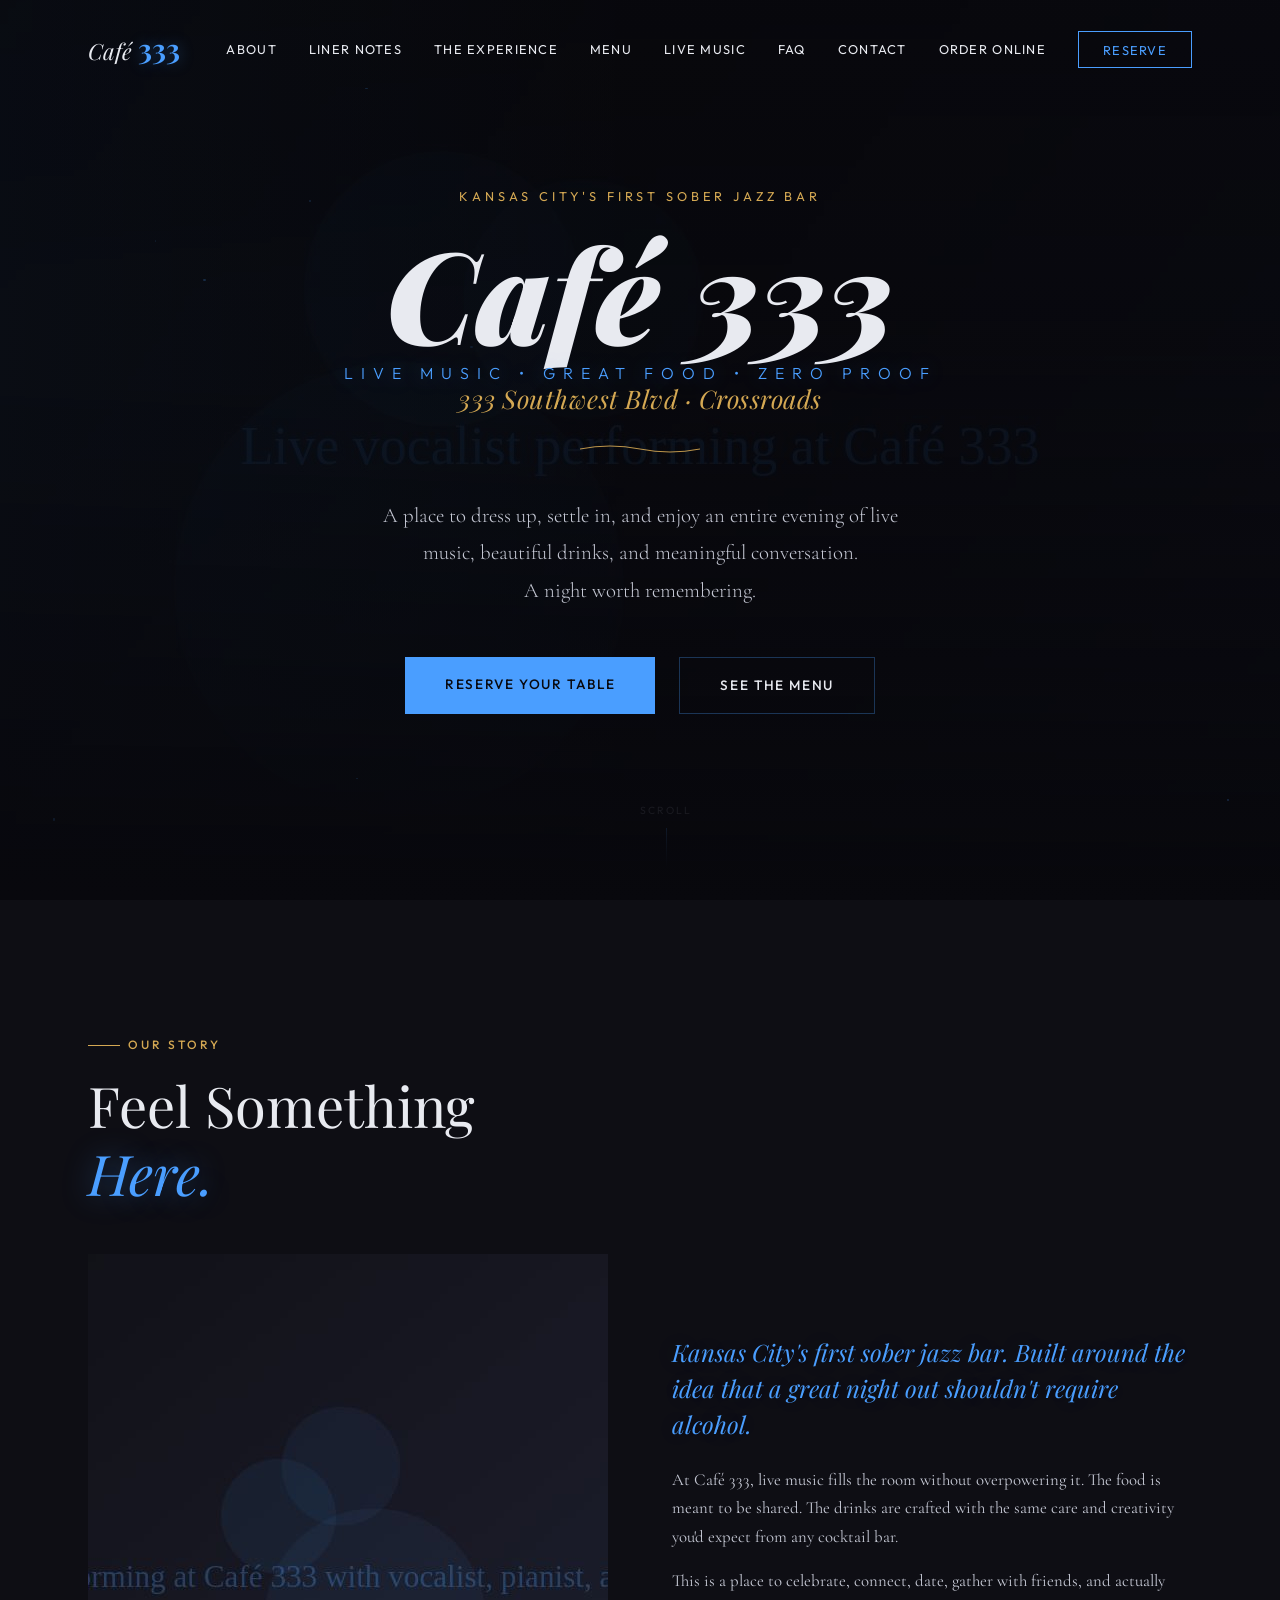
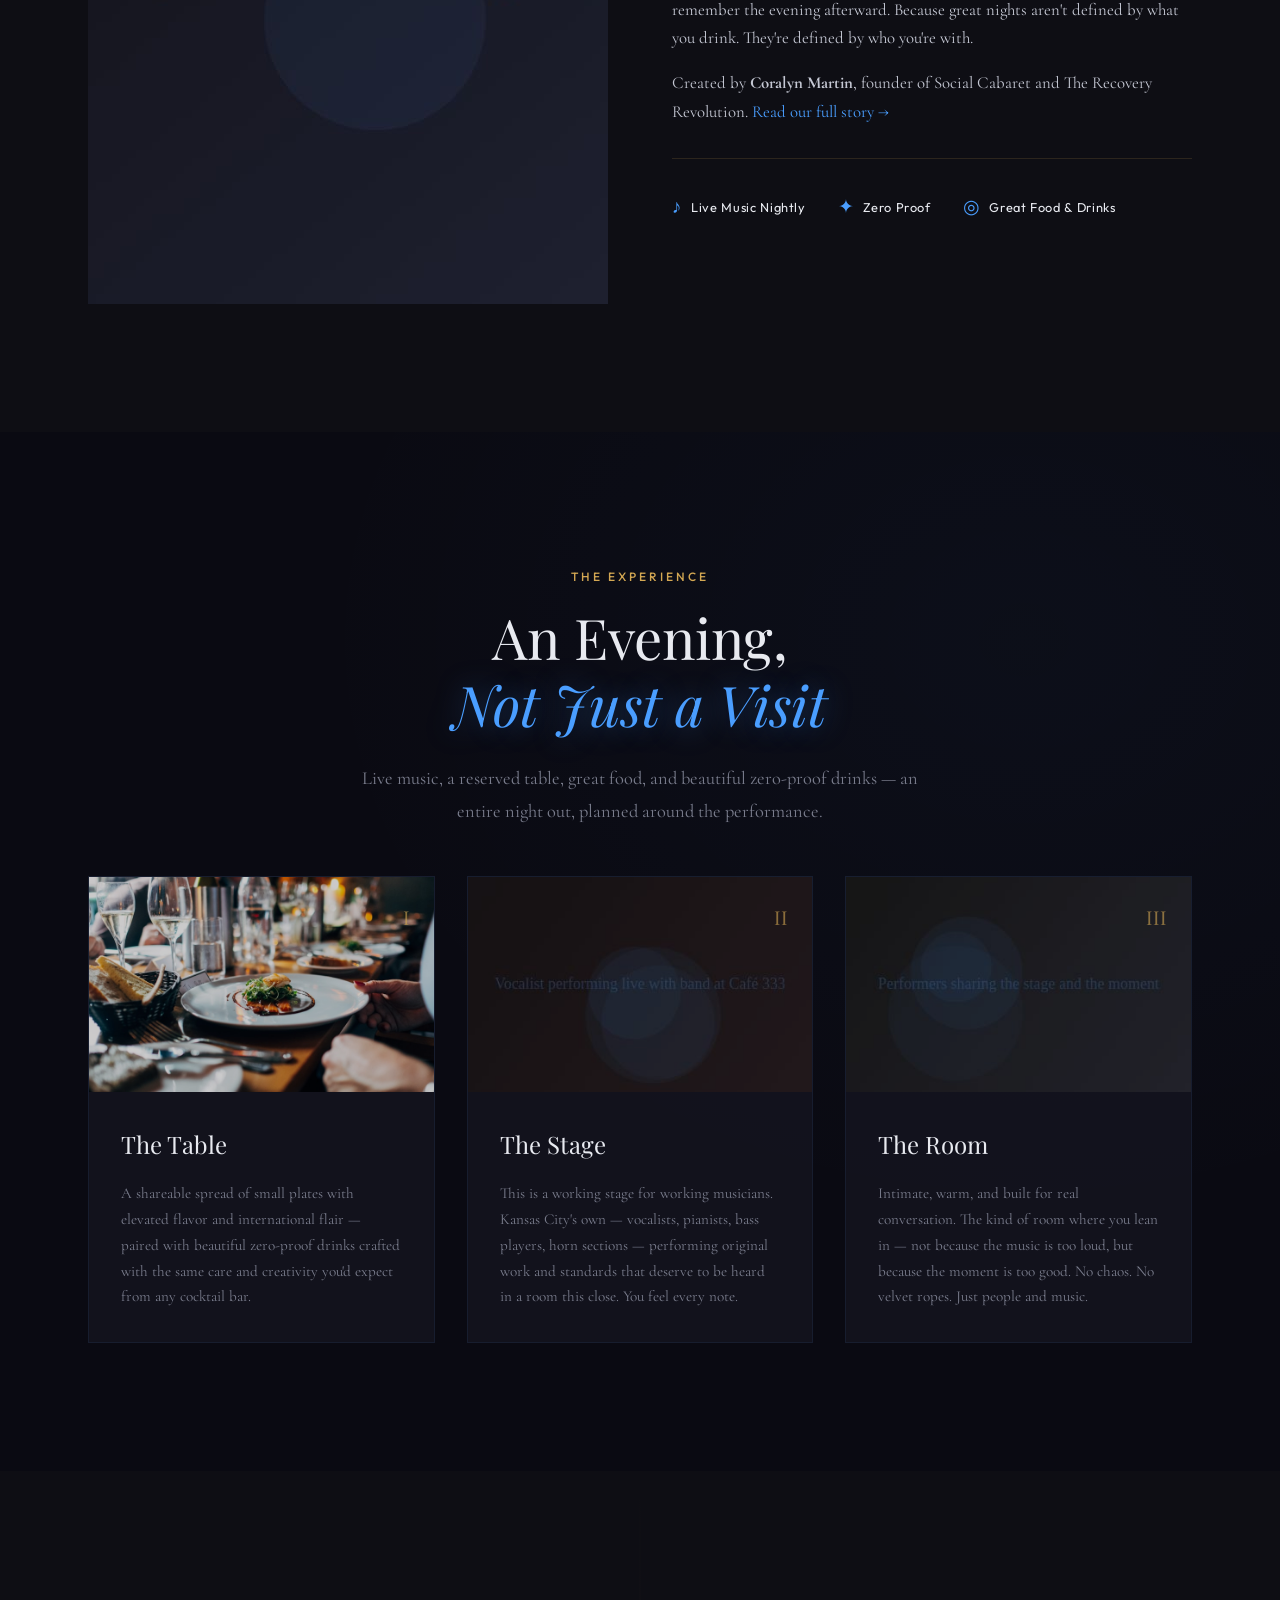
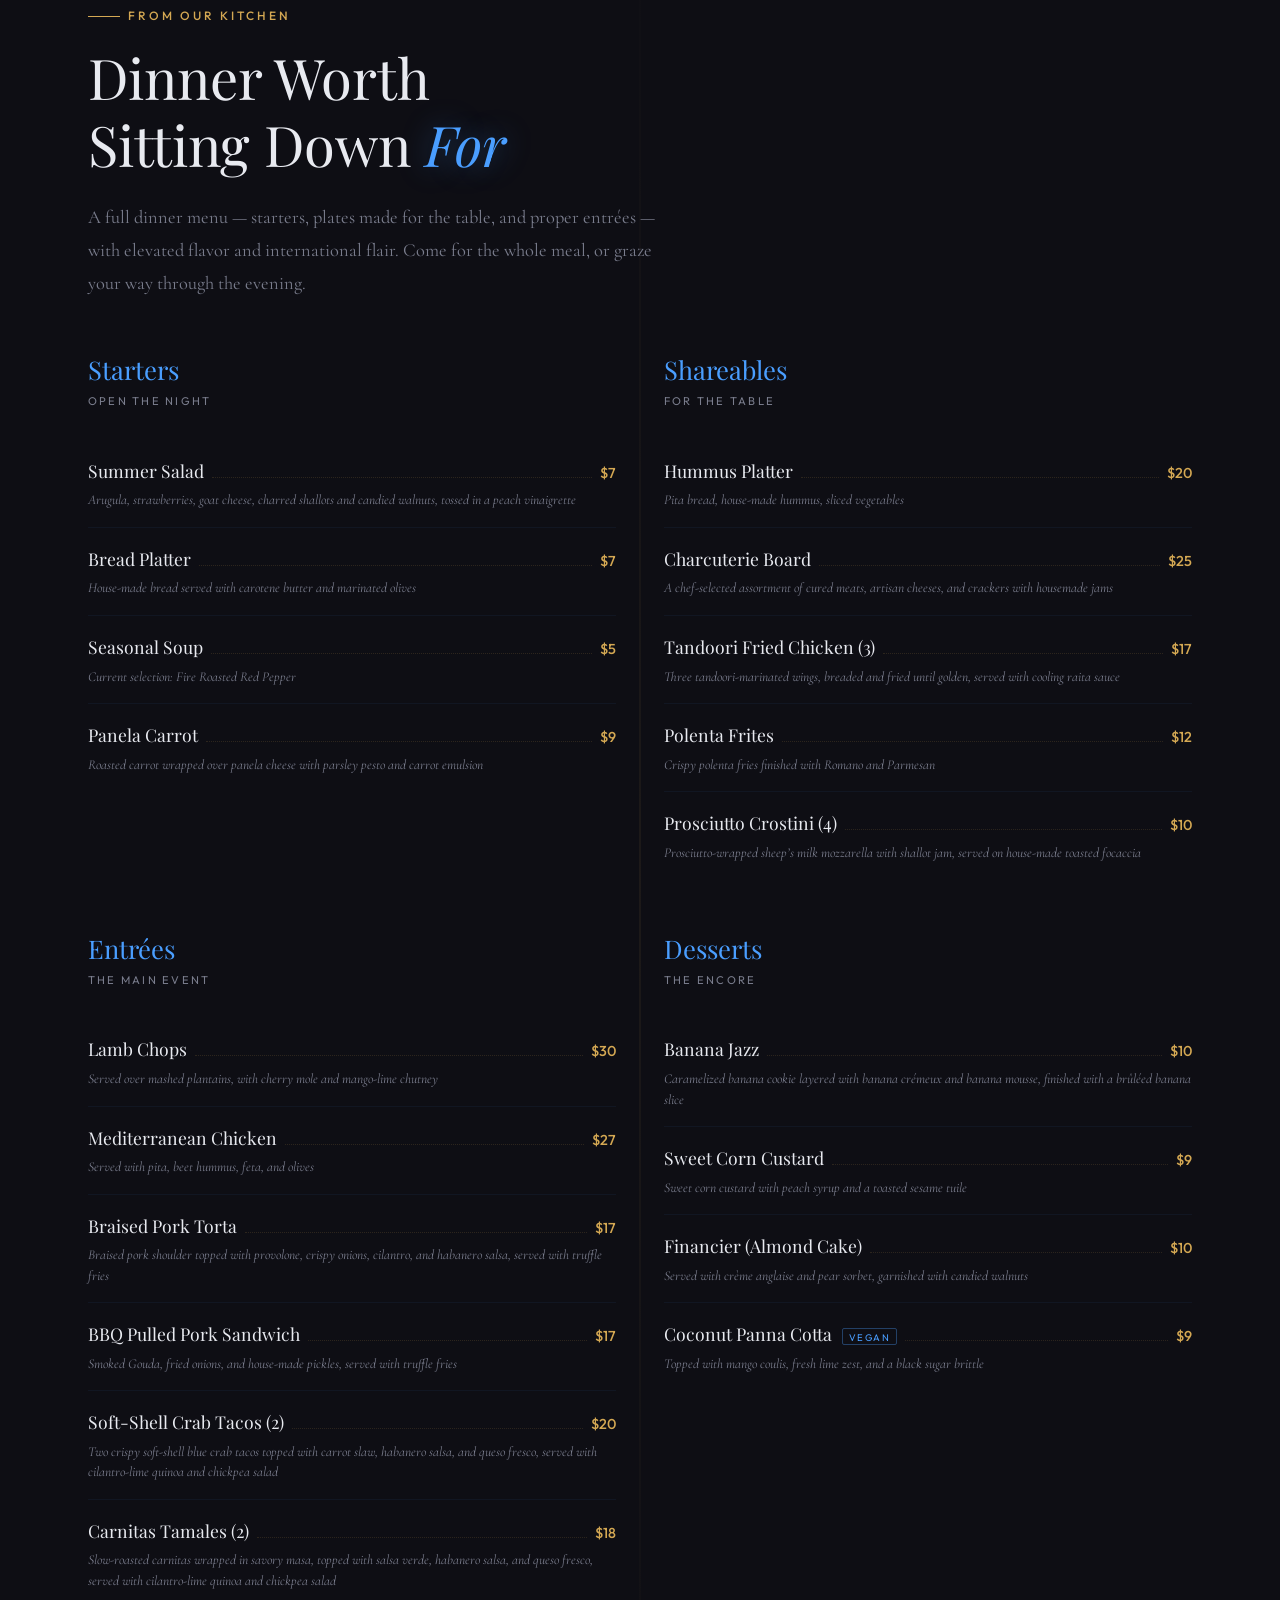
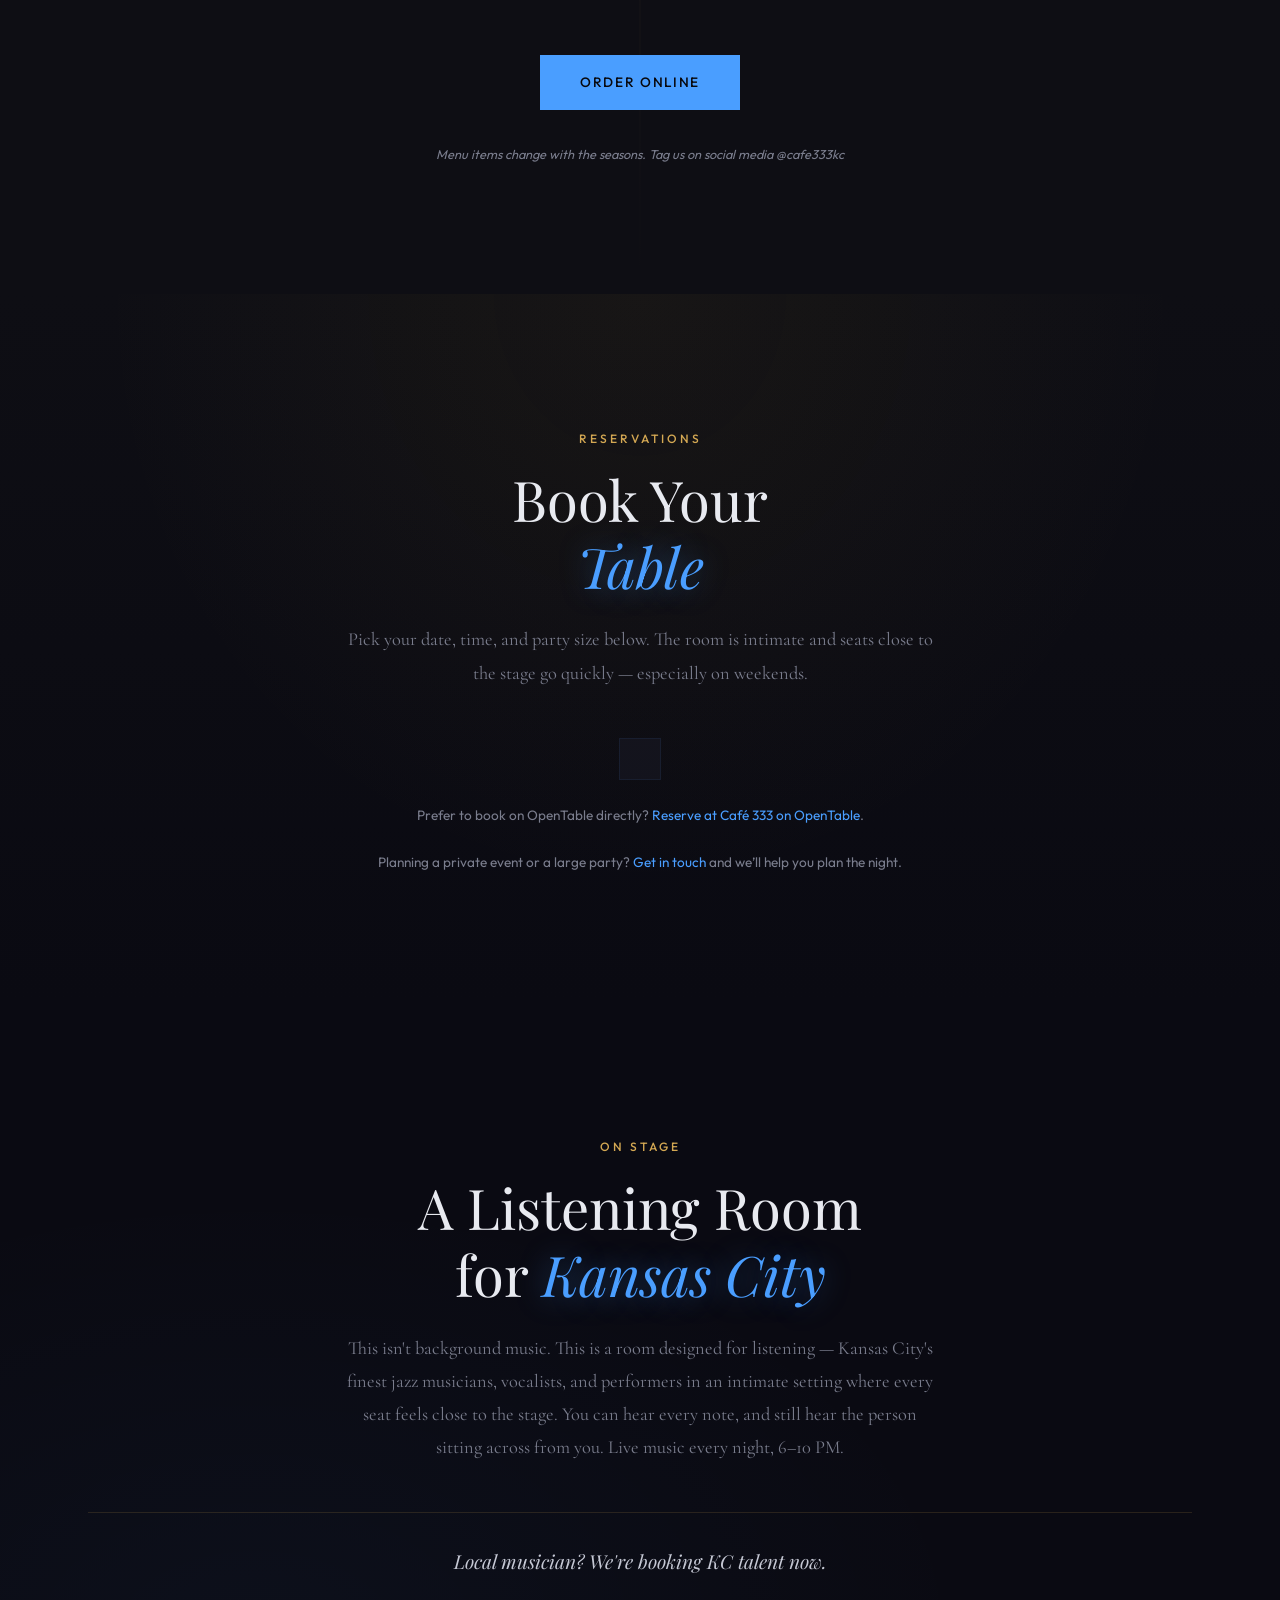
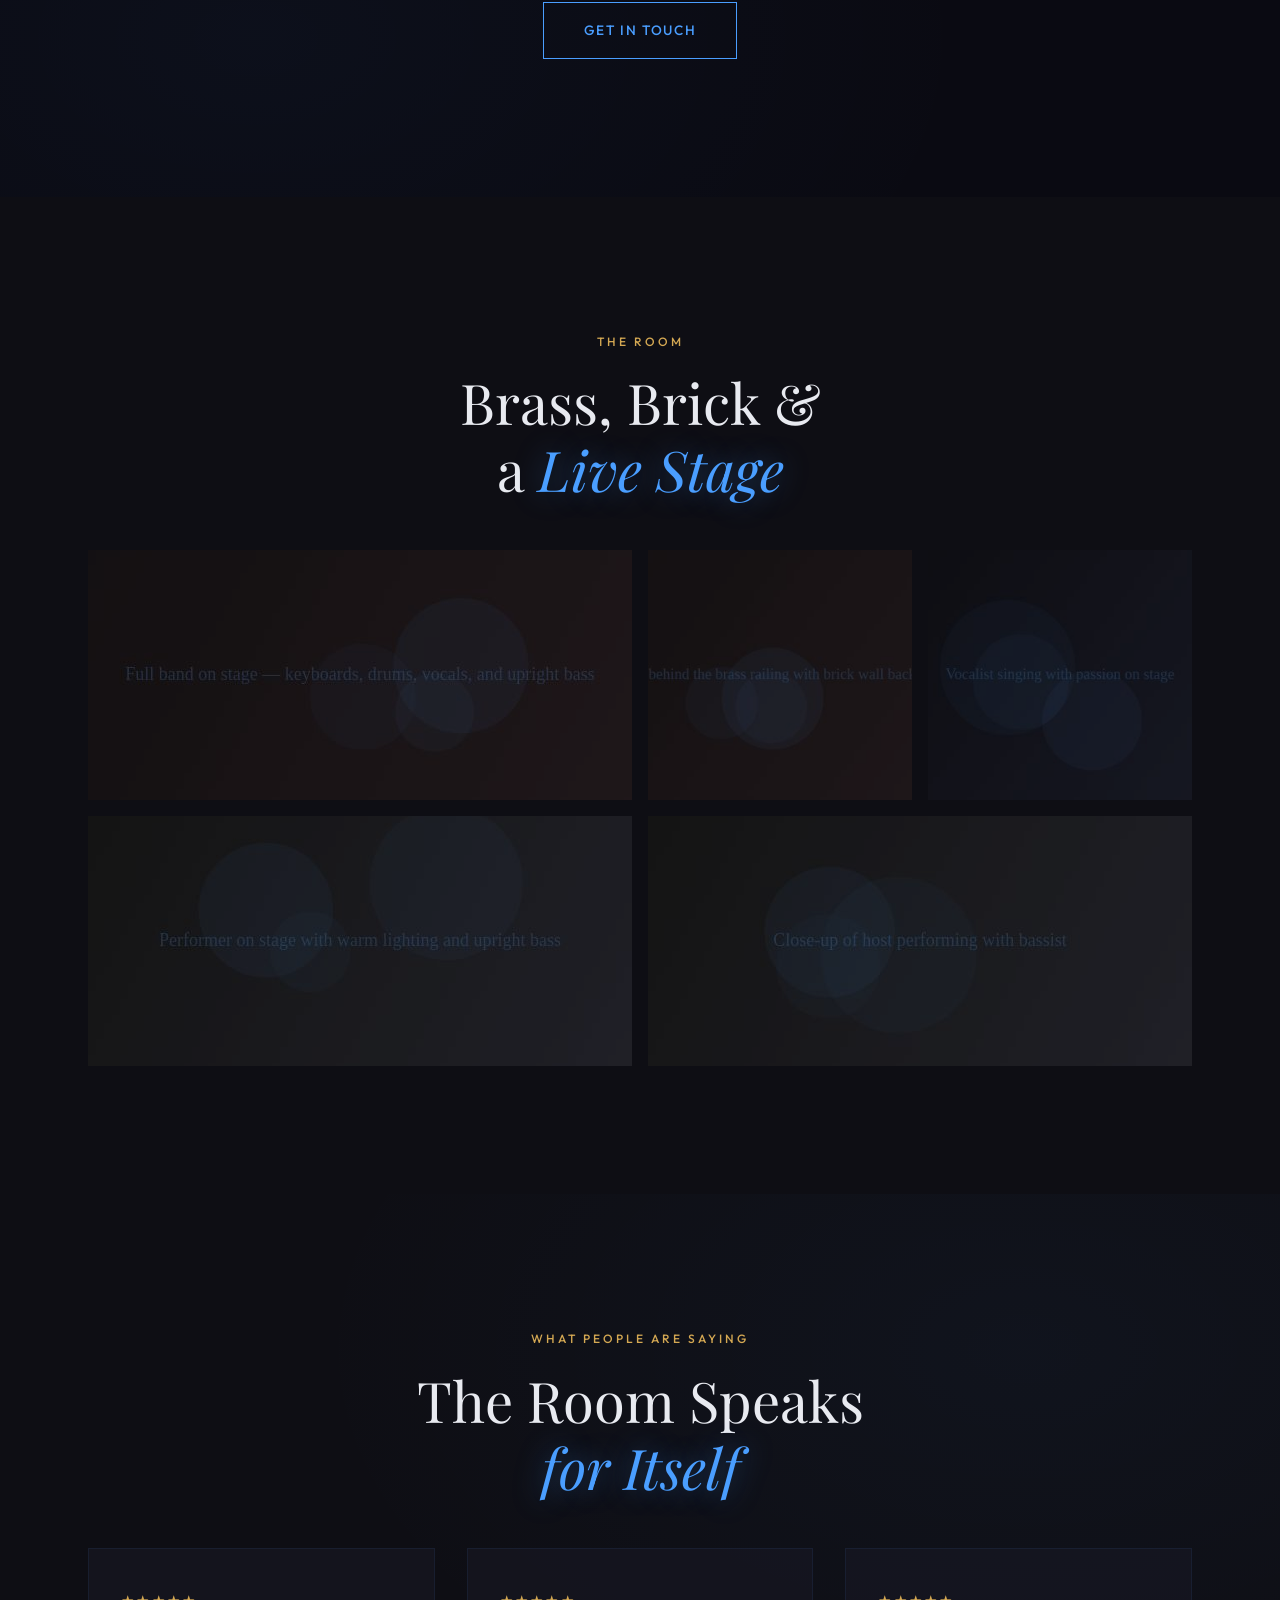
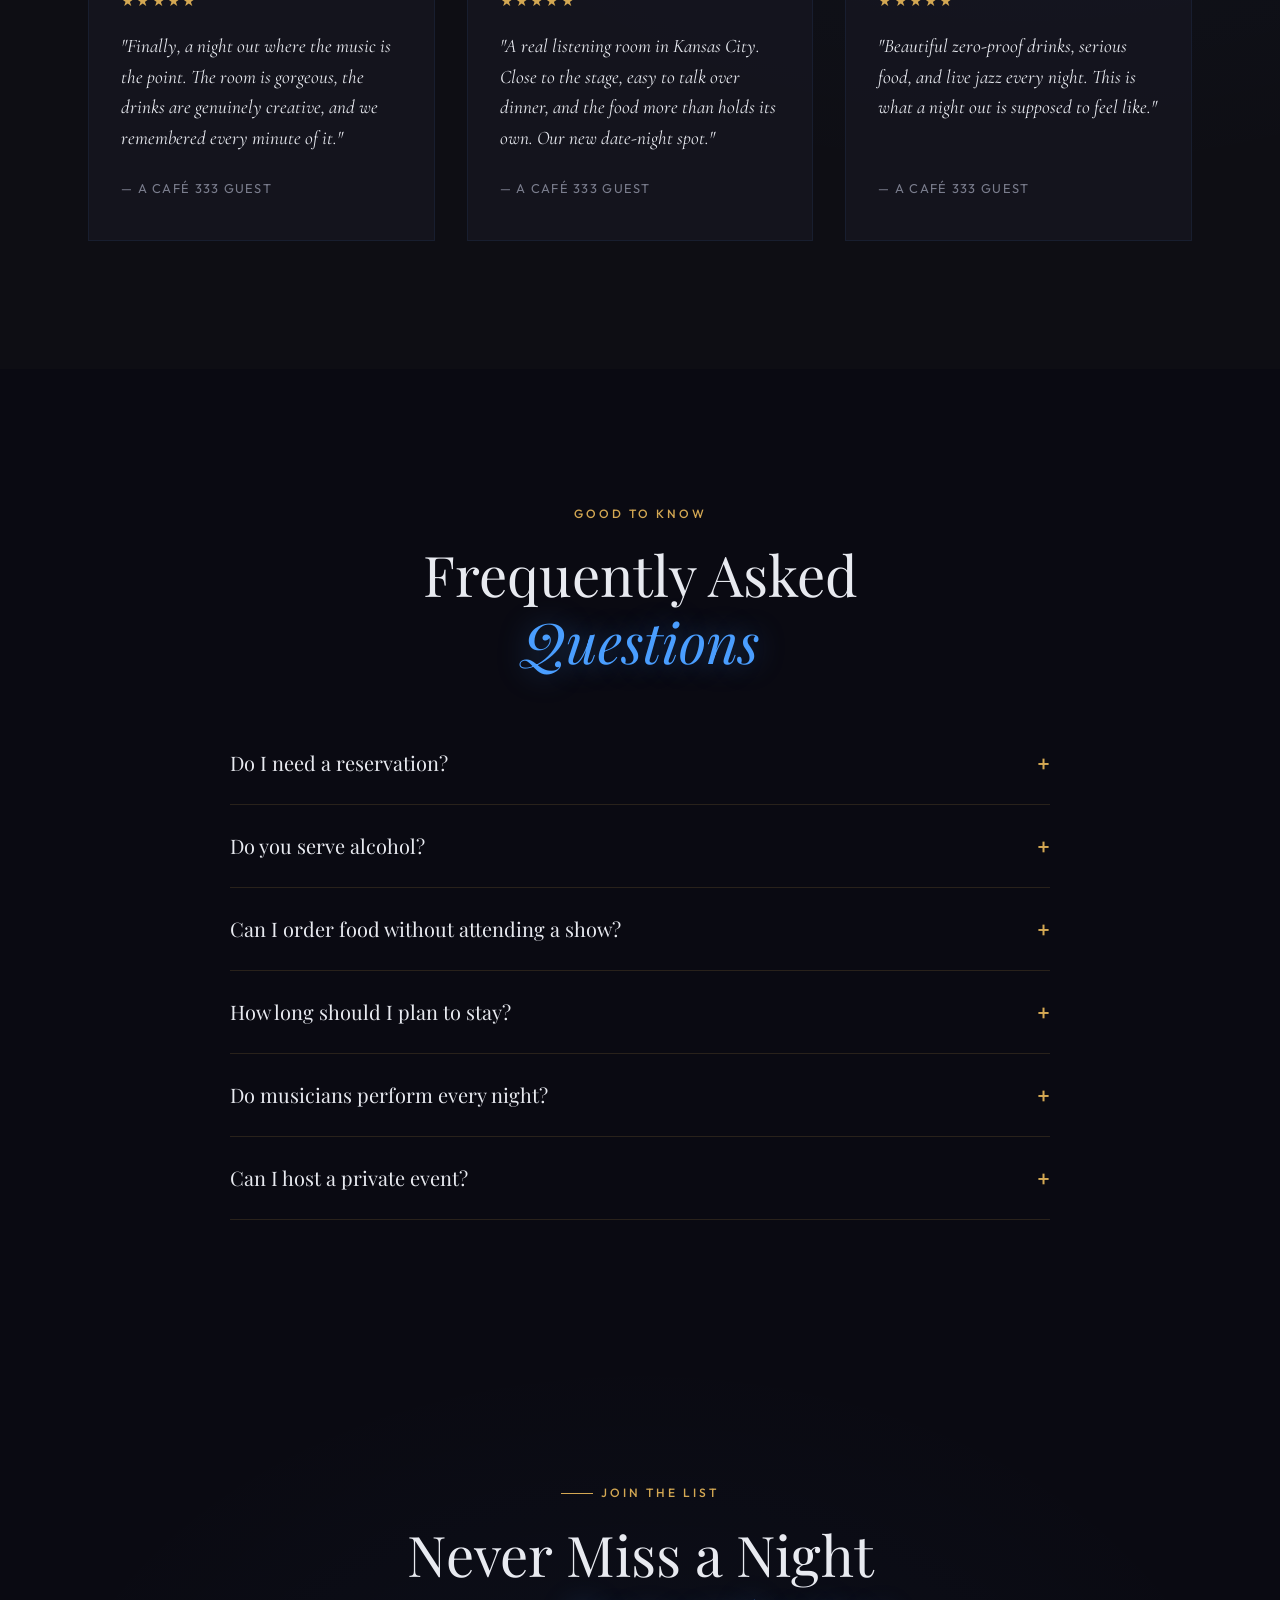
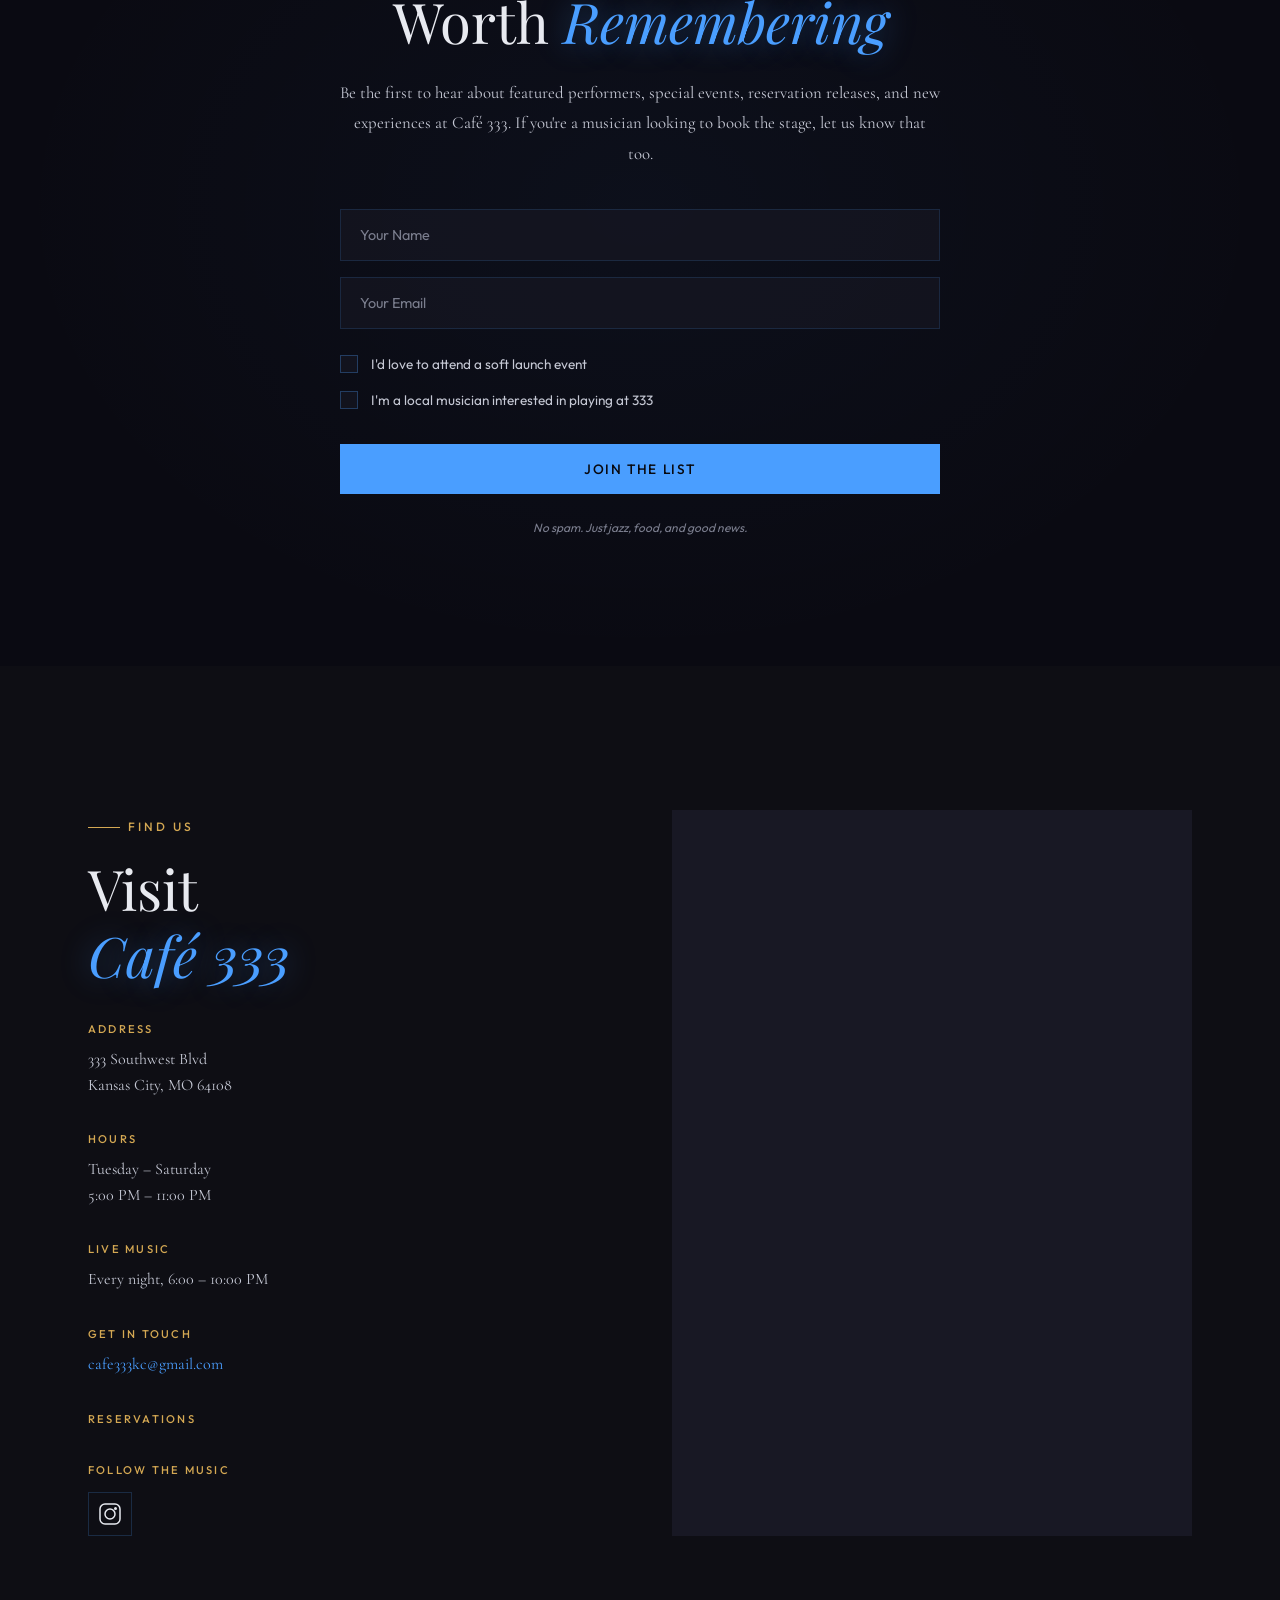
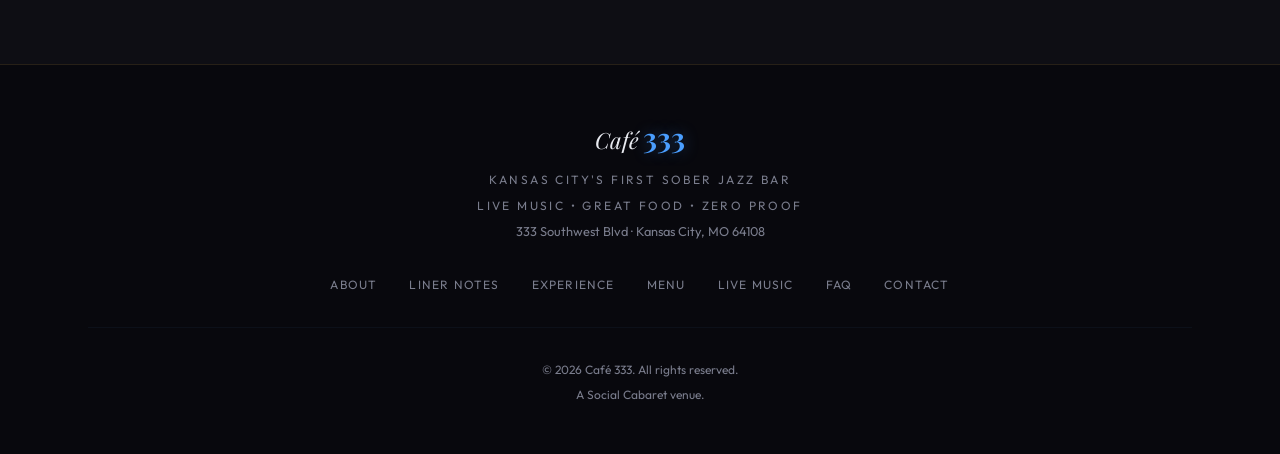
==== commit b4595427: "Add direct OpenTable link, tighten reservation widget frame The OpenTable widgets (rid 1545286) alre" ====
--- a/index.html
+++ b/index.html
@@ -24,7 +24,7 @@
   <link rel="preconnect" href="https://fonts.googleapis.com">
   <link rel="preconnect" href="https://fonts.gstatic.com" crossorigin>
   <link href="https://fonts.googleapis.com/css2?family=Playfair+Display:ital,wght@0,400;0,700;0,900;1,400;1,700&family=Cormorant+Garamond:ital,wght@0,300;0,400;0,600;1,300;1,400&family=Outfit:wght@300;400;500;600&display=swap" rel="stylesheet">
-  <link rel="stylesheet" href="css/style.css?v=4">
+  <link rel="stylesheet" href="css/style.css?v=5">
   <script type="application/ld+json">
   {
     "@context": "https://schema.org",
@@ -62,7 +62,7 @@
     "acceptsReservations": "true",
     "potentialAction": {
       "@type": "ReserveAction",
-      "target": "https://cafe333kc.com/#reserve"
+      "target": "https://www.opentable.com/r/cafe-333-kansas-city"
     },
     "keywords": "sober jazz bar, listening room, live music, zero proof, Kansas City, Crossroads, date night, dinner, small plates, night out"
   }
@@ -420,6 +420,7 @@
       <div class="reserve-widget">
         <script type='text/javascript' src='https://www.opentable.com/widget/reservation/loader?rid=1545286&type=standard&theme=standard&color=1&dark=false&iframe=true&domain=com&lang=en-US&newtab=false&ot_source=Restaurant%20website&cfe=true'></script>
       </div>
+      <p class="reserve-note">Prefer to book on OpenTable directly? <a href="https://www.opentable.com/r/cafe-333-kansas-city" target="_blank" rel="noopener">Reserve at Caf&eacute; 333 on OpenTable</a>.</p>
       <p class="reserve-note">Planning a private event or a large party? <a href="#contact">Get in touch</a> and we&rsquo;ll help you plan the night.</p>
     </div>
   </section>
--- a/css/style.css
+++ b/css/style.css
@@ -1975,11 +1975,11 @@
   display: flex;
   justify-content: center;
   align-items: center;
-  /* Sized to the OpenTable standard widget so the frame is not a wide empty band */
-  max-width: 420px;
-  min-height: 300px;
+  /* Hugs the OpenTable widget iframe so the frame has no dead space around it */
+  width: fit-content;
+  max-width: 100%;
   margin: 3rem auto 0;
-  padding: 2rem;
+  padding: 1.25rem;
   background: rgba(24, 24, 36, 0.6);
   border: 1px solid rgba(74, 158, 255, 0.08);
 }
